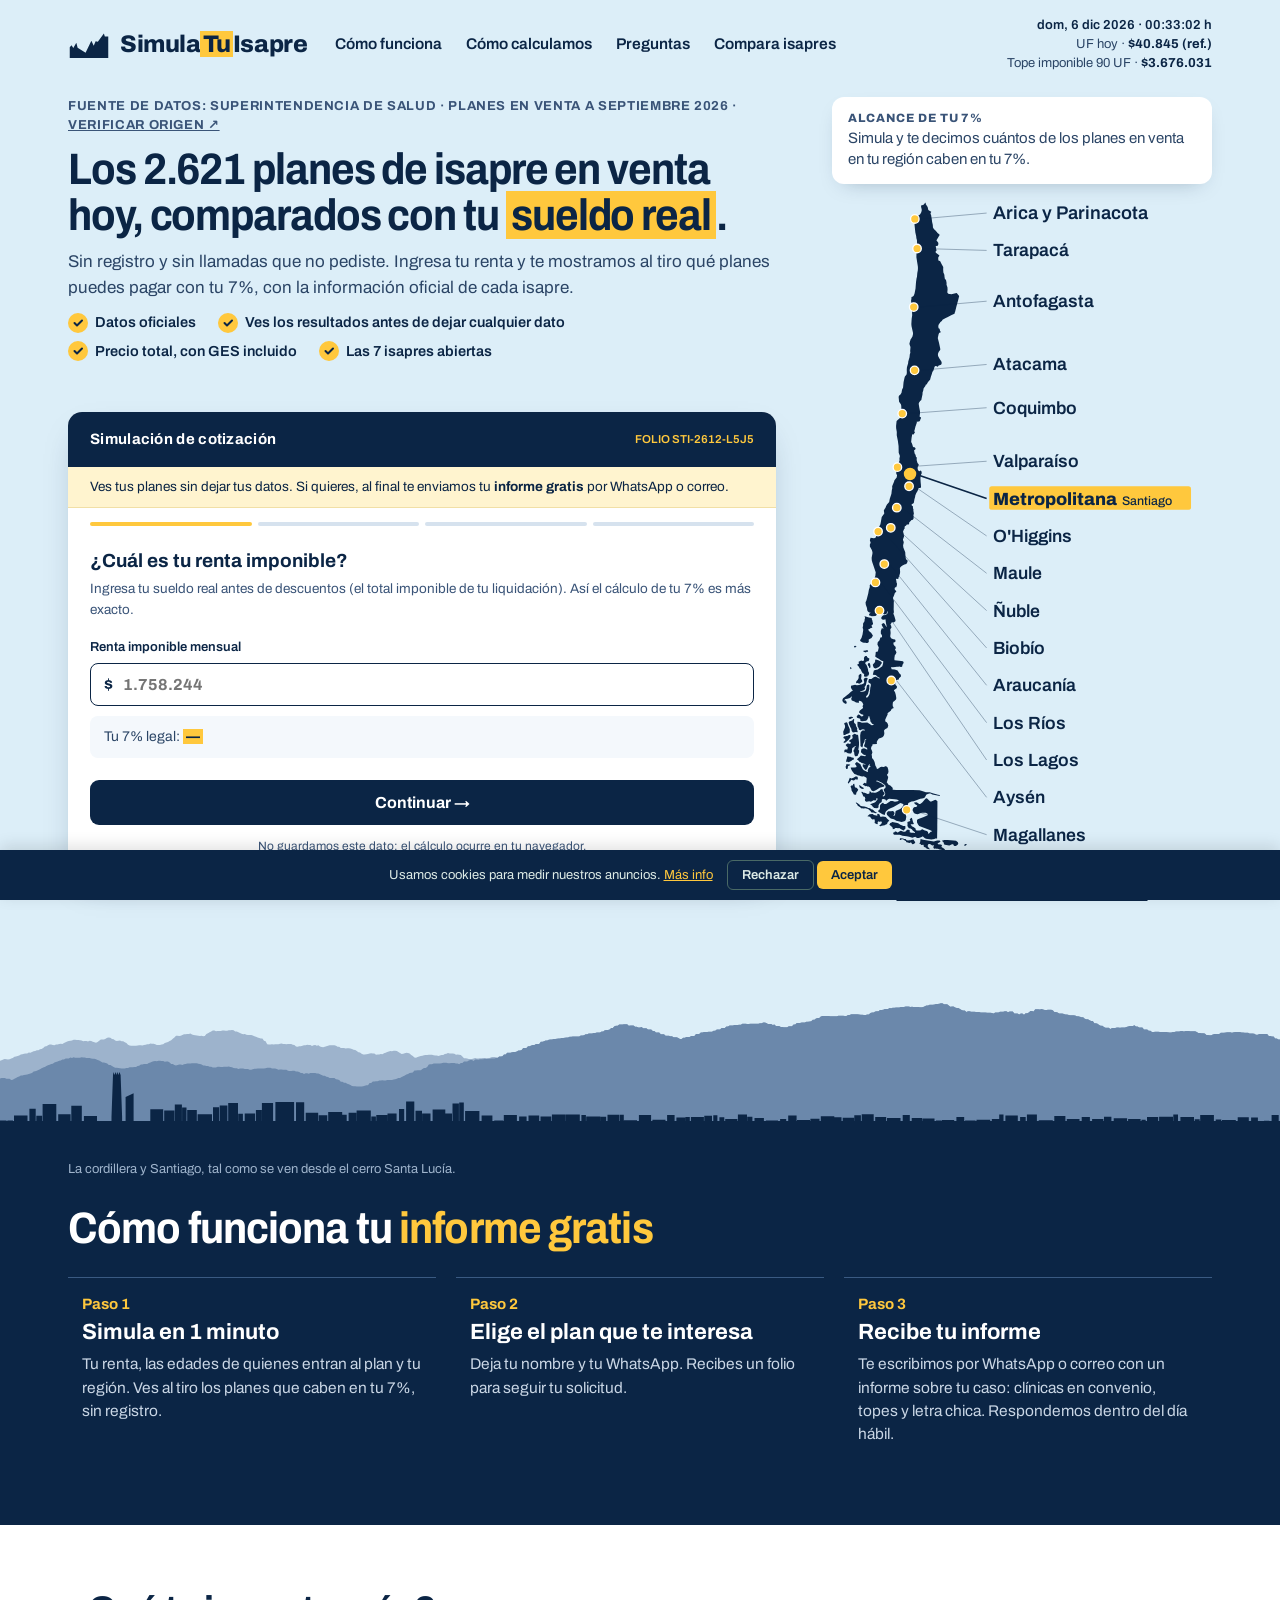
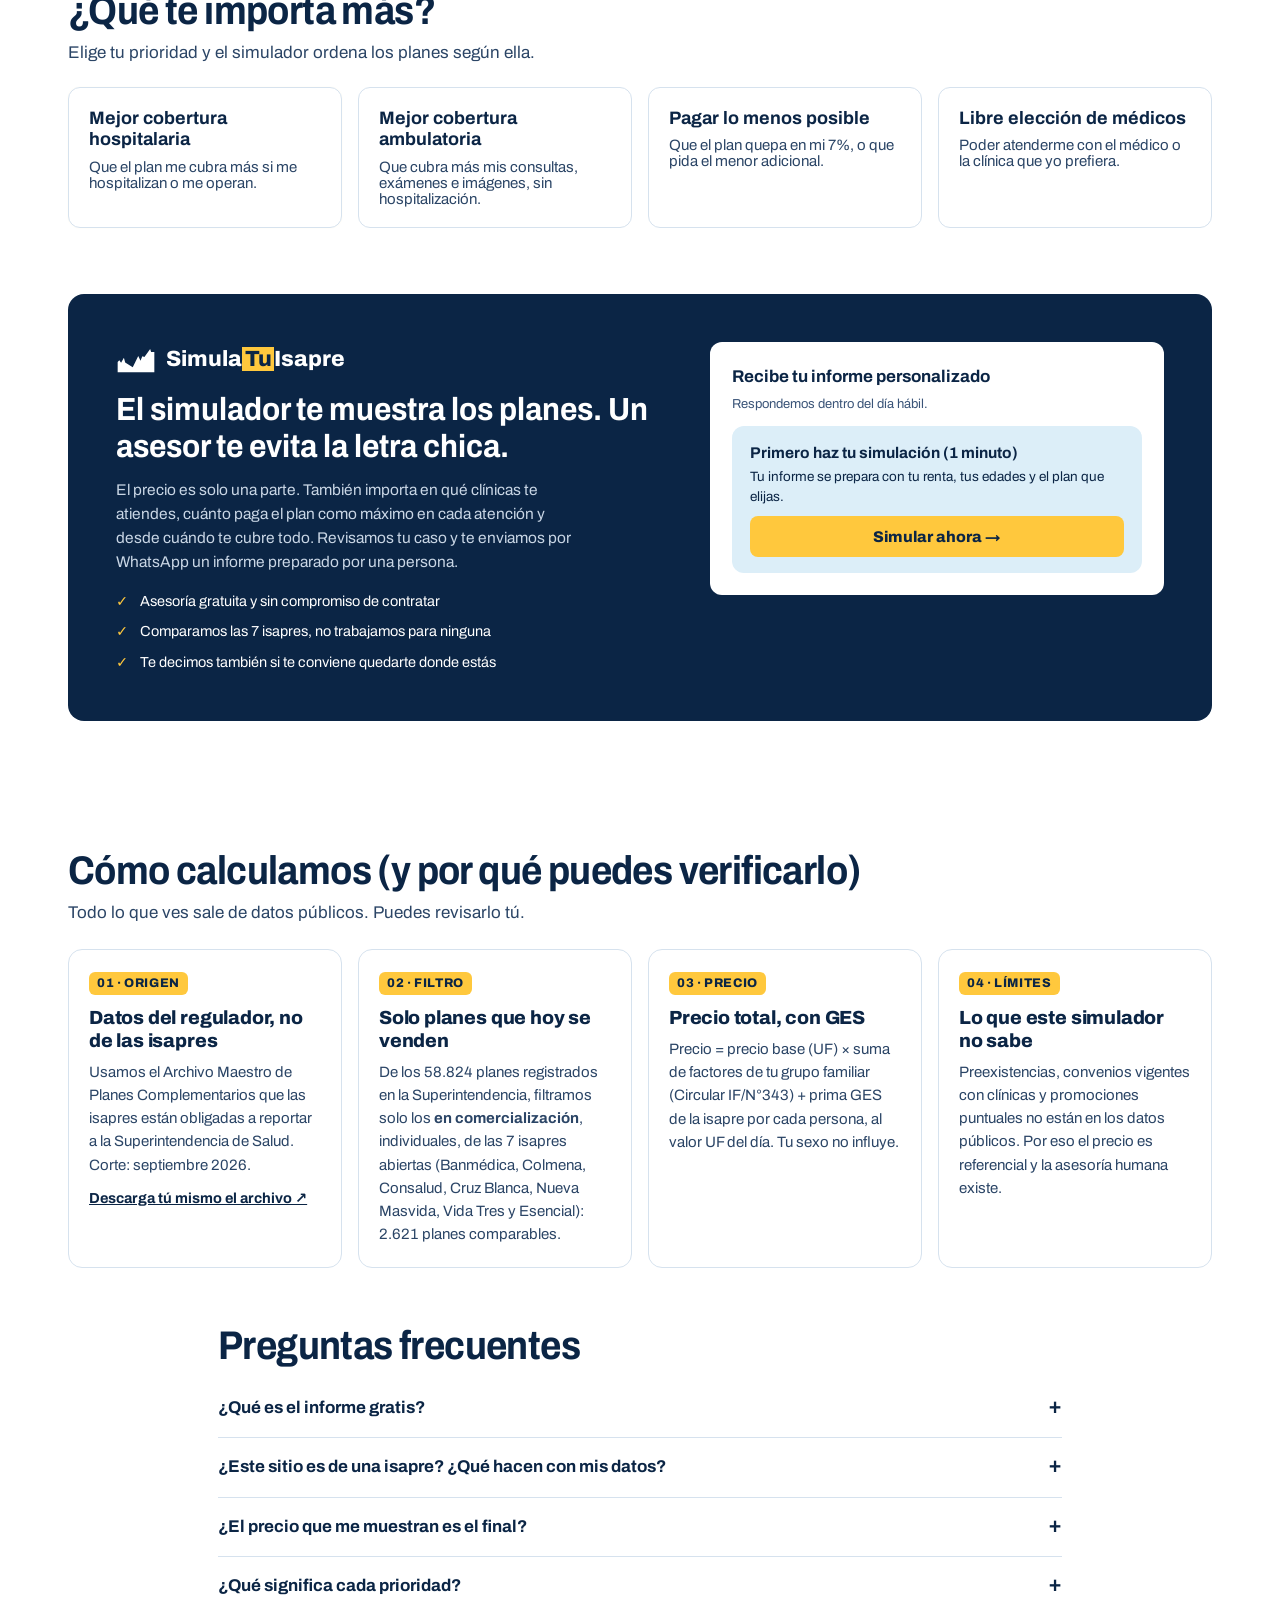
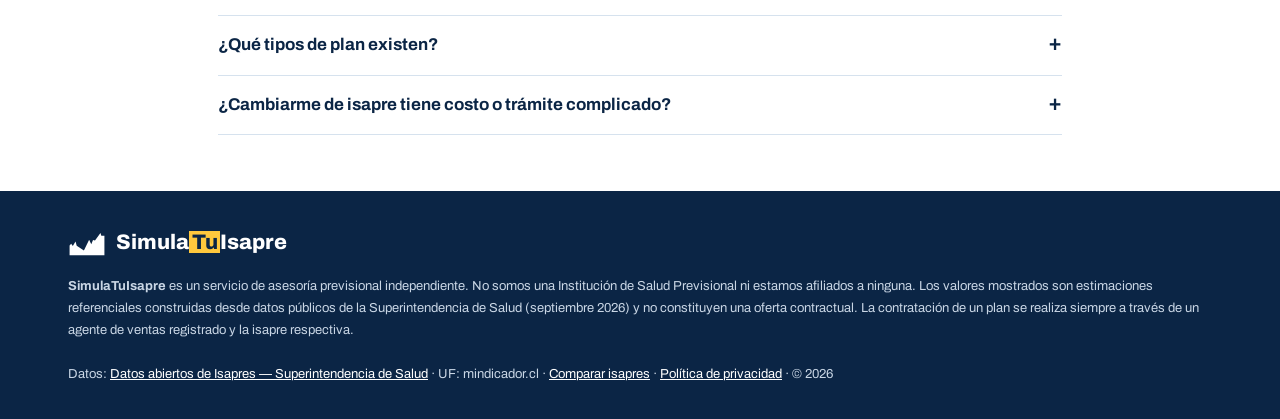
==== index.html @ 64c0d24d "Add files via upload" ====
<!DOCTYPE html>
<html lang="es-CL">
<head>
<meta charset="UTF-8">
<meta name="viewport" content="width=device-width, initial-scale=1.0">
<title>Simulador de isapre gratis: compara planes con tu 7%</title>
<meta name="description" content="Simula y cotiza tu plan de isapre gratis con tu sueldo real: compara las 7 isapres al tiro, sin registro. Si quieres, te enviamos un informe gratis.">
<meta name="robots" content="index, follow, max-image-preview:large">
<link rel="canonical" href="https://www.simulatuisapre.cl/">
<meta name="theme-color" content="#0B2545">
<link rel="icon" href="/favicon.ico?v=3" sizes="48x48">
<link rel="icon" type="image/svg+xml" href="/favicon.svg?v=3">
<link rel="icon" type="image/png" sizes="192x192" href="/icon-192.png?v=3">
<link rel="apple-touch-icon" href="/apple-touch-icon.png?v=3">
<link rel="manifest" href="/site.webmanifest">
<meta property="og:type" content="website">
<meta property="og:locale" content="es_CL">
<meta property="og:site_name" content="SimulaTuIsapre">
<meta property="og:url" content="https://www.simulatuisapre.cl/">
<meta property="og:title" content="Simula tu plan de isapre con tu sueldo real">
<meta property="og:description" content="Compara gratis los planes de las 7 isapres abiertas según tu sueldo y tu 7%. Datos oficiales de la Superintendencia de Salud, sin registro.">
<meta property="og:image" content="https://www.simulatuisapre.cl/compartir-simulatuisapre.png?v=5">
<meta property="og:image:secure_url" content="https://www.simulatuisapre.cl/compartir-simulatuisapre.png?v=5">
<meta property="og:image:type" content="image/png">
<meta property="og:image:width" content="1200">
<meta property="og:image:height" content="630">
<meta property="og:image:alt" content="SimulaTuIsapre: simula tu plan de isapre con tu sueldo real. Datos oficiales de la Superintendencia de Salud.">
<meta name="twitter:card" content="summary_large_image">
<meta name="twitter:title" content="Simula tu plan de isapre con tu sueldo real">
<meta name="twitter:description" content="Compara gratis los planes de las 7 isapres abiertas según tu sueldo y tu 7%. Datos oficiales de la Superintendencia de Salud, sin registro.">
<meta name="twitter:image" content="https://www.simulatuisapre.cl/compartir-simulatuisapre.png?v=5">
<meta name="twitter:image:alt" content="SimulaTuIsapre: simula tu plan de isapre con tu sueldo real. Datos oficiales de la Superintendencia de Salud.">
<script type="application/ld+json">{"@context": "https://schema.org", "@graph": [{"@type": "Organization", "@id": "https://www.simulatuisapre.cl/#org", "name": "SimulaTuIsapre", "url": "https://www.simulatuisapre.cl/", "logo": "https://www.simulatuisapre.cl/icon-512.png"}, {"@type": "WebSite", "@id": "https://www.simulatuisapre.cl/#web", "name": "SimulaTuIsapre", "url": "https://www.simulatuisapre.cl/", "inLanguage": "es-CL", "publisher": {"@id": "https://www.simulatuisapre.cl/#org"}}, {"@type": "WebApplication", "name": "Simulador de planes de isapre", "url": "https://www.simulatuisapre.cl/", "applicationCategory": "FinanceApplication", "operatingSystem": "Web", "inLanguage": "es-CL", "description": "Compara gratis los planes de las 7 isapres abiertas según tu sueldo y tu 7%. Datos oficiales de la Superintendencia de Salud. Resultados al tiro, sin registro.", "isAccessibleForFree": true, "offers": {"@type": "Offer", "price": "0", "priceCurrency": "CLP"}, "publisher": {"@id": "https://www.simulatuisapre.cl/#org"}}, {"@type": "FAQPage", "mainEntity": [{"@type": "Question", "name": "¿Qué es el informe gratis?", "acceptedAnswer": {"@type": "Answer", "text": "Es una revisión de tu caso que te enviamos por WhatsApp o correo, sin costo y sin compromiso de contratar: clínicas en convenio, topes y letra chica del plan que te interesó. Lo pides al final de la simulación. Si quieres ver antes una comparación general de las 7 isapres, entra a Compara isapres."}}, {"@type": "Question", "name": "¿Este sitio es de una isapre? ¿Qué hacen con mis datos?", "acceptedAnswer": {"@type": "Answer", "text": "No. Somos un comparador independiente. Ninguna isapre paga por aparecer mejor posicionada: el orden depende solo de tu presupuesto, tu región y la prioridad que elegiste. ¿Qué hacen con tus datos? Tu renta y edades se procesan en tu navegador y no se envían a ningún servidor. Solo si pides tu informe recibimos tus datos para prepararlo, y no los compartimos con nadie sin tu autorización."}}, {"@type": "Question", "name": "¿El precio que me muestran es el final?", "acceptedAnswer": {"@type": "Answer", "text": "Es una estimación seria pero referencial: precio base oficial × Tabla Única de Factores, más la prima GES que cada isapre cobra por persona, al valor UF del día. El valor definitivo siempre lo confirma la isapre al momento de contratar. ¿Qué es el GES? El GES (Garantías Explícitas en Salud) asegura atención para 90 problemas de salud definidos por ley, como cáncer, infartos o diabetes, con plazos máximos de atención y un copago acotado. Es obligatorio: todo afiliado a isapre lo paga por cada persona del plan, con un precio que fija cada isapre y que no depende de la edad. Por eso el simulador lo suma al precio de cada plan. Para usarlo, debes atenderte en la red GES que define tu isapre. ¿Puedes pagar más que tu 7%? Sí. El 7% de tu renta imponible es lo mínimo legal; puedes pactar un plan más caro pagando la diferencia como cotización adicional voluntaria. Te marcamos qué planes caben en tu 7% y cuáles requieren adicional."}}, {"@type": "Question", "name": "¿Qué significa cada prioridad?", "acceptedAnswer": {"@type": "Answer", "text": "Mejor cobertura hospitalaria. Te mostramos primero los planes con mayor porcentaje de cobertura hospitalaria: lo que el plan paga cuando te hospitalizan o te operan (días cama, pabellón y honorarios médicos). Es el porcentaje que la isapre informa a la Superintendencia de Salud. En los planes con prestador preferente, la cobertura cambia según la clínica: en tu informe te decimos cuánto cubre donde tú te atiendes. Mejor cobertura ambulatoria. Te mostramos primero los planes con mayor porcentaje de cobertura ambulatoria: lo que el plan paga por atenciones sin hospitalización, como consultas médicas, exámenes, imágenes y procedimientos. Igual que en la cobertura hospitalaria, en los planes con prestador preferente cambia según el lugar donde te atiendas. Pagar lo menos posible. Por ley, un plan nuevo no puede costar menos que tu 7%: si el plan cuesta menos, igual pagas tu 7% y la diferencia se usa para mejorar el plan. Por eso, si tu 7% alcanza, te mostramos los planes que caben en él con la mejor cobertura. Si no alcanza, te mostramos los planes que piden el menor monto adicional sobre tu 7%. Libre elección de médicos. Te mostramos primero los planes de libre elección, en los que puedes atenderte con el médico o la clínica que prefieras, con la cobertura y los topes del plan."}}, {"@type": "Question", "name": "¿Qué tipos de plan existen?", "acceptedAnswer": {"@type": "Answer", "text": "Hay tres. Libre elección: te atiendes donde quieras, con la cobertura y los topes del plan. Prestador preferente: cubre más en las clínicas en convenio y menos fuera de ellas. Cerrado: la cobertura se concentra en su red de clínicas y fuera de ella es muy baja. El simulador muestra los tres tipos y en cada plan indica cuál es. Las 7 isapres que comparamos son isapres abiertas, a las que cualquier persona puede afiliarse; las isapres cerradas son solo para trabajadores de ciertas empresas y no aparecen aquí."}}, {"@type": "Question", "name": "¿Cambiarme de isapre tiene costo o trámite complicado?", "acceptedAnswer": {"@type": "Answer", "text": "El traspaso no tiene costo y lo gestiona la nueva isapre. Ojo con las carencias y la declaración de salud: son justo el tipo de detalle que revisamos contigo en la asesoría gratuita."}}]}]}</script>
<link rel="preconnect" href="https://fonts.googleapis.com">
<link rel="preconnect" href="https://fonts.gstatic.com" crossorigin>
<link href="https://fonts.googleapis.com/css2?family=Archivo:wdth,wght@75..125,400..800&display=swap" rel="stylesheet">
<link rel="stylesheet" href="/simulador.css">
<style>
:root{
  --tinta:#0B2545; --papel:#F4F8FC; --linea:#D6E2EE; --verde:#0B2545; --verde-osc:#06172E;
  --sello:#6E4E00; --sello-bg:#FFF4CF; --gris:#3A5478; --ticket:#FFFFFF;
  --cielo:#DCEEF8; --sol:#FFC83D; --txt2:#2B4566;
  --mono:'Archivo',system-ui,sans-serif; --sans:'Archivo',system-ui,sans-serif; --disp:'Archivo',system-ui,sans-serif;
}
*{box-sizing:border-box;margin:0;padding:0}
html{scroll-behavior:smooth}
@media(prefers-reduced-motion:reduce){html{scroll-behavior:auto}*{transition:none!important}}
body{font-family:var(--sans);background:#fff;color:var(--tinta);line-height:1.55;font-size:16px;font-variant-numeric:tabular-nums}
a{color:var(--tinta)}
button{font-family:inherit;cursor:pointer}
:focus-visible{outline:3px solid var(--sol);outline-offset:2px;border-radius:4px}
mark{background:var(--sol);color:inherit;padding:0 .12em;box-decoration-break:clone;-webkit-box-decoration-break:clone}
.envoltura{max-width:1200px;margin:0 auto;padding:0 28px}
@media(max-width:600px){.envoltura{padding:0 18px}}

/* Cabecera */
.cielo{background:var(--cielo)}
header.top{display:flex;align-items:center;justify-content:space-between;gap:12px 28px;flex-wrap:wrap;padding-top:16px;padding-bottom:10px}
.logo{display:flex;align-items:center;gap:10px;text-decoration:none;color:var(--tinta);font-weight:800;font-size:24px;letter-spacing:-.02em}
.logo svg{width:42px;height:32px;flex:none}
.logo mark{padding:0 .1em}
nav.menu{display:flex;gap:24px;font-size:15.5px;font-weight:600}
nav.menu a{text-decoration:none}
nav.menu a:hover{text-decoration:underline;text-underline-offset:4px}
.uf-hoy{font-size:13px;color:var(--txt2);text-align:right;line-height:1.45}
.uf-hoy b{color:var(--tinta);font-weight:700}
@media(max-width:1100px){nav.menu{display:none}}
@media(max-width:520px){header.top{flex-wrap:nowrap;gap:8px}.logo{font-size:17px;gap:6px;flex:none}.logo svg{width:28px;height:21px}.uf-hoy{font-size:10.5px;white-space:nowrap;margin-left:auto;line-height:1.4}}

/* Portada de la página */
.hero{display:grid;grid-template-columns:minmax(0,1fr) 380px;grid-template-areas:"txt mapa" "sim mapa";gap:22px 56px;padding-top:14px;padding-bottom:10px;align-items:start}
.h-txt{grid-area:txt}.h-sim{grid-area:sim}.h-mapa{grid-area:mapa}
@media(max-width:900px){.hero{grid-template-columns:1fr;grid-template-areas:"txt" "sim" "mapa";gap:22px}}
.migas{font-size:13px;color:var(--gris);margin-bottom:10px}.migas a{color:var(--gris)}
.dato{font-size:13px;font-weight:700;letter-spacing:.05em;text-transform:uppercase;color:var(--gris);line-height:1.5}
.dato a{color:var(--gris)}
.hero h1{font-weight:700;font-stretch:90%;font-size:clamp(36px,5.2vw,60px);line-height:1.02;letter-spacing:-.025em;margin-top:10px}
.hero .sub{margin-top:14px;font-size:18px;color:var(--txt2);max-width:58ch}
.puntos{margin-top:14px;display:flex;flex-wrap:wrap;gap:6px 22px;font-size:14.5px;font-weight:600}
.puntos li{list-style:none;display:flex;gap:7px;align-items:center}
.puntos li::before{content:"";width:20px;height:20px;flex:none;border-radius:50%;background:var(--sol) no-repeat center/12px url("data:image/svg+xml,%3Csvg xmlns='http://www.w3.org/2000/svg' viewBox='0 0 24 24' fill='none' stroke='%230B2545' stroke-width='4' stroke-linecap='round' stroke-linejoin='round'%3E%3Cpath d='M5 12l5 5L20 7'/%3E%3C/svg%3E")}

/* Mapa */
.h-mapa{display:flex;flex-direction:column;gap:14px}
.mapa{display:block;width:100%;height:auto}
.mapa text{font-size:27px;font-weight:600;fill:var(--tinta)}
.mapa .ld{fill:none;stroke:var(--tinta);stroke-width:1.5;stroke-opacity:.35}
.mapa .dt{fill:var(--sol);stroke:#fff;stroke-width:2}
.mapa .mk{fill:var(--sol);opacity:0}
.mreg{cursor:pointer}
.mreg.on text{font-weight:800}
.mreg.on .mk{opacity:1}
.mreg.on .ld{stroke-opacity:1;stroke-width:2.5}
.mreg.on .dt{r:11;stroke:var(--tinta);stroke-width:3}
.mreg:focus{outline:none}.mreg:focus-visible .mk{opacity:1;fill:none;stroke:var(--tinta);stroke-width:3}
.mapa-pie{font:inherit;font-size:14px;font-weight:700;color:var(--tinta);text-align:center;background:none;border:0;cursor:pointer;display:block;margin:0 auto;padding:8px 14px;border-radius:999px;text-decoration:underline;text-underline-offset:4px;transition:background .15s ease,box-shadow .15s ease}
.mapa-pie:hover,.mapa-pie:focus-visible{background:var(--sol);box-shadow:0 0 0 4px rgba(255,200,61,.45);text-decoration:none}
@media(max-width:900px){.h-mapa{max-width:440px;width:100%;margin:6px auto 0}}

/* Alcance de tu 7% */
.alcance{width:100%;text-align:left;background:#fff;border:0;border-radius:12px;padding:14px 16px;display:flex;flex-direction:column;gap:3px;box-shadow:0 8px 22px -12px rgba(11,37,69,.35);color:var(--tinta);transition:transform .15s ease}
.alcance:hover{transform:translateY(-2px)}
.alcance small{font-size:12px;font-weight:800;letter-spacing:.08em;text-transform:uppercase;color:var(--gris)}
.alcance span{font-size:15px;line-height:1.4;color:var(--txt2)}
.alcance strong{color:var(--tinta)}
.alcance .grande{display:block;margin:2px 0 2px;font-size:30px;font-weight:800;line-height:1.1;color:var(--tinta)}
.alcance .grande mark{padding:0 .15em}

/* Simulador (archivo compartido): solo se le cambia la apariencia en esta página */
.ficha{border:0;box-shadow:0 14px 34px -16px rgba(11,37,69,.4);transition:transform .2s ease, box-shadow .2s ease}
.ficha:hover,.ficha:focus-within,.ficha.atencion{transform:translateY(-3px);box-shadow:0 0 0 3px var(--sol),0 20px 44px -18px rgba(11,37,69,.45)}
.ficha-head{background:var(--tinta)}
.ficha-head .folio{color:var(--sol);font-weight:600}
.aviso-informe{background:var(--sello-bg)!important;border-bottom-color:#F1DFA6!important}
.paso-dot.on{background:var(--sol)}
.ficha-body h2{font-size:19px}
input[type=text],input[type=tel],input[type=email],select{border-color:#B9CCE0}
input:focus,select:focus{border-color:var(--tinta);box-shadow:0 0 0 3px rgba(255,200,61,.6)}
.monto-input .peso{color:var(--tinta);font-weight:700}
.monto-input input{font-weight:700}
.calc-7{background:var(--papel);border:0;color:var(--txt2);font-size:14px}
.calc-7 b{color:var(--tinta);background:var(--sol);padding:0 .2em;font-weight:800}
.chip{border-color:#B9CCE0}
.guia-sim{display:none;margin:12px 22px 0;background:var(--sol);color:var(--tinta);font-weight:700;font-size:14.5px;border-radius:999px;padding:7px 14px}
.guia-sim.ver{display:block}
@keyframes latido{0%{box-shadow:0 0 0 16px rgba(255,200,61,0)}65%{box-shadow:0 0 0 2px rgba(255,200,61,.95)}100%{box-shadow:0 0 0 0 rgba(255,200,61,0)}}
.ficha .paso:not(.oculto) .btn-verde{animation:latido 1.8s ease-in-out infinite}
@media(hover:hover){.ficha .paso:not(.oculto) .btn-verde:hover{animation:none;box-shadow:0 0 0 4px var(--sol)}}

/* Todo lo que se puede tocar reacciona al pasar el mouse */
input[type=text],input[type=tel],input[type=email],select{transition:border-color .15s ease, box-shadow .15s ease, background .15s ease}
input[type=text]:hover,input[type=tel]:hover,input[type=email]:hover,select:hover{border-color:var(--tinta);background:#FFFBEA;box-shadow:0 0 0 3px rgba(255,200,61,.55)}
.chip{transition:background .15s ease, border-color .15s ease, transform .15s ease, box-shadow .15s ease}
.chip:hover{border-color:var(--tinta);background:#FFF4CF;transform:translateY(-2px);box-shadow:0 0 0 3px rgba(255,200,61,.55)}
.chip.on:hover{background:var(--tinta);color:#fff}
.btn{transition:transform .15s ease, box-shadow .15s ease, background .15s ease}
.btn:hover{transform:translateY(-2px)}
.btn-fantasma:hover{border-color:var(--tinta);color:var(--tinta);background:#FFF4CF}
.carga-row button:hover{background:#FDECEA;border-radius:6px}

/* Resultados */
#resultados{max-width:1200px;padding:8px 28px 40px}
.res-head h2{font-weight:700;font-stretch:90%}
.ticket{border-color:#C9D9EA}
.ticket{transition:transform .2s ease, box-shadow .2s ease}
.ticket:hover{transform:translateY(-4px);box-shadow:0 18px 40px -18px rgba(11,37,69,.45)}
.ticket.destacado{border:2px solid var(--tinta);box-shadow:0 0 0 4px var(--sol),0 18px 40px -16px rgba(11,37,69,.5)}
@keyframes realce{0%,100%{box-shadow:0 0 0 4px var(--sol),0 18px 40px -16px rgba(11,37,69,.5)}50%{box-shadow:0 0 0 11px rgba(255,200,61,.55),0 18px 40px -16px rgba(11,37,69,.5)}}
.ticket.destacado{animation:realce 1.6s ease-in-out 3}
.ticket.destacado .badge-top{font-size:12.5px;padding:5px 14px;box-shadow:0 2px 0 var(--tinta)}
.tk-cta .btn:hover{box-shadow:0 0 0 4px var(--sol)}
.ticket.destacado .tk-cta .btn{animation:latido 1.8s ease-in-out infinite}
.lead-form .btn-verde{animation:latido 1.8s ease-in-out infinite}
@media(hover:hover){.lead-form .btn-verde:hover,.sin-sim .btn-sim:hover{animation:none;box-shadow:0 0 0 4px var(--sol);transform:translateY(-2px)}}
.sin-sim .btn-sim{transition:transform .15s ease, box-shadow .15s ease}
.asesoria .marca-informe{display:flex;align-items:center;gap:10px;font-size:22px;font-weight:800;color:#fff;margin-bottom:16px}
.asesoria .marca-informe svg{width:40px;height:30px;flex:none}
.asesoria .marca-informe mark{color:var(--tinta)}
.ticket .badge-top{background:var(--sol);color:var(--tinta)}
.tag-7.dentro{background:var(--cielo);color:var(--tinta)}
.tk-precio .clp{font-weight:800}
.cordillera{display:block;width:100%;height:200px;margin-top:26px}
@media(max-width:600px){.cordillera{height:130px}}

/* Cómo funciona */
.azul{background:var(--tinta);color:#fff}
.azul .envoltura{padding-top:12px;padding-bottom:64px}
.foto-pie{font-size:13px;color:#9FB4CC}
.azul h2{font-weight:700;font-stretch:90%;font-size:clamp(30px,4vw,44px);line-height:1.05;letter-spacing:-.02em;margin-top:26px}
.azul h2 span{color:var(--sol)}
.como{display:grid;grid-template-columns:repeat(3,minmax(0,1fr));gap:20px;margin-top:26px}
@media(max-width:820px){.como{grid-template-columns:1fr;gap:6px}}
.como button{background:transparent;border:0;border-top:1px solid #3A5A82;color:#fff;text-align:left;padding:18px 14px 16px;border-radius:0 0 10px 10px;display:flex;flex-direction:column;gap:8px;transition:background .15s ease, transform .15s ease}
.como button:hover{background:rgba(255,255,255,.07);transform:translateY(-3px)}
.como button:hover b{text-decoration:underline;text-underline-offset:4px}
.como i{font-style:normal;font-size:15px;font-weight:700;color:var(--sol)}
.como b{font-size:22px}
.como p{font-size:15.5px;line-height:1.5;color:#C9D6E5}

/* Bloques */
.bloque{padding-top:64px;padding-bottom:10px}
.bloque h2,.faq h2,.mas h2{font-weight:700;font-stretch:90%;font-size:clamp(28px,3.4vw,40px);line-height:1.08;letter-spacing:-.015em}
.bloque .intro{color:var(--txt2);font-size:17px;margin-top:8px;margin-bottom:20px}
.prios{display:grid;grid-template-columns:repeat(4,minmax(0,1fr));gap:16px}
@media(max-width:980px){.prios{grid-template-columns:repeat(2,minmax(0,1fr))}}
@media(max-width:520px){.prios{grid-template-columns:1fr}}
.pr{background:#fff;border:1px solid var(--linea);border-radius:12px;padding:20px;text-align:left;color:var(--tinta);font-size:15px;display:flex;flex-direction:column;gap:8px;transition:border-color .15s, transform .15s}
.pr{cursor:pointer}
.pr:hover{border-color:var(--tinta);transform:translateY(-3px);box-shadow:0 0 0 3px rgba(255,200,61,.6),0 12px 26px -14px rgba(11,37,69,.4)}
.pr[aria-pressed="true"]{background:var(--tinta);border-color:var(--tinta);color:#fff}
.pr[aria-pressed="true"] span{color:#C9D6E5}
.pr b{font-size:18px;line-height:1.2}
.pr span{font-size:15px;color:var(--txt2)}
.asesoria{max-width:1200px;padding:0 28px;margin:56px auto 64px}
.asesoria-card{background:var(--tinta);color:#fff;align-items:start}
.asesoria h2{font-weight:700;font-stretch:92%}
.asesoria p{color:#C9D6E5}
.asesoria li::before{color:var(--sol)}
.sin-sim{background:var(--cielo);border:0;border-radius:12px;padding:16px 18px;color:var(--tinta)}
.sin-sim b{font-size:15.5px}
.sin-sim .btn-sim{background:var(--sol);color:var(--tinta);font-weight:800;animation:latido 1.8s ease-in-out infinite;font-size:15.5px;padding:12px 14px}
.sin-sim .btn-sim:hover{background:var(--sol)}
.folio-box{border-color:var(--tinta)}
.btn-link{color:var(--tinta)}
.faq{max-width:900px;margin:0 auto 56px;padding:0 28px}
.faq h2{margin-bottom:12px}
details{border-bottom:1px solid var(--linea);padding:16px 0}
summary{font-weight:700;font-size:17px;cursor:pointer;list-style:none;display:flex;justify-content:space-between;gap:12px}
summary::-webkit-details-marker{display:none}
summary::after{content:"+";color:var(--tinta);font-size:22px;line-height:1}
details[open] summary::after{content:"–"}
details p{margin-top:10px;font-size:15.5px;color:var(--txt2);max-width:70ch}
.mas{max-width:1200px;margin:0 auto 72px;padding:0 28px}
.mas details{background:#fff;border:1px solid var(--linea);border-radius:12px;padding:16px 20px;margin-top:12px}
.mas details[open] summary{margin-bottom:12px}
.mas details p{max-width:none}
.tabla-wrap{overflow-x:auto;border:1px solid var(--linea);border-radius:10px}
.tabla-wrap table{border-collapse:collapse;width:100%;min-width:760px;font-size:15px}
.tabla-wrap th,.tabla-wrap td{padding:12px 13px;text-align:left;border-bottom:1px solid var(--linea);vertical-align:top}
.tabla-wrap thead th{font-size:12px;font-weight:700;letter-spacing:.05em;text-transform:uppercase;color:var(--gris);background:var(--papel)}
.tabla-wrap tbody th{font-weight:700;position:sticky;left:0;background:#fff;z-index:1}
.tabla-wrap thead th:first-child{position:sticky;left:0;z-index:2}
.tabla-wrap tbody tr:last-child th,.tabla-wrap tbody tr:last-child td{border-bottom:0}
.tabla-wrap td.num{white-space:nowrap;font-weight:600}
.tabla-wrap td[data-k=tipos]{font-size:13.5px;color:var(--txt2)}
.t-clp{display:block;font-size:12px;color:var(--gris);font-weight:500}
.nota{font-size:14px;color:var(--gris);margin-top:12px}
.aviso-7{background:var(--sello-bg);color:var(--tinta);border-radius:10px;padding:12px 14px;font-size:14.5px;margin-top:14px}
.verifica{margin-top:18px;padding-top:16px;border-top:1px dashed var(--linea)}
.verifica-btns{margin:12px 0 4px;display:flex;flex-wrap:wrap;gap:10px;align-items:center}
.btn-csv{background:var(--tinta);color:#fff;border:0;border-radius:9px;padding:11px 16px;font-weight:700;font-size:15px}
.btn-fuente{font-weight:700;font-size:15px;text-decoration:none;border:2px solid var(--tinta);border-radius:9px;padding:9px 14px}
.criterios{display:grid;grid-template-columns:repeat(auto-fit,minmax(220px,1fr));gap:12px}
.criterios div{background:var(--papel);border-radius:10px;padding:14px}
.criterios b{display:block;margin-bottom:4px;font-size:15.5px}
.criterios p{font-size:14.5px;color:var(--txt2);margin:0}
footer{background:var(--tinta);color:#C9D6E5;font-size:13px;padding:34px 0;line-height:1.7}
footer .inner{max-width:1200px;margin:0 auto;padding:0 28px}
footer .marca{display:flex;align-items:center;gap:10px;font-size:21px;font-weight:800;color:#fff;margin-bottom:14px}
footer .marca svg{width:38px;height:29px}
footer .marca mark{color:var(--tinta)}
footer a{color:#fff}
.cookies .ck-si{background:var(--sol);color:var(--tinta)}
.cookies a{color:var(--sol)}

header.top{flex-wrap:nowrap}
.uf-hoy{margin-left:auto;flex:none}
.logo{flex:none}
@media(max-width:345px){.logo{font-size:15px;gap:5px}.logo svg{width:24px;height:18px}.uf-hoy{font-size:9.5px}}

/* Llamados a empezar */
.ficha.espera-renta .paso[data-paso="1"] .btn-verde{animation:none}
.ficha input.llamar{animation:latido 1.8s ease-in-out infinite;border-color:var(--tinta)}
.mreg text{transform-box:fill-box;transform-origin:left center}
.mapa-pie{animation:latido 1.8s ease-in-out infinite}
@media(hover:hover){.mapa-pie:hover{animation:none}}
.pr:active{border-color:var(--tinta);box-shadow:0 0 0 3px rgba(255,200,61,.6),0 12px 26px -14px rgba(11,37,69,.4)}

/* Propio de la portada */
h1 em{font-style:normal}
.hero h1{font-size:clamp(30px,3.5vw,44px);line-height:1.06}
.hero .sub{margin-top:10px;font-size:17px;max-width:none}
.puntos{margin-top:10px}
.hero{gap:18px 56px}
.aviso-hero{margin-top:14px;font-size:15.5px;color:var(--txt2);max-width:58ch}
.metodo{max-width:1200px;margin:0 auto;padding:64px 28px 56px}
.metodo h2{font-weight:700;font-stretch:90%;font-size:clamp(28px,3.4vw,40px);line-height:1.08;letter-spacing:-.015em}
.metodo .intro{color:var(--txt2);font-size:17px;margin-top:8px}
.metodo-grid{display:grid;grid-template-columns:repeat(4,minmax(0,1fr));gap:16px;margin-top:22px}
.m-card{background:#fff;border:1px solid var(--linea);border-radius:14px;padding:20px}
.m-card .num{display:inline-block;font-size:12.5px;font-weight:800;letter-spacing:.05em;text-transform:uppercase;background:var(--sol);border-radius:6px;padding:2px 8px}
.m-card h3{font-size:19px;font-weight:800;line-height:1.2;letter-spacing:-.01em;margin:12px 0 8px}
.m-card p{font-size:15px;color:var(--txt2)}
.m-card a{display:inline-block;margin-top:10px;font-size:14.5px;font-weight:700}
@media(max-width:1000px){.metodo-grid{grid-template-columns:repeat(2,minmax(0,1fr))}}
@media(max-width:600px){.metodo{padding:48px 18px 40px}.metodo-grid{grid-template-columns:1fr}}
</style>
</head>
<body>

<div class="cielo">
<header class="top envoltura">
  <a class="logo" href="/" aria-label="SimulaTuIsapre, inicio"><svg aria-hidden="true" focusable="false" viewBox="0 0 48 36"><path d="M2.0 21.7 L4.0 19.5 L6.1 22.5 L9.5 16.6 L11.0 22.2 L20.1 28.0 L26.7 14.4 L29.4 20.1 L31.6 14.8 L34.1 15.5 L41.0 6.0 L42.1 9.5 L46.0 9.5 L46 34 L2 34 Z" fill="#0B2545"/></svg><span>Simula<mark>Tu</mark>Isapre</span></a>
  <nav class="menu" aria-label="Principal">
    <a href="#como">Cómo funciona</a>
    <a href="#metodologia">Cómo calculamos</a>
    <a href="#preguntas">Preguntas</a>
    <a href="/comparar-isapres/">Compara isapres</a>
  </nav>
  <div class="uf-hoy"><span id="fechaHoy" style="display:block;color:var(--tinta);font-weight:600"></span><span id="ufLabel">UF hoy</span> · <b id="ufValor">cargando…</b><span id="topeHoy" style="display:block">Tope imponible 90 UF</span></div>
</header>

<section class="hero envoltura">
  <div class="h-txt">
    <p class="dato">Fuente de datos: Superintendencia de Salud · planes en venta a <b class="periodo-dyn">septiembre 2026</b> · <a href="https://www.superdesalud.gob.cl/tax-biblioteca-digital/datos-abiertos-de-isapres-6988/" target="_blank" rel="noopener">verificar origen ↗</a></p>
    <h1>Los <em id="nPlanes">2.621</em> planes de isapre en venta hoy, comparados con tu <mark>sueldo real</mark>.</h1>
    <p class="sub">Sin registro y sin llamadas que no pediste. Ingresa tu renta y te mostramos al tiro qué planes puedes pagar con tu 7%, con la información oficial de cada isapre.</p>
    <ul class="puntos">
      <li>Datos oficiales</li>
      <li>Ves los resultados antes de dejar cualquier dato</li>
      <li>Precio total, con GES incluido</li>
      <li>Las 7 isapres abiertas</li>
    </ul>
  </div>
  <div class="h-sim">
    <!-- Simulador: lo dibuja /simulador.js (el mismo archivo para todo el sitio) -->
    <div data-sti="ficha"></div>
  </div>
  <aside class="h-mapa" aria-label="Tu región">
    <button type="button" class="alcance" id="alcance" data-ir="simular">
      <small>Alcance de tu 7%</small>
      <span id="alcanceTxt">Simula y te decimos cuántos de los planes en venta en tu región caben en tu 7%.</span>
    </button>
    <svg class="mapa" viewBox="-10 0 580 1010" role="group" aria-label="Mapa de Chile: elige tu región"><path d="M114.3 28.6 L115.1 28.3 L117.0 28.1 L119.1 28.1 L121.6 27.0 L124.3 25.0 L126.1 22.0 L126.9 19.3 L126.9 17.0 L126.1 14.0 L125.9 11.9 L126.8 10.9 L129.3 10.5 L131.3 8.5 L132.9 6.8 L133.2 9.7 L136.0 13.7 L136.9 18.1 L137.5 18.7 L141.4 20.9 L141.5 21.4 L140.9 22.3 L140.3 23.3 L140.7 24.9 L141.4 26.9 L141.7 28.9 L142.1 30.9 L142.5 33.9 L142.8 36.7 L143.8 40.7 L144.0 43.3 L144.0 44.8 L144.7 46.3 L146.2 48.0 L148.3 49.8 L149.9 51.9 L151.1 53.3 L152.6 54.5 L153.7 55.5 L154.2 56.3 L154.3 56.9 L153.8 57.4 L152.0 60.2 L149.5 64.3 L149.5 64.9 L152.0 67.9 L152.3 69.1 L152.3 70.7 L151.5 72.8 L148.9 73.4 L148.3 74.0 L148.3 74.6 L148.9 75.5 L148.8 77.5 L149.7 79.7 L149.2 80.4 L148.3 81.4 L148.2 82.4 L148.5 83.5 L149.6 84.4 L153.6 87.5 L153.9 87.9 L153.8 88.3 L152.3 90.3 L152.1 91.6 L152.2 93.7 L152.4 95.1 L152.9 95.6 L154.9 96.3 L157.4 101.0 L159.8 105.4 L159.7 109.2 L160.0 113.7 L161.5 117.2 L161.7 120.0 L162.2 123.2 L164.0 125.1 L164.8 128.9 L164.9 130.9 L164.8 132.3 L166.2 136.4 L166.4 140.0 L166.1 142.6 L166.1 144.0 L166.3 145.0 L167.5 145.9 L168.0 146.5 L169.8 146.7 L172.4 146.8 L176.9 145.8 L180.3 145.0 L184.1 149.6 L182.5 156.0 L179.8 166.1 L177.8 173.9 L177.4 174.9 L177.0 176.5 L172.6 178.7 L166.1 181.9 L162.8 183.6 L158.7 185.8 L157.7 187.6 L156.5 188.5 L155.2 189.8 L154.6 191.1 L153.4 192.0 L152.3 195.0 L152.3 197.4 L153.0 199.0 L154.3 199.7 L154.6 201.6 L155.0 202.9 L155.9 204.0 L155.7 204.8 L155.0 205.5 L153.6 205.8 L152.7 207.8 L151.7 212.5 L151.5 214.2 L152.7 218.5 L153.3 220.9 L155.1 229.3 L155.3 231.6 L153.0 234.8 L152.0 236.8 L151.7 238.5 L151.7 239.8 L151.9 241.1 L153.9 245.0 L156.2 248.6 L157.3 250.4 L157.3 252.9 L156.7 254.3 L155.5 254.9 L152.8 255.8 L151.7 257.2 L150.4 257.5 L149.3 256.3 L148.0 256.6 L146.5 257.6 L145.9 260.0 L144.5 264.1 L143.3 265.3 L142.5 268.4 L140.9 272.9 L140.1 275.7 L139.7 277.6 L138.2 278.9 L136.3 281.4 L134.9 283.9 L134.4 284.6 L133.3 284.8 L132.5 287.0 L129.9 290.4 L129.2 294.2 L128.3 296.3 L128.1 300.0 L126.6 306.8 L126.4 308.3 L124.9 309.5 L122.9 312.1 L122.3 314.0 L123.2 319.8 L124.3 325.6 L124.4 328.3 L123.9 332.0 L123.7 333.6 L124.4 334.3 L125.6 334.7 L126.0 336.2 L125.1 337.1 L124.7 338.9 L123.7 340.9 L120.7 341.7 L119.7 341.0 L119.4 341.6 L119.5 343.0 L118.9 344.7 L117.3 349.2 L116.3 353.3 L115.7 355.1 L115.9 356.6 L116.4 357.4 L116.5 358.2 L115.6 359.2 L114.9 360.7 L114.0 361.0 L113.1 360.5 L112.2 361.5 L112.0 363.4 L111.5 365.9 L111.2 368.7 L110.8 372.4 L112.1 374.9 L113.6 379.5 L114.8 380.6 L116.1 380.5 L117.1 381.4 L117.6 382.5 L116.9 384.4 L115.5 384.7 L115.4 385.8 L115.8 388.2 L116.3 390.5 L117.5 391.7 L118.1 394.8 L119.4 395.9 L119.2 399.9 L120.5 404.6 L121.8 406.0 L122.4 406.6 L122.0 408.7 L120.9 410.3 L120.7 412.9 L121.1 414.8 L122.4 416.7 L123.5 416.9 L125.0 416.1 L126.5 417.0 L126.8 418.5 L127.0 420.0 L126.1 421.8 L125.2 425.2 L125.0 428.6 L125.3 433.8 L125.7 437.8 L125.8 440.3 L125.9 441.4 L125.3 442.2 L123.9 442.6 L122.8 442.8 L121.8 443.4 L121.5 444.7 L120.8 446.8 L119.9 448.4 L118.5 450.7 L117.6 453.1 L116.9 454.7 L117.0 455.7 L116.4 457.8 L115.9 459.6 L114.8 465.4 L113.3 466.6 L112.1 467.2 L111.5 468.0 L111.9 469.6 L113.2 470.1 L113.6 471.4 L113.5 473.4 L114.3 475.2 L114.2 477.4 L115.0 481.7 L114.3 484.4 L114.6 486.8 L114.5 489.2 L113.5 491.1 L111.3 491.4 L110.1 493.1 L108.0 495.0 L107.8 496.5 L107.5 497.8 L106.6 498.3 L105.4 498.3 L104.3 498.5 L102.8 500.3 L101.2 501.2 L100.8 502.6 L101.0 504.3 L100.1 505.4 L99.1 507.4 L98.4 509.5 L99.1 511.5 L99.8 515.1 L99.9 516.6 L99.0 519.5 L98.2 521.4 L99.0 523.8 L99.6 525.2 L99.0 528.1 L98.5 530.0 L98.9 533.4 L100.4 537.3 L101.8 540.7 L102.0 544.6 L102.3 547.8 L103.0 551.2 L104.4 552.5 L105.5 553.7 L105.2 555.3 L104.5 557.3 L103.3 558.8 L100.6 559.3 L98.3 560.6 L96.5 561.6 L95.1 562.7 L94.1 563.9 L93.6 565.2 L94.0 571.0 L93.7 573.1 L92.8 576.1 L91.9 578.5 L91.6 579.2 L91.5 580.3 L91.3 581.3 L90.3 581.5 L88.9 581.1 L88.2 581.3 L87.6 582.1 L88.1 584.0 L88.6 587.3 L89.3 588.7 L89.1 589.8 L88.8 592.1 L87.9 594.1 L86.7 594.1 L85.9 594.8 L85.6 596.2 L85.9 598.0 L87.5 599.4 L88.1 600.3 L87.8 601.5 L86.6 602.0 L85.9 603.0 L85.2 605.2 L84.2 607.7 L83.2 609.6 L83.1 612.1 L84.5 614.8 L84.3 617.5 L84.2 625.2 L84.1 627.8 L84.5 632.2 L84.0 633.4 L83.7 634.5 L85.0 637.7 L86.6 642.8 L87.0 644.8 L86.8 646.2 L84.7 647.4 L83.0 647.9 L82.0 647.1 L81.3 647.4 L80.5 648.9 L79.6 650.1 L79.3 651.4 L80.3 652.9 L80.8 655.9 L79.7 657.2 L78.9 658.6 L79.2 660.5 L79.5 663.8 L78.9 669.3 L79.8 671.3 L80.7 672.3 L83.9 673.4 L86.3 673.9 L87.0 675.8 L86.7 677.3 L85.5 678.0 L83.8 678.6 L83.8 681.0 L85.3 683.3 L87.0 684.9 L87.3 686.4 L87.2 687.9 L86.1 689.2 L87.7 691.9 L88.4 693.8 L87.7 695.2 L86.6 697.3 L85.7 698.4 L85.7 699.5 L85.3 701.9 L85.2 704.2 L85.5 705.6 L95.7 706.6 L98.0 707.1 L99.3 708.4 L99.1 710.2 L97.8 712.0 L97.0 715.4 L95.0 716.0 L93.0 715.1 L90.9 715.4 L89.0 715.6 L86.3 715.7 L82.7 716.2 L80.5 715.7 L80.4 716.9 L81.0 719.1 L85.7 719.8 L90.1 721.1 L91.5 723.4 L93.3 726.0 L95.1 727.6 L95.2 730.2 L92.3 733.0 L91.9 734.9 L88.1 735.5 L87.1 736.7 L86.5 740.4 L87.0 743.4 L88.4 744.4 L89.4 746.4 L88.3 748.7 L85.8 750.3 L84.4 751.8 L85.3 753.0 L86.4 754.9 L86.7 755.9 L87.4 758.7 L88.1 762.6 L88.0 764.5 L87.3 766.0 L84.8 768.2 L83.1 769.2 L82.7 772.0 L82.6 774.0 L82.8 775.9 L83.9 777.4 L83.8 778.8 L82.3 779.2 L81.0 779.9 L79.7 782.5 L76.1 785.2 L74.8 786.4 L74.9 788.5 L73.4 791.4 L72.2 794.0 L71.2 796.4 L71.4 798.9 L73.5 800.0 L75.1 802.5 L75.9 805.6 L74.6 809.1 L71.6 810.5 L69.9 812.0 L69.4 813.1 L69.9 816.8 L69.7 818.6 L69.3 820.2 L68.5 821.5 L66.9 822.9 L64.1 824.1 L61.7 825.0 L60.7 826.0 L59.4 828.1 L58.3 830.5 L58.6 833.4 L51.9 833.8 L51.5 835.9 L50.0 837.7 L49.6 840.8 L51.0 843.7 L51.7 846.3 L50.5 849.3 L51.0 852.4 L51.1 854.9 L53.4 857.6 L55.0 861.0 L55.7 863.9 L56.2 866.1 L56.8 867.5 L57.8 869.0 L58.2 870.8 L59.7 871.4 L62.3 869.7 L64.1 868.6 L65.4 868.2 L69.1 868.4 L71.4 867.4 L72.4 867.5 L73.8 868.1 L74.9 869.3 L75.7 872.1 L76.2 875.3 L75.6 878.5 L74.5 879.2 L74.1 880.1 L74.5 882.0 L75.7 883.4 L75.6 885.4 L74.3 889.8 L73.5 891.7 L75.0 893.7 L76.3 895.6 L79.0 896.9 L81.3 898.9 L82.8 900.5 L82.4 902.7 L83.5 903.3 L87.7 903.4 L93.8 903.4 L103.5 903.6 L112.9 903.7 L123.6 903.8 L128.7 905.6 L133.3 907.1 L139.1 907.1 L144.9 909.0 L149.2 910.2 L151.7 910.7 L154.4 911.2 L154.7 912.9 L143.2 910.4 L140.6 909.1 L138.4 908.9 L134.2 910.6 L131.8 914.6 L130.6 915.7 L127.7 916.7 L124.7 917.0 L114.8 920.8 L111.3 921.1 L108.9 922.1 L106.5 923.6 L105.6 926.7 L106.0 928.6 L103.3 935.5 L102.7 939.3 L102.6 941.3 L103.4 944.4 L102.4 949.9 L100.6 951.1 L96.2 952.6 L93.2 951.5 L88.1 950.5 L84.5 948.4 L79.8 946.9 L78.3 946.0 L74.1 941.9 L73.7 940.5 L73.4 938.7 L75.6 936.2 L76.8 936.0 L80.2 936.1 L83.0 935.7 L84.9 937.0 L85.4 940.0 L84.6 941.5 L83.8 942.5 L84.1 943.2 L86.1 942.2 L87.2 935.6 L94.1 932.4 L96.4 930.5 L98.7 927.5 L99.0 926.7 L99.2 925.6 L97.7 924.7 L94.4 923.5 L83.9 929.6 L79.2 931.3 L76.2 933.0 L72.5 936.2 L71.8 937.2 L71.0 939.3 L70.6 941.6 L67.0 940.5 L61.4 937.2 L60.3 935.9 L61.4 934.2 L63.1 932.8 L63.2 927.9 L63.6 926.3 L64.8 924.9 L66.9 923.4 L68.0 923.1 L68.9 923.7 L69.0 924.9 L72.6 924.8 L79.4 920.5 L82.3 920.4 L86.0 921.4 L90.2 920.8 L91.0 920.3 L91.9 919.3 L88.7 918.2 L85.7 917.6 L77.2 917.1 L75.4 917.6 L72.9 919.9 L72.1 919.3 L71.5 918.2 L68.6 917.4 L67.3 917.5 L65.9 918.6 L66.2 920.3 L65.4 922.1 L62.8 923.9 L61.0 926.8 L61.0 929.0 L60.9 930.2 L60.2 930.8 L58.9 931.5 L54.4 931.0 L51.9 928.7 L51.0 927.1 L48.1 925.4 L54.3 923.2 L56.4 922.0 L58.4 919.3 L59.9 917.5 L58.8 916.3 L57.6 916.3 L57.7 918.2 L56.4 919.8 L53.5 919.1 L49.4 921.4 L46.8 920.8 L42.6 921.5 L40.6 920.2 L40.1 918.6 L40.9 916.9 L40.1 914.1 L39.0 913.4 L37.8 913.5 L37.3 911.8 L36.0 908.9 L35.4 908.1 L34.8 906.7 L35.5 906.3 L36.9 906.7 L38.1 907.6 L40.1 907.7 L44.3 909.7 L46.0 909.2 L47.0 908.8 L47.3 907.2 L47.3 905.6 L48.1 905.6 L50.5 907.6 L52.0 907.4 L54.7 907.9 L56.0 907.7 L58.6 907.0 L62.5 904.8 L64.6 902.6 L65.6 902.3 L66.8 902.6 L67.6 903.2 L67.6 904.8 L68.5 906.2 L69.8 907.4 L70.2 908.8 L69.9 910.2 L67.6 912.2 L67.2 912.9 L68.0 913.6 L68.9 913.3 L70.2 912.3 L70.9 910.9 L71.1 910.2 L71.2 909.2 L71.1 908.0 L69.3 904.6 L69.1 903.8 L69.1 902.2 L71.1 900.8 L71.7 899.6 L71.8 897.5 L70.7 896.0 L66.3 892.5 L58.8 889.0 L57.9 889.4 L57.3 890.0 L58.0 890.5 L59.0 890.7 L65.7 893.6 L67.4 895.2 L68.6 895.7 L69.9 896.8 L69.6 898.4 L62.8 900.0 L57.5 903.4 L53.5 905.4 L50.8 904.7 L49.4 902.6 L48.0 899.9 L45.9 898.3 L44.8 898.4 L43.8 898.1 L43.0 897.3 L41.4 898.0 L37.9 896.1 L36.8 895.3 L39.5 892.6 L42.3 893.7 L43.0 886.2 L42.1 884.5 L38.4 882.7 L36.6 882.9 L34.1 882.7 L32.4 881.8 L30.5 881.5 L28.9 881.0 L26.7 879.8 L24.2 879.2 L20.7 874.5 L19.3 872.0 L18.5 869.3 L23.7 869.3 L26.8 868.8 L27.6 867.7 L26.5 865.5 L25.0 863.8 L26.1 862.2 L27.7 861.0 L29.3 861.5 L33.4 864.3 L34.1 866.1 L37.0 871.8 L37.7 872.3 L38.0 872.9 L44.0 876.0 L44.8 876.0 L44.5 873.3 L46.2 869.7 L47.9 868.5 L48.7 868.5 L48.8 867.9 L47.2 866.4 L48.0 864.4 L47.4 864.3 L46.0 865.6 L43.1 872.0 L41.3 873.1 L38.9 870.2 L37.5 868.2 L36.8 867.5 L37.1 864.2 L41.9 864.9 L40.2 863.8 L34.6 861.9 L33.2 861.0 L32.2 860.7 L30.3 858.5 L28.0 856.6 L32.0 853.3 L34.0 850.9 L40.5 852.2 L41.7 851.5 L40.6 849.7 L39.4 850.3 L37.4 849.2 L34.2 846.0 L34.3 844.3 L34.9 841.3 L36.2 840.7 L38.8 840.0 L41.8 841.0 L43.1 841.8 L44.2 841.4 L43.1 839.2 L41.1 838.4 L38.9 836.8 L39.2 835.0 L39.9 833.5 L40.4 831.9 L40.8 829.7 L40.6 828.0 L41.2 827.2 L42.2 826.8 L42.2 826.1 L40.3 826.3 L39.6 828.5 L39.4 830.5 L38.0 832.1 L37.4 833.9 L37.1 836.1 L36.3 838.6 L34.7 837.7 L33.7 836.7 L33.4 836.0 L33.5 834.7 L33.1 826.8 L33.0 820.2 L33.9 815.1 L36.2 813.0 L37.3 812.4 L38.2 812.7 L39.7 812.7 L40.7 812.0 L37.4 810.7 L35.3 811.4 L33.9 812.4 L31.2 811.7 L30.6 809.0 L29.1 806.7 L28.8 803.8 L28.9 799.6 L32.7 799.9 L35.7 800.8 L43.9 800.7 L50.5 804.8 L53.5 804.2 L53.4 803.4 L51.1 802.4 L49.7 800.1 L48.9 799.4 L48.5 798.1 L48.4 796.5 L46.7 790.6 L46.0 790.8 L45.4 792.8 L44.0 796.1 L42.1 797.8 L39.1 798.4 L36.2 798.8 L33.7 798.2 L33.1 796.8 L33.2 795.2 L32.1 794.4 L29.2 793.7 L28.4 793.3 L27.5 791.9 L28.8 789.7 L29.9 788.4 L31.3 788.6 L32.6 789.2 L34.3 790.9 L35.9 791.3 L37.8 789.9 L38.1 789.0 L37.0 788.4 L35.9 788.2 L34.2 787.4 L31.0 784.8 L32.6 782.1 L36.5 779.0 L37.6 778.3 L36.6 775.8 L37.8 772.9 L36.6 770.6 L34.5 768.1 L31.6 767.5 L31.0 768.3 L30.9 769.3 L31.3 770.1 L31.0 770.6 L30.4 770.6 L26.7 770.1 L24.3 768.4 L20.3 766.9 L19.7 765.7 L19.3 763.9 L20.7 760.9 L20.0 760.9 L17.4 763.2 L13.5 764.4 L10.6 764.8 L9.3 765.8 L8.8 766.5 L9.6 767.0 L11.3 767.1 L12.5 770.0 L12.2 771.1 L11.6 771.9 L10.2 772.0 L7.4 770.0 L5.9 767.8 L5.9 765.9 L6.9 763.5 L11.4 760.2 L12.7 758.8 L15.3 757.2 L18.9 753.7 L21.9 751.8 L20.4 750.1 L18.9 747.7 L19.0 744.3 L25.2 743.0 L28.0 743.6 L31.4 743.5 L33.3 742.7 L34.7 742.5 L37.6 741.5 L38.9 740.2 L39.2 739.2 L39.2 738.4 L38.8 737.3 L38.4 734.5 L38.9 733.6 L40.1 732.5 L41.8 732.1 L42.5 732.2 L44.5 733.2 L44.1 734.7 L43.3 736.4 L41.7 743.3 L40.9 744.9 L39.6 746.2 L40.5 749.1 L39.2 751.0 L33.6 753.1 L32.8 753.3 L33.2 754.0 L36.5 753.8 L39.0 753.4 L41.5 751.6 L42.3 748.9 L43.4 743.6 L44.7 742.9 L46.3 742.7 L47.1 743.9 L46.9 746.7 L46.9 749.4 L44.8 757.4 L42.2 760.6 L41.9 761.5 L42.0 762.5 L44.0 762.3 L45.6 760.6 L46.7 758.4 L47.8 755.3 L47.7 753.1 L48.0 751.7 L48.5 747.2 L49.2 745.0 L49.2 741.8 L47.8 740.6 L45.9 739.9 L45.4 737.9 L46.4 734.1 L50.1 734.2 L53.6 731.6 L55.9 730.6 L57.2 730.8 L61.8 733.3 L62.7 733.4 L62.6 732.4 L61.9 731.8 L60.1 731.0 L56.7 728.2 L52.3 727.8 L53.1 724.3 L53.9 721.0 L56.1 720.6 L59.8 719.5 L66.7 714.7 L67.9 711.0 L68.3 706.9 L64.9 705.9 L61.3 703.2 L58.5 701.8 L55.9 700.0 L56.4 697.3 L56.8 692.9 L60.0 692.0 L61.4 686.0 L59.3 681.4 L59.8 678.0 L62.6 675.1 L63.1 673.1 L63.9 670.9 L66.3 670.6 L66.4 669.4 L66.2 667.2 L64.5 664.6 L64.5 661.0 L66.0 656.7 L68.4 657.0 L68.9 656.9 L67.2 654.3 L65.8 651.4 L66.0 650.3 L67.4 649.3 L68.9 648.8 L70.6 650.2 L73.0 654.9 L73.4 653.7 L72.4 649.0 L71.6 643.1 L69.1 643.9 L66.7 643.5 L65.8 642.5 L65.0 641.2 L65.8 639.6 L66.6 638.4 L68.3 636.9 L71.9 636.4 L74.5 634.5 L75.3 630.6 L74.5 631.0 L73.1 634.4 L70.7 635.6 L69.5 635.4 L68.1 634.7 L65.4 631.8 L63.8 631.1 L62.3 631.0 L61.1 631.7 L57.8 637.0 L56.4 637.9 L50.7 638.3 L48.6 637.7 L46.3 636.9 L46.6 635.6 L47.3 634.2 L48.6 633.5 L48.6 632.7 L46.8 632.5 L44.8 631.1 L43.8 629.2 L43.4 625.9 L41.6 620.7 L41.2 616.9 L42.5 614.3 L45.3 603.8 L46.2 598.4 L47.7 593.7 L47.6 590.6 L51.5 587.8 L53.0 586.1 L56.2 576.6 L56.7 571.4 L51.5 555.8 L50.7 552.8 L50.5 549.1 L51.7 543.0 L51.8 540.6 L50.8 537.3 L47.8 531.8 L47.8 529.0 L49.0 526.1 L47.8 522.5 L48.4 520.2 L49.0 518.5 L53.7 519.4 L55.8 519.0 L56.9 517.9 L57.8 515.0 L58.3 510.4 L58.5 508.4 L58.9 505.5 L61.2 504.3 L62.0 501.6 L63.9 497.8 L65.9 487.0 L67.9 484.4 L69.8 481.4 L69.1 476.8 L70.3 474.7 L71.5 473.2 L72.5 470.5 L73.9 467.9 L77.3 464.1 L78.1 459.5 L80.7 451.6 L81.2 446.5 L82.0 443.1 L81.8 439.9 L83.4 436.0 L84.8 432.7 L85.3 430.9 L88.7 426.6 L89.3 423.1 L88.1 420.8 L88.1 417.1 L87.1 412.1 L89.3 410.2 L90.2 408.8 L93.1 400.7 L92.9 397.6 L93.7 393.7 L91.8 389.0 L91.6 378.6 L90.5 370.5 L88.8 362.0 L88.9 357.3 L87.9 351.3 L87.8 347.9 L88.6 340.2 L94.1 335.3 L95.2 329.9 L95.9 322.5 L95.7 317.1 L95.1 314.7 L92.4 310.8 L91.7 303.7 L92.2 301.8 L94.5 299.8 L96.1 297.1 L96.9 292.8 L98.5 289.4 L99.2 281.3 L100.6 274.8 L101.3 272.5 L103.5 269.7 L103.9 268.9 L104.2 266.7 L104.1 261.6 L104.4 258.5 L106.2 252.3 L106.4 249.5 L108.3 243.1 L108.8 238.6 L109.6 236.2 L109.3 233.5 L109.8 227.4 L108.5 224.0 L108.2 222.0 L109.9 215.8 L111.0 214.3 L112.8 211.4 L113.6 208.1 L113.7 206.1 L111.4 195.8 L111.1 192.4 L111.6 184.2 L112.4 179.0 L112.2 174.8 L112.4 172.6 L112.8 169.9 L114.4 166.6 L114.8 164.3 L114.2 163.3 L112.3 162.2 L110.8 159.2 L110.7 156.2 L111.2 154.1 L111.3 151.1 L113.6 150.5 L114.9 148.8 L116.0 145.7 L117.5 138.1 L118.2 128.6 L119.0 122.9 L119.7 120.1 L120.2 114.3 L121.0 110.4 L121.2 106.9 L121.0 104.2 L118.8 90.5 L118.9 85.4 L119.8 77.6 L119.8 66.5 L119.6 64.0 L118.8 61.5 L118.5 58.3 L117.2 52.6 L116.0 41.1 L115.9 35.1 L115.4 29.9 L114.3 28.6ZM150.9 920.6 L150.9 928.3 L150.8 935.9 L150.8 943.0 L150.8 950.1 L150.7 957.0 L150.7 964.0 L150.5 971.9 L150.4 977.8 L147.3 977.8 L146.5 978.4 L141.6 979.3 L133.4 977.9 L131.3 976.7 L128.5 974.1 L127.5 974.8 L124.9 975.9 L122.2 976.8 L120.0 976.9 L118.0 975.8 L117.5 975.3 L117.1 975.1 L112.6 976.6 L107.8 975.1 L103.9 974.2 L97.6 973.6 L93.3 971.7 L85.3 971.9 L83.9 971.2 L83.3 969.3 L83.8 968.5 L85.5 967.9 L86.0 966.9 L87.7 967.1 L89.9 968.5 L90.6 968.5 L92.1 967.2 L94.3 966.0 L95.1 965.9 L99.1 967.3 L100.7 967.2 L103.0 966.5 L103.4 965.9 L103.8 965.0 L104.4 964.4 L106.5 964.1 L108.5 964.7 L108.7 966.4 L108.5 968.2 L111.1 968.7 L114.3 968.7 L116.5 969.3 L116.7 968.2 L113.2 965.3 L111.8 963.5 L109.8 962.4 L107.3 961.9 L105.1 958.5 L105.3 955.5 L105.1 952.6 L109.6 951.0 L108.6 948.5 L110.2 946.6 L111.9 945.9 L113.8 952.8 L115.1 955.3 L113.4 955.7 L109.9 955.7 L111.9 959.1 L115.0 960.3 L117.8 962.8 L117.8 964.6 L119.4 965.5 L123.0 965.5 L125.6 965.2 L126.7 963.9 L128.1 963.6 L130.6 965.1 L134.7 966.2 L135.8 967.0 L136.7 968.3 L136.7 969.7 L136.9 970.5 L138.1 970.1 L139.9 968.2 L140.7 967.5 L141.7 967.2 L142.4 966.7 L142.4 966.2 L139.3 964.8 L123.1 958.4 L121.1 955.9 L119.7 952.7 L119.8 949.4 L121.0 948.4 L123.9 947.1 L129.2 945.2 L135.3 942.6 L136.1 942.1 L136.0 940.4 L135.3 939.3 L132.8 938.5 L130.3 938.3 L127.8 938.4 L125.4 938.7 L121.0 940.5 L118.5 940.4 L116.1 939.4 L114.3 937.5 L113.4 935.0 L113.4 933.3 L113.7 931.8 L114.8 930.3 L116.3 929.6 L117.6 929.7 L118.8 929.3 L119.5 928.8 L120.2 928.1 L120.0 927.5 L119.5 927.0 L117.5 925.9 L116.7 924.8 L115.0 923.2 L116.0 922.7 L118.9 922.4 L121.0 923.6 L123.0 925.0 L124.2 924.9 L125.2 924.4 L127.7 922.6 L129.7 920.4 L131.6 917.9 L133.1 916.4 L134.8 916.2 L139.9 921.0 L141.7 921.1 L147.6 918.6 L148.3 918.7 L150.3 920.0 L150.9 920.6ZM182.7 985.6 L182.1 986.6 L180.8 987.9 L179.0 988.9 L177.3 989.2 L176.1 988.7 L175.5 987.7 L175.2 986.8 L174.8 986.3 L174.2 986.2 L173.3 986.2 L172.3 986.6 L170.1 987.9 L169.2 988.3 L168.6 988.3 L162.4 987.3 L161.8 987.0 L161.0 986.1 L160.2 983.5 L157.6 981.1 L161.6 979.8 L166.4 979.8 L175.6 980.8 L179.3 981.0 L182.1 983.3 L182.5 984.6 L182.7 985.6ZM45.5 678.6 L44.0 679.1 L42.5 679.3 L41.1 678.9 L38.5 678.9 L36.0 677.9 L33.6 676.5 L32.9 675.6 L33.2 674.4 L35.0 671.7 L36.6 666.4 L37.7 659.0 L36.8 656.1 L36.9 654.9 L37.3 653.5 L37.5 652.1 L37.4 650.6 L37.6 649.2 L39.4 646.4 L39.7 645.1 L39.7 643.7 L40.5 640.8 L40.3 639.8 L39.6 639.0 L40.1 638.3 L46.4 640.4 L50.6 640.9 L50.8 643.1 L51.6 644.8 L52.1 647.9 L52.7 648.6 L52.4 650.8 L50.5 651.8 L50.6 653.8 L51.7 655.7 L50.1 656.4 L48.4 656.8 L48.0 657.3 L46.7 657.8 L45.2 658.8 L45.7 659.8 L47.6 661.9 L49.7 663.4 L50.9 665.6 L52.4 667.9 L51.7 669.4 L50.3 671.5 L48.1 672.9 L46.0 673.7 L46.2 677.2 L45.5 678.6ZM31.1 829.4 L31.3 833.3 L31.0 837.1 L30.2 841.8 L30.3 842.7 L31.2 843.0 L31.5 843.6 L31.2 846.0 L30.7 847.9 L29.8 849.5 L29.2 851.4 L28.7 851.8 L26.5 852.1 L25.2 851.9 L24.3 849.8 L24.0 848.5 L24.0 846.8 L22.8 844.5 L22.8 843.6 L23.3 842.1 L24.2 841.3 L24.4 839.0 L24.9 838.3 L26.0 837.4 L26.2 837.0 L26.0 836.6 L25.6 836.6 L21.2 839.5 L20.8 840.3 L20.6 841.3 L20.5 845.1 L19.7 847.3 L19.0 847.8 L17.0 847.9 L14.2 847.6 L11.1 845.6 L9.1 846.2 L8.7 843.7 L9.7 841.8 L13.5 841.9 L14.1 838.4 L12.9 837.6 L11.6 836.2 L10.8 834.9 L11.5 834.0 L13.7 832.6 L14.9 832.4 L15.9 833.2 L18.6 832.6 L18.5 830.4 L16.1 829.4 L16.6 827.8 L19.6 826.2 L21.4 824.6 L21.5 822.7 L20.8 820.9 L21.0 820.2 L22.5 818.7 L24.6 817.9 L25.6 818.0 L27.5 819.1 L29.3 819.2 L29.7 819.5 L30.0 820.7 L31.1 829.4ZM9.9 819.5 L7.6 819.5 L7.1 814.8 L9.8 808.1 L10.0 805.6 L9.1 803.7 L8.7 802.1 L8.9 801.4 L12.4 800.1 L13.5 801.5 L14.7 805.3 L17.2 810.7 L17.1 815.8 L15.8 817.1 L11.5 818.4 L9.9 819.5ZM33.0 927.6 L33.3 927.8 L34.1 927.8 L35.3 928.2 L39.5 928.7 L43.4 929.9 L45.3 931.1 L48.0 931.4 L50.1 932.9 L51.0 933.2 L52.1 933.4 L55.0 936.0 L55.2 936.3 L58.4 938.5 L58.6 938.8 L56.7 938.9 L53.0 937.9 L51.1 937.9 L49.7 937.6 L49.4 937.4 L49.2 936.2 L48.7 935.6 L45.1 932.7 L43.6 932.1 L41.0 931.6 L38.0 932.0 L36.0 931.6 L35.3 931.7 L32.4 929.5 L29.4 927.6 L28.2 925.3 L26.3 923.6 L26.3 923.1 L27.2 922.7 L29.2 923.7 L31.2 925.3 L32.2 926.0 L33.0 927.6ZM29.3 815.0 L28.9 815.6 L26.3 815.2 L22.0 815.9 L20.1 813.5 L19.3 809.8 L18.8 809.0 L17.7 806.9 L17.1 805.5 L16.0 803.3 L15.6 801.0 L15.3 800.3 L16.3 798.9 L20.9 797.6 L22.5 795.4 L23.9 795.7 L23.5 800.1 L24.4 801.6 L25.9 802.9 L26.2 803.4 L26.5 805.0 L27.3 807.4 L28.3 808.5 L28.5 809.2 L28.6 809.8 L28.2 810.7 L29.3 815.0ZM62.9 942.1 L63.5 944.2 L63.8 944.6 L65.3 944.3 L67.8 944.1 L72.0 944.9 L72.4 945.2 L74.2 947.5 L75.6 948.5 L77.6 950.6 L75.6 952.0 L74.4 954.1 L74.3 955.1 L73.5 955.7 L72.2 956.3 L70.3 957.5 L68.0 957.7 L65.7 958.3 L64.6 958.9 L64.0 958.9 L63.3 958.6 L62.5 958.0 L62.2 957.3 L63.8 956.7 L65.8 954.4 L66.2 952.1 L64.0 951.7 L62.7 952.0 L61.7 952.0 L60.6 951.3 L59.9 952.4 L59.6 953.4 L59.9 955.0 L59.7 955.5 L58.9 955.8 L57.1 955.2 L55.1 954.1 L55.0 953.5 L55.4 951.3 L55.3 950.2 L54.9 948.6 L54.7 948.4 L54.0 948.4 L51.7 948.7 L49.5 946.6 L48.2 944.4 L44.0 943.8 L47.3 940.7 L52.2 940.3 L53.9 941.8 L59.3 942.9 L59.0 941.2 L59.1 940.7 L59.8 939.9 L60.3 939.9 L60.9 940.4 L62.0 940.6 L62.4 941.1 L62.9 942.1ZM24.0 894.0 L24.9 899.0 L25.5 899.7 L27.6 900.1 L29.9 902.7 L30.0 903.4 L27.2 907.8 L26.7 910.9 L23.4 910.6 L22.1 907.6 L20.0 904.6 L19.4 901.1 L18.2 898.1 L20.2 896.4 L22.1 896.8 L22.2 894.5 L24.0 894.0ZM128.9 979.5 L145.4 982.1 L150.4 980.5 L154.4 980.6 L155.6 982.7 L151.6 984.9 L151.2 985.6 L151.8 986.2 L156.0 986.6 L157.0 987.3 L158.0 988.2 L157.2 989.6 L157.1 990.3 L157.6 990.9 L160.7 993.0 L162.0 994.0 L162.6 995.1 L162.9 996.9 L162.8 998.3 L162.1 998.5 L160.6 998.1 L159.1 997.2 L157.8 995.2 L156.9 994.7 L154.2 994.3 L151.6 993.3 L149.6 993.4 L147.7 992.9 L146.0 993.3 L145.4 992.6 L144.7 991.2 L144.7 990.6 L145.6 988.4 L145.6 987.9 L145.1 987.8 L143.2 988.2 L142.4 988.0 L140.2 986.4 L139.4 986.1 L137.2 985.9 L136.0 988.7 L136.0 989.4 L137.2 991.2 L139.6 993.9 L138.4 994.0 L134.9 993.2 L134.0 992.6 L132.9 991.2 L130.8 990.4 L130.1 989.9 L129.9 989.4 L129.9 987.6 L129.4 987.3 L126.4 987.7 L125.8 987.3 L125.6 986.6 L125.2 986.1 L123.2 985.4 L123.1 985.0 L123.9 984.5 L124.5 983.2 L125.2 978.5 L128.9 979.5ZM94.3 956.5 L98.9 958.5 L101.9 958.5 L101.9 959.8 L102.2 962.0 L101.8 962.9 L100.6 963.8 L99.9 965.1 L99.4 965.3 L96.1 963.8 L92.6 961.6 L90.9 962.0 L88.6 961.5 L86.7 961.6 L85.6 962.8 L82.9 963.4 L82.4 961.0 L80.0 958.7 L77.5 956.8 L78.9 954.0 L80.4 953.6 L81.9 952.6 L87.9 953.6 L91.0 954.5 L94.3 956.5ZM46.3 705.9 L45.3 707.0 L43.7 707.2 L41.2 708.5 L41.0 709.6 L40.8 711.0 L42.5 712.6 L43.4 714.5 L44.4 717.4 L45.1 720.2 L45.1 721.0 L45.3 722.5 L46.5 724.7 L46.6 725.7 L46.4 726.7 L46.0 728.5 L45.6 728.8 L44.4 729.0 L44.3 730.1 L44.0 730.5 L40.5 730.6 L38.8 730.1 L39.1 726.7 L36.9 725.4 L35.4 723.1 L33.7 719.3 L32.3 718.1 L30.7 715.1 L28.2 712.4 L31.0 710.8 L30.6 707.9 L32.2 706.9 L34.7 705.9 L36.5 706.7 L38.2 706.4 L38.9 705.7 L38.7 702.8 L39.2 700.4 L41.0 699.2 L42.9 699.1 L43.7 700.4 L44.6 701.7 L47.0 702.7 L46.9 704.1 L46.3 705.9ZM61.7 715.9 L56.7 718.0 L54.2 717.3 L53.2 715.7 L52.8 714.4 L52.2 712.3 L53.1 711.1 L54.9 709.4 L55.6 708.3 L55.9 707.0 L55.8 705.8 L56.0 704.7 L57.1 704.3 L60.8 705.6 L64.6 707.5 L65.9 708.8 L66.2 709.9 L64.5 712.2 L63.5 714.1 L61.7 715.9ZM19.5 718.7 L19.0 719.2 L18.4 719.0 L17.8 718.2 L17.5 716.8 L18.2 716.3 L18.8 716.3 L19.4 717.0 L19.7 718.2 L19.5 718.7ZM14.2 869.3 L13.6 871.7 L12.0 871.5 L11.4 870.9 L11.1 869.3 L10.6 868.6 L11.3 867.1 L11.8 865.4 L11.6 864.1 L14.2 864.2 L17.2 864.5 L18.0 864.9 L17.1 866.0 L16.2 866.7 L14.4 867.1 L14.2 869.3ZM18.2 821.3 L18.0 823.4 L15.0 827.4 L12.4 829.7 L10.0 831.6 L8.5 831.6 L7.3 830.7 L8.7 829.2 L10.4 827.7 L9.8 825.8 L9.3 825.3 L8.6 825.1 L7.3 824.1 L7.7 822.6 L8.4 821.9 L9.4 821.4 L10.3 821.7 L14.3 820.7 L15.6 819.8 L18.0 819.7 L18.2 821.3ZM18.1 795.4 L16.6 795.7 L16.4 794.9 L15.0 793.5 L16.2 792.5 L18.5 791.6 L20.3 791.7 L21.9 792.4 L22.1 793.3 L19.3 794.4 L18.7 795.0 L18.1 795.4ZM27.2 685.4 L24.3 685.9 L23.6 685.1 L23.6 684.4 L24.1 683.9 L25.6 683.5 L26.6 684.0 L27.1 684.6 L27.3 685.2 L27.2 685.4ZM48.4 717.0 L47.7 717.3 L47.1 717.2 L46.5 716.3 L46.3 715.1 L45.0 713.4 L44.6 712.6 L44.6 711.6 L45.4 710.1 L46.5 709.8 L47.3 709.8 L48.2 711.5 L48.5 713.3 L48.7 715.2 L48.4 717.0ZM29.4 884.8 L29.4 887.0 L28.7 887.7 L28.2 887.9 L26.7 887.2 L25.9 887.2 L24.5 888.3 L23.4 888.9 L21.7 888.7 L19.4 888.0 L17.4 891.2 L16.4 892.3 L14.5 893.9 L14.2 892.1 L15.5 889.4 L16.1 887.6 L17.2 884.8 L19.6 885.9 L22.8 884.9 L25.8 883.0 L28.3 883.0 L29.2 884.0 L29.4 884.8ZM19.3 859.3 L15.3 861.4 L14.1 860.5 L11.2 860.5 L11.9 858.3 L12.2 856.6 L12.7 856.0 L12.8 854.5 L13.7 851.9 L16.1 852.8 L17.9 853.0 L20.3 853.9 L22.9 854.5 L23.7 856.7 L21.1 857.8 L19.3 859.3ZM44.8 691.1 L45.2 692.4 L44.3 692.6 L42.8 692.4 L42.1 693.4 L41.8 693.6 L38.5 692.7 L37.9 692.3 L38.0 690.9 L41.6 690.8 L43.8 690.0 L44.1 690.1 L44.8 691.1ZM38.0 901.8 L37.4 902.1 L35.1 901.5 L33.9 900.9 L32.2 899.6 L31.9 898.2 L31.1 896.5 L31.6 896.4 L33.5 897.1 L34.2 897.6 L35.2 898.7 L38.1 900.2 L38.5 900.7 L38.4 901.3 L38.0 901.8ZM34.5 739.6 L33.3 740.7 L31.3 741.3 L29.4 740.4 L27.0 740.8 L26.7 738.8 L27.6 737.2 L29.4 735.3 L30.7 732.7 L30.6 729.0 L31.7 728.2 L32.2 726.9 L34.5 726.1 L35.0 728.8 L34.4 733.7 L36.0 736.5 L36.2 737.5 L35.9 738.6 L34.5 739.6ZM172.5 1004.7 L171.8 1004.8 L170.0 1004.3 L167.3 1004.1 L167.0 1003.9 L166.9 1003.5 L167.2 1003.1 L168.7 1002.8 L173.1 1003.1 L173.7 1003.3 L173.9 1003.6 L173.1 1004.4 L172.5 1004.7ZM195.1 987.6 L193.5 988.7 L192.3 988.6 L191.9 988.2 L191.7 987.7 L192.0 987.1 L192.5 986.6 L193.7 986.0 L194.1 985.9 L195.9 986.5 L195.1 987.6ZM102.5 978.2 L103.5 979.8 L103.8 980.1 L106.3 980.8 L107.5 980.4 L110.2 980.2 L111.9 979.6 L114.3 979.2 L117.0 983.3 L116.7 984.6 L114.6 985.9 L113.1 986.2 L111.7 985.8 L111.8 985.1 L111.5 984.5 L110.6 983.7 L109.7 983.8 L108.3 984.4 L107.6 984.3 L106.1 983.7 L103.6 983.2 L103.1 982.6 L103.0 981.8 L102.5 981.4 L99.9 980.0 L98.2 978.8 L96.7 978.7 L96.2 978.8 L95.7 979.4 L94.4 979.9 L94.0 979.8 L93.6 979.4 L93.4 978.7 L93.9 977.4 L94.7 977.3 L98.3 977.6 L100.5 978.2 L102.5 978.2ZM178.4 1001.8 L177.6 1002.0 L177.1 1001.5 L176.2 1001.2 L172.8 1000.4 L172.8 1000.0 L173.1 999.4 L173.8 998.8 L175.1 998.3 L176.2 996.8 L176.6 996.9 L177.1 997.5 L177.9 999.5 L178.9 1000.9 L178.8 1001.4 L178.4 1001.8Z" fill="#0B2545"></path><g class="mreg" data-r="15" role="button" tabindex="0" aria-label="Región de Arica y Parinacota"><rect class="hit" x="102" y="2" width="431" height="55" fill="transparent"></rect><path class="ld" d="M124.4 32.0 L226 23.0"></path><rect class="mk" x="230" y="4" width="290" height="36" rx="4"></rect><circle class="dt" cx="116.4" cy="32.0" r="6.5"></circle><text x="236" y="32">Arica y Parinacota</text></g><g class="mreg" data-r="1" role="button" tabindex="0" aria-label="Región de Tarapacá"><rect class="hit" x="106" y="59" width="276" height="55" fill="transparent"></rect><path class="ld" d="M127.8 77.1 L226 80.0"></path><rect class="mk" x="230" y="61" width="138" height="36" rx="4"></rect><circle class="dt" cx="119.8" cy="77.1" r="6.5"></circle><text x="236" y="89">Tarapacá</text></g><g class="mreg" data-r="2" role="button" tabindex="0" aria-label="Región de Antofagasta"><rect class="hit" x="101" y="137" width="327" height="55" fill="transparent"></rect><path class="ld" d="M122.7 166.5 L226 157.5"></path><rect class="mk" x="230" y="139" width="183" height="36" rx="4"></rect><circle class="dt" cx="114.7" cy="166.5" r="6.5"></circle><text x="236" y="167">Antofagasta</text></g><g class="mreg" data-r="3" role="button" tabindex="0" aria-label="Región de Atacama"><rect class="hit" x="102" y="233" width="264" height="55" fill="transparent"></rect><path class="ld" d="M124.0 263.1 L226 254.1"></path><rect class="mk" x="230" y="235" width="122" height="36" rx="4"></rect><circle class="dt" cx="116.0" cy="263.1" r="6.5"></circle><text x="236" y="263">Atacama</text></g><g class="mreg" data-r="4" role="button" tabindex="0" aria-label="Región de Coquimbo"><rect class="hit" x="83" y="299" width="298" height="55" fill="transparent"></rect><path class="ld" d="M105.2 329.1 L226 320.1"></path><rect class="mk" x="230" y="301" width="138" height="36" rx="4"></rect><circle class="dt" cx="97.2" cy="329.1" r="6.5"></circle><text x="236" y="329">Coquimbo</text></g><g class="mreg" data-r="5" role="button" tabindex="0" aria-label="Región de Valparaíso"><rect class="hit" x="76" y="381" width="336" height="55" fill="transparent"></rect><path class="ld" d="M97.8 410.8 L226 401.8"></path><rect class="mk" x="230" y="383" width="168" height="36" rx="4"></rect><circle class="dt" cx="89.8" cy="410.8" r="6.5"></circle><text x="236" y="411">Valparaíso</text></g><g class="mreg" data-r="13" role="button" tabindex="0" aria-label="Región Metropolitana"><rect class="hit" x="95" y="438" width="456" height="55" fill="transparent"></rect><path class="ld" d="M117.1 421.3 L226 458.8"></path><rect class="mk" x="230" y="440" width="308" height="36" rx="4"></rect><circle class="dt" cx="109.1" cy="421.3" r="6.5"></circle><text x="236" y="468">Metropolitana<tspan class="cap" font-size="19" font-weight="500" dx="8">Santiago</tspan></text></g><g class="mreg" data-r="6" role="button" tabindex="0" aria-label="Región de O'Higgins"><rect class="hit" x="94" y="495" width="303" height="55" fill="transparent"></rect><path class="ld" d="M115.6 440.0 L226 515.8"></path><rect class="mk" x="230" y="497" width="153" height="36" rx="4"></rect><circle class="dt" cx="107.6" cy="440.0" r="6.5"></circle><text x="236" y="525">O'Higgins</text></g><g class="mreg" data-r="7" role="button" tabindex="0" aria-label="Región de Maule"><rect class="hit" x="75" y="552" width="261" height="55" fill="transparent"></rect><path class="ld" d="M96.9 472.7 L226 572.8"></path><rect class="mk" x="230" y="554" width="92" height="36" rx="4"></rect><circle class="dt" cx="88.9" cy="472.7" r="6.5"></circle><text x="236" y="582">Maule</text></g><g class="mreg" data-r="16" role="button" tabindex="0" aria-label="Región de Ñuble"><rect class="hit" x="66" y="609" width="270" height="55" fill="transparent"></rect><path class="ld" d="M87.7 503.4 L226 629.8"></path><rect class="mk" x="230" y="611" width="92" height="36" rx="4"></rect><circle class="dt" cx="79.7" cy="503.4" r="6.5"></circle><text x="236" y="639">Ñuble</text></g><g class="mreg" data-r="8" role="button" tabindex="0" aria-label="Región de Biobío"><rect class="hit" x="46" y="666" width="305" height="55" fill="transparent"></rect><path class="ld" d="M68.3 509.1 L226 686.8"></path><rect class="mk" x="230" y="668" width="107" height="36" rx="4"></rect><circle class="dt" cx="60.3" cy="509.1" r="6.5"></circle><text x="236" y="696">Biobío</text></g><g class="mreg" data-r="9" role="button" tabindex="0" aria-label="Región de Araucanía"><rect class="hit" x="56" y="723" width="341" height="55" fill="transparent"></rect><path class="ld" d="M77.8 558.7 L226 743.8"></path><rect class="mk" x="230" y="725" width="153" height="36" rx="4"></rect><circle class="dt" cx="69.8" cy="558.7" r="6.5"></circle><text x="236" y="753">Araucanía</text></g><g class="mreg" data-r="14" role="button" tabindex="0" aria-label="Región de Los Ríos"><rect class="hit" x="42" y="780" width="339" height="55" fill="transparent"></rect><path class="ld" d="M64.3 586.8 L226 800.8"></path><rect class="mk" x="230" y="782" width="138" height="36" rx="4"></rect><circle class="dt" cx="56.3" cy="586.8" r="6.5"></circle><text x="236" y="810">Los Ríos</text></g><g class="mreg" data-r="10" role="button" tabindex="0" aria-label="Región de Los Lagos"><rect class="hit" x="49" y="837" width="348" height="55" fill="transparent"></rect><path class="ld" d="M70.5 629.8 L226 857.8"></path><rect class="mk" x="230" y="839" width="153" height="36" rx="4"></rect><circle class="dt" cx="62.5" cy="629.8" r="6.5"></circle><text x="236" y="867">Los Lagos</text></g><g class="mreg" data-r="11" role="button" tabindex="0" aria-label="Región de Aysén"><rect class="hit" x="66" y="894" width="270" height="55" fill="transparent"></rect><path class="ld" d="M88.5 736.5 L226 914.8"></path><rect class="mk" x="230" y="896" width="92" height="36" rx="4"></rect><circle class="dt" cx="80.5" cy="736.5" r="6.5"></circle><text x="236" y="924">Aysén</text></g><g class="mreg" data-r="12" role="button" tabindex="0" aria-label="Región de Magallanes"><rect class="hit" x="90" y="951" width="322" height="55" fill="transparent"></rect><path class="ld" d="M112.0 933.9 L226 971.8"></path><rect class="mk" x="230" y="953" width="168" height="36" rx="4"></rect><circle class="dt" cx="104.0" cy="933.9" r="6.5"></circle><text x="236" y="981">Magallanes</text></g></svg>
    <button type="button" class="mapa-pie" data-ir="simular">Simula desde cualquier parte de Chile</button>
  </aside>
</section>

<!-- Resultados -->
<div data-sti="resultados"></div>

<svg aria-hidden="true" viewBox="0 0 1440 200" preserveAspectRatio="xMinYMax slice" class="cordillera"><path d="M0 200 L0.0 113.7 L1.6 113.2 L3.2 112.4 L4.8 112.0 L6.4 112.3 L8.0 112.6 L9.6 112.3 L11.2 111.6 L12.8 110.9 L14.4 109.8 L16.0 109.5 L17.6 108.9 L19.2 108.6 L20.8 107.6 L22.4 107.2 L24.0 106.7 L25.6 106.6 L27.2 106.5 L28.8 105.6 L30.4 105.7 L32.0 104.9 L33.6 104.2 L35.2 104.0 L36.8 103.3 L38.4 103.2 L40.0 102.2 L41.6 101.9 L43.2 101.1 L44.8 99.6 L46.4 99.2 L48.0 98.2 L49.6 97.5 L51.2 97.5 L52.8 98.1 L54.4 98.2 L56.0 97.6 L57.6 97.5 L59.2 97.0 L60.8 96.8 L62.4 97.0 L64.0 96.0 L65.6 95.2 L67.2 94.6 L68.8 94.1 L70.4 93.8 L72.0 93.6 L73.6 92.7 L75.2 92.7 L76.8 92.9 L78.4 93.0 L80.0 93.3 L81.6 93.6 L83.2 94.3 L84.8 93.9 L86.4 94.1 L88.0 94.4 L89.6 93.8 L91.2 94.0 L92.8 94.8 L94.4 95.3 L96.0 95.7 L97.6 94.9 L99.2 93.7 L100.8 92.5 L102.4 92.5 L104.0 92.4 L105.6 91.8 L107.2 90.7 L108.8 90.4 L110.4 90.7 L112.0 92.1 L113.6 92.2 L115.2 93.5 L116.8 93.9 L118.4 93.7 L120.0 93.6 L121.6 94.2 L123.2 94.2 L124.8 95.2 L126.4 96.0 L128.0 97.7 L129.6 98.5 L131.2 98.8 L132.8 98.8 L134.4 98.7 L136.0 98.7 L137.6 98.4 L139.2 98.2 L140.8 98.2 L142.4 98.4 L144.0 98.0 L145.6 97.7 L147.2 97.2 L148.8 97.2 L150.4 96.6 L152.0 96.8 L153.6 96.7 L155.2 97.2 L156.8 98.1 L158.4 97.9 L160.0 97.9 L161.6 97.4 L163.2 97.3 L164.8 96.1 L166.4 95.5 L168.0 94.9 L169.6 94.0 L171.2 93.2 L172.8 91.8 L174.4 90.4 L176.0 88.8 L177.6 88.8 L179.2 88.9 L180.8 88.7 L182.4 88.0 L184.0 87.2 L185.6 87.2 L187.2 87.0 L188.8 87.0 L190.4 86.5 L192.0 87.5 L193.6 87.9 L195.2 88.3 L196.8 88.5 L198.4 88.8 L200.0 88.9 L201.6 88.8 L203.2 89.2 L204.8 89.0 L206.4 87.1 L208.0 86.2 L209.6 85.2 L211.2 84.4 L212.8 83.6 L214.4 83.6 L216.0 84.2 L217.6 83.9 L219.2 84.0 L220.8 83.9 L222.4 83.4 L224.0 83.4 L225.6 83.7 L227.2 83.7 L228.8 83.3 L230.4 83.2 L232.0 83.0 L233.6 83.2 L235.2 84.4 L236.8 84.6 L238.4 85.2 L240.0 86.1 L241.6 86.8 L243.2 87.2 L244.8 87.1 L246.4 87.8 L248.0 88.0 L249.6 88.0 L251.2 88.1 L252.8 88.5 L254.4 89.2 L256.0 89.7 L257.6 90.4 L259.2 90.9 L260.8 91.4 L262.4 91.4 L264.0 93.8 L265.6 94.2 L267.2 97.2 L268.8 97.4 L270.4 97.4 L272.0 97.3 L273.6 97.5 L275.2 97.2 L276.8 97.2 L278.4 97.2 L280.0 96.8 L281.6 96.4 L283.2 96.9 L284.8 97.0 L286.4 97.2 L288.0 96.9 L289.6 96.9 L291.2 96.9 L292.8 97.7 L294.4 98.0 L296.0 99.4 L297.6 99.8 L299.2 99.3 L300.8 99.2 L302.4 98.7 L304.0 98.3 L305.6 98.3 L307.2 97.8 L308.8 98.0 L310.4 98.0 L312.0 99.1 L313.6 98.2 L315.2 98.0 L316.8 98.7 L318.4 98.3 L320.0 99.6 L321.6 100.1 L323.2 100.2 L324.8 99.7 L326.4 99.2 L328.0 98.7 L329.6 98.3 L331.2 98.3 L332.8 98.2 L334.4 98.3 L336.0 98.7 L337.6 99.7 L339.2 99.7 L340.8 101.0 L342.4 100.9 L344.0 101.1 L345.6 101.4 L347.2 101.3 L348.8 101.3 L350.4 101.5 L352.0 102.0 L353.6 102.7 L355.2 103.1 L356.8 103.9 L358.4 105.3 L360.0 105.6 L361.6 106.8 L363.2 107.4 L364.8 107.4 L366.4 107.3 L368.0 107.1 L369.6 106.6 L371.2 106.3 L372.8 106.6 L374.4 106.6 L376.0 107.7 L377.6 107.5 L379.2 107.5 L380.8 107.0 L382.4 107.2 L384.0 106.2 L385.6 105.8 L387.2 105.1 L388.8 104.4 L390.4 104.0 L392.0 104.3 L393.6 103.8 L395.2 103.8 L396.8 104.0 L398.4 105.1 L400.0 106.1 L401.6 107.0 L403.2 106.8 L404.8 106.3 L406.4 105.7 L408.0 105.9 L409.6 106.6 L411.2 108.1 L412.8 109.1 L414.4 110.6 L416.0 110.8 L417.6 110.0 L419.2 109.5 L420.8 109.0 L422.4 108.8 L424.0 108.2 L425.6 108.0 L427.2 108.0 L428.8 107.8 L430.4 107.8 L432.0 107.7 L433.6 108.2 L435.2 108.5 L436.8 108.6 L438.4 109.0 L440.0 108.5 L441.6 107.9 L443.2 107.9 L444.8 107.1 L446.4 106.7 L448.0 106.0 L449.6 106.4 L451.2 106.4 L452.8 106.6 L454.4 106.7 L456.0 107.7 L457.6 107.6 L459.2 107.7 L460.8 108.1 L462.4 109.6 L464.0 111.3 L465.6 111.3 L467.2 111.4 L468.8 112.1 L470.4 112.1 L472.0 112.1 L473.6 111.4 L475.2 111.1 L476.8 111.5 L478.4 111.5 L480.0 111.3 L481.6 111.2 L483.2 111.0 L484.8 111.0 L486.4 111.6 L488.0 111.3 L489.6 111.1 L491.2 110.3 L492.8 110.0 L494.4 110.0 L496.0 110.2 L497.6 110.5 L499.2 109.6 L500.8 109.6 L502.4 109.2 L504.0 107.5 L505.6 107.5 L507.2 105.8 L508.8 105.8 L510.4 105.7 L512.0 105.3 L513.6 104.9 L515.2 104.9 L516.8 104.4 L518.4 103.5 L520.0 103.4 L521.6 103.0 L523.2 101.0 L524.8 100.9 L526.4 100.9 L528.0 99.3 L529.6 99.3 L531.2 98.5 L532.8 98.1 L534.4 98.1 L536.0 97.0 L537.6 97.0 L539.2 97.0 L540.8 94.7 L542.4 94.7 L544.0 94.3 L545.6 93.4 L547.2 93.4 L548.8 92.8 L550.4 92.5 L552.0 92.5 L553.6 92.0 L555.2 92.0 L556.8 91.8 L558.4 91.5 L560.0 91.5 L561.6 91.1 L563.2 91.1 L564.8 90.8 L566.4 90.5 L568.0 90.5 L569.6 89.8 L571.2 89.8 L572.8 89.5 L574.4 89.5 L576.0 89.5 L577.6 89.5 L579.2 89.5 L580.8 88.5 L582.4 88.5 L584.0 88.3 L585.6 87.3 L587.2 87.3 L588.8 86.6 L590.4 86.6 L592.0 86.4 L593.6 85.9 L595.2 85.9 L596.8 85.5 L598.4 85.5 L600.0 85.5 L601.6 84.6 L603.2 84.6 L604.8 83.3 L606.4 83.1 L608.0 83.1 L609.6 82.4 L611.2 81.0 L612.8 81.0 L614.4 79.2 L616.0 78.7 L617.6 78.7 L619.2 77.5 L620.8 77.5 L622.4 77.5 L624.0 77.2 L625.6 77.2 L627.2 77.2 L628.8 78.8 L630.4 78.5 L632.0 78.5 L633.6 78.5 L635.2 79.8 L636.8 79.8 L638.4 80.4 L640.0 80.4 L641.6 80.0 L643.2 81.2 L644.8 81.2 L646.4 81.2 L648.0 82.4 L649.6 82.4 L651.2 82.4 L652.8 83.9 L654.4 83.9 L656.0 85.6 L657.6 85.6 L659.2 85.6 L660.8 87.2 L662.4 87.2 L664.0 87.2 L665.6 88.7 L667.2 88.7 L668.8 88.7 L670.4 89.2 L672.0 89.2 L673.6 90.2 L675.2 90.2 L676.8 90.2 L678.4 91.0 L680.0 91.9 L681.6 91.9 L683.2 90.7 L684.8 90.7 L686.4 89.9 L688.0 89.9 L689.6 89.9 L691.2 88.9 L692.8 88.9 L694.4 88.9 L696.0 86.9 L697.6 86.9 L699.2 86.9 L700.8 85.4 L702.4 85.4 L704.0 85.0 L705.6 85.0 L707.2 85.0 L708.8 84.7 L710.4 84.7 L712.0 84.7 L713.6 83.7 L715.2 83.7 L716.8 82.4 L718.4 82.4 L720.0 82.4 L721.6 81.0 L723.2 81.0 L724.8 81.0 L726.4 79.5 L728.0 79.5 L729.6 78.4 L731.2 78.4 L732.8 78.4 L734.4 77.9 L736.0 77.9 L737.6 77.9 L739.2 77.7 L740.8 77.7 L742.4 76.8 L744.0 76.8 L745.6 76.8 L747.2 76.9 L748.8 76.9 L750.4 76.8 L752.0 76.8 L753.6 76.8 L755.2 76.7 L756.8 76.7 L758.4 76.7 L760.0 76.2 L761.6 76.2 L763.2 75.4 L764.8 75.4 L766.4 76.0 L768.0 77.0 L769.6 77.0 L771.2 77.0 L772.8 77.9 L774.4 77.6 L776.0 79.0 L777.6 79.0 L779.2 79.0 L780.8 80.1 L782.4 80.1 L784.0 80.2 L785.6 80.2 L787.2 80.2 L788.8 79.2 L790.4 79.2 L792.0 79.2 L793.6 77.4 L795.2 77.4 L796.8 76.0 L798.4 76.0 L800.0 76.0 L801.6 75.4 L803.2 75.4 L804.8 75.4 L806.4 74.8 L808.0 74.8 L809.6 74.6 L811.2 74.3 L812.8 72.8 L814.4 72.8 L816.0 71.5 L817.6 71.0 L819.2 71.0 L820.8 69.4 L822.4 69.1 L824.0 69.1 L825.6 69.0 L827.2 69.0 L828.8 69.0 L830.4 69.3 L832.0 69.3 L833.6 69.3 L835.2 69.2 L836.8 69.2 L838.4 68.8 L840.0 68.8 L841.6 68.8 L843.2 68.8 L844.8 69.0 L846.4 69.0 L848.0 68.1 L849.6 68.1 L851.2 67.3 L852.8 67.3 L854.4 67.3 L856.0 67.3 L857.6 67.3 L859.2 67.4 L860.8 67.7 L862.4 67.7 L864.0 68.0 L865.6 68.0 L867.2 67.5 L868.8 67.5 L870.4 66.0 L872.0 65.6 L873.6 65.6 L875.2 64.5 L876.8 64.3 L878.4 64.3 L880.0 63.1 L881.6 63.1 L883.2 62.7 L884.8 62.0 L886.4 62.0 L888.0 62.0 L889.6 60.9 L891.2 61.2 L892.8 60.8 L894.4 60.8 L896.0 60.5 L897.6 60.5 L899.2 60.5 L900.8 60.0 L902.4 60.0 L904.0 60.0 L905.6 59.6 L907.2 59.6 L908.8 59.6 L910.4 60.0 L912.0 59.8 L913.6 60.1 L915.2 60.1 L916.8 60.1 L918.4 60.1 L920.0 60.2 L921.6 60.2 L923.2 59.9 L924.8 59.2 L926.4 58.5 L928.0 58.5 L929.6 57.7 L931.2 57.7 L932.8 57.7 L934.4 57.5 L936.0 57.0 L937.6 57.0 L939.2 56.7 L940.8 56.2 L942.4 56.2 L944.0 57.2 L945.6 57.2 L947.2 57.2 L948.8 58.4 L950.4 59.7 L952.0 59.6 L953.6 59.6 L955.2 60.6 L956.8 61.0 L958.4 61.0 L960.0 62.1 L961.6 63.1 L963.2 63.4 L964.8 63.5 L966.4 65.1 L968.0 64.3 L969.6 64.3 L971.2 64.7 L972.8 64.7 L974.4 64.7 L976.0 64.9 L977.6 64.9 L979.2 64.9 L980.8 65.5 L982.4 65.5 L984.0 65.4 L985.6 65.4 L987.2 65.7 L988.8 65.7 L990.4 65.7 L992.0 65.9 L993.6 66.4 L995.2 65.6 L996.8 65.6 L998.4 65.6 L1000.0 64.7 L1001.6 64.7 L1003.2 64.7 L1004.8 64.3 L1006.4 64.3 L1008.0 65.2 L1009.6 64.6 L1011.2 64.6 L1012.8 64.6 L1014.4 66.6 L1016.0 66.6 L1017.6 66.6 L1019.2 67.4 L1020.8 66.6 L1022.4 66.6 L1024.0 67.8 L1025.6 66.2 L1027.2 66.2 L1028.8 65.4 L1030.4 64.1 L1032.0 63.9 L1033.6 64.4 L1035.2 62.2 L1036.8 62.2 L1038.4 62.2 L1040.0 62.5 L1041.6 61.9 L1043.2 62.4 L1044.8 62.9 L1046.4 62.9 L1048.0 62.7 L1049.6 62.7 L1051.2 62.7 L1052.8 63.2 L1054.4 65.1 L1056.0 64.9 L1057.6 65.6 L1059.2 66.4 L1060.8 66.5 L1062.4 66.5 L1064.0 66.9 L1065.6 67.5 L1067.2 67.5 L1068.8 68.1 L1070.4 68.3 L1072.0 68.3 L1073.6 68.3 L1075.2 68.5 L1076.8 69.3 L1078.4 69.3 L1080.0 69.7 L1081.6 70.3 L1083.2 70.3 L1084.8 71.8 L1086.4 72.2 L1088.0 72.2 L1089.6 73.2 L1091.2 74.0 L1092.8 74.0 L1094.4 76.3 L1096.0 76.2 L1097.6 76.8 L1099.2 78.0 L1100.8 78.8 L1102.4 78.8 L1104.0 80.1 L1105.6 80.7 L1107.2 80.7 L1108.8 80.7 L1110.4 82.1 L1112.0 81.1 L1113.6 81.1 L1115.2 81.1 L1116.8 80.5 L1118.4 80.5 L1120.0 80.8 L1121.6 80.6 L1123.2 80.6 L1124.8 80.6 L1126.4 79.9 L1128.0 79.5 L1129.6 79.0 L1131.2 79.0 L1132.8 79.0 L1134.4 78.2 L1136.0 79.4 L1137.6 79.4 L1139.2 80.4 L1140.8 80.4 L1142.4 80.4 L1144.0 82.5 L1145.6 82.5 L1147.2 82.5 L1148.8 83.7 L1150.4 83.7 L1152.0 84.9 L1153.6 84.9 L1155.2 84.7 L1156.8 84.7 L1158.4 84.7 L1160.0 85.1 L1161.6 85.0 L1163.2 85.0 L1164.8 85.0 L1166.4 85.0 L1168.0 85.3 L1169.6 85.5 L1171.2 85.5 L1172.8 84.9 L1174.4 84.9 L1176.0 84.5 L1177.6 84.5 L1179.2 84.5 L1180.8 83.9 L1182.4 83.9 L1184.0 84.5 L1185.6 83.9 L1187.2 83.9 L1188.8 83.9 L1190.4 84.2 L1192.0 84.2 L1193.6 84.2 L1195.2 84.2 L1196.8 84.9 L1198.4 86.0 L1200.0 86.0 L1201.6 86.3 L1203.2 86.3 L1204.8 86.4 L1206.4 88.0 L1208.0 88.0 L1209.6 88.2 L1211.2 88.2 L1212.8 87.4 L1214.4 86.9 L1216.0 86.9 L1217.6 86.9 L1219.2 86.9 L1220.8 85.7 L1222.4 85.7 L1224.0 85.7 L1225.6 85.4 L1227.2 85.3 L1228.8 85.3 L1230.4 85.3 L1232.0 85.7 L1233.6 85.3 L1235.2 85.1 L1236.8 84.9 L1238.4 84.9 L1240.0 84.9 L1241.6 85.4 L1243.2 85.4 L1244.8 85.7 L1246.4 85.7 L1248.0 85.7 L1249.6 86.4 L1251.2 86.4 L1252.8 86.4 L1254.4 86.7 L1256.0 87.7 L1257.6 87.7 L1259.2 86.9 L1260.8 86.9 L1262.4 87.1 L1264.0 86.9 L1265.6 86.9 L1267.2 86.9 L1268.8 89.0 L1270.4 89.0 L1272.0 89.4 L1273.6 89.4 L1275.2 91.6 L1276.8 91.6 L1278.4 92.4 L1280.0 92.4 L1281.6 93.5 L1283.2 93.5 L1284.8 94.5 L1286.4 94.5 L1288.0 95.8 L1289.6 96.4 L1291.2 96.4 L1292.8 97.2 L1294.4 97.2 L1296.0 97.9 L1297.6 97.9 L1299.2 98.1 L1300.8 98.0 L1302.4 98.0 L1304.0 98.0 L1305.6 98.0 L1307.2 97.8 L1308.8 97.8 L1310.4 97.8 L1312.0 97.8 L1313.6 97.7 L1315.2 97.8 L1316.8 97.8 L1318.4 98.6 L1320.0 100.2 L1321.6 100.2 L1323.2 101.1 L1324.8 101.9 L1326.4 102.2 L1328.0 102.2 L1329.6 102.2 L1331.2 102.2 L1332.8 102.5 L1334.4 103.5 L1336.0 104.4 L1337.6 104.4 L1339.2 105.5 L1340.8 106.5 L1342.4 106.9 L1344.0 107.4 L1345.6 107.5 L1347.2 106.5 L1348.8 106.5 L1350.4 106.2 L1352.0 106.2 L1353.6 106.3 L1355.2 106.3 L1356.8 107.3 L1358.4 107.3 L1360.0 107.0 L1361.6 108.4 L1363.2 108.4 L1364.8 108.4 L1366.4 108.9 L1368.0 110.2 L1369.6 110.2 L1371.2 110.2 L1372.8 112.0 L1374.4 112.0 L1376.0 113.0 L1377.6 114.9 L1379.2 114.9 L1380.8 114.9 L1382.4 116.6 L1384.0 117.5 L1385.6 118.5 L1387.2 119.0 L1388.8 119.9 L1390.4 119.9 L1392.0 120.9 L1393.6 122.5 L1395.2 122.5 L1396.8 122.5 L1398.4 125.3 L1400.0 125.5 L1401.6 125.9 L1403.2 125.9 L1404.8 127.2 L1406.4 126.7 L1408.0 126.1 L1409.6 125.2 L1411.2 124.5 L1412.8 123.1 L1414.4 121.6 L1416.0 120.6 L1417.6 120.6 L1419.2 119.8 L1420.8 119.2 L1422.4 119.4 L1424.0 119.4 L1425.6 120.2 L1427.2 121.5 L1428.8 121.5 L1430.4 122.2 L1432.0 123.1 L1433.6 123.1 L1435.2 124.3 L1436.8 125.6 L1438.4 125.6 L1440.0 125.2 L1440 200 Z" fill="#9DB3CC"></path><path d="M0 200 L0.0 131.6 L1.6 131.0 L3.2 131.0 L4.8 131.0 L6.4 131.7 L8.0 131.8 L9.6 131.8 L11.2 132.9 L12.8 132.8 L14.4 131.7 L16.0 131.0 L17.6 129.9 L19.2 129.5 L20.8 128.6 L22.4 128.6 L24.0 128.0 L25.6 127.7 L27.2 127.4 L28.8 126.9 L30.4 126.4 L32.0 126.0 L33.6 124.6 L35.2 124.2 L36.8 123.8 L38.4 123.0 L40.0 122.3 L41.6 121.3 L43.2 120.6 L44.8 119.9 L46.4 119.1 L48.0 118.2 L49.6 117.7 L51.2 116.9 L52.8 116.7 L54.4 115.5 L56.0 114.9 L57.6 114.5 L59.2 113.8 L60.8 113.4 L62.4 112.4 L64.0 112.4 L65.6 111.5 L67.2 111.5 L68.8 111.4 L70.4 110.6 L72.0 111.1 L73.6 110.3 L75.2 110.7 L76.8 110.8 L78.4 110.8 L80.0 110.7 L81.6 110.3 L83.2 110.5 L84.8 110.5 L86.4 110.9 L88.0 111.0 L89.6 111.0 L91.2 111.5 L92.8 111.7 L94.4 111.8 L96.0 112.3 L97.6 112.9 L99.2 113.6 L100.8 114.4 L102.4 115.4 L104.0 115.4 L105.6 116.0 L107.2 116.5 L108.8 118.0 L110.4 118.0 L112.0 119.0 L113.6 119.9 L115.2 120.8 L116.8 120.8 L118.4 121.1 L120.0 121.2 L121.6 121.5 L123.2 121.5 L124.8 121.5 L126.4 121.1 L128.0 121.1 L129.6 120.2 L131.2 120.3 L132.8 120.3 L134.4 120.1 L136.0 119.9 L137.6 118.9 L139.2 118.7 L140.8 117.5 L142.4 117.5 L144.0 117.1 L145.6 117.1 L147.2 117.0 L148.8 116.0 L150.4 115.6 L152.0 114.7 L153.6 114.2 L155.2 113.9 L156.8 114.3 L158.4 113.8 L160.0 113.8 L161.6 113.9 L163.2 113.9 L164.8 114.7 L166.4 114.5 L168.0 114.5 L169.6 115.6 L171.2 116.9 L172.8 117.0 L174.4 117.9 L176.0 118.4 L177.6 118.1 L179.2 117.5 L180.8 117.5 L182.4 118.1 L184.0 117.3 L185.6 116.9 L187.2 116.6 L188.8 116.4 L190.4 116.5 L192.0 116.3 L193.6 116.3 L195.2 116.2 L196.8 116.2 L198.4 116.8 L200.0 116.9 L201.6 117.5 L203.2 118.4 L204.8 118.4 L206.4 119.0 L208.0 119.0 L209.6 119.8 L211.2 119.8 L212.8 120.4 L214.4 120.6 L216.0 120.5 L217.6 119.8 L219.2 119.8 L220.8 120.0 L222.4 119.9 L224.0 119.8 L225.6 119.8 L227.2 119.8 L228.8 119.6 L230.4 119.9 L232.0 120.3 L233.6 121.1 L235.2 121.3 L236.8 121.3 L238.4 121.9 L240.0 121.5 L241.6 121.5 L243.2 121.5 L244.8 121.9 L246.4 121.9 L248.0 122.1 L249.6 122.8 L251.2 122.8 L252.8 122.2 L254.4 121.7 L256.0 121.7 L257.6 121.6 L259.2 121.5 L260.8 121.5 L262.4 121.6 L264.0 121.6 L265.6 121.3 L267.2 120.8 L268.8 120.8 L270.4 120.8 L272.0 121.6 L273.6 121.6 L275.2 121.6 L276.8 122.0 L278.4 122.7 L280.0 122.5 L281.6 122.5 L283.2 122.8 L284.8 122.8 L286.4 122.7 L288.0 123.7 L289.6 124.1 L291.2 124.1 L292.8 123.7 L294.4 123.7 L296.0 124.4 L297.6 124.5 L299.2 125.1 L300.8 126.1 L302.4 126.1 L304.0 127.0 L305.6 126.3 L307.2 126.3 L308.8 126.7 L310.4 125.9 L312.0 125.9 L313.6 126.0 L315.2 126.0 L316.8 126.6 L318.4 126.6 L320.0 127.3 L321.6 128.0 L323.2 128.8 L324.8 128.8 L326.4 129.8 L328.0 129.9 L329.6 131.1 L331.2 131.1 L332.8 131.1 L334.4 131.1 L336.0 132.3 L337.6 132.4 L339.2 133.0 L340.8 134.7 L342.4 134.7 L344.0 135.8 L345.6 135.8 L347.2 136.7 L348.8 137.3 L350.4 138.1 L352.0 138.9 L353.6 139.3 L355.2 139.3 L356.8 139.4 L358.4 139.4 L360.0 139.6 L361.6 139.6 L363.2 139.2 L364.8 138.7 L366.4 138.3 L368.0 138.3 L369.6 136.1 L371.2 136.1 L372.8 134.6 L374.4 134.6 L376.0 134.2 L377.6 134.2 L379.2 133.4 L380.8 133.4 L382.4 133.2 L384.0 133.4 L385.6 133.4 L387.2 133.1 L388.8 132.9 L390.4 132.9 L392.0 132.9 L393.6 132.4 L395.2 132.2 L396.8 131.8 L398.4 131.1 L400.0 131.1 L401.6 130.0 L403.2 129.3 L404.8 128.6 L406.4 127.5 L408.0 127.1 L409.6 126.0 L411.2 125.8 L412.8 125.4 L414.4 123.5 L416.0 123.5 L417.6 123.3 L419.2 123.3 L420.8 123.3 L422.4 121.9 L424.0 121.1 L425.6 121.1 L427.2 120.0 L428.8 117.6 L430.4 117.3 L432.0 117.3 L433.6 116.5 L435.2 116.5 L436.8 116.5 L438.4 116.5 L440.0 116.5 L441.6 116.2 L443.2 115.8 L444.8 115.8 L446.4 115.8 L448.0 116.2 L449.6 116.2 L451.2 116.1 L452.8 116.1 L454.4 116.1 L456.0 116.6 L457.6 116.6 L459.2 117.2 L460.8 115.9 L462.4 115.9 L464.0 114.5 L465.6 114.5 L467.2 114.5 L468.8 113.4 L470.4 113.1 L472.0 113.1 L473.6 113.9 L475.2 112.6 L476.8 112.6 L478.4 112.7 L480.0 112.3 L481.6 112.3 L483.2 112.3 L484.8 111.7 L486.4 111.7 L488.0 111.7 L489.6 111.7 L491.2 111.5 L492.8 111.6 L494.4 111.6 L496.0 111.0 L497.6 111.0 L499.2 109.6 L500.8 109.6 L502.4 109.2 L504.0 107.5 L505.6 107.5 L507.2 105.8 L508.8 105.8 L510.4 105.7 L512.0 105.3 L513.6 104.9 L515.2 104.9 L516.8 104.4 L518.4 103.5 L520.0 103.4 L521.6 103.0 L523.2 101.0 L524.8 100.9 L526.4 100.9 L528.0 99.3 L529.6 99.3 L531.2 98.5 L532.8 98.1 L534.4 98.1 L536.0 97.0 L537.6 97.0 L539.2 97.0 L540.8 94.7 L542.4 94.7 L544.0 94.3 L545.6 93.4 L547.2 93.4 L548.8 92.8 L550.4 92.5 L552.0 92.5 L553.6 92.0 L555.2 92.0 L556.8 91.8 L558.4 91.5 L560.0 91.5 L561.6 91.1 L563.2 91.1 L564.8 90.8 L566.4 90.5 L568.0 90.5 L569.6 89.8 L571.2 89.8 L572.8 89.5 L574.4 89.5 L576.0 89.5 L577.6 89.5 L579.2 89.5 L580.8 88.5 L582.4 88.5 L584.0 88.3 L585.6 87.3 L587.2 87.3 L588.8 86.6 L590.4 86.6 L592.0 86.4 L593.6 85.9 L595.2 85.9 L596.8 85.5 L598.4 85.5 L600.0 85.5 L601.6 84.6 L603.2 84.6 L604.8 83.3 L606.4 83.1 L608.0 83.1 L609.6 82.4 L611.2 81.0 L612.8 81.0 L614.4 79.2 L616.0 78.7 L617.6 78.7 L619.2 77.5 L620.8 77.5 L622.4 77.5 L624.0 77.2 L625.6 77.2 L627.2 77.2 L628.8 78.8 L630.4 78.5 L632.0 78.5 L633.6 78.5 L635.2 79.8 L636.8 79.8 L638.4 80.4 L640.0 80.4 L641.6 80.0 L643.2 81.2 L644.8 81.2 L646.4 81.2 L648.0 82.4 L649.6 82.4 L651.2 82.4 L652.8 83.9 L654.4 83.9 L656.0 85.6 L657.6 85.6 L659.2 85.6 L660.8 87.2 L662.4 87.2 L664.0 87.2 L665.6 88.7 L667.2 88.7 L668.8 88.7 L670.4 89.2 L672.0 89.2 L673.6 90.2 L675.2 90.2 L676.8 90.2 L678.4 91.0 L680.0 91.9 L681.6 91.9 L683.2 90.7 L684.8 90.7 L686.4 89.9 L688.0 89.9 L689.6 89.9 L691.2 88.9 L692.8 88.9 L694.4 88.9 L696.0 86.9 L697.6 86.9 L699.2 86.9 L700.8 85.4 L702.4 85.4 L704.0 85.0 L705.6 85.0 L707.2 85.0 L708.8 84.7 L710.4 84.7 L712.0 84.7 L713.6 83.7 L715.2 83.7 L716.8 82.4 L718.4 82.4 L720.0 82.4 L721.6 81.0 L723.2 81.0 L724.8 81.0 L726.4 79.5 L728.0 79.5 L729.6 78.4 L731.2 78.4 L732.8 78.4 L734.4 77.9 L736.0 77.9 L737.6 77.9 L739.2 77.7 L740.8 77.7 L742.4 76.8 L744.0 76.8 L745.6 76.8 L747.2 76.9 L748.8 76.9 L750.4 76.8 L752.0 76.8 L753.6 76.8 L755.2 76.7 L756.8 76.7 L758.4 76.7 L760.0 76.2 L761.6 76.2 L763.2 75.4 L764.8 75.4 L766.4 76.0 L768.0 77.0 L769.6 77.0 L771.2 77.0 L772.8 77.9 L774.4 77.6 L776.0 79.0 L777.6 79.0 L779.2 79.0 L780.8 80.1 L782.4 80.1 L784.0 80.2 L785.6 80.2 L787.2 80.2 L788.8 79.2 L790.4 79.2 L792.0 79.2 L793.6 77.4 L795.2 77.4 L796.8 76.0 L798.4 76.0 L800.0 76.0 L801.6 75.4 L803.2 75.4 L804.8 75.4 L806.4 74.8 L808.0 74.8 L809.6 74.6 L811.2 74.3 L812.8 72.8 L814.4 72.8 L816.0 71.5 L817.6 71.0 L819.2 71.0 L820.8 69.4 L822.4 69.1 L824.0 69.1 L825.6 69.0 L827.2 69.0 L828.8 69.0 L830.4 69.3 L832.0 69.3 L833.6 69.3 L835.2 69.2 L836.8 69.2 L838.4 68.8 L840.0 68.8 L841.6 68.8 L843.2 68.8 L844.8 69.0 L846.4 69.0 L848.0 68.1 L849.6 68.1 L851.2 67.3 L852.8 67.3 L854.4 67.3 L856.0 67.3 L857.6 67.3 L859.2 67.4 L860.8 67.7 L862.4 67.7 L864.0 68.0 L865.6 68.0 L867.2 67.5 L868.8 67.5 L870.4 66.0 L872.0 65.6 L873.6 65.6 L875.2 64.5 L876.8 64.3 L878.4 64.3 L880.0 63.1 L881.6 63.1 L883.2 62.7 L884.8 62.0 L886.4 62.0 L888.0 62.0 L889.6 60.9 L891.2 61.2 L892.8 60.8 L894.4 60.8 L896.0 60.5 L897.6 60.5 L899.2 60.5 L900.8 60.0 L902.4 60.0 L904.0 60.0 L905.6 59.6 L907.2 59.6 L908.8 59.6 L910.4 60.0 L912.0 59.8 L913.6 60.1 L915.2 60.1 L916.8 60.1 L918.4 60.1 L920.0 60.2 L921.6 60.2 L923.2 59.9 L924.8 59.2 L926.4 58.5 L928.0 58.5 L929.6 57.7 L931.2 57.7 L932.8 57.7 L934.4 57.5 L936.0 57.0 L937.6 57.0 L939.2 56.7 L940.8 56.2 L942.4 56.2 L944.0 57.2 L945.6 57.2 L947.2 57.2 L948.8 58.4 L950.4 59.7 L952.0 59.6 L953.6 59.6 L955.2 60.6 L956.8 61.0 L958.4 61.0 L960.0 62.1 L961.6 63.1 L963.2 63.4 L964.8 63.5 L966.4 65.1 L968.0 64.3 L969.6 64.3 L971.2 64.7 L972.8 64.7 L974.4 64.7 L976.0 64.9 L977.6 64.9 L979.2 64.9 L980.8 65.5 L982.4 65.5 L984.0 65.4 L985.6 65.4 L987.2 65.7 L988.8 65.7 L990.4 65.7 L992.0 65.9 L993.6 66.4 L995.2 65.6 L996.8 65.6 L998.4 65.6 L1000.0 64.7 L1001.6 64.7 L1003.2 64.7 L1004.8 64.3 L1006.4 64.3 L1008.0 65.2 L1009.6 64.6 L1011.2 64.6 L1012.8 64.6 L1014.4 66.6 L1016.0 66.6 L1017.6 66.6 L1019.2 67.4 L1020.8 66.6 L1022.4 66.6 L1024.0 67.8 L1025.6 66.2 L1027.2 66.2 L1028.8 65.4 L1030.4 64.1 L1032.0 63.9 L1033.6 64.4 L1035.2 62.2 L1036.8 62.2 L1038.4 62.2 L1040.0 62.5 L1041.6 61.9 L1043.2 62.4 L1044.8 62.9 L1046.4 62.9 L1048.0 62.7 L1049.6 62.7 L1051.2 62.7 L1052.8 63.2 L1054.4 65.1 L1056.0 64.9 L1057.6 65.6 L1059.2 66.4 L1060.8 66.5 L1062.4 66.5 L1064.0 66.9 L1065.6 67.5 L1067.2 67.5 L1068.8 68.1 L1070.4 68.3 L1072.0 68.3 L1073.6 68.3 L1075.2 68.5 L1076.8 69.3 L1078.4 69.3 L1080.0 69.7 L1081.6 70.3 L1083.2 70.3 L1084.8 71.8 L1086.4 72.2 L1088.0 72.2 L1089.6 73.2 L1091.2 74.0 L1092.8 74.0 L1094.4 76.3 L1096.0 76.2 L1097.6 76.8 L1099.2 78.0 L1100.8 78.8 L1102.4 78.8 L1104.0 80.1 L1105.6 80.7 L1107.2 80.7 L1108.8 80.7 L1110.4 82.1 L1112.0 81.1 L1113.6 81.1 L1115.2 81.1 L1116.8 80.5 L1118.4 80.5 L1120.0 80.8 L1121.6 80.6 L1123.2 80.6 L1124.8 80.6 L1126.4 79.9 L1128.0 79.5 L1129.6 79.0 L1131.2 79.0 L1132.8 79.0 L1134.4 78.2 L1136.0 79.4 L1137.6 79.4 L1139.2 80.4 L1140.8 80.4 L1142.4 80.4 L1144.0 82.5 L1145.6 82.5 L1147.2 82.5 L1148.8 83.7 L1150.4 83.7 L1152.0 84.9 L1153.6 84.9 L1155.2 84.7 L1156.8 84.7 L1158.4 84.7 L1160.0 85.1 L1161.6 85.0 L1163.2 85.0 L1164.8 85.0 L1166.4 85.0 L1168.0 85.3 L1169.6 85.5 L1171.2 85.5 L1172.8 84.9 L1174.4 84.9 L1176.0 84.5 L1177.6 84.5 L1179.2 84.5 L1180.8 83.9 L1182.4 83.9 L1184.0 84.5 L1185.6 83.9 L1187.2 83.9 L1188.8 83.9 L1190.4 84.2 L1192.0 84.2 L1193.6 84.2 L1195.2 84.2 L1196.8 84.9 L1198.4 86.0 L1200.0 86.0 L1201.6 86.3 L1203.2 86.3 L1204.8 86.4 L1206.4 88.0 L1208.0 88.0 L1209.6 88.2 L1211.2 88.2 L1212.8 87.4 L1214.4 86.9 L1216.0 86.9 L1217.6 86.9 L1219.2 86.9 L1220.8 85.7 L1222.4 85.7 L1224.0 85.7 L1225.6 85.4 L1227.2 85.3 L1228.8 85.3 L1230.4 85.3 L1232.0 85.7 L1233.6 85.3 L1235.2 85.1 L1236.8 84.9 L1238.4 84.9 L1240.0 84.9 L1241.6 85.4 L1243.2 85.4 L1244.8 85.7 L1246.4 85.7 L1248.0 85.7 L1249.6 86.4 L1251.2 86.4 L1252.8 86.4 L1254.4 86.7 L1256.0 87.7 L1257.6 87.7 L1259.2 86.9 L1260.8 86.9 L1262.4 87.1 L1264.0 86.9 L1265.6 86.9 L1267.2 86.9 L1268.8 89.0 L1270.4 89.0 L1272.0 89.4 L1273.6 89.4 L1275.2 91.6 L1276.8 91.6 L1278.4 92.4 L1280.0 92.4 L1281.6 93.5 L1283.2 93.5 L1284.8 94.5 L1286.4 94.5 L1288.0 95.8 L1289.6 96.4 L1291.2 96.4 L1292.8 97.2 L1294.4 97.2 L1296.0 97.9 L1297.6 97.9 L1299.2 98.1 L1300.8 98.0 L1302.4 98.0 L1304.0 98.0 L1305.6 98.0 L1307.2 97.8 L1308.8 97.8 L1310.4 97.8 L1312.0 97.8 L1313.6 97.7 L1315.2 97.8 L1316.8 97.8 L1318.4 98.6 L1320.0 100.2 L1321.6 100.2 L1323.2 101.1 L1324.8 101.9 L1326.4 102.2 L1328.0 102.2 L1329.6 102.2 L1331.2 102.2 L1332.8 102.5 L1334.4 103.5 L1336.0 104.4 L1337.6 104.4 L1339.2 105.5 L1340.8 106.5 L1342.4 106.9 L1344.0 107.4 L1345.6 107.5 L1347.2 106.5 L1348.8 106.5 L1350.4 106.2 L1352.0 106.2 L1353.6 106.3 L1355.2 106.3 L1356.8 107.3 L1358.4 107.3 L1360.0 107.0 L1361.6 108.4 L1363.2 108.4 L1364.8 108.4 L1366.4 108.9 L1368.0 110.2 L1369.6 110.2 L1371.2 110.2 L1372.8 112.0 L1374.4 112.0 L1376.0 113.0 L1377.6 114.9 L1379.2 114.9 L1380.8 114.9 L1382.4 116.6 L1384.0 117.5 L1385.6 118.5 L1387.2 119.0 L1388.8 119.9 L1390.4 119.9 L1392.0 120.9 L1393.6 122.5 L1395.2 122.5 L1396.8 122.5 L1398.4 125.3 L1400.0 125.5 L1401.6 125.9 L1403.2 125.9 L1404.8 127.2 L1406.4 126.7 L1408.0 126.1 L1409.6 125.2 L1411.2 124.5 L1412.8 123.1 L1414.4 121.6 L1416.0 120.6 L1417.6 120.6 L1419.2 119.8 L1420.8 119.2 L1422.4 119.4 L1424.0 119.4 L1425.6 120.2 L1427.2 121.5 L1428.8 121.5 L1430.4 122.2 L1432.0 123.1 L1433.6 123.1 L1435.2 124.3 L1436.8 125.6 L1438.4 125.6 L1440.0 125.2 L1440 200 Z" fill="#6B88AB"></path><path d="M0 200 L0 174 L1440 174 L1440 200 ZM0.0 200 L0.0 173.4 L6.5 173.4 L6.5 200 ZM7.4 200 L7.4 173.6 L13.0 173.6 L13.0 200 ZM14.0 200 L14.0 168.6 L27.5 168.6 L27.5 200 ZM29.4 200 L29.4 161.8 L35.7 161.8 L35.7 200 ZM36.3 200 L36.3 168.7 L42.1 168.7 L42.1 200 ZM42.6 200 L42.6 157.1 L56.3 157.1 L56.3 200 ZM58.2 200 L58.2 167.3 L70.6 167.3 L70.6 200 ZM71.3 200 L71.3 158.7 L81.8 158.7 L81.8 200 ZM83.9 200 L83.9 169.0 L97.0 169.0 L97.0 200 ZM150.3 200 L150.3 162.3 L163.2 162.3 L163.2 200 ZM164.2 200 L164.2 163.5 L174.4 163.5 L174.4 200 ZM174.8 200 L174.8 157.4 L181.9 157.4 L181.9 200 ZM182.1 200 L182.1 160.4 L186.5 160.4 L186.5 200 ZM187.2 200 L187.2 162.9 L196.8 162.9 L196.8 200 ZM197.6 200 L197.6 167.3 L212.0 167.3 L212.0 200 ZM213.0 200 L213.0 160.3 L219.1 160.3 L219.1 200 ZM219.7 200 L219.7 158.4 L227.4 158.4 L227.4 200 ZM228.2 200 L228.2 155.9 L238.0 155.9 L238.0 200 ZM238.2 200 L238.2 166.7 L242.9 166.7 L242.9 200 ZM244.7 200 L244.7 166.6 L255.1 166.6 L255.1 200 ZM255.9 200 L255.9 163.1 L261.8 163.1 L261.8 200 ZM261.9 200 L261.9 156.1 L273.1 156.1 L273.1 200 ZM275.4 200 L275.4 155.0 L287.1 155.0 L287.1 200 ZM287.1 200 L287.1 154.9 L294.1 154.9 L294.1 200 ZM296.0 200 L296.0 155.3 L304.2 155.3 L304.2 200 ZM305.7 200 L305.7 165.7 L318.2 165.7 L318.2 200 ZM318.7 200 L318.7 168.2 L327.3 168.2 L327.3 200 ZM328.2 200 L328.2 165.1 L342.2 165.1 L342.2 200 ZM342.2 200 L342.2 167.7 L346.7 167.7 L346.7 200 ZM348.6 200 L348.6 165.8 L356.4 165.8 L356.4 200 ZM356.6 200 L356.6 163.6 L370.8 163.6 L370.8 200 ZM371.3 200 L371.3 169.5 L375.9 169.5 L375.9 200 ZM376.3 200 L376.3 168.0 L387.4 168.0 L387.4 200 ZM387.5 200 L387.5 166.4 L396.6 166.4 L396.6 200 ZM399.0 200 L399.0 161.9 L404.2 161.9 L404.2 200 ZM406.1 200 L406.1 154.6 L414.3 154.6 L414.3 200 ZM415.5 200 L415.5 163.8 L422.0 163.8 L422.0 200 ZM422.1 200 L422.1 166.4 L430.5 166.4 L430.5 200 ZM432.6 200 L432.6 162.4 L445.3 162.4 L445.3 200 ZM445.3 200 L445.3 166.5 L452.0 166.5 L452.0 200 ZM452.5 200 L452.5 156.5 L458.9 156.5 L458.9 200 ZM459.2 200 L459.2 155.6 L463.8 155.6 L463.8 200 ZM465.1 200 L465.1 164.0 L479.4 164.0 L479.4 200 ZM481.6 200 L481.6 168.6 L492.4 168.6 L492.4 200 ZM494.2 200 L494.2 173.4 L503.3 173.4 L503.3 200 ZM503.8 200 L503.8 167.9 L516.9 167.9 L516.9 200 ZM519.1 200 L519.1 169.6 L526.6 169.6 L526.6 200 ZM528.5 200 L528.5 168.5 L539.2 168.5 L539.2 200 ZM540.5 200 L540.5 169.4 L551.3 169.4 L551.3 200 ZM551.9 200 L551.9 167.5 L565.5 167.5 L565.5 200 ZM565.7 200 L565.7 167.5 L579.8 167.5 L579.8 200 ZM581.4 200 L581.4 167.9 L585.9 167.9 L585.9 200 ZM586.2 200 L586.2 169.5 L600.3 169.5 L600.3 200 ZM600.4 200 L600.4 169.7 L606.2 169.7 L606.2 200 ZM607.5 200 L607.5 167.7 L619.3 167.7 L619.3 200 ZM619.8 200 L619.8 167.7 L623.8 167.7 L623.8 200 ZM623.9 200 L623.9 173.3 L637.0 173.3 L637.0 200 ZM638.9 200 L638.9 168.0 L651.1 168.0 L651.1 200 ZM652.4 200 L652.4 172.7 L665.5 172.7 L665.5 200 ZM667.1 200 L667.1 167.9 L674.6 167.9 L674.6 200 ZM676.4 200 L676.4 170.5 L685.3 170.5 L685.3 200 ZM685.4 200 L685.4 170.0 L689.8 170.0 L689.8 200 ZM690.9 200 L690.9 169.9 L703.9 169.9 L703.9 200 ZM704.3 200 L704.3 168.8 L712.0 168.8 L712.0 200 ZM713.3 200 L713.3 168.3 L717.4 168.3 L717.4 200 ZM719.4 200 L719.4 170.3 L724.3 170.3 L724.3 200 ZM725.2 200 L725.2 171.9 L737.4 171.9 L737.4 200 ZM737.9 200 L737.9 167.4 L747.0 167.4 L747.0 200 ZM747.2 200 L747.2 169.8 L752.4 169.8 L752.4 200 ZM754.5 200 L754.5 171.1 L763.9 171.1 L763.9 200 ZM765.9 200 L765.9 173.6 L778.0 173.6 L778.0 200 ZM780.1 200 L780.1 172.0 L786.2 172.0 L786.2 200 ZM788.2 200 L788.2 168.6 L796.6 168.6 L796.6 200 ZM797.0 200 L797.0 172.9 L810.0 172.9 L810.0 200 ZM810.4 200 L810.4 171.8 L819.5 171.8 L819.5 200 ZM820.8 200 L820.8 169.2 L834.3 169.2 L834.3 200 ZM834.3 200 L834.3 170.3 L841.5 170.3 L841.5 200 ZM842.7 200 L842.7 170.7 L854.1 170.7 L854.1 200 ZM854.3 200 L854.3 168.2 L860.9 168.2 L860.9 200 ZM861.7 200 L861.7 167.3 L873.7 167.3 L873.7 200 ZM875.2 200 L875.2 169.9 L886.2 169.9 L886.2 200 ZM887.0 200 L887.0 170.9 L900.5 170.9 L900.5 200 ZM902.7 200 L902.7 168.1 L909.8 168.1 L909.8 200 ZM911.7 200 L911.7 171.0 L922.1 171.0 L922.1 200 ZM922.4 200 L922.4 171.6 L934.5 171.6 L934.5 200 ZM936.0 200 L936.0 173.5 L941.4 173.5 L941.4 200 ZM941.8 200 L941.8 172.9 L954.2 172.9 L954.2 200 ZM956.4 200 L956.4 170.1 L964.2 170.1 L964.2 200 ZM965.1 200 L965.1 173.4 L975.5 173.4 L975.5 200 ZM976.5 200 L976.5 172.8 L990.2 172.8 L990.2 200 ZM991.8 200 L991.8 172.0 L999.2 172.0 L999.2 200 ZM999.2 200 L999.2 167.5 L1003.5 167.5 L1003.5 200 ZM1005.4 200 L1005.4 168.5 L1017.8 168.5 L1017.8 200 ZM1020.1 200 L1020.1 170.1 L1025.7 170.1 L1025.7 200 ZM1026.9 200 L1026.9 167.6 L1036.9 167.6 L1036.9 200 ZM1038.7 200 L1038.7 173.3 L1052.8 173.3 L1052.8 200 ZM1054.3 200 L1054.3 169.0 L1065.4 169.0 L1065.4 200 ZM1066.8 200 L1066.8 172.0 L1079.5 172.0 L1079.5 200 ZM1081.7 200 L1081.7 170.0 L1089.9 170.0 L1089.9 200 ZM1092.1 200 L1092.1 171.9 L1103.4 171.9 L1103.4 200 ZM1104.0 200 L1104.0 169.8 L1111.4 169.8 L1111.4 200 ZM1113.7 200 L1113.7 171.3 L1127.1 171.3 L1127.1 200 ZM1128.1 200 L1128.1 172.1 L1140.6 172.1 L1140.6 200 ZM1141.5 200 L1141.5 172.8 L1145.7 172.8 L1145.7 200 ZM1147.0 200 L1147.0 169.9 L1158.2 169.9 L1158.2 200 ZM1159.1 200 L1159.1 169.8 L1173.0 169.8 L1173.0 200 ZM1173.3 200 L1173.3 167.4 L1178.0 167.4 L1178.0 200 ZM1180.4 200 L1180.4 169.9 L1194.0 169.9 L1194.0 200 ZM1194.7 200 L1194.7 172.3 L1199.7 172.3 L1199.7 200 ZM1200.2 200 L1200.2 167.9 L1213.9 167.9 L1213.9 200 ZM1215.7 200 L1215.7 172.4 L1221.3 172.4 L1221.3 200 ZM1222.0 200 L1222.0 173.0 L1235.8 173.0 L1235.8 200 ZM1237.7 200 L1237.7 170.3 L1248.8 170.3 L1248.8 200 ZM1251.1 200 L1251.1 170.5 L1257.9 170.5 L1257.9 200 ZM1258.2 200 L1258.2 173.9 L1263.2 173.9 L1263.2 200 ZM1264.0 200 L1264.0 173.7 L1269.3 173.7 L1269.3 200 ZM1271.6 200 L1271.6 168.0 L1278.7 168.0 L1278.7 200 ZM1280.3 200 L1280.3 169.6 L1291.9 169.6 L1291.9 200 ZM1294.2 200 L1294.2 169.1 L1307.4 169.1 L1307.4 200 ZM1308.7 200 L1308.7 169.1 L1319.9 169.1 L1319.9 200 ZM1321.3 200 L1321.3 173.0 L1330.5 173.0 L1330.5 200 ZM1332.5 200 L1332.5 173.6 L1341.5 173.6 L1341.5 200 ZM1341.9 200 L1341.9 172.3 L1355.0 172.3 L1355.0 200 ZM1356.0 200 L1356.0 168.2 L1367.1 168.2 L1367.1 200 ZM1367.9 200 L1367.9 171.2 L1375.9 171.2 L1375.9 200 ZM1376.0 200 L1376.0 173.9 L1389.1 173.9 L1389.1 200 ZM1391.4 200 L1391.4 173.0 L1397.0 173.0 L1397.0 200 ZM1399.0 200 L1399.0 172.5 L1411.6 172.5 L1411.6 200 ZM1412.9 200 L1412.9 169.1 L1421.8 169.1 L1421.8 200 ZM1422.3 200 L1422.3 167.2 L1434.9 167.2 L1434.9 200 ZM1436.6 200 L1436.6 167.6 L1450.2 167.6 L1450.2 200 ZM111.5 200 L111.5 169.6 L113.0 128.0 L113.5 125.0 L114.4 128.0 L115.5 125.0 L116.4 128.0 L117.3 125.0 L118.4 128.0 L119.4 125.0 L120.6 128.0 L122.1 169.6 L122.1 200 ZM125.6 200 L125.6 150.1 L133.6 146.2 L133.6 200 Z" fill="#0B2545"></path></svg>
</div>

<section class="azul" id="como">
  <div class="envoltura">
    <p class="foto-pie">La cordillera y Santiago, tal como se ven desde el cerro Santa Lucía.</p>
    <h2>Cómo funciona tu <span>informe gratis</span></h2>
    <div class="como">
      <button type="button" data-ir="simular"><i>Paso 1</i><b>Simula en 1 minuto</b><p>Tu renta, las edades de quienes entran al plan y tu región. Ves al tiro los planes que caben en tu 7%, sin registro.</p></button>
      <button type="button" data-ir="elegir"><i>Paso 2</i><b>Elige el plan que te interesa</b><p>Deja tu nombre y tu WhatsApp. Recibes un folio para seguir tu solicitud.</p></button>
      <button type="button" data-ir="informe"><i>Paso 3</i><b>Recibe tu informe</b><p>Te escribimos por WhatsApp o correo con un informe sobre tu caso: clínicas en convenio, topes y letra chica. Respondemos dentro del día hábil.</p></button>
    </div>
  </div>
</section>

<section class="bloque envoltura" id="importa">
  <h2>¿Qué te importa más?</h2>
  <p class="intro">Elige tu prioridad y el simulador ordena los planes según ella.</p>
  <div class="prios">
    <button type="button" class="pr" data-prio="hosp" aria-pressed="false"><b>Mejor cobertura hospitalaria</b><span>Que el plan me cubra más si me hospitalizan o me operan.</span></button>
    <button type="button" class="pr" data-prio="amb" aria-pressed="false"><b>Mejor cobertura ambulatoria</b><span>Que cubra más mis consultas, exámenes e imágenes, sin hospitalización.</span></button>
    <button type="button" class="pr" data-prio="precio" aria-pressed="false"><b>Pagar lo menos posible</b><span>Que el plan quepa en mi 7%, o que pida el menor adicional.</span></button>
    <button type="button" class="pr" data-prio="libre" aria-pressed="false"><b>Libre elección de médicos</b><span>Poder atenderme con el médico o la clínica que yo prefiera.</span></button>
  </div>
</section>

<!-- Pedir el informe gratis -->
<div data-sti="asesoria"></div>

<section class="metodo" id="metodologia">
  <h2>Cómo calculamos (y por qué puedes verificarlo)</h2>
  <p class="intro">Todo lo que ves sale de datos públicos. Puedes revisarlo tú.</p>
  <div class="metodo-grid">
    <div class="m-card"><div class="num">01 · Origen</div><h3>Datos del regulador, no de las isapres</h3><p>Usamos el Archivo Maestro de Planes Complementarios que las isapres están obligadas a reportar a la Superintendencia de Salud. Corte: <span class="periodo-dyn">septiembre 2026</span>.</p><a href="https://www.superdesalud.gob.cl/tax-biblioteca-digital/datos-abiertos-de-isapres-6988/" target="_blank" rel="noopener">Descarga tú mismo el archivo ↗</a></div>
    <div class="m-card"><div class="num">02 · Filtro</div><h3>Solo planes que hoy se venden</h3><p><span id="txtTotal">De los 58.824 planes registrados</span> en la Superintendencia, filtramos solo los <b>en comercialización</b>, individuales, de las 7 isapres abiertas (Banmédica, Colmena, Consalud, Cruz Blanca, Nueva Masvida, Vida Tres y Esencial): <span id="nPlanes2">2.621</span> planes comparables.</p></div>
    <div class="m-card"><div class="num">03 · Precio</div><h3>Precio total, con GES</h3><p>Precio = precio base (UF) × suma de factores de tu grupo familiar (Circular IF/N°343) + prima GES de la isapre por cada persona, al valor UF del día. Tu sexo no influye.</p></div>
    <div class="m-card"><div class="num">04 · Límites</div><h3>Lo que este simulador no sabe</h3><p>Preexistencias, convenios vigentes con clínicas y promociones puntuales no están en los datos públicos. Por eso el precio es referencial y la asesoría humana existe.</p></div>
  </div>
</section>

<section class="faq" id="preguntas">
  <h2>Preguntas frecuentes</h2>
  <details><summary>¿Qué es el informe gratis?</summary><p>Es una revisión de tu caso que te enviamos por WhatsApp o correo, sin costo y sin compromiso de contratar: clínicas en convenio, topes y letra chica del plan que te interesó. Lo pides al final de la simulación. Si quieres ver antes una comparación general de las 7 isapres, entra a <a href="/comparar-isapres/">Compara isapres</a>.</p></details>
  <details><summary>¿Este sitio es de una isapre? ¿Qué hacen con mis datos?</summary><p>No. Somos un comparador independiente. Ninguna isapre paga por aparecer mejor posicionada: el orden depende solo de tu presupuesto, tu región y la prioridad que elegiste.</p><p><b>¿Qué hacen con tus datos?</b> Tu renta y edades se procesan en tu navegador y no se envían a ningún servidor. Solo si pides tu informe recibimos tus datos para prepararlo, y no los compartimos con nadie sin tu autorización.</p></details>
  <details><summary>¿El precio que me muestran es el final?</summary><p>Es una estimación seria pero referencial: precio base oficial × Tabla Única de Factores, más la prima GES que cada isapre cobra por persona, al valor UF del día. El valor definitivo siempre lo confirma la isapre al momento de contratar.</p><p><b>¿Qué es el GES?</b> El GES (Garantías Explícitas en Salud) asegura atención para 90 problemas de salud definidos por ley, como cáncer, infartos o diabetes, con plazos máximos de atención y un copago acotado. Es obligatorio: todo afiliado a isapre lo paga por cada persona del plan, con un precio que fija cada isapre y que no depende de la edad. Por eso el simulador lo suma al precio de cada plan. Para usarlo, debes atenderte en la red GES que define tu isapre.</p><p><b>¿Puedes pagar más que tu 7%?</b> Sí. El 7% de tu renta imponible es lo mínimo legal; puedes pactar un plan más caro pagando la diferencia como cotización adicional voluntaria. Te marcamos qué planes caben en tu 7% y cuáles requieren adicional.</p></details>
  <details><summary>¿Qué significa cada prioridad?</summary><p><b>Mejor cobertura hospitalaria.</b> Te mostramos primero los planes con mayor porcentaje de cobertura hospitalaria: lo que el plan paga cuando te hospitalizan o te operan (días cama, pabellón y honorarios médicos). Es el porcentaje que la isapre informa a la Superintendencia de Salud. En los planes con prestador preferente, la cobertura cambia según la clínica: en tu informe te decimos cuánto cubre donde tú te atiendes.</p><p><b>Mejor cobertura ambulatoria.</b> Te mostramos primero los planes con mayor porcentaje de cobertura ambulatoria: lo que el plan paga por atenciones sin hospitalización, como consultas médicas, exámenes, imágenes y procedimientos. Igual que en la cobertura hospitalaria, en los planes con prestador preferente cambia según el lugar donde te atiendas.</p><p><b>Pagar lo menos posible.</b> Por ley, un plan nuevo no puede costar menos que tu 7%: si el plan cuesta menos, igual pagas tu 7% y la diferencia se usa para mejorar el plan. Por eso, si tu 7% alcanza, te mostramos los planes que caben en él con la mejor cobertura. Si no alcanza, te mostramos los planes que piden el menor monto adicional sobre tu 7%.</p><p><b>Libre elección de médicos.</b> Te mostramos primero los planes de libre elección, en los que puedes atenderte con el médico o la clínica que prefieras, con la cobertura y los topes del plan.</p></details>
  <details><summary>¿Qué tipos de plan existen?</summary><p>Hay tres. Libre elección: te atiendes donde quieras, con la cobertura y los topes del plan. Prestador preferente: cubre más en las clínicas en convenio y menos fuera de ellas. Cerrado: la cobertura se concentra en su red de clínicas y fuera de ella es muy baja. El simulador muestra los tres tipos y en cada plan indica cuál es. Las 7 isapres que comparamos son isapres abiertas, a las que cualquier persona puede afiliarse; las isapres cerradas son solo para trabajadores de ciertas empresas y no aparecen aquí.</p></details>
  <details><summary>¿Cambiarme de isapre tiene costo o trámite complicado?</summary><p>El traspaso no tiene costo y lo gestiona la nueva isapre. Ojo con las carencias y la declaración de salud: son justo el tipo de detalle que revisamos contigo en la asesoría gratuita.</p></details>
</section>



<footer>
  <div class="inner">
    <div class="marca"><svg aria-hidden="true" focusable="false" viewBox="0 0 48 36"><path d="M2.0 21.7 L4.0 19.5 L6.1 22.5 L9.5 16.6 L11.0 22.2 L20.1 28.0 L26.7 14.4 L29.4 20.1 L31.6 14.8 L34.1 15.5 L41.0 6.0 L42.1 9.5 L46.0 9.5 L46 34 L2 34 Z" fill="#FFFFFF"/></svg><span>Simula<mark>Tu</mark>Isapre</span></div>
    <b>SimulaTuIsapre</b> es un servicio de asesoría previsional independiente. No somos una Institución de Salud Previsional ni estamos afiliados a ninguna. Los valores mostrados son estimaciones referenciales construidas desde datos públicos de la Superintendencia de Salud (<span class="periodo-dyn">septiembre 2026</span>) y no constituyen una oferta contractual. La contratación de un plan se realiza siempre a través de un agente de ventas registrado y la isapre respectiva.<br><br>
    Datos: <a href="https://www.superdesalud.gob.cl/tax-biblioteca-digital/datos-abiertos-de-isapres-6988/" target="_blank" rel="noopener">Datos abiertos de Isapres — Superintendencia de Salud</a> · UF: mindicador.cl · <a href="/comparar-isapres/">Comparar isapres</a> · <a href="/privacidad.html">Política de privacidad</a> · © 2026
  </div>
</footer>

<script src="planes_data.js"></script>
<script src="/simulador.js"></script>
<script>
/* Atajos de esta página (mapa, pasos, Alcance de tu 7%).
   No cambian el simulador compartido: solo lo llaman. */
(()=>{
  const sim = document.getElementById('simulador'), selReg = document.getElementById('region');
  const guia = document.createElement('div');
  guia.className = 'guia-sim'; guia.setAttribute('role', 'status'); guia.setAttribute('aria-live', 'polite');
  sim.querySelector('.ficha-head').insertAdjacentElement('afterend', guia);
  let tGuia, tAten;
  function avisar(msg, seg){
    guia.textContent = msg; guia.classList.add('ver');
    clearTimeout(tGuia); tGuia = setTimeout(()=>guia.classList.remove('ver'), (seg || 6) * 1000);
  }
  const paso = () => +((sim.querySelector('.paso:not(.oculto)') || {}).dataset || {paso:1}).paso || 1;
  const rentaOk = () => estado.renta >= 100000;
  const edadOk = () => { const e = parseInt(document.getElementById('edadTit').value, 10); return e >= 16 && e <= 99; };
  const boton = () => sim.querySelector('.paso:not(.oculto) .btn-verde');
  function pendiente(){
    if(!rentaOk()) return document.getElementById('renta');
    if(paso() === 2 && !edadOk()) return document.getElementById('edadTit');
    return boton();
  }
  function llevar(el, msg, seg){
    sim.scrollIntoView({behavior:'instant', block:'center'});
    if(el) el.focus({preventScroll:true});
    if(msg) avisar(msg, seg);
    sim.classList.add('atencion'); clearTimeout(tAten); tAten = setTimeout(()=>sim.classList.remove('atencion'), 2500);
  }
  const queFalta = () => !rentaOk() ? 'Ahora tu renta imponible' : (paso() === 2 && !edadOk() ? 'Ahora tu edad' : 'Sigue con tu simulación');

  /* Llegar hasta "¿Qué te importa más?" (paso 4), si los datos ya están */
  function irAPrioridad(){
    if(!rentaOk()){ llevar(document.getElementById('renta'), 'Primero debes llenar tus datos'); return; }
    if(paso() === 1) irPaso(2);
    if(!edadOk()){ llevar(document.getElementById('edadTit'), 'Primero debes llenar tus datos'); return; }
    if(paso() === 2) irPaso(3);
    if(paso() === 3) irPaso(4);
    if(paso() === 4) llevar(document.querySelector('#prioridad .chip.on') || document.querySelector('#prioridad .chip'), '¿Qué te importa más? Elige y pulsa «Ver mis planes»');
    else llevar(pendiente(), 'Primero debes llenar tus datos');
  }
  const acciones = {
    simular: () => (ranking.length && paso() === 4) ? document.getElementById('resultados').scrollIntoView({behavior:'instant'}) : llevar(pendiente(), !rentaOk() ? 'Escribe tu renta imponible' : queFalta()),
    elegir: irAPrioridad,
    informe: () => {
      if(ranking.length){ document.getElementById('asesoria').scrollIntoView({behavior:'instant', block:'start'}); document.getElementById('leadNombre').focus({preventScroll:true}); }
      else llevar(pendiente(), 'Primero debes llenar tus datos');
    }
  };
  document.addEventListener('click', e=>{
    const b = e.target.closest('[data-ir]'); if(!b) return;
    e.preventDefault(); (acciones[b.dataset.ir] || acciones.simular)();
  });

  /* Mapa: cada región llena "Región" en el simulador */
  const marcas = [...document.querySelectorAll('.mreg')];
  const marcar = id => marcas.forEach(g=>g.classList.toggle('on', +g.dataset.r === id));
  const nombre = id => id === 13 ? 'Metropolitana' : ((REGIONES.find(r=>r.i === id) || {}).n || '');
  const caja = document.getElementById('alcanceTxt');
  /* Planes en venta en una región (datos oficiales del mes) */
  const enRegion = id => PLANES_DATA.planes.filter(p=>p.r[id - 1] === 'S').length;
  function elegirRegion(id){
    selReg.value = id; estado.region = id; marcar(id);
    const n = enRegion(id).toLocaleString('es-CL');
    if(ranking.length){ calcular(); avisar(nombre(id) + ' ✓  ' + n + ' planes en venta', 8); return; }
    if(caja) caja.innerHTML = `En ${id === 13 ? 'la Región Metropolitana' : 'la región de ' + nombre(id)} hay <strong>${n}</strong> planes en venta. Simula y te decimos cuántos caben en tu 7%.`;
    llevar(pendiente(), nombre(id) + ' ✓  ' + n + ' planes en venta. ' + queFalta(), 8);
  }
  marcas.forEach(g=>{
    g.addEventListener('click', ()=>elegirRegion(+g.dataset.r));
    g.addEventListener('keydown', e=>{ if(e.key === 'Enter' || e.key === ' '){ e.preventDefault(); elegirRegion(+g.dataset.r); } });
  });

  /* Llamado en "Renta imponible mensual" mientras esté vacía */
  const renta = document.getElementById('renta');
  const llamarRenta = () => { if(!renta) return; renta.classList.toggle('llamar', !renta.value && document.activeElement !== renta); sim.classList.toggle('espera-renta', !renta.value); };
  if(renta){ ['input','focus','blur'].forEach(ev=>renta.addEventListener(ev, llamarRenta)); llamarRenta(); }

  let elegida = false;
  marcas.forEach(g=>g.addEventListener('click', ()=>{ elegida = true; }));

  /* Movimiento suave y continuo: una ola lenta que baja por los nombres del mapa
     y por las tarjetas "¿Qué te importa más?". Se calma sola con el mouse encima
     y se apaga cuando la persona ya eligió. */
  function ola(opc){
    const els = opc.items, n = els.length; if(!n || !opc.zona) return;
    let fase = opc.uno ? 0 : -2, amp = 0, visible = false, encima = false, ultimo = 0, sobre = null;
    const foco = els.map(()=>0);
    if(matchMedia('(hover:hover)').matches){
      opc.zona.addEventListener('mouseenter', ()=>encima = true);
      opc.zona.addEventListener('mouseleave', ()=>{ encima = false; sobre = null; });
      els.forEach(el=>{ el.addEventListener('mouseenter', ()=>sobre = el); el.addEventListener('mouseleave', ()=>{ if(sobre === el) sobre = null; }); });
    }
    if('IntersectionObserver' in window) new IntersectionObserver(es=>{ visible = es[0].isIntersecting; if(visible) requestAnimationFrame(paso); }).observe(opc.zona);
    function paso(t){
      const dt = Math.min(.05, ultimo ? (t - ultimo) / 1000 : 0); ultimo = t;
      const activa = visible && !encima && !opc.listo();
      amp += ((activa ? 1 : 0) - amp) * Math.min(1, dt * 1.6);          // aparece y se calma despacio
      fase += dt / opc.segPorItem; if(fase > n + (opc.uno ? 0 : 2)) fase = opc.uno ? 0 : -2;   // baja y vuelve a empezar
      els.forEach((el,i)=>{
        const d = fase - i;
        const w = (opc.uno ? (d >= 0 && d < 1 ? Math.pow(Math.sin(Math.PI * d), 2) : 0)   // de a uno: crece y se achica
                           : Math.exp(-(d*d) / (2 * opc.ancho * opc.ancho))) * amp;
        foco[i] += ((el === sobre ? 1 : 0) - foco[i]) * Math.min(1, dt * 8);
        opc.pintar(el, Math.max(w, foco[i]));
      });
      if(visible) requestAnimationFrame(paso); else ultimo = 0;
    }
  }
  ola({ zona: document.querySelector('.mapa'), items: marcas.map(g=>g.querySelector('text')),
        uno: true, segPorItem: 1.7, listo: () => elegida,
        pintar: (el, w) => { el.style.transform = w > .002 ? `scale(${(1 + .12 * w).toFixed(4)})` : ''; } });
  selReg.addEventListener('change', ()=>marcar(+selReg.value));
  marcar(+selReg.value || 13);

  /* Al pasar el mouse por el simulador, el cursor queda listo en el dato que falta */
  if(matchMedia('(hover:hover)').matches){
    sim.addEventListener('mouseenter', ()=>{
      if(sim.contains(document.activeElement)) return;
      const el = pendiente();
      if(el && el.tagName === 'INPUT' && !el.value) el.focus({preventScroll:true});
    });
  }

  /* Alcance de tu 7%: después de simular, cuántos planes de su región caben en su 7% */
  function alcance(){
    if(!ranking.length || !caja) return;
    const n = ranking.filter(p=>p.dentro).length;
    const total = PLANES_DATA.planes.filter(p=>p.r[estado.region - 1] === 'S').length;
    const donde = estado.region === 13 ? 'la Región Metropolitana' : 'la región de ' + nombre(estado.region);
    caja.innerHTML = `<span class="grande"><mark>${n.toLocaleString('es-CL')}</mark></span>de los <strong>${total.toLocaleString('es-CL')}</strong> planes en venta en ${donde} caben en tu 7% (${fmt(siete())} al mes).`;
    marcar(estado.region);
  }
  /* Tarjetas "¿Qué te importa más?": eligen la prioridad y llevan a completar el resto */
  const tarjetas = [...document.querySelectorAll('.pr[data-prio]')];
  let prioElegida = false;
  const marcarPrio = () => tarjetas.forEach(t=>t.setAttribute('aria-pressed', prioElegida && t.dataset.prio === estado.prio ? 'true' : 'false'));
  tarjetas.forEach(t=>t.addEventListener('click', ()=>{
    const chip = document.querySelector(`#prioridad .chip[data-v="${t.dataset.prio}"]`);
    if(chip && !chip.classList.contains('on')) chip.click();
    prioElegida = true; marcarPrio();
    if(ranking.length){ calcular(); return; }
    const texto = t.querySelector('b').textContent + ' ✓  ';
    if(rentaOk() && edadOk()){ irAPrioridad(); avisar(texto + 'Pulsa «Ver mis planes»'); }
    else llevar(pendiente(), texto + queFalta());
  }));
  document.getElementById('prioridad').addEventListener('click', e=>{ if(e.target.closest('.chip')){ prioElegida = true; setTimeout(marcarPrio, 0); } });
  marcarPrio();


  ola({ zona: document.querySelector('.prios'), items: tarjetas,
        uno: true, segPorItem: 4, listo: () => prioElegida,
        pintar: (el, w) => { el.style.boxShadow = w > .01 ? `0 0 0 ${(1 + 3 * w).toFixed(2)}px rgba(255,200,61,${(.7 * w).toFixed(3)})` : ''; } });
  /* Bloque del informe: marca arriba */
  const cajaInforme = document.querySelector('.asesoria-card > div');
  if(cajaInforme) cajaInforme.insertAdjacentHTML('afterbegin', '<div class="marca-informe">' + document.querySelector('.logo svg').outerHTML.replace('#0B2545', '#FFFFFF') + '<span>Simula<mark>Tu</mark>Isapre</span></div>');

  const renderBase = render;
  render = function(){ renderBase.apply(this, arguments); alcance(); };
  document.getElementById('alcance').addEventListener('click', e=>{
    if(ranking.length){ e.stopPropagation(); document.getElementById('resultados').scrollIntoView({behavior:'instant'}); }
  }, true);
})();
</script>
</body>
</html>
---- simulador.css ----
/* SimulaTuIsapre — estilos del simulador (los usan la portada y Compara isapres) */
/* ── Simulador (ficha) ── */
.ficha{background:var(--ticket);border:1px solid var(--linea);border-radius:14px;box-shadow:0 18px 40px -22px rgba(18,46,49,.28);overflow:hidden}
.ficha-head{background:var(--tinta);color:#fff;padding:16px 22px;display:flex;justify-content:space-between;align-items:center}
.ficha-head .t{font-weight:700;font-size:15px;letter-spacing:.02em}
.ficha-head .folio{font-family:var(--mono);font-size:11.5px;color:#9FD9C6;white-space:nowrap}
.pasos{display:flex;gap:6px;padding:14px 22px 0}
.paso-dot{height:4px;flex:1;background:var(--linea);border-radius:2px}
.paso-dot.on{background:var(--verde)}
.ficha-body{padding:20px 22px 24px}
.ficha-body h2{font-size:18px;font-weight:700;margin-bottom:4px}
.ficha-body .ayuda{font-size:13.5px;color:var(--gris);margin-bottom:16px}
label.campo{display:block;font-size:13px;font-weight:600;margin:14px 0 6px}
input[type=text],input[type=tel],input[type=email],select{width:100%;padding:12px 14px;border:1.5px solid var(--linea);border-radius:8px;font-size:16px;font-family:var(--sans);background:#fff;color:var(--tinta)}
input:focus,select:focus{border-color:var(--verde);outline:none}
.monto-input{position:relative}
.monto-input .peso{position:absolute;left:14px;top:50%;transform:translateY(-50%);font-family:var(--mono);color:var(--gris)}
.monto-input input{padding-left:32px;font-family:var(--mono);font-weight:500}
.chips{display:flex;flex-wrap:wrap;gap:8px;margin-top:8px}
.chip{border:1.5px solid var(--linea);background:#fff;padding:9px 14px;border-radius:999px;font-size:14px;font-weight:600;color:var(--tinta)}
.chip.on{background:var(--verde);border-color:var(--verde);color:#fff}
.cargas-lista{display:flex;flex-direction:column;gap:8px;margin-top:8px}
.carga-row{display:flex;gap:8px;align-items:center}
.carga-row select{flex:1}
.carga-row button{background:none;border:none;color:#B4443C;font-size:20px;line-height:1;padding:4px 8px}
.btn{display:inline-flex;justify-content:center;align-items:center;gap:8px;width:100%;padding:14px 18px;border-radius:9px;border:none;font-size:16px;font-weight:700}
.btn-verde{background:var(--verde);color:#fff}
.btn-verde:hover{background:var(--verde-osc)}
.btn-fantasma{background:none;color:var(--gris);border:1.5px solid var(--linea);width:auto;padding:10px 16px;font-size:14px}
.nav-pasos{display:flex;gap:10px;margin-top:22px}
.nav-pasos .btn-verde{flex:1}
.mini-nota{font-size:12px;color:var(--gris);margin-top:12px;text-align:center}
.calc-7{margin-top:10px;background:var(--papel);border:1px dashed var(--linea);border-radius:8px;padding:10px 14px;font-family:var(--mono);font-size:13px;color:var(--gris)}
.calc-7 b{color:var(--verde-osc);font-weight:600}

/* ── Resultados: tickets ── */
#resultados{max-width:1080px;margin:0 auto;padding:8px 20px 60px;display:none}
.res-head{margin:26px 0 6px}
.res-head h2{font-family:var(--disp);font-weight:650;font-size:clamp(24px,3.4vw,32px)}
.res-head p{color:var(--gris);font-size:15px;max-width:70ch;margin-top:6px}
.res-meta{font-family:var(--mono);font-size:12.5px;color:var(--gris);margin-top:10px}
.tickets{display:grid;grid-template-columns:repeat(auto-fit,minmax(300px,1fr));gap:22px;margin-top:24px}
.ticket{background:var(--ticket);border:1px solid var(--linea);border-radius:12px;position:relative;display:flex;flex-direction:column}
.ticket.destacado{border-color:var(--verde);box-shadow:0 14px 34px -18px rgba(14,123,99,.4)}
.ticket .badge-top{position:absolute;top:-11px;left:18px;background:var(--verde);color:#fff;font-size:11.5px;font-weight:700;padding:4px 12px;border-radius:999px;letter-spacing:.03em}
.tk-head{padding:20px 20px 12px;border-bottom:1px dashed var(--linea)}
.tk-isapre{font-size:12px;font-weight:700;letter-spacing:.08em;text-transform:uppercase;color:var(--gris)}
.tk-plan{font-weight:700;font-size:16.5px;margin-top:3px;line-height:1.3}
.tk-cod{font-family:var(--mono);font-size:11.5px;color:var(--gris);margin-top:3px}
.tk-precio{padding:16px 20px;border-bottom:1px dashed var(--linea)}
.tk-precio .clp{font-family:var(--mono);font-weight:600;font-size:28px;letter-spacing:-.01em}
.tk-precio .clp small{font-size:14px;color:var(--gris);font-weight:400}
.tk-precio .uf{font-family:var(--mono);font-size:12.5px;color:var(--gris);margin-top:2px}
.tag-7{display:inline-block;margin-top:8px;font-size:11.5px;font-weight:700;padding:3px 10px;border-radius:999px}
.tag-7.dentro{background:#E3F4EC;color:var(--verde-osc)}
.tag-7.excede{background:#FBEFE3;color:#9A5B12}
.nota-7{margin-top:8px;font-size:12.5px;line-height:1.45;color:var(--tinta)}
.nota-7 b{color:var(--verde-osc)}
.tk-datos{padding:14px 20px;display:grid;grid-template-columns:1fr 1fr;gap:10px 14px;font-size:13px}
.tk-datos .d b{display:block;font-family:var(--mono);font-size:15px;font-weight:600}
.tk-datos .d span{color:var(--gris);font-size:11.5px}
.tk-social{padding:0 20px 14px;font-size:12.5px;color:var(--gris)}
.tk-social b{color:var(--tinta)}
.tk-cta{margin-top:auto;padding:14px 20px 18px}
.tk-cta .btn{font-size:15px;padding:12px}
.ver-mas-wrap{text-align:center;margin-top:22px}

/* ── Lead / asesoría ── */
.asesoria{max-width:1080px;margin:0 auto 70px;padding:0 20px}
.asesoria-card{background:var(--tinta);color:#EAF4F0;border-radius:16px;padding:clamp(28px,5vw,48px);display:grid;grid-template-columns:1.1fr .9fr;gap:40px;align-items:center}
@media(max-width:860px){.asesoria-card{grid-template-columns:1fr;gap:26px}}
.asesoria h2{font-family:var(--disp);font-weight:650;font-size:clamp(24px,3.4vw,32px);color:#fff;line-height:1.15}
.asesoria p{margin-top:12px;font-size:15.5px;color:#B9D2CA;max-width:52ch}
.asesoria ul{margin-top:16px;display:grid;gap:8px;font-size:14.5px}
.asesoria li{list-style:none;position:relative;padding-left:24px}
.asesoria li::before{content:"✓";position:absolute;left:0;top:0;color:#7FD6BD;font-weight:700}
.lead-form{background:#fff;border-radius:12px;padding:22px;color:var(--tinta)}
.lead-form h3{font-size:17px;font-weight:700}
.lead-form .sub-f{font-size:13px;color:var(--gris);margin-top:4px;margin-bottom:6px}
.lead-form label.campo{margin-top:12px}
.priv{font-size:11.5px;color:var(--gris);margin-top:10px;line-height:1.45}
.edad-input{max-width:140px;font-family:var(--mono);font-weight:500}
.carga-row select{flex:1;min-width:0}
.carga-row input{width:84px;flex:none;font-family:var(--mono)}
.opc{font-weight:400;color:var(--gris)}
.err{color:#B4443C;font-size:13px;font-weight:600;margin-top:10px}
.err:empty{display:none}
.tk-precio .desglose{font-size:13px;color:var(--tinta);margin-top:4px}
.tk-precio .desglose b{font-family:var(--mono);font-weight:600}
.sin-sim{margin-top:12px;background:var(--sello-bg);border:1px solid #EBD9B4;border-radius:8px;padding:12px 14px;font-size:13.5px;line-height:1.45}
.sin-sim b{display:block;font-size:14px;margin-bottom:2px}
.sin-sim .btn-sim{margin-top:10px;width:100%;background:var(--verde);color:#fff;border:0;border-radius:8px;padding:11px 14px;font-weight:700;font-size:14.5px}
.sin-sim .btn-sim:hover{background:var(--verde-osc)}
.asesoria .lead-form .sin-sim p{margin-top:8px;font-size:12.5px;color:var(--gris)}
.plan-sel{margin-top:12px;background:var(--papel);border:1px solid var(--linea);border-radius:8px;padding:10px 12px;font-size:13px;line-height:1.45}
.plan-sel b{display:block;font-size:14px}
.ayuda-clinica{margin-top:6px;font-size:12.5px;line-height:1.45}
.folio-box{font-family:var(--mono);font-size:21px;font-weight:600;letter-spacing:.05em;background:var(--papel);border:1.5px dashed var(--verde);border-radius:8px;padding:12px;text-align:center;margin:10px 0 12px}
.done-txt{font-size:14px;margin-bottom:16px}
.asesoria .lead-form p{color:var(--gris)}
.btn-link{display:block;margin:14px auto 0;background:none;border:none;color:var(--verde);text-decoration:underline;font-size:14px;font-weight:600}

.oculto{display:none!important}
.cookies{position:fixed;left:0;right:0;bottom:0;z-index:50;background:var(--tinta);color:#DDEBE6;font-size:13px;padding:10px max(16px,env(safe-area-inset-right,0px)) calc(10px + env(safe-area-inset-bottom,0px)) max(16px,env(safe-area-inset-left,0px));display:flex;align-items:center;justify-content:center;gap:10px 14px;flex-wrap:wrap;box-shadow:0 -4px 16px rgba(0,0,0,.12)}
.cookies[hidden]{display:none}
.cookies a{color:#9FD9C6}
.cookies button{border:0;border-radius:6px;padding:7px 14px;font-weight:600;font-size:13px}
.cookies .ck-no{background:transparent;color:#DDEBE6;border:1px solid #4A6A66}
.cookies .ck-si{background:#7FD6BD;color:var(--tinta)}
.hp{position:absolute!important;left:0;top:0;width:1px!important;height:1px!important;min-width:0!important;padding:0!important;border:0!important;margin:0!important;overflow:hidden;clip:rect(0 0 0 0);clip-path:inset(50%);white-space:nowrap}
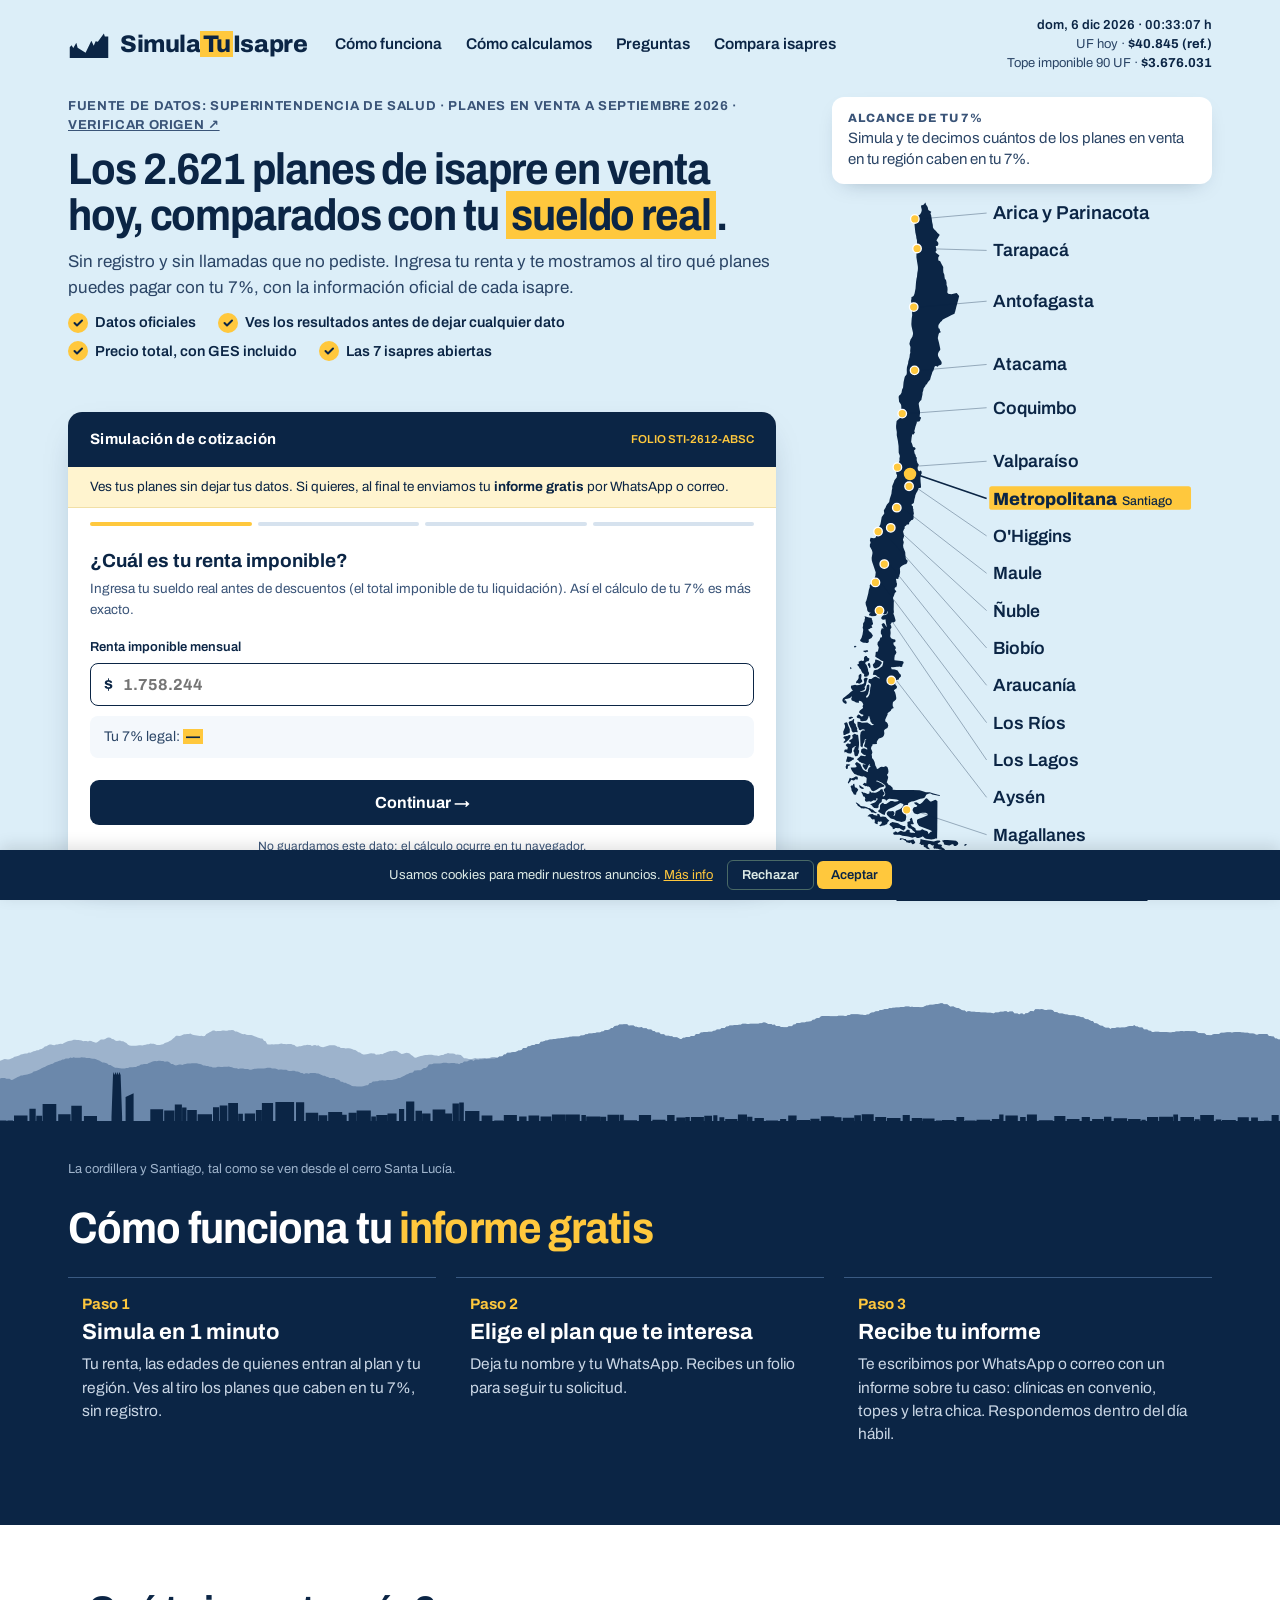
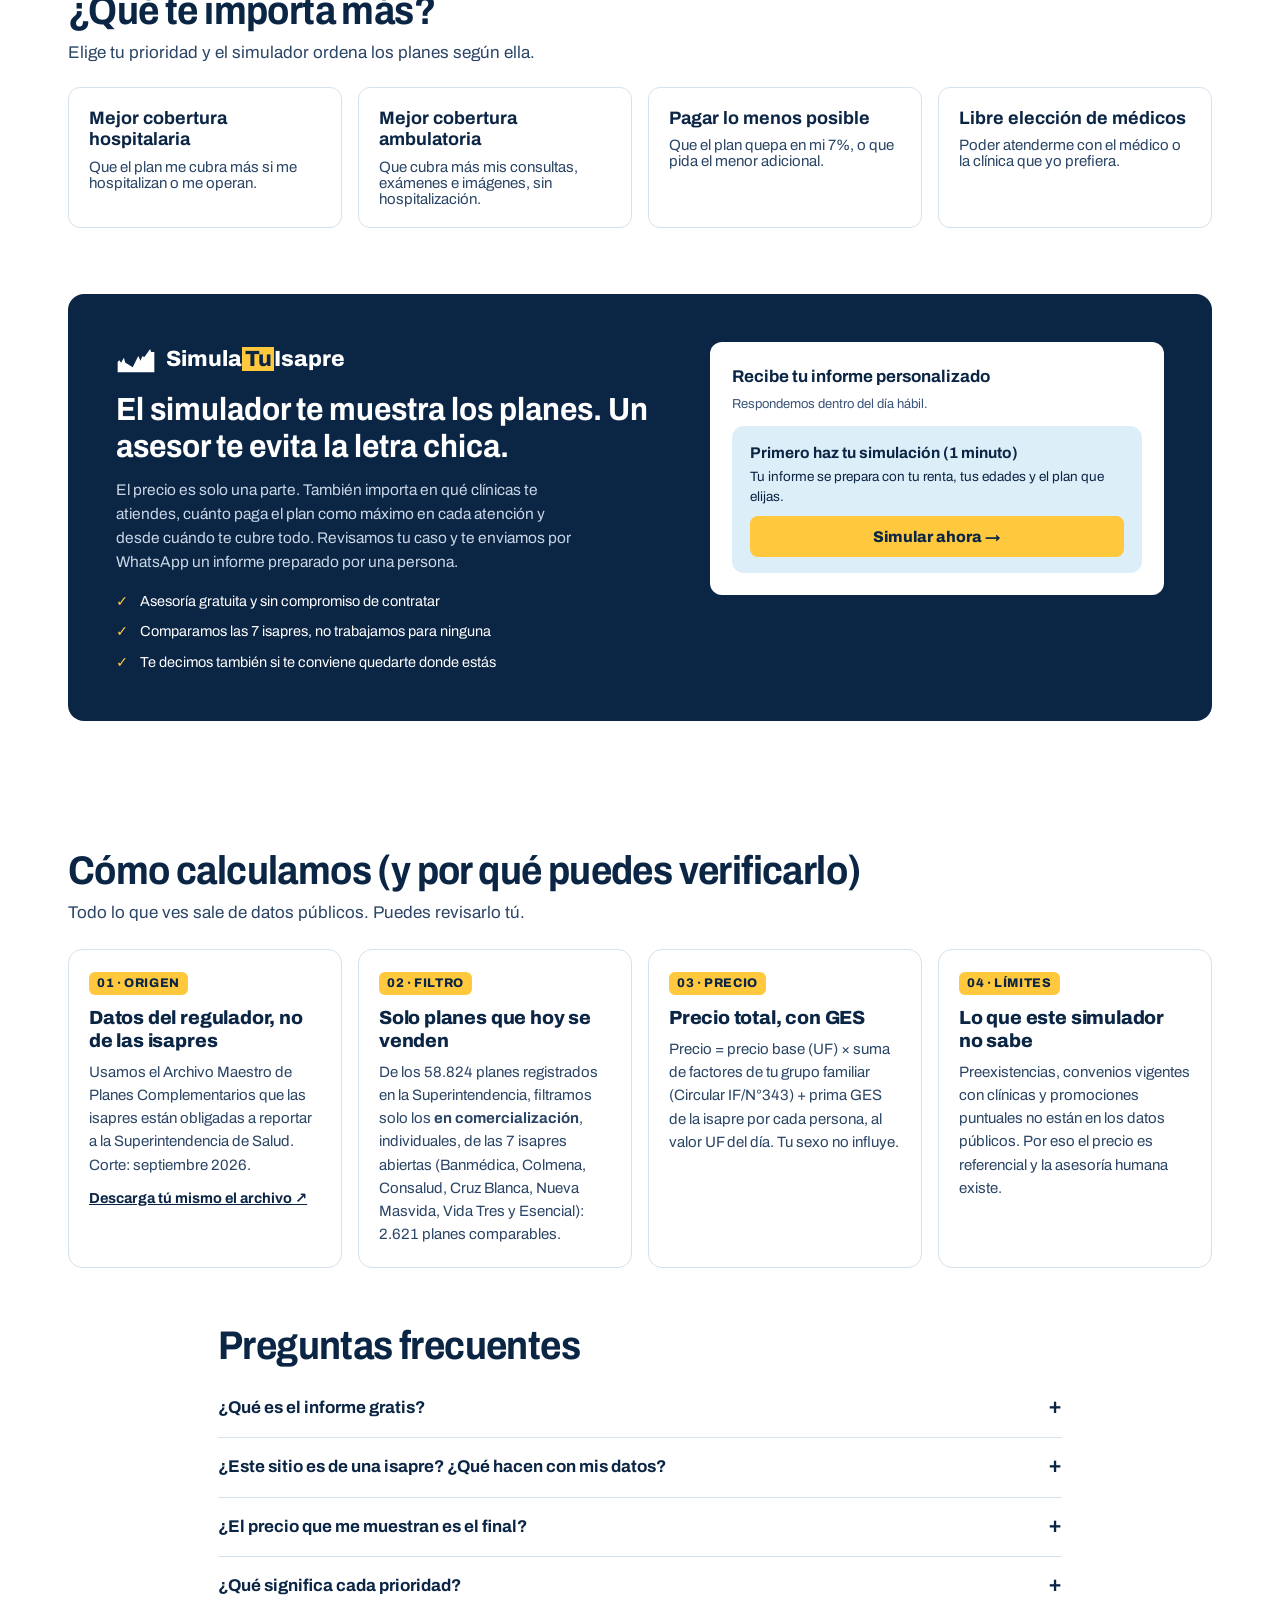
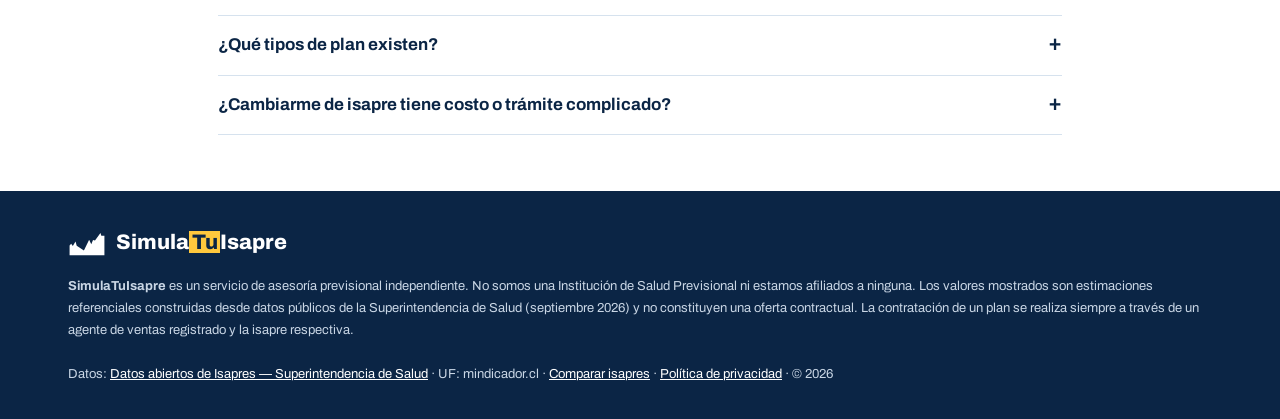
==== commit 5abd5dd7: "Add files via upload" ====
--- a/index.html
+++ b/index.html
@@ -19,8 +19,8 @@
 <meta property="og:url" content="https://www.simulatuisapre.cl/">
 <meta property="og:title" content="Simula tu plan de isapre con tu sueldo real">
 <meta property="og:description" content="Compara gratis los planes de las 7 isapres abiertas según tu sueldo y tu 7%. Datos oficiales de la Superintendencia de Salud, sin registro.">
-<meta property="og:image" content="https://www.simulatuisapre.cl/compartir-simulatuisapre.png?v=5">
-<meta property="og:image:secure_url" content="https://www.simulatuisapre.cl/compartir-simulatuisapre.png?v=5">
+<meta property="og:image" content="https://www.simulatuisapre.cl/simulatuisapre-marca.png?v=7">
+<meta property="og:image:secure_url" content="https://www.simulatuisapre.cl/simulatuisapre-marca.png?v=7">
 <meta property="og:image:type" content="image/png">
 <meta property="og:image:width" content="1200">
 <meta property="og:image:height" content="630">
@@ -28,7 +28,7 @@
 <meta name="twitter:card" content="summary_large_image">
 <meta name="twitter:title" content="Simula tu plan de isapre con tu sueldo real">
 <meta name="twitter:description" content="Compara gratis los planes de las 7 isapres abiertas según tu sueldo y tu 7%. Datos oficiales de la Superintendencia de Salud, sin registro.">
-<meta name="twitter:image" content="https://www.simulatuisapre.cl/compartir-simulatuisapre.png?v=5">
+<meta name="twitter:image" content="https://www.simulatuisapre.cl/simulatuisapre-marca.png?v=7">
 <meta name="twitter:image:alt" content="SimulaTuIsapre: simula tu plan de isapre con tu sueldo real. Datos oficiales de la Superintendencia de Salud.">
 <script type="application/ld+json">{"@context": "https://schema.org", "@graph": [{"@type": "Organization", "@id": "https://www.simulatuisapre.cl/#org", "name": "SimulaTuIsapre", "url": "https://www.simulatuisapre.cl/", "logo": "https://www.simulatuisapre.cl/icon-512.png"}, {"@type": "WebSite", "@id": "https://www.simulatuisapre.cl/#web", "name": "SimulaTuIsapre", "url": "https://www.simulatuisapre.cl/", "inLanguage": "es-CL", "publisher": {"@id": "https://www.simulatuisapre.cl/#org"}}, {"@type": "WebApplication", "name": "Simulador de planes de isapre", "url": "https://www.simulatuisapre.cl/", "applicationCategory": "FinanceApplication", "operatingSystem": "Web", "inLanguage": "es-CL", "description": "Compara gratis los planes de las 7 isapres abiertas según tu sueldo y tu 7%. Datos oficiales de la Superintendencia de Salud. Resultados al tiro, sin registro.", "isAccessibleForFree": true, "offers": {"@type": "Offer", "price": "0", "priceCurrency": "CLP"}, "publisher": {"@id": "https://www.simulatuisapre.cl/#org"}}, {"@type": "FAQPage", "mainEntity": [{"@type": "Question", "name": "¿Qué es el informe gratis?", "acceptedAnswer": {"@type": "Answer", "text": "Es una revisión de tu caso que te enviamos por WhatsApp o correo, sin costo y sin compromiso de contratar: clínicas en convenio, topes y letra chica del plan que te interesó. Lo pides al final de la simulación. Si quieres ver antes una comparación general de las 7 isapres, entra a Compara isapres."}}, {"@type": "Question", "name": "¿Este sitio es de una isapre? ¿Qué hacen con mis datos?", "acceptedAnswer": {"@type": "Answer", "text": "No. Somos un comparador independiente. Ninguna isapre paga por aparecer mejor posicionada: el orden depende solo de tu presupuesto, tu región y la prioridad que elegiste. ¿Qué hacen con tus datos? Tu renta y edades se procesan en tu navegador y no se envían a ningún servidor. Solo si pides tu informe recibimos tus datos para prepararlo, y no los compartimos con nadie sin tu autorización."}}, {"@type": "Question", "name": "¿El precio que me muestran es el final?", "acceptedAnswer": {"@type": "Answer", "text": "Es una estimación seria pero referencial: precio base oficial × Tabla Única de Factores, más la prima GES que cada isapre cobra por persona, al valor UF del día. El valor definitivo siempre lo confirma la isapre al momento de contratar. ¿Qué es el GES? El GES (Garantías Explícitas en Salud) asegura atención para 90 problemas de salud definidos por ley, como cáncer, infartos o diabetes, con plazos máximos de atención y un copago acotado. Es obligatorio: todo afiliado a isapre lo paga por cada persona del plan, con un precio que fija cada isapre y que no depende de la edad. Por eso el simulador lo suma al precio de cada plan. Para usarlo, debes atenderte en la red GES que define tu isapre. ¿Puedes pagar más que tu 7%? Sí. El 7% de tu renta imponible es lo mínimo legal; puedes pactar un plan más caro pagando la diferencia como cotización adicional voluntaria. Te marcamos qué planes caben en tu 7% y cuáles requieren adicional."}}, {"@type": "Question", "name": "¿Qué significa cada prioridad?", "acceptedAnswer": {"@type": "Answer", "text": "Mejor cobertura hospitalaria. Te mostramos primero los planes con mayor porcentaje de cobertura hospitalaria: lo que el plan paga cuando te hospitalizan o te operan (días cama, pabellón y honorarios médicos). Es el porcentaje que la isapre informa a la Superintendencia de Salud. En los planes con prestador preferente, la cobertura cambia según la clínica: en tu informe te decimos cuánto cubre donde tú te atiendes. Mejor cobertura ambulatoria. Te mostramos primero los planes con mayor porcentaje de cobertura ambulatoria: lo que el plan paga por atenciones sin hospitalización, como consultas médicas, exámenes, imágenes y procedimientos. Igual que en la cobertura hospitalaria, en los planes con prestador preferente cambia según el lugar donde te atiendas. Pagar lo menos posible. Por ley, un plan nuevo no puede costar menos que tu 7%: si el plan cuesta menos, igual pagas tu 7% y la diferencia se usa para mejorar el plan. Por eso, si tu 7% alcanza, te mostramos los planes que caben en él con la mejor cobertura. Si no alcanza, te mostramos los planes que piden el menor monto adicional sobre tu 7%. Libre elección de médicos. Te mostramos primero los planes de libre elección, en los que puedes atenderte con el médico o la clínica que prefieras, con la cobertura y los topes del plan."}}, {"@type": "Question", "name": "¿Qué tipos de plan existen?", "acceptedAnswer": {"@type": "Answer", "text": "Hay tres. Libre elección: te atiendes donde quieras, con la cobertura y los topes del plan. Prestador preferente: cubre más en las clínicas en convenio y menos fuera de ellas. Cerrado: la cobertura se concentra en su red de clínicas y fuera de ella es muy baja. El simulador muestra los tres tipos y en cada plan indica cuál es. Las 7 isapres que comparamos son isapres abiertas, a las que cualquier persona puede afiliarse; las isapres cerradas son solo para trabajadores de ciertas empresas y no aparecen aquí."}}, {"@type": "Question", "name": "¿Cambiarme de isapre tiene costo o trámite complicado?", "acceptedAnswer": {"@type": "Answer", "text": "El traspaso no tiene costo y lo gestiona la nueva isapre. Ojo con las carencias y la declaración de salud: son justo el tipo de detalle que revisamos contigo en la asesoría gratuita."}}]}]}</script>
 <link rel="preconnect" href="https://fonts.googleapis.com">
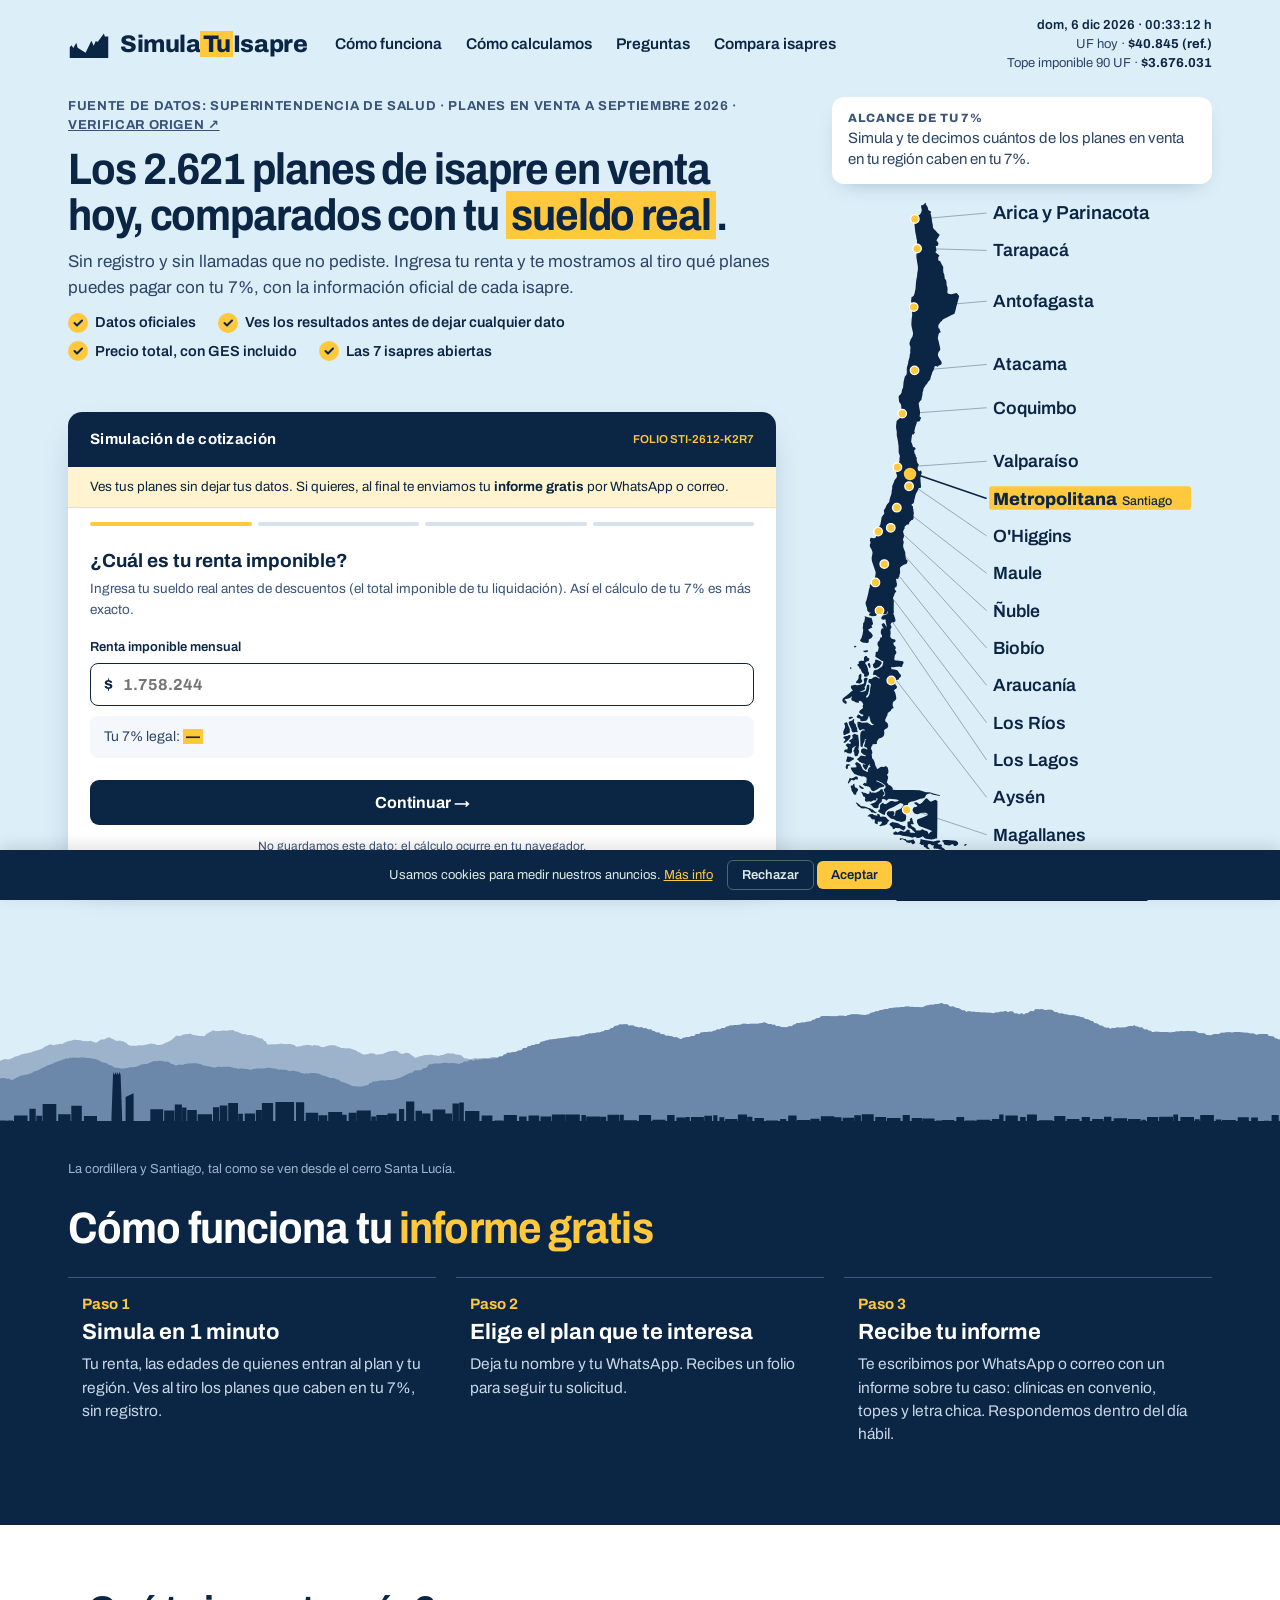
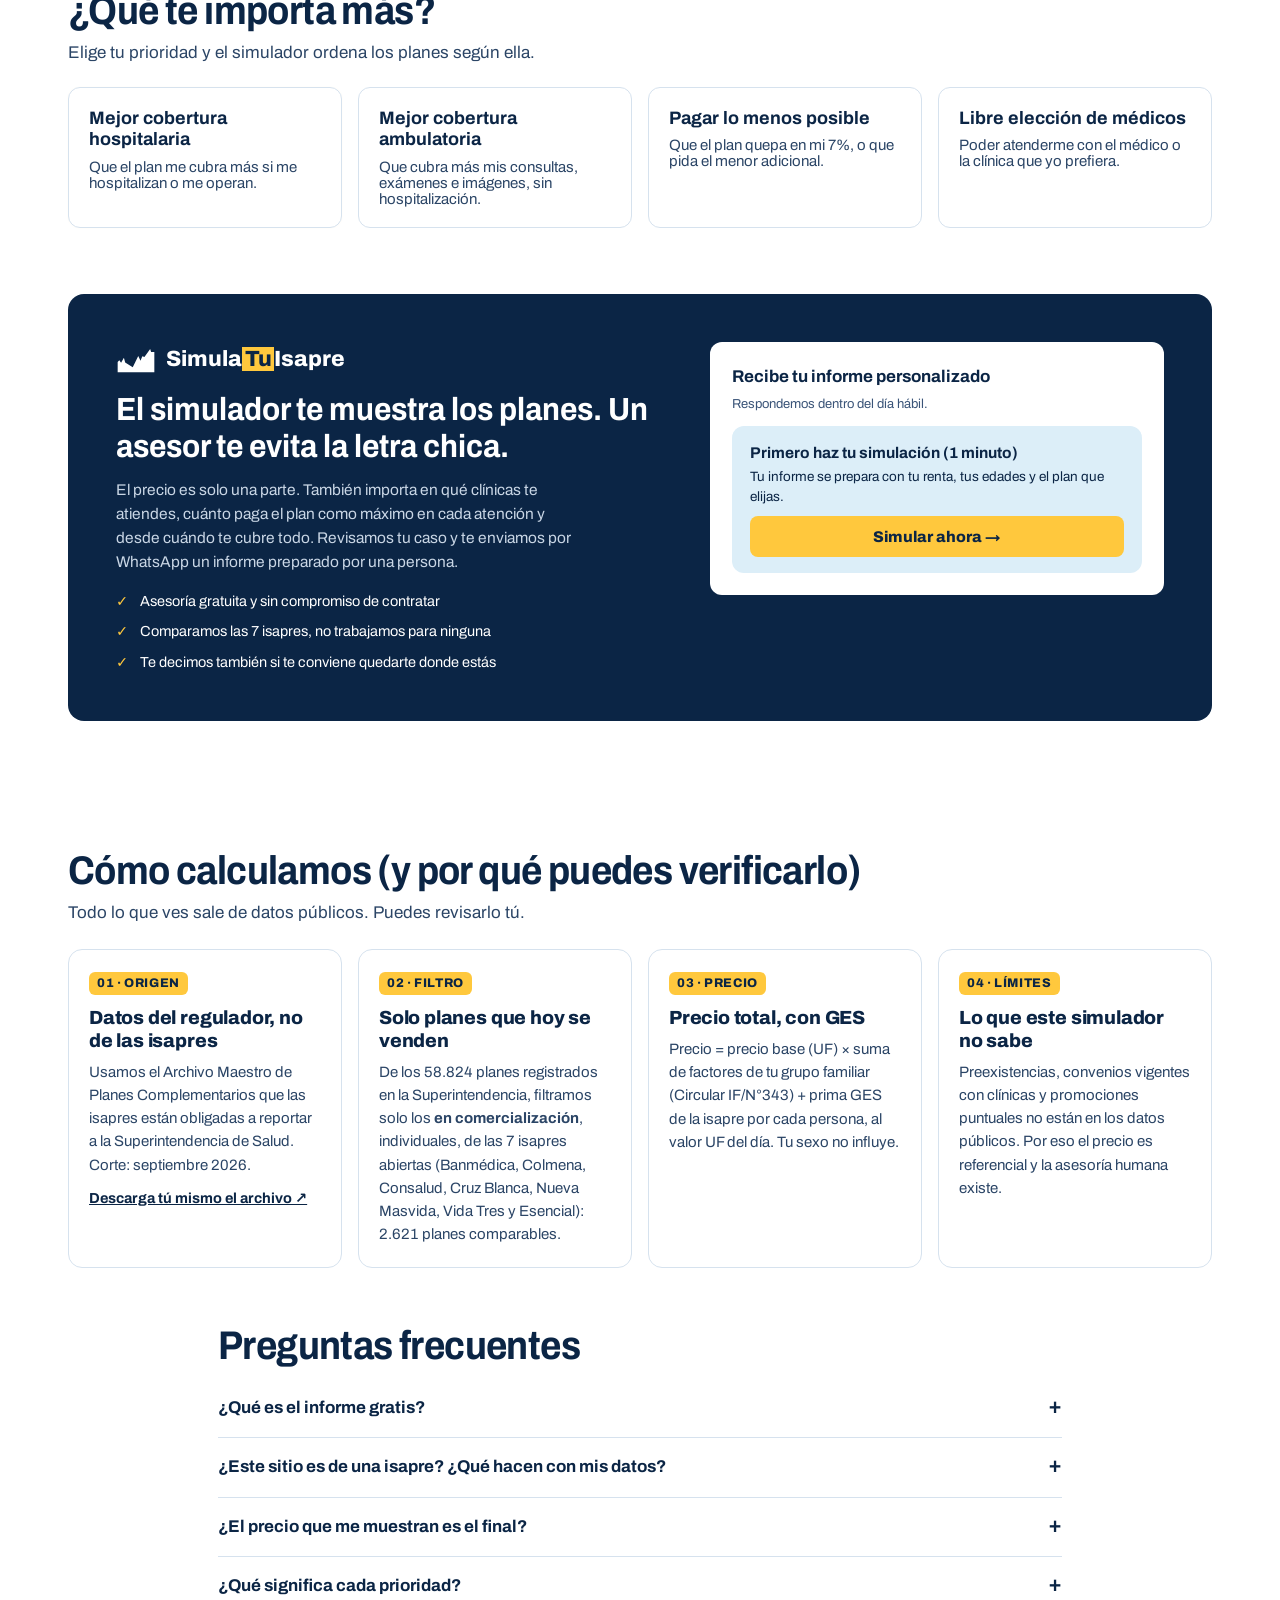
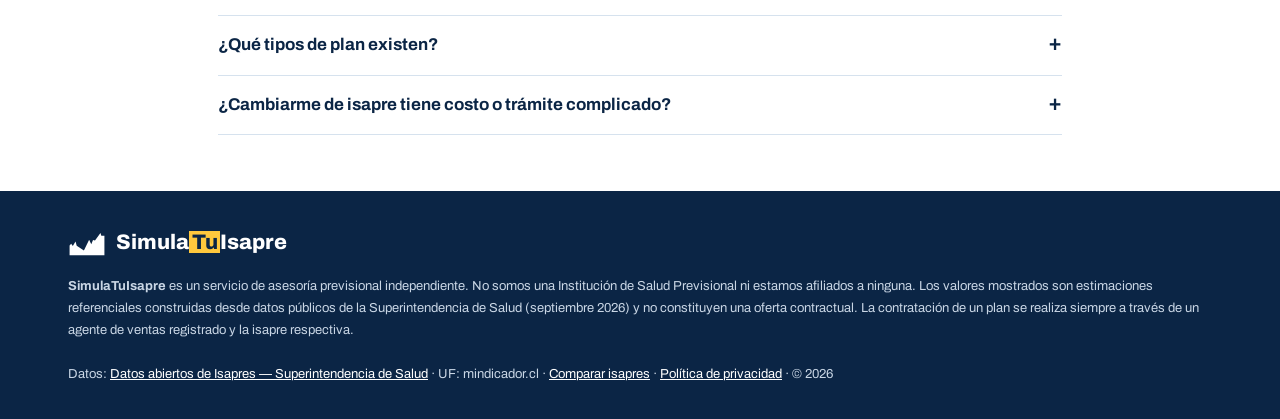
==== commit 8ff09589: "Add files via upload" ====
--- a/index.html
+++ b/index.html
@@ -19,8 +19,8 @@
 <meta property="og:url" content="https://www.simulatuisapre.cl/">
 <meta property="og:title" content="Simula tu plan de isapre con tu sueldo real">
 <meta property="og:description" content="Compara gratis los planes de las 7 isapres abiertas según tu sueldo y tu 7%. Datos oficiales de la Superintendencia de Salud, sin registro.">
-<meta property="og:image" content="https://www.simulatuisapre.cl/simulatuisapre-marca.png?v=7">
-<meta property="og:image:secure_url" content="https://www.simulatuisapre.cl/simulatuisapre-marca.png?v=7">
+<meta property="og:image" content="https://www.simulatuisapre.cl/compartir-azul.png?v=9">
+<meta property="og:image:secure_url" content="https://www.simulatuisapre.cl/compartir-azul.png?v=9">
 <meta property="og:image:type" content="image/png">
 <meta property="og:image:width" content="1200">
 <meta property="og:image:height" content="630">
@@ -28,7 +28,7 @@
 <meta name="twitter:card" content="summary_large_image">
 <meta name="twitter:title" content="Simula tu plan de isapre con tu sueldo real">
 <meta name="twitter:description" content="Compara gratis los planes de las 7 isapres abiertas según tu sueldo y tu 7%. Datos oficiales de la Superintendencia de Salud, sin registro.">
-<meta name="twitter:image" content="https://www.simulatuisapre.cl/simulatuisapre-marca.png?v=7">
+<meta name="twitter:image" content="https://www.simulatuisapre.cl/compartir-azul.png?v=9">
 <meta name="twitter:image:alt" content="SimulaTuIsapre: simula tu plan de isapre con tu sueldo real. Datos oficiales de la Superintendencia de Salud.">
 <script type="application/ld+json">{"@context": "https://schema.org", "@graph": [{"@type": "Organization", "@id": "https://www.simulatuisapre.cl/#org", "name": "SimulaTuIsapre", "url": "https://www.simulatuisapre.cl/", "logo": "https://www.simulatuisapre.cl/icon-512.png"}, {"@type": "WebSite", "@id": "https://www.simulatuisapre.cl/#web", "name": "SimulaTuIsapre", "url": "https://www.simulatuisapre.cl/", "inLanguage": "es-CL", "publisher": {"@id": "https://www.simulatuisapre.cl/#org"}}, {"@type": "WebApplication", "name": "Simulador de planes de isapre", "url": "https://www.simulatuisapre.cl/", "applicationCategory": "FinanceApplication", "operatingSystem": "Web", "inLanguage": "es-CL", "description": "Compara gratis los planes de las 7 isapres abiertas según tu sueldo y tu 7%. Datos oficiales de la Superintendencia de Salud. Resultados al tiro, sin registro.", "isAccessibleForFree": true, "offers": {"@type": "Offer", "price": "0", "priceCurrency": "CLP"}, "publisher": {"@id": "https://www.simulatuisapre.cl/#org"}}, {"@type": "FAQPage", "mainEntity": [{"@type": "Question", "name": "¿Qué es el informe gratis?", "acceptedAnswer": {"@type": "Answer", "text": "Es una revisión de tu caso que te enviamos por WhatsApp o correo, sin costo y sin compromiso de contratar: clínicas en convenio, topes y letra chica del plan que te interesó. Lo pides al final de la simulación. Si quieres ver antes una comparación general de las 7 isapres, entra a Compara isapres."}}, {"@type": "Question", "name": "¿Este sitio es de una isapre? ¿Qué hacen con mis datos?", "acceptedAnswer": {"@type": "Answer", "text": "No. Somos un comparador independiente. Ninguna isapre paga por aparecer mejor posicionada: el orden depende solo de tu presupuesto, tu región y la prioridad que elegiste. ¿Qué hacen con tus datos? Tu renta y edades se procesan en tu navegador y no se envían a ningún servidor. Solo si pides tu informe recibimos tus datos para prepararlo, y no los compartimos con nadie sin tu autorización."}}, {"@type": "Question", "name": "¿El precio que me muestran es el final?", "acceptedAnswer": {"@type": "Answer", "text": "Es una estimación seria pero referencial: precio base oficial × Tabla Única de Factores, más la prima GES que cada isapre cobra por persona, al valor UF del día. El valor definitivo siempre lo confirma la isapre al momento de contratar. ¿Qué es el GES? El GES (Garantías Explícitas en Salud) asegura atención para 90 problemas de salud definidos por ley, como cáncer, infartos o diabetes, con plazos máximos de atención y un copago acotado. Es obligatorio: todo afiliado a isapre lo paga por cada persona del plan, con un precio que fija cada isapre y que no depende de la edad. Por eso el simulador lo suma al precio de cada plan. Para usarlo, debes atenderte en la red GES que define tu isapre. ¿Puedes pagar más que tu 7%? Sí. El 7% de tu renta imponible es lo mínimo legal; puedes pactar un plan más caro pagando la diferencia como cotización adicional voluntaria. Te marcamos qué planes caben en tu 7% y cuáles requieren adicional."}}, {"@type": "Question", "name": "¿Qué significa cada prioridad?", "acceptedAnswer": {"@type": "Answer", "text": "Mejor cobertura hospitalaria. Te mostramos primero los planes con mayor porcentaje de cobertura hospitalaria: lo que el plan paga cuando te hospitalizan o te operan (días cama, pabellón y honorarios médicos). Es el porcentaje que la isapre informa a la Superintendencia de Salud. En los planes con prestador preferente, la cobertura cambia según la clínica: en tu informe te decimos cuánto cubre donde tú te atiendes. Mejor cobertura ambulatoria. Te mostramos primero los planes con mayor porcentaje de cobertura ambulatoria: lo que el plan paga por atenciones sin hospitalización, como consultas médicas, exámenes, imágenes y procedimientos. Igual que en la cobertura hospitalaria, en los planes con prestador preferente cambia según el lugar donde te atiendas. Pagar lo menos posible. Por ley, un plan nuevo no puede costar menos que tu 7%: si el plan cuesta menos, igual pagas tu 7% y la diferencia se usa para mejorar el plan. Por eso, si tu 7% alcanza, te mostramos los planes que caben en él con la mejor cobertura. Si no alcanza, te mostramos los planes que piden el menor monto adicional sobre tu 7%. Libre elección de médicos. Te mostramos primero los planes de libre elección, en los que puedes atenderte con el médico o la clínica que prefieras, con la cobertura y los topes del plan."}}, {"@type": "Question", "name": "¿Qué tipos de plan existen?", "acceptedAnswer": {"@type": "Answer", "text": "Hay tres. Libre elección: te atiendes donde quieras, con la cobertura y los topes del plan. Prestador preferente: cubre más en las clínicas en convenio y menos fuera de ellas. Cerrado: la cobertura se concentra en su red de clínicas y fuera de ella es muy baja. El simulador muestra los tres tipos y en cada plan indica cuál es. Las 7 isapres que comparamos son isapres abiertas, a las que cualquier persona puede afiliarse; las isapres cerradas son solo para trabajadores de ciertas empresas y no aparecen aquí."}}, {"@type": "Question", "name": "¿Cambiarme de isapre tiene costo o trámite complicado?", "acceptedAnswer": {"@type": "Answer", "text": "El traspaso no tiene costo y lo gestiona la nueva isapre. Ojo con las carencias y la declaración de salud: son justo el tipo de detalle que revisamos contigo en la asesoría gratuita."}}]}]}</script>
 <link rel="preconnect" href="https://fonts.googleapis.com">
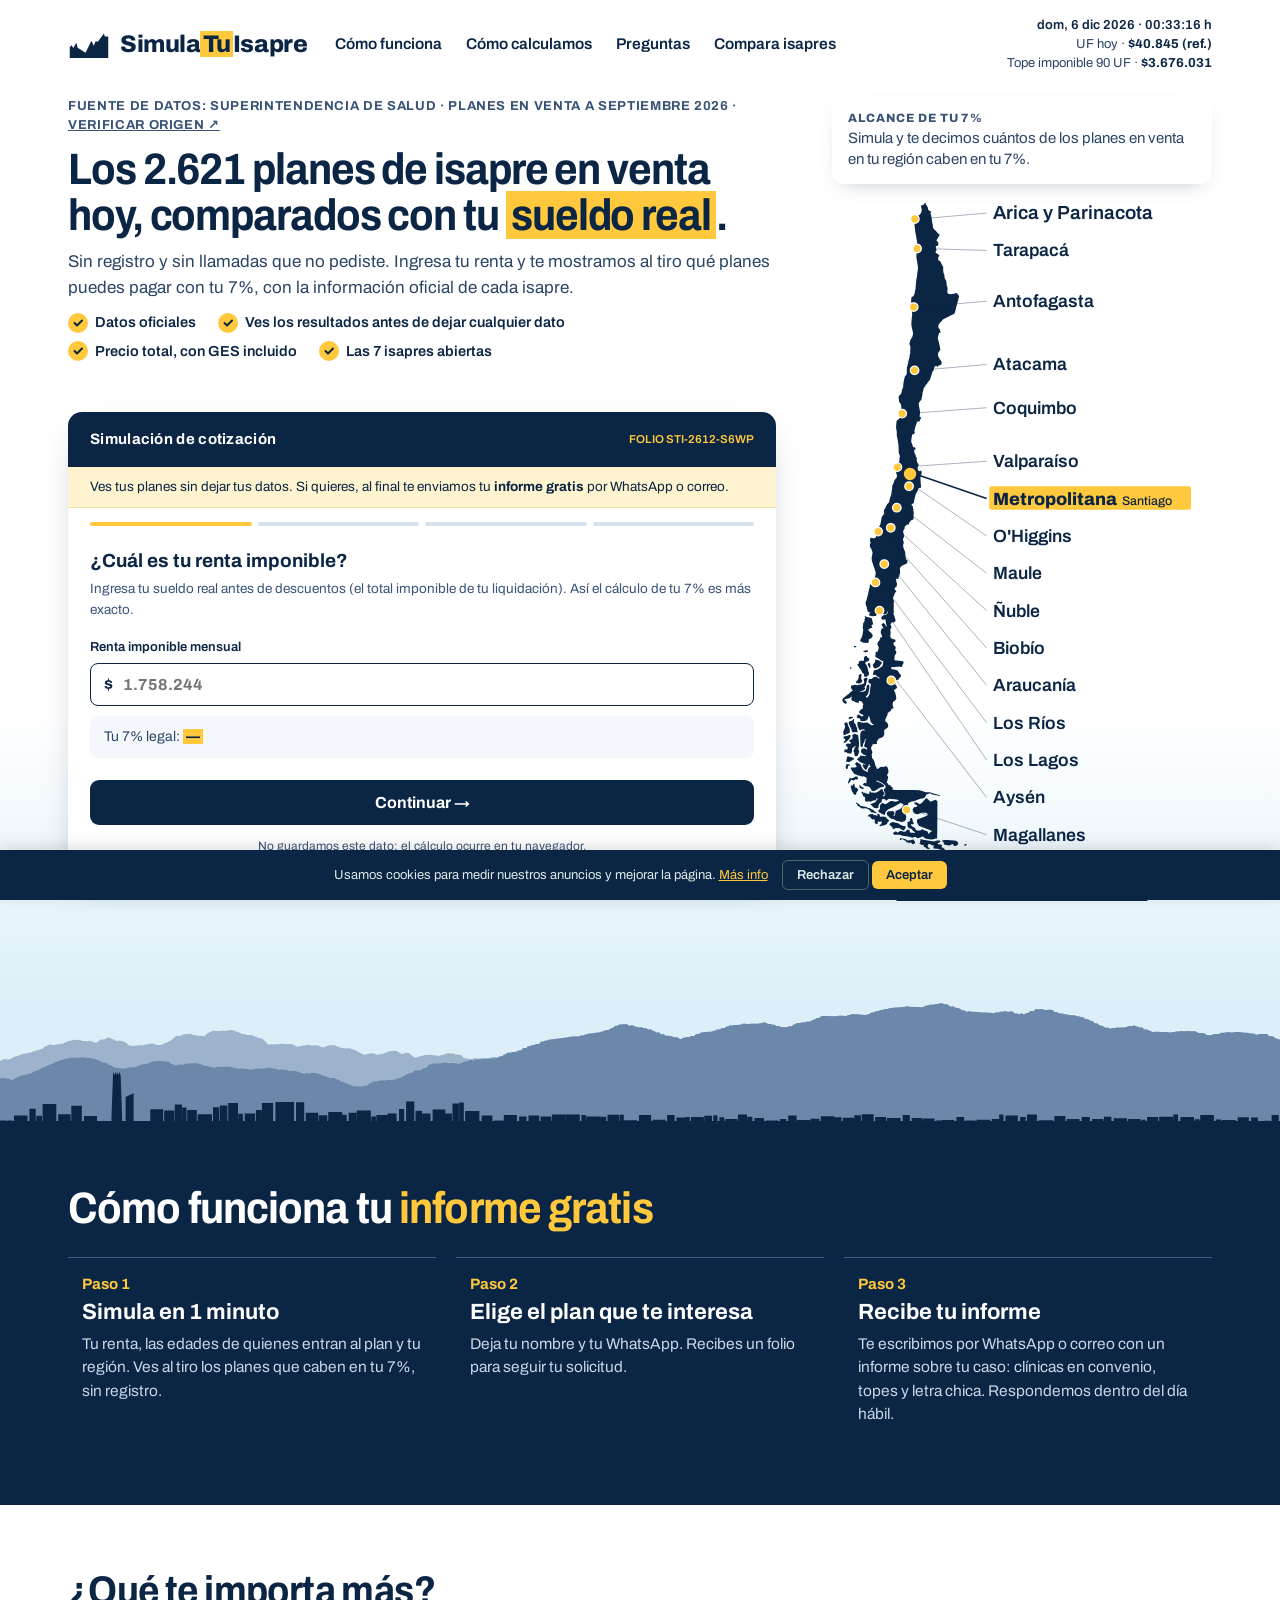
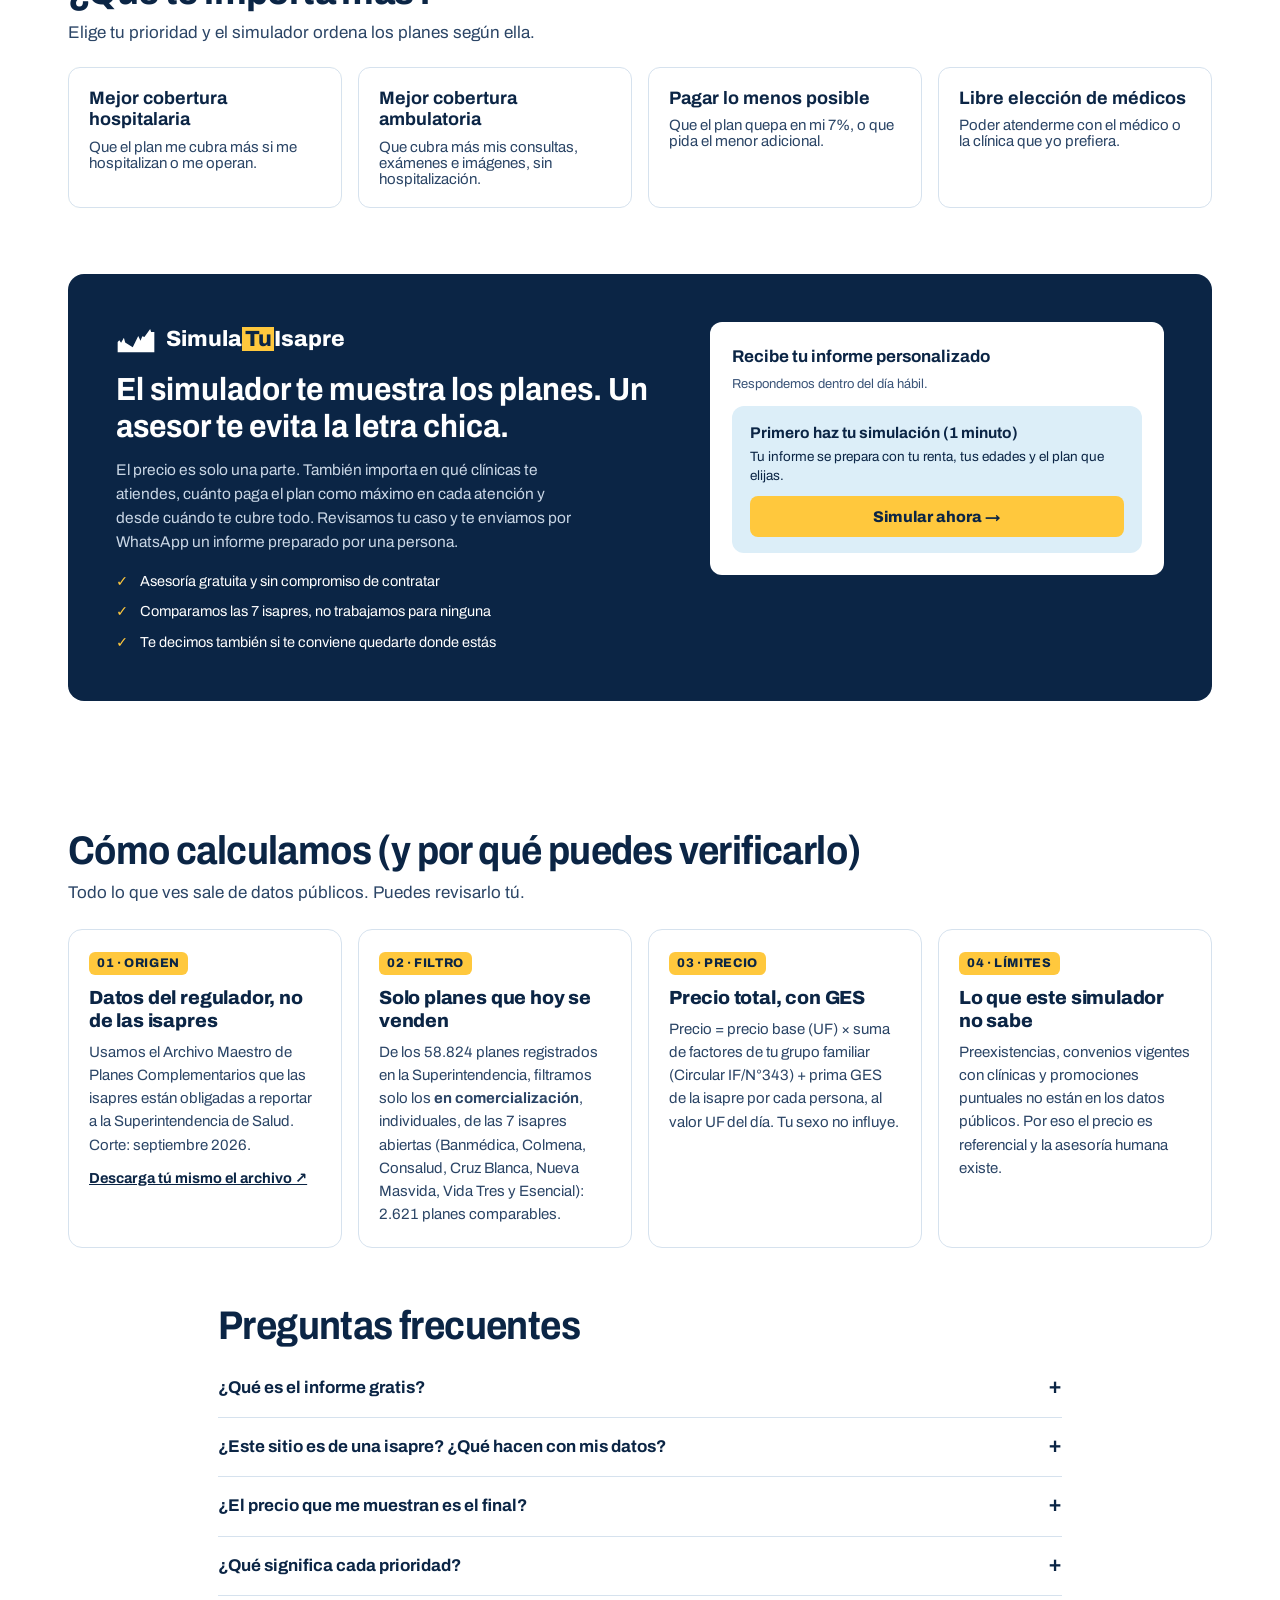
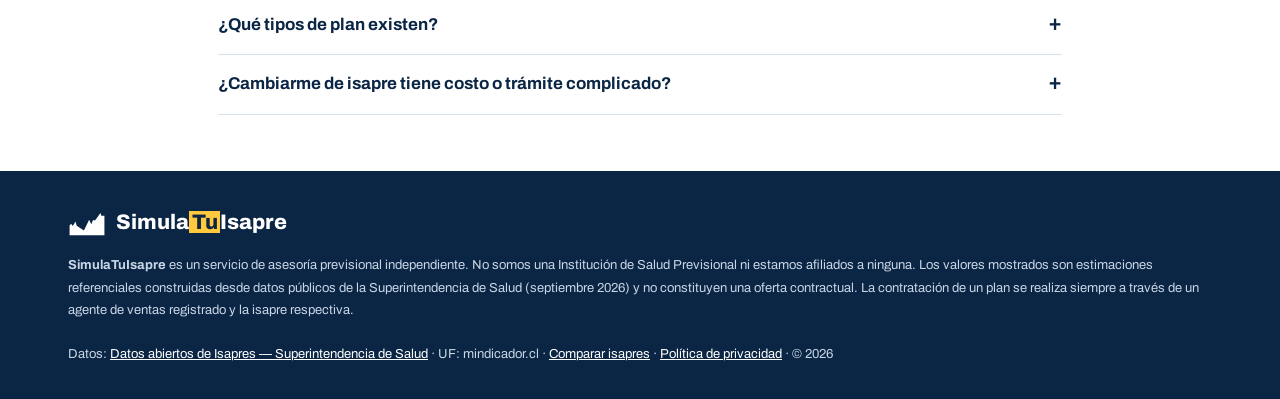
==== commit 2d7ab697: "Add files via upload" ====
--- a/index.html
+++ b/index.html
@@ -54,7 +54,7 @@
 @media(max-width:600px){.envoltura{padding:0 18px}}
 
 /* Cabecera */
-.cielo{background:var(--cielo)}
+.cielo{background:linear-gradient(180deg,#FFFFFF 0%,#FFFFFF 62%,var(--cielo) 88%,var(--cielo) 100%)}
 header.top{display:flex;align-items:center;justify-content:space-between;gap:12px 28px;flex-wrap:wrap;padding-top:16px;padding-bottom:10px}
 .logo{display:flex;align-items:center;gap:10px;text-decoration:none;color:var(--tinta);font-weight:800;font-size:24px;letter-spacing:-.02em}
 .logo svg{width:42px;height:32px;flex:none}
@@ -324,7 +324,6 @@
 
 <section class="azul" id="como">
   <div class="envoltura">
-    <p class="foto-pie">La cordillera y Santiago, tal como se ven desde el cerro Santa Lucía.</p>
     <h2>Cómo funciona tu <span>informe gratis</span></h2>
     <div class="como">
       <button type="button" data-ir="simular"><i>Paso 1</i><b>Simula en 1 minuto</b><p>Tu renta, las edades de quienes entran al plan y tu región. Ves al tiro los planes que caben en tu 7%, sin registro.</p></button>
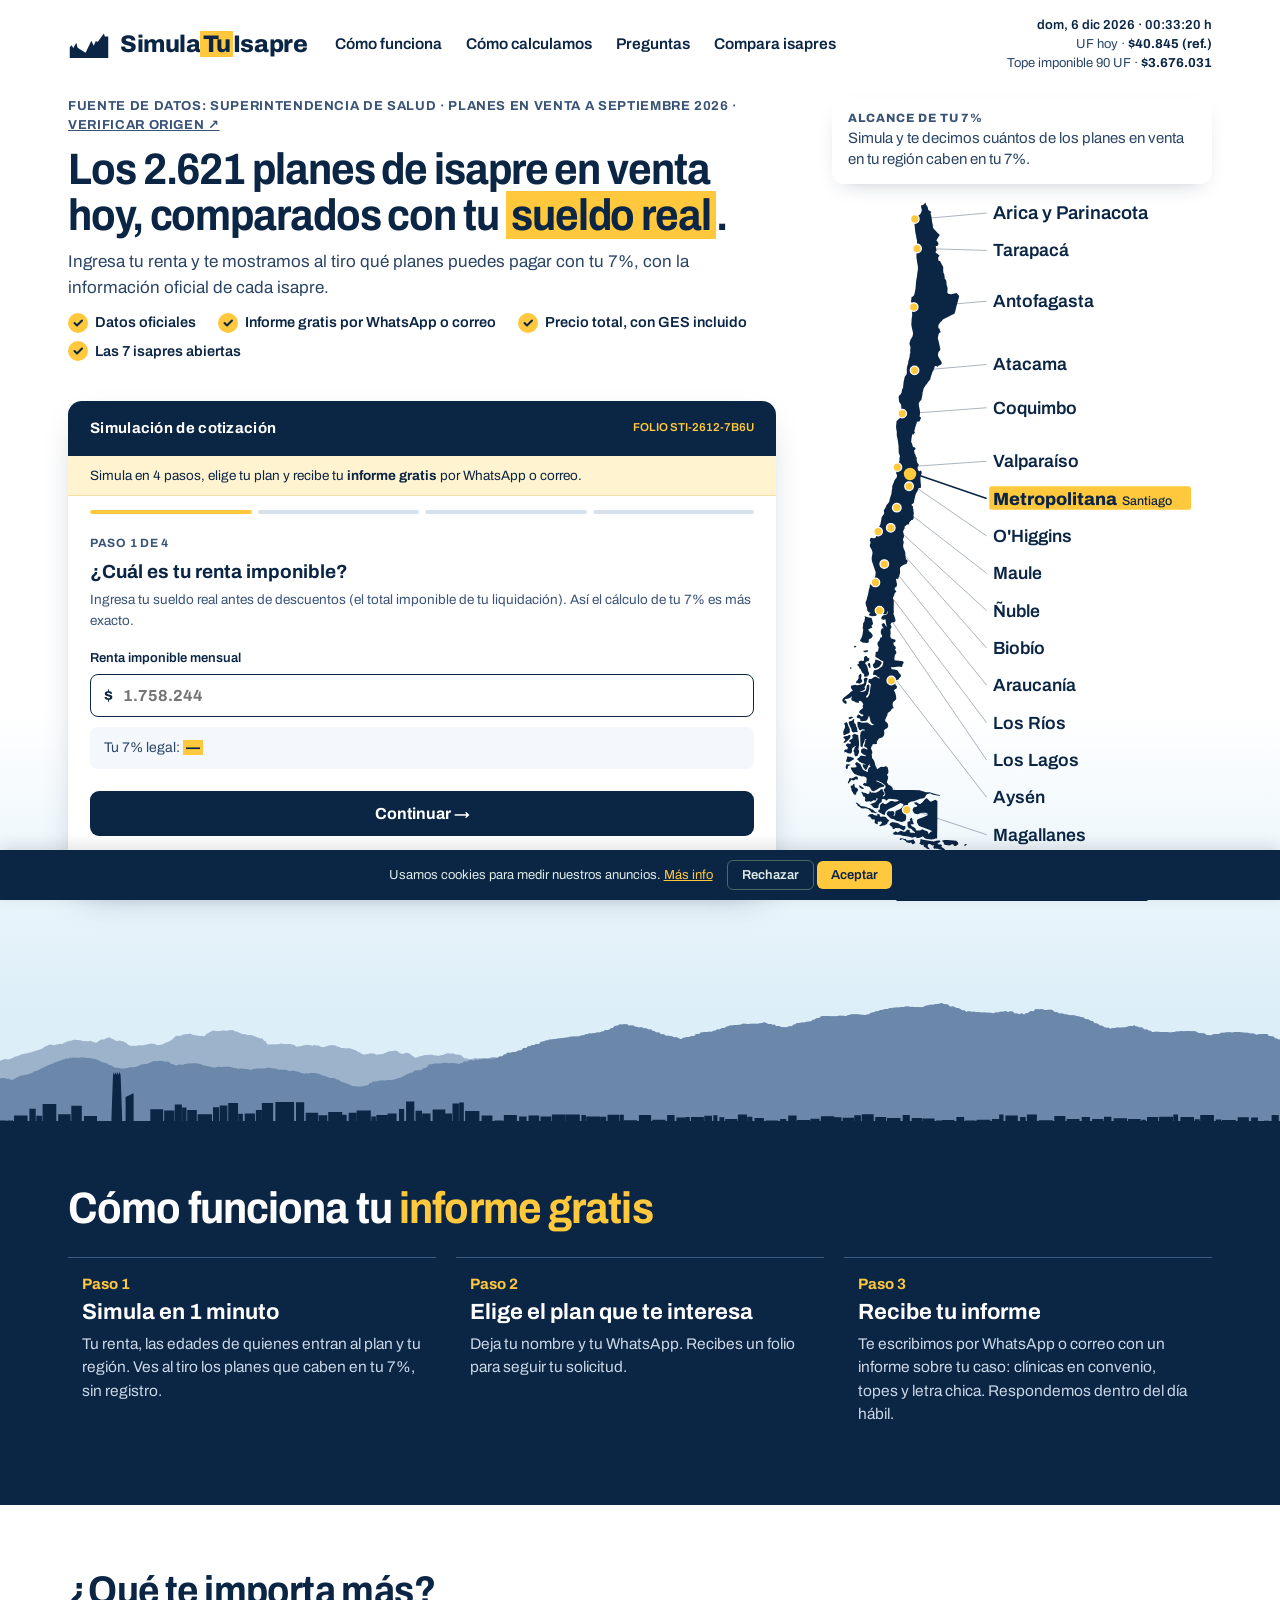
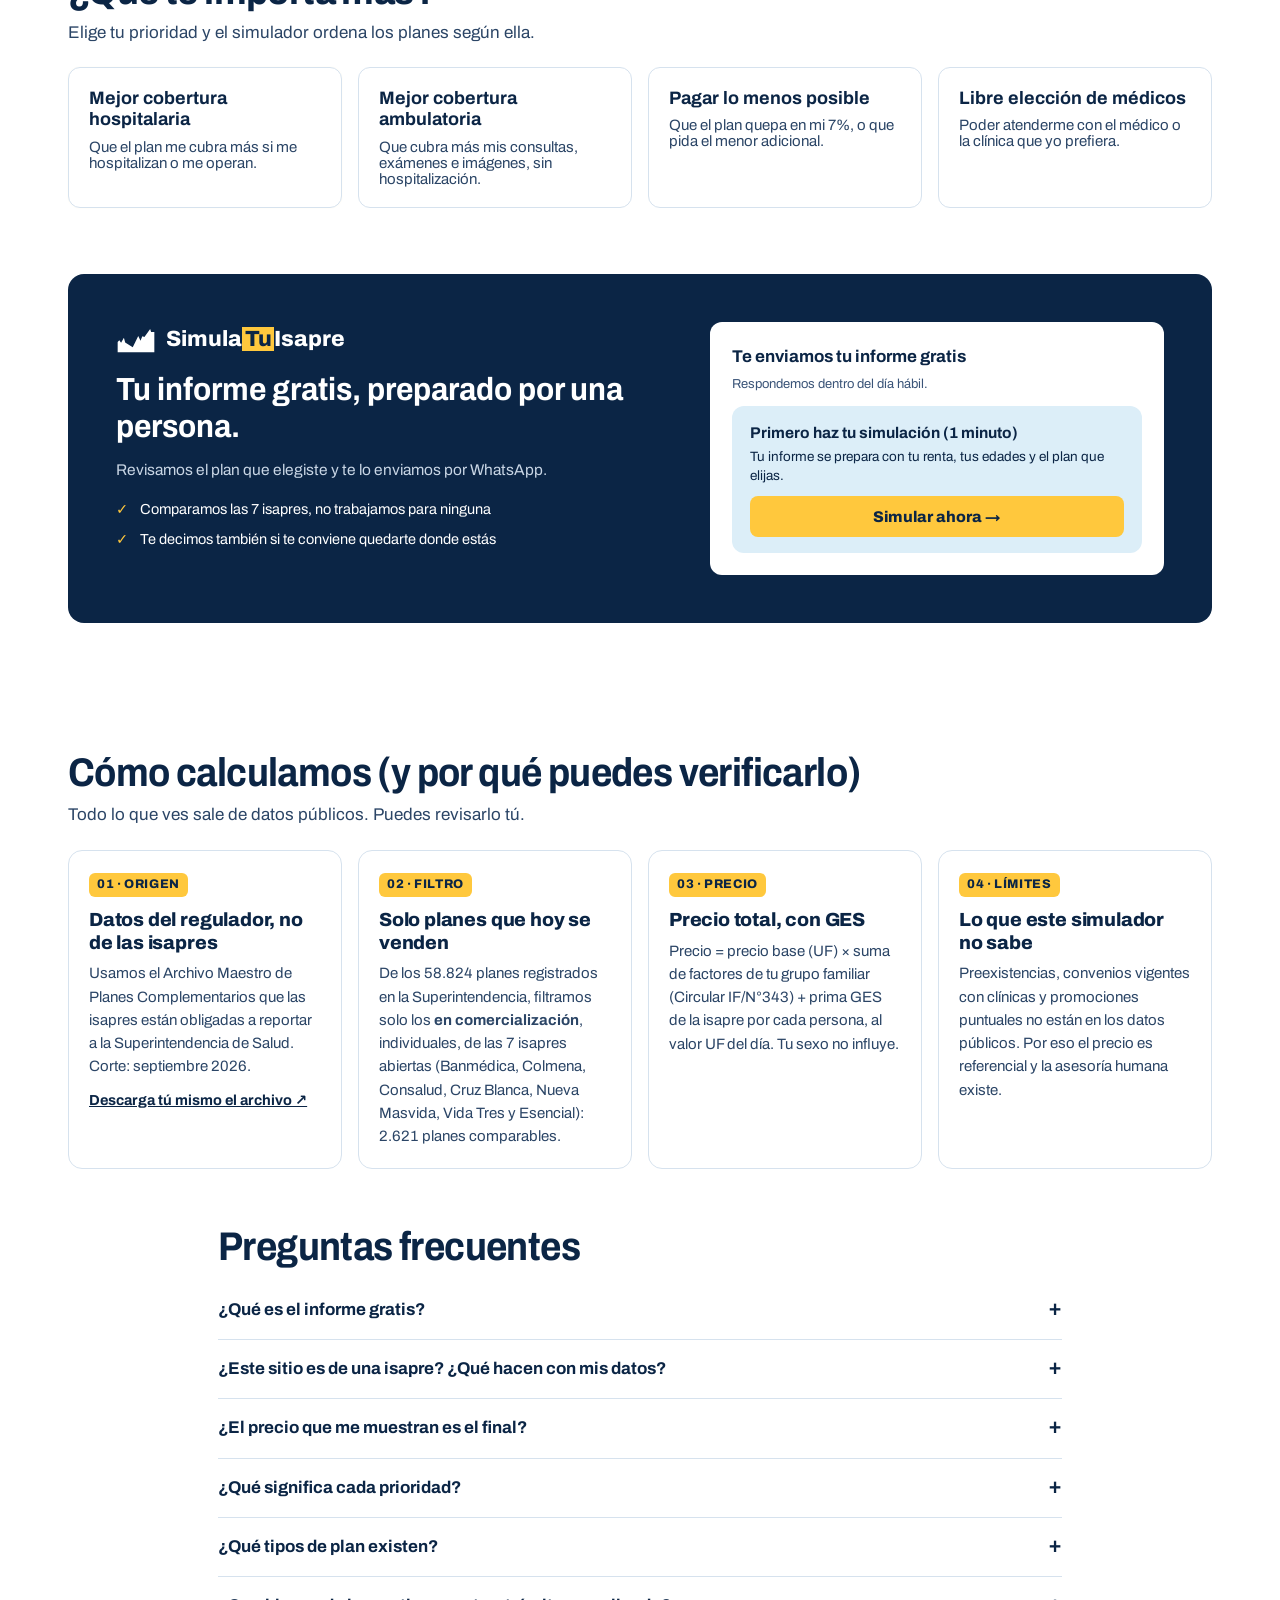
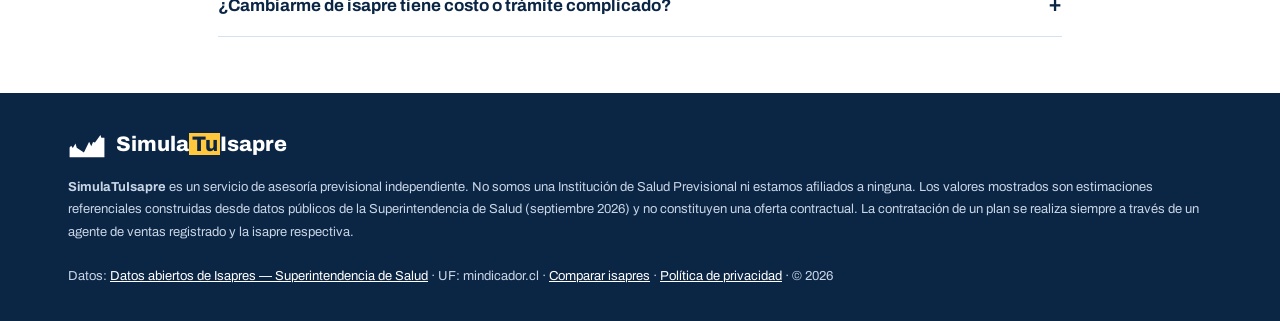
==== commit fd36975d: "Add files via upload" ====
--- a/index.html
+++ b/index.html
@@ -30,7 +30,7 @@
 <meta name="twitter:description" content="Compara gratis los planes de las 7 isapres abiertas según tu sueldo y tu 7%. Datos oficiales de la Superintendencia de Salud, sin registro.">
 <meta name="twitter:image" content="https://www.simulatuisapre.cl/compartir-azul.png?v=9">
 <meta name="twitter:image:alt" content="SimulaTuIsapre: simula tu plan de isapre con tu sueldo real. Datos oficiales de la Superintendencia de Salud.">
-<script type="application/ld+json">{"@context": "https://schema.org", "@graph": [{"@type": "Organization", "@id": "https://www.simulatuisapre.cl/#org", "name": "SimulaTuIsapre", "url": "https://www.simulatuisapre.cl/", "logo": "https://www.simulatuisapre.cl/icon-512.png"}, {"@type": "WebSite", "@id": "https://www.simulatuisapre.cl/#web", "name": "SimulaTuIsapre", "url": "https://www.simulatuisapre.cl/", "inLanguage": "es-CL", "publisher": {"@id": "https://www.simulatuisapre.cl/#org"}}, {"@type": "WebApplication", "name": "Simulador de planes de isapre", "url": "https://www.simulatuisapre.cl/", "applicationCategory": "FinanceApplication", "operatingSystem": "Web", "inLanguage": "es-CL", "description": "Compara gratis los planes de las 7 isapres abiertas según tu sueldo y tu 7%. Datos oficiales de la Superintendencia de Salud. Resultados al tiro, sin registro.", "isAccessibleForFree": true, "offers": {"@type": "Offer", "price": "0", "priceCurrency": "CLP"}, "publisher": {"@id": "https://www.simulatuisapre.cl/#org"}}, {"@type": "FAQPage", "mainEntity": [{"@type": "Question", "name": "¿Qué es el informe gratis?", "acceptedAnswer": {"@type": "Answer", "text": "Es una revisión de tu caso que te enviamos por WhatsApp o correo, sin costo y sin compromiso de contratar: clínicas en convenio, topes y letra chica del plan que te interesó. Lo pides al final de la simulación. Si quieres ver antes una comparación general de las 7 isapres, entra a Compara isapres."}}, {"@type": "Question", "name": "¿Este sitio es de una isapre? ¿Qué hacen con mis datos?", "acceptedAnswer": {"@type": "Answer", "text": "No. Somos un comparador independiente. Ninguna isapre paga por aparecer mejor posicionada: el orden depende solo de tu presupuesto, tu región y la prioridad que elegiste. ¿Qué hacen con tus datos? Tu renta y edades se procesan en tu navegador y no se envían a ningún servidor. Solo si pides tu informe recibimos tus datos para prepararlo, y no los compartimos con nadie sin tu autorización."}}, {"@type": "Question", "name": "¿El precio que me muestran es el final?", "acceptedAnswer": {"@type": "Answer", "text": "Es una estimación seria pero referencial: precio base oficial × Tabla Única de Factores, más la prima GES que cada isapre cobra por persona, al valor UF del día. El valor definitivo siempre lo confirma la isapre al momento de contratar. ¿Qué es el GES? El GES (Garantías Explícitas en Salud) asegura atención para 90 problemas de salud definidos por ley, como cáncer, infartos o diabetes, con plazos máximos de atención y un copago acotado. Es obligatorio: todo afiliado a isapre lo paga por cada persona del plan, con un precio que fija cada isapre y que no depende de la edad. Por eso el simulador lo suma al precio de cada plan. Para usarlo, debes atenderte en la red GES que define tu isapre. ¿Puedes pagar más que tu 7%? Sí. El 7% de tu renta imponible es lo mínimo legal; puedes pactar un plan más caro pagando la diferencia como cotización adicional voluntaria. Te marcamos qué planes caben en tu 7% y cuáles requieren adicional."}}, {"@type": "Question", "name": "¿Qué significa cada prioridad?", "acceptedAnswer": {"@type": "Answer", "text": "Mejor cobertura hospitalaria. Te mostramos primero los planes con mayor porcentaje de cobertura hospitalaria: lo que el plan paga cuando te hospitalizan o te operan (días cama, pabellón y honorarios médicos). Es el porcentaje que la isapre informa a la Superintendencia de Salud. En los planes con prestador preferente, la cobertura cambia según la clínica: en tu informe te decimos cuánto cubre donde tú te atiendes. Mejor cobertura ambulatoria. Te mostramos primero los planes con mayor porcentaje de cobertura ambulatoria: lo que el plan paga por atenciones sin hospitalización, como consultas médicas, exámenes, imágenes y procedimientos. Igual que en la cobertura hospitalaria, en los planes con prestador preferente cambia según el lugar donde te atiendas. Pagar lo menos posible. Por ley, un plan nuevo no puede costar menos que tu 7%: si el plan cuesta menos, igual pagas tu 7% y la diferencia se usa para mejorar el plan. Por eso, si tu 7% alcanza, te mostramos los planes que caben en él con la mejor cobertura. Si no alcanza, te mostramos los planes que piden el menor monto adicional sobre tu 7%. Libre elección de médicos. Te mostramos primero los planes de libre elección, en los que puedes atenderte con el médico o la clínica que prefieras, con la cobertura y los topes del plan."}}, {"@type": "Question", "name": "¿Qué tipos de plan existen?", "acceptedAnswer": {"@type": "Answer", "text": "Hay tres. Libre elección: te atiendes donde quieras, con la cobertura y los topes del plan. Prestador preferente: cubre más en las clínicas en convenio y menos fuera de ellas. Cerrado: la cobertura se concentra en su red de clínicas y fuera de ella es muy baja. El simulador muestra los tres tipos y en cada plan indica cuál es. Las 7 isapres que comparamos son isapres abiertas, a las que cualquier persona puede afiliarse; las isapres cerradas son solo para trabajadores de ciertas empresas y no aparecen aquí."}}, {"@type": "Question", "name": "¿Cambiarme de isapre tiene costo o trámite complicado?", "acceptedAnswer": {"@type": "Answer", "text": "El traspaso no tiene costo y lo gestiona la nueva isapre. Ojo con las carencias y la declaración de salud: son justo el tipo de detalle que revisamos contigo en la asesoría gratuita."}}]}]}</script>
+<script type="application/ld+json">{"@context": "https://schema.org", "@graph": [{"@type": "Organization", "@id": "https://www.simulatuisapre.cl/#org", "name": "SimulaTuIsapre", "url": "https://www.simulatuisapre.cl/", "logo": "https://www.simulatuisapre.cl/icon-512.png"}, {"@type": "WebSite", "@id": "https://www.simulatuisapre.cl/#web", "name": "SimulaTuIsapre", "url": "https://www.simulatuisapre.cl/", "inLanguage": "es-CL", "publisher": {"@id": "https://www.simulatuisapre.cl/#org"}}, {"@type": "WebApplication", "name": "Simulador de planes de isapre", "url": "https://www.simulatuisapre.cl/", "applicationCategory": "FinanceApplication", "operatingSystem": "Web", "inLanguage": "es-CL", "description": "Compara gratis los planes de las 7 isapres abiertas según tu sueldo y tu 7%. Datos oficiales de la Superintendencia de Salud. Resultados al tiro, sin registro.", "isAccessibleForFree": true, "offers": {"@type": "Offer", "price": "0", "priceCurrency": "CLP"}, "publisher": {"@id": "https://www.simulatuisapre.cl/#org"}}, {"@type": "FAQPage", "mainEntity": [{"@type": "Question", "name": "¿Qué es el informe gratis?", "acceptedAnswer": {"@type": "Answer", "text": "Es una revisión de tu caso que te enviamos por WhatsApp o correo, sin costo: clínicas en convenio, topes y letra chica del plan que te interesó. Lo pides al final de la simulación. Si quieres ver antes una comparación general de las 7 isapres, entra a Compara isapres."}}, {"@type": "Question", "name": "¿Este sitio es de una isapre? ¿Qué hacen con mis datos?", "acceptedAnswer": {"@type": "Answer", "text": "No. Somos un comparador independiente. Ninguna isapre paga por aparecer mejor posicionada: el orden depende solo de tu presupuesto, tu región y la prioridad que elegiste. ¿Qué hacen con tus datos? Para simular no te pedimos nombre, RUT ni teléfono. Solo si pides tu informe nos dejas tu nombre y tu WhatsApp, y no los compartimos con nadie sin tu autorización. Más detalles en nuestra política de privacidad."}}, {"@type": "Question", "name": "¿El precio que me muestran es el final?", "acceptedAnswer": {"@type": "Answer", "text": "Es una estimación seria pero referencial: precio base oficial × Tabla Única de Factores, más la prima GES que cada isapre cobra por persona, al valor UF del día. El valor definitivo siempre lo confirma la isapre al momento de contratar. ¿Qué es el GES? El GES (Garantías Explícitas en Salud) asegura atención para 90 problemas de salud definidos por ley, como cáncer, infartos o diabetes, con plazos máximos de atención y un copago acotado. Es obligatorio: todo afiliado a isapre lo paga por cada persona del plan, con un precio que fija cada isapre y que no depende de la edad. Por eso el simulador lo suma al precio de cada plan. Para usarlo, debes atenderte en la red GES que define tu isapre. ¿Puedes pagar más que tu 7%? Sí. El 7% de tu renta imponible es lo mínimo legal; puedes pactar un plan más caro pagando la diferencia como cotización adicional voluntaria. Te marcamos qué planes caben en tu 7% y cuáles requieren adicional."}}, {"@type": "Question", "name": "¿Qué significa cada prioridad?", "acceptedAnswer": {"@type": "Answer", "text": "Mejor cobertura hospitalaria. Te mostramos primero los planes con mayor porcentaje de cobertura hospitalaria: lo que el plan paga cuando te hospitalizan o te operan (días cama, pabellón y honorarios médicos). Es el porcentaje que la isapre informa a la Superintendencia de Salud. En los planes con prestador preferente, la cobertura cambia según la clínica: en tu informe te decimos cuánto cubre donde tú te atiendes. Mejor cobertura ambulatoria. Te mostramos primero los planes con mayor porcentaje de cobertura ambulatoria: lo que el plan paga por atenciones sin hospitalización, como consultas médicas, exámenes, imágenes y procedimientos. Igual que en la cobertura hospitalaria, en los planes con prestador preferente cambia según el lugar donde te atiendas. Pagar lo menos posible. Por ley, un plan nuevo no puede costar menos que tu 7%: si el plan cuesta menos, igual pagas tu 7% y la diferencia se usa para mejorar el plan. Por eso, si tu 7% alcanza, te mostramos los planes que caben en él con la mejor cobertura. Si no alcanza, te mostramos los planes que piden el menor monto adicional sobre tu 7%. Libre elección de médicos. Te mostramos primero los planes de libre elección, en los que puedes atenderte con el médico o la clínica que prefieras, con la cobertura y los topes del plan."}}, {"@type": "Question", "name": "¿Qué tipos de plan existen?", "acceptedAnswer": {"@type": "Answer", "text": "Hay tres. Libre elección: te atiendes donde quieras, con la cobertura y los topes del plan. Prestador preferente: cubre más en las clínicas en convenio y menos fuera de ellas. Cerrado: la cobertura se concentra en su red de clínicas y fuera de ella es muy baja. El simulador muestra los tres tipos y en cada plan indica cuál es. Las 7 isapres que comparamos son isapres abiertas, a las que cualquier persona puede afiliarse; las isapres cerradas son solo para trabajadores de ciertas empresas y no aparecen aquí."}}, {"@type": "Question", "name": "¿Cambiarme de isapre tiene costo o trámite complicado?", "acceptedAnswer": {"@type": "Answer", "text": "El traspaso no tiene costo y lo gestiona la nueva isapre. Ojo con las carencias y la declaración de salud: son justo el tipo de detalle que revisamos contigo en la asesoría gratuita."}}]}]}</script>
 <link rel="preconnect" href="https://fonts.googleapis.com">
 <link rel="preconnect" href="https://fonts.gstatic.com" crossorigin>
 <link href="https://fonts.googleapis.com/css2?family=Archivo:wdth,wght@75..125,400..800&display=swap" rel="stylesheet">
@@ -150,6 +150,7 @@
 .ticket.destacado .badge-top{font-size:12.5px;padding:5px 14px;box-shadow:0 2px 0 var(--tinta)}
 .tk-cta .btn:hover{box-shadow:0 0 0 4px var(--sol)}
 .ticket.destacado .tk-cta .btn{animation:latido 1.8s ease-in-out infinite}
+  #leadForm .btn-pedir{animation:latido 1.8s ease-in-out infinite}
 .lead-form .btn-verde{animation:latido 1.8s ease-in-out infinite}
 @media(hover:hover){.lead-form .btn-verde:hover,.sin-sim .btn-sim:hover{animation:none;box-shadow:0 0 0 4px var(--sol);transform:translateY(-2px)}}
 .sin-sim .btn-sim{transition:transform .15s ease, box-shadow .15s ease}
@@ -157,6 +158,9 @@
 .asesoria .marca-informe svg{width:40px;height:30px;flex:none}
 .asesoria .marca-informe mark{color:var(--tinta)}
 .ticket .badge-top{background:var(--sol);color:var(--tinta)}
+  /* Cinta "Tu mejor plan": dentro de la tarjeta, sin cortarse en celular */
+  .tickets .ticket .badge-top{position:static;display:block;border-radius:10px 10px 0 0;margin:0;font-size:13.5px;font-weight:700;letter-spacing:.02em;padding:10px 18px;box-shadow:none;text-align:left}
+  .tickets .ticket.destacado .badge-top{font-size:14px;padding:11px 18px;box-shadow:none}
 .tag-7.dentro{background:var(--cielo);color:var(--tinta)}
 .tk-precio .clp{font-weight:800}
 .cordillera{display:block;width:100%;height:200px;margin-top:26px}
@@ -294,10 +298,10 @@
   <div class="h-txt">
     <p class="dato">Fuente de datos: Superintendencia de Salud · planes en venta a <b class="periodo-dyn">septiembre 2026</b> · <a href="https://www.superdesalud.gob.cl/tax-biblioteca-digital/datos-abiertos-de-isapres-6988/" target="_blank" rel="noopener">verificar origen ↗</a></p>
     <h1>Los <em id="nPlanes">2.621</em> planes de isapre en venta hoy, comparados con tu <mark>sueldo real</mark>.</h1>
-    <p class="sub">Sin registro y sin llamadas que no pediste. Ingresa tu renta y te mostramos al tiro qué planes puedes pagar con tu 7%, con la información oficial de cada isapre.</p>
+    <p class="sub">Ingresa tu renta y te mostramos al tiro qué planes puedes pagar con tu 7%, con la información oficial de cada isapre.</p>
     <ul class="puntos">
       <li>Datos oficiales</li>
-      <li>Ves los resultados antes de dejar cualquier dato</li>
+      <li>Informe gratis por WhatsApp o correo</li>
       <li>Precio total, con GES incluido</li>
       <li>Las 7 isapres abiertas</li>
     </ul>
@@ -360,8 +364,8 @@
 
 <section class="faq" id="preguntas">
   <h2>Preguntas frecuentes</h2>
-  <details><summary>¿Qué es el informe gratis?</summary><p>Es una revisión de tu caso que te enviamos por WhatsApp o correo, sin costo y sin compromiso de contratar: clínicas en convenio, topes y letra chica del plan que te interesó. Lo pides al final de la simulación. Si quieres ver antes una comparación general de las 7 isapres, entra a <a href="/comparar-isapres/">Compara isapres</a>.</p></details>
-  <details><summary>¿Este sitio es de una isapre? ¿Qué hacen con mis datos?</summary><p>No. Somos un comparador independiente. Ninguna isapre paga por aparecer mejor posicionada: el orden depende solo de tu presupuesto, tu región y la prioridad que elegiste.</p><p><b>¿Qué hacen con tus datos?</b> Tu renta y edades se procesan en tu navegador y no se envían a ningún servidor. Solo si pides tu informe recibimos tus datos para prepararlo, y no los compartimos con nadie sin tu autorización.</p></details>
+  <details><summary>¿Qué es el informe gratis?</summary><p>Es una revisión de tu caso que te enviamos por WhatsApp o correo, sin costo: clínicas en convenio, topes y letra chica del plan que te interesó. Lo pides al final de la simulación. Si quieres ver antes una comparación general de las 7 isapres, entra a <a href="/comparar-isapres/">Compara isapres</a>.</p></details>
+  <details><summary>¿Este sitio es de una isapre? ¿Qué hacen con mis datos?</summary><p>No. Somos un comparador independiente. Ninguna isapre paga por aparecer mejor posicionada: el orden depende solo de tu presupuesto, tu región y la prioridad que elegiste.</p><p><b>¿Qué hacen con tus datos?</b> Para simular no te pedimos nombre, RUT ni teléfono. Solo si pides tu informe nos dejas tu nombre y tu WhatsApp, y no los compartimos con nadie sin tu autorización. Más detalles en nuestra política de privacidad.</p></details>
   <details><summary>¿El precio que me muestran es el final?</summary><p>Es una estimación seria pero referencial: precio base oficial × Tabla Única de Factores, más la prima GES que cada isapre cobra por persona, al valor UF del día. El valor definitivo siempre lo confirma la isapre al momento de contratar.</p><p><b>¿Qué es el GES?</b> El GES (Garantías Explícitas en Salud) asegura atención para 90 problemas de salud definidos por ley, como cáncer, infartos o diabetes, con plazos máximos de atención y un copago acotado. Es obligatorio: todo afiliado a isapre lo paga por cada persona del plan, con un precio que fija cada isapre y que no depende de la edad. Por eso el simulador lo suma al precio de cada plan. Para usarlo, debes atenderte en la red GES que define tu isapre.</p><p><b>¿Puedes pagar más que tu 7%?</b> Sí. El 7% de tu renta imponible es lo mínimo legal; puedes pactar un plan más caro pagando la diferencia como cotización adicional voluntaria. Te marcamos qué planes caben en tu 7% y cuáles requieren adicional.</p></details>
   <details><summary>¿Qué significa cada prioridad?</summary><p><b>Mejor cobertura hospitalaria.</b> Te mostramos primero los planes con mayor porcentaje de cobertura hospitalaria: lo que el plan paga cuando te hospitalizan o te operan (días cama, pabellón y honorarios médicos). Es el porcentaje que la isapre informa a la Superintendencia de Salud. En los planes con prestador preferente, la cobertura cambia según la clínica: en tu informe te decimos cuánto cubre donde tú te atiendes.</p><p><b>Mejor cobertura ambulatoria.</b> Te mostramos primero los planes con mayor porcentaje de cobertura ambulatoria: lo que el plan paga por atenciones sin hospitalización, como consultas médicas, exámenes, imágenes y procedimientos. Igual que en la cobertura hospitalaria, en los planes con prestador preferente cambia según el lugar donde te atiendas.</p><p><b>Pagar lo menos posible.</b> Por ley, un plan nuevo no puede costar menos que tu 7%: si el plan cuesta menos, igual pagas tu 7% y la diferencia se usa para mejorar el plan. Por eso, si tu 7% alcanza, te mostramos los planes que caben en él con la mejor cobertura. Si no alcanza, te mostramos los planes que piden el menor monto adicional sobre tu 7%.</p><p><b>Libre elección de médicos.</b> Te mostramos primero los planes de libre elección, en los que puedes atenderte con el médico o la clínica que prefieras, con la cobertura y los topes del plan.</p></details>
   <details><summary>¿Qué tipos de plan existen?</summary><p>Hay tres. Libre elección: te atiendes donde quieras, con la cobertura y los topes del plan. Prestador preferente: cubre más en las clínicas en convenio y menos fuera de ellas. Cerrado: la cobertura se concentra en su red de clínicas y fuera de ella es muy baja. El simulador muestra los tres tipos y en cada plan indica cuál es. Las 7 isapres que comparamos son isapres abiertas, a las que cualquier persona puede afiliarse; las isapres cerradas son solo para trabajadores de ciertas empresas y no aparecen aquí.</p></details>
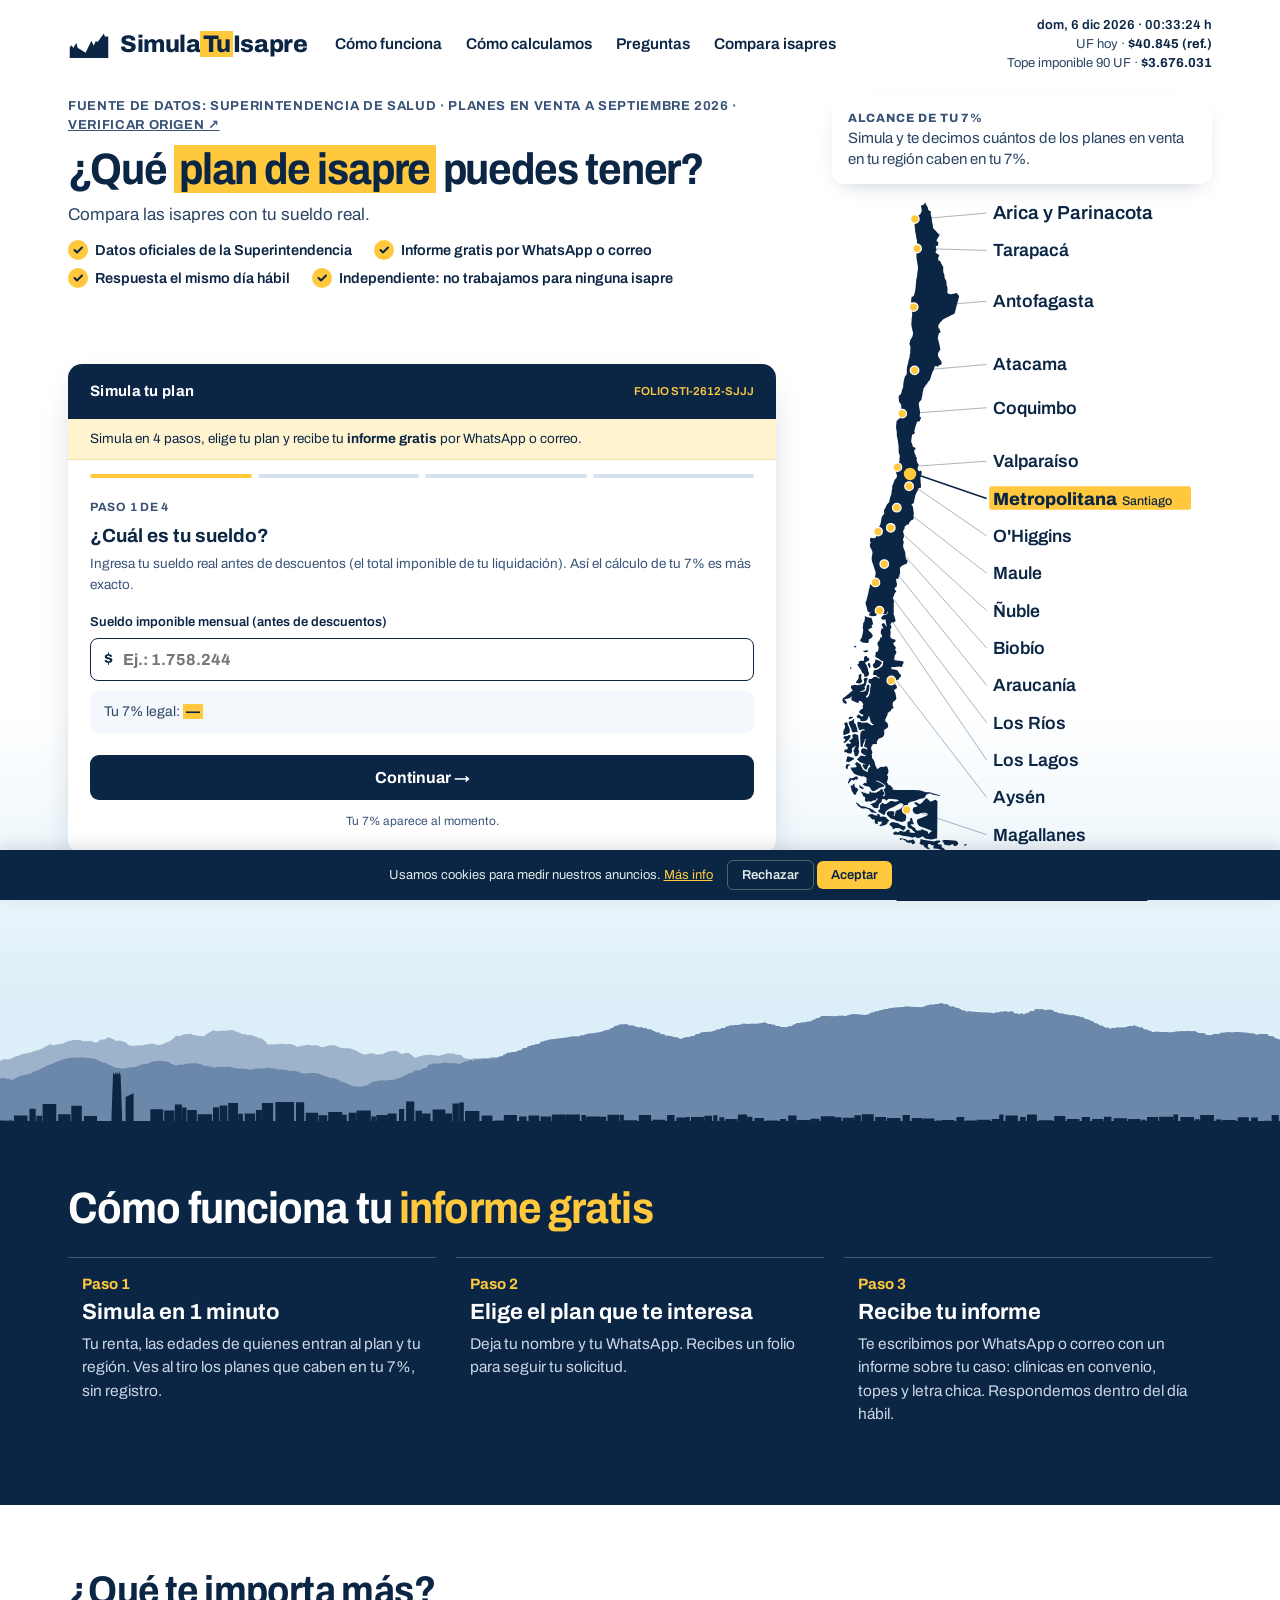
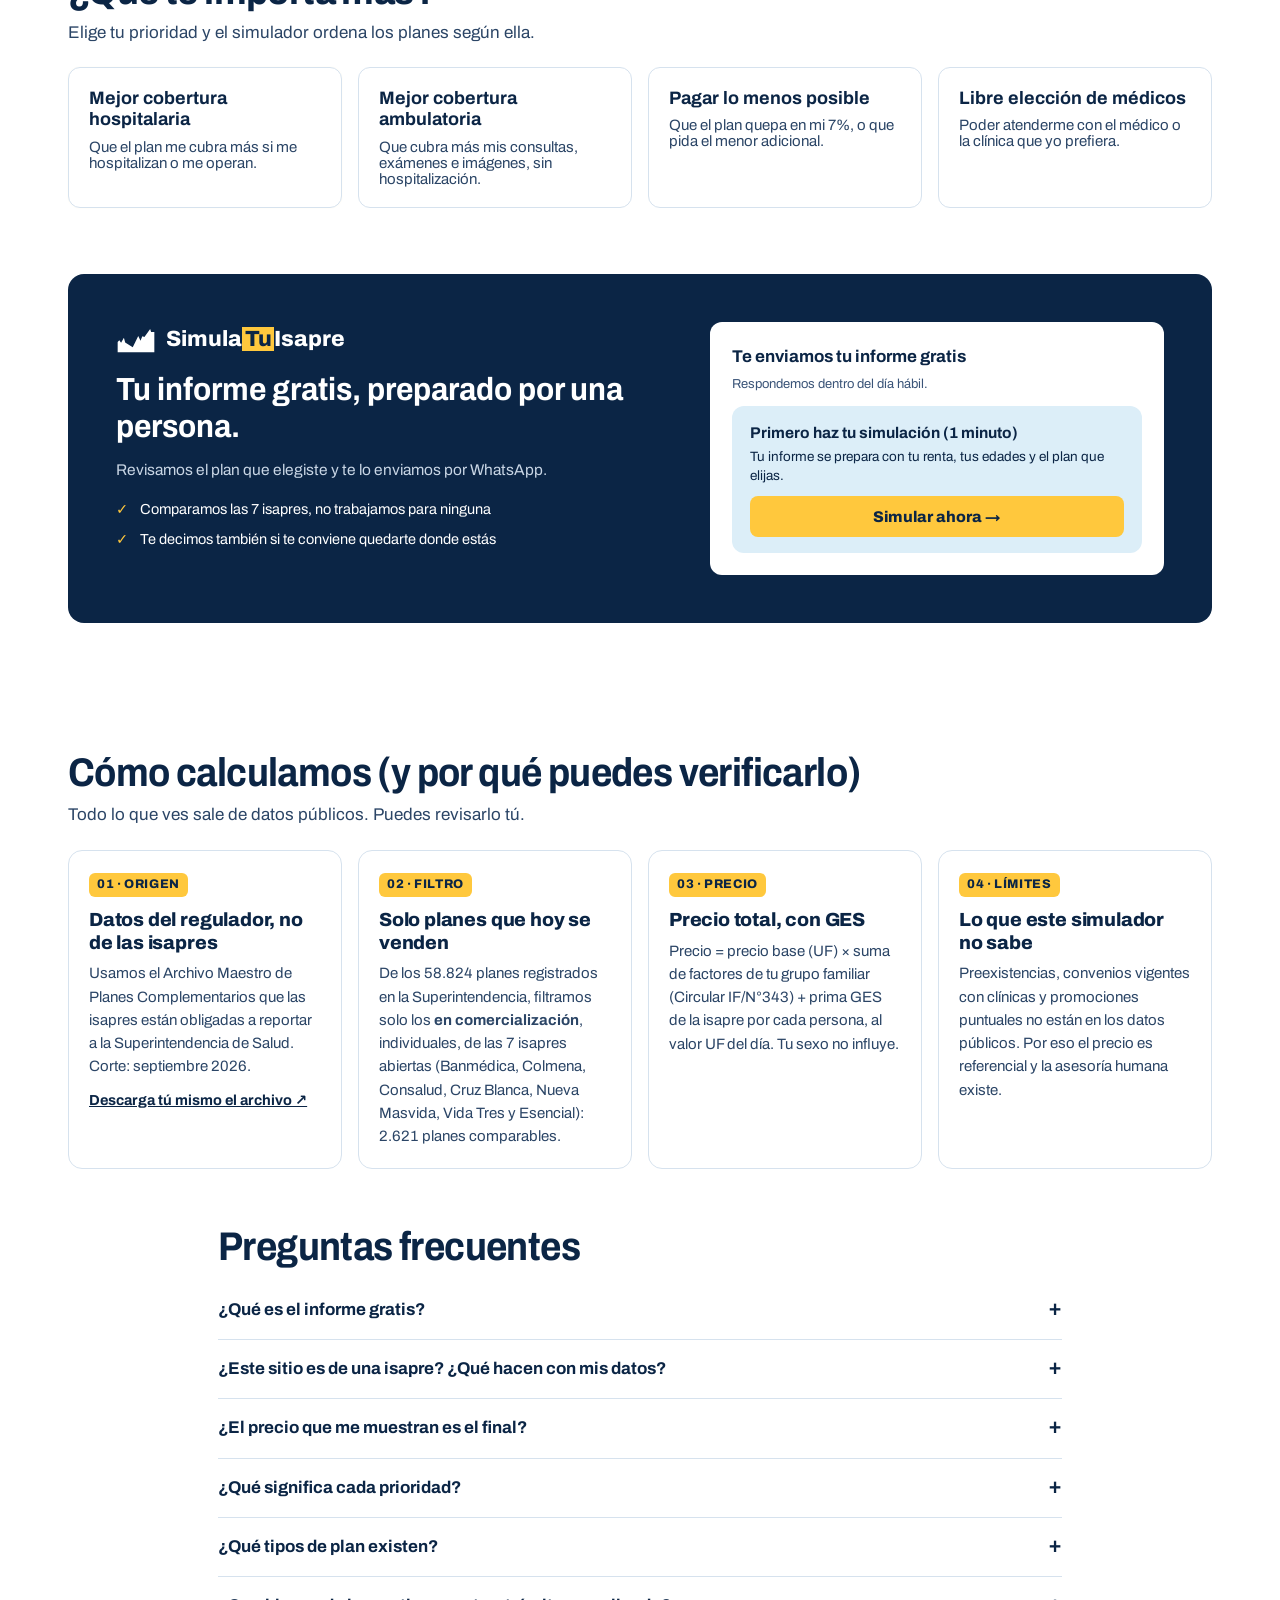
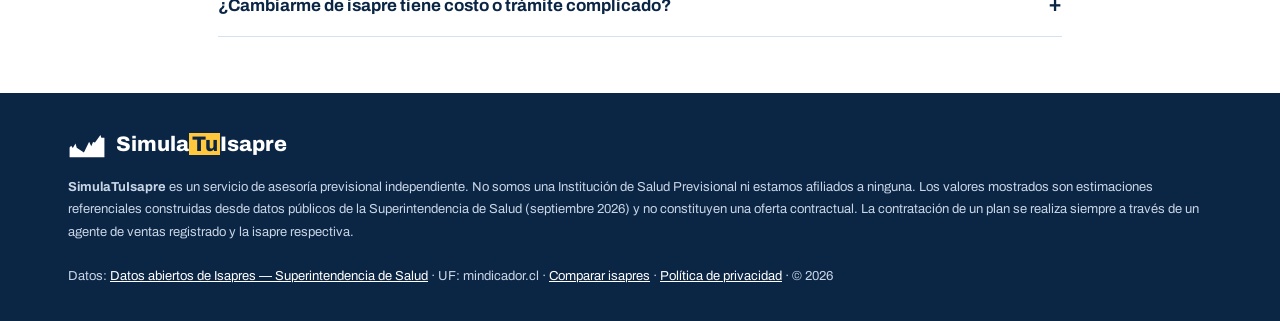
==== commit 4fd9ff4b: "Add files via upload" ====
--- a/index.html
+++ b/index.html
@@ -278,6 +278,21 @@
 .m-card a{display:inline-block;margin-top:10px;font-size:14.5px;font-weight:700}
 @media(max-width:1000px){.metodo-grid{grid-template-columns:repeat(2,minmax(0,1fr))}}
 @media(max-width:600px){.metodo{padding:48px 18px 40px}.metodo-grid{grid-template-columns:1fr}}
+
+/* Celular: el simulador primero (18-11-2026) */
+.h-conf{display:none}
+@media(max-width:900px){
+ .hero{grid-template-areas:"txt" "sim" "conf" "mapa"!important;gap:14px!important}
+ .h-txt .dato,.h-txt .puntos,.h-txt .migas{display:none}
+ .h-conf{display:block;grid-area:conf}
+ .h-conf .puntos{margin-top:0}
+ .h-conf .dato{margin-top:12px}
+ .h-sim .ayuda{display:none}
+}
+@media(max-width:600px){
+ .cookies{padding:8px 12px!important;font-size:12.5px!important;gap:8px!important}
+ .cookies button{padding:6px 10px!important;font-size:12.5px!important}
+}
 </style>
 </head>
 <body>
@@ -297,19 +312,25 @@
 <section class="hero envoltura">
   <div class="h-txt">
     <p class="dato">Fuente de datos: Superintendencia de Salud · planes en venta a <b class="periodo-dyn">septiembre 2026</b> · <a href="https://www.superdesalud.gob.cl/tax-biblioteca-digital/datos-abiertos-de-isapres-6988/" target="_blank" rel="noopener">verificar origen ↗</a></p>
-    <h1>Los <em id="nPlanes">2.621</em> planes de isapre en venta hoy, comparados con tu <mark>sueldo real</mark>.</h1>
-    <p class="sub">Ingresa tu renta y te mostramos al tiro qué planes puedes pagar con tu 7%, con la información oficial de cada isapre.</p>
+    <h1>¿Qué <mark>plan de isapre</mark> puedes tener?</h1>
+    <p class="sub">Compara las isapres con tu sueldo real.</p>
     <ul class="puntos">
-      <li>Datos oficiales</li>
+      <li>Datos oficiales de la Superintendencia</li>
       <li>Informe gratis por WhatsApp o correo</li>
-      <li>Precio total, con GES incluido</li>
-      <li>Las 7 isapres abiertas</li>
+      <li>Respuesta el mismo día hábil</li>
+      <li>Independiente: no trabajamos para ninguna isapre</li>
     </ul>
   </div>
   <div class="h-sim">
     <!-- Simulador: lo dibuja /simulador.js (el mismo archivo para todo el sitio) -->
     <div data-sti="ficha"></div>
   </div>
+  <div class="h-conf"><ul class="puntos">
+      <li>Datos oficiales de la Superintendencia</li>
+      <li>Informe gratis por WhatsApp o correo</li>
+      <li>Respuesta el mismo día hábil</li>
+      <li>Independiente: no trabajamos para ninguna isapre</li>
+    </ul><p class="dato">Fuente de datos: Superintendencia de Salud · planes en venta a <b class="periodo-dyn">septiembre 2026</b> · <a href="https://www.superdesalud.gob.cl/tax-biblioteca-digital/datos-abiertos-de-isapres-6988/" target="_blank" rel="noopener">verificar origen ↗</a></p></div>
   <aside class="h-mapa" aria-label="Tu región">
     <button type="button" class="alcance" id="alcance" data-ir="simular">
       <small>Alcance de tu 7%</small>
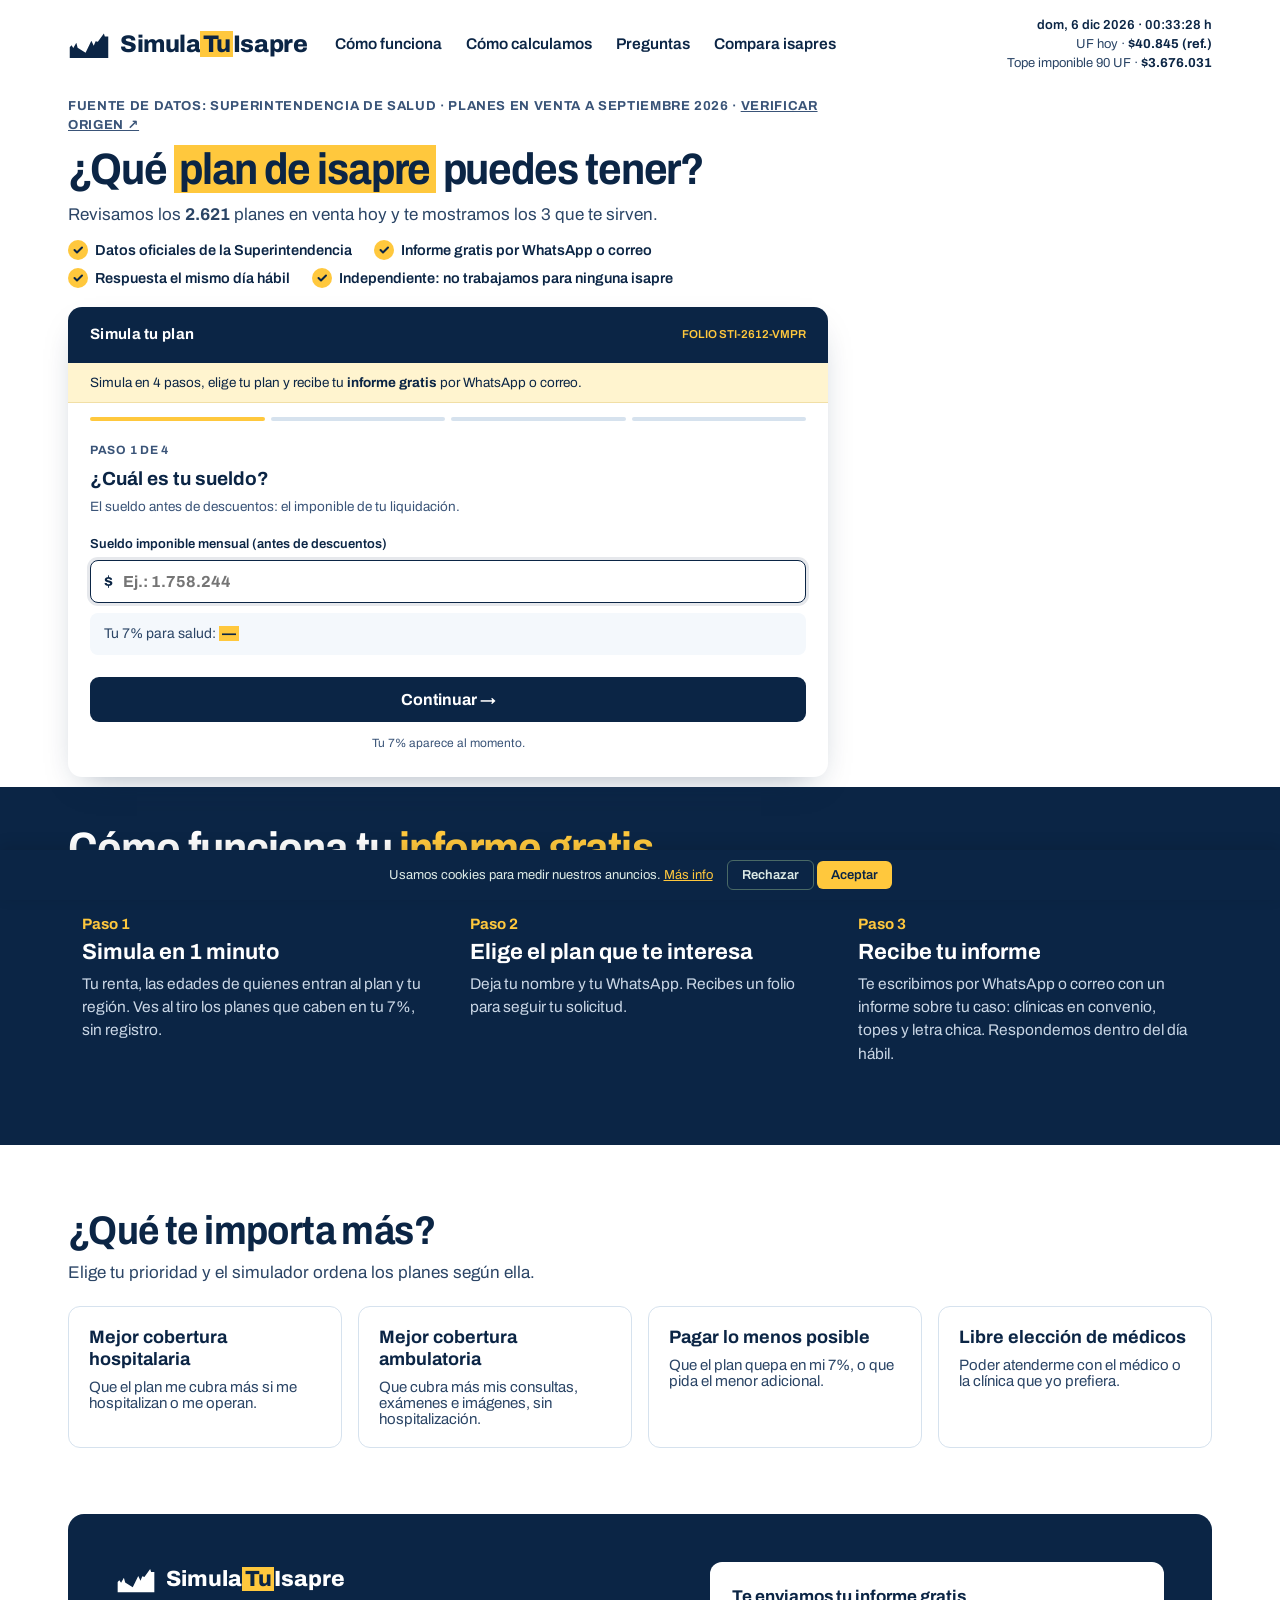
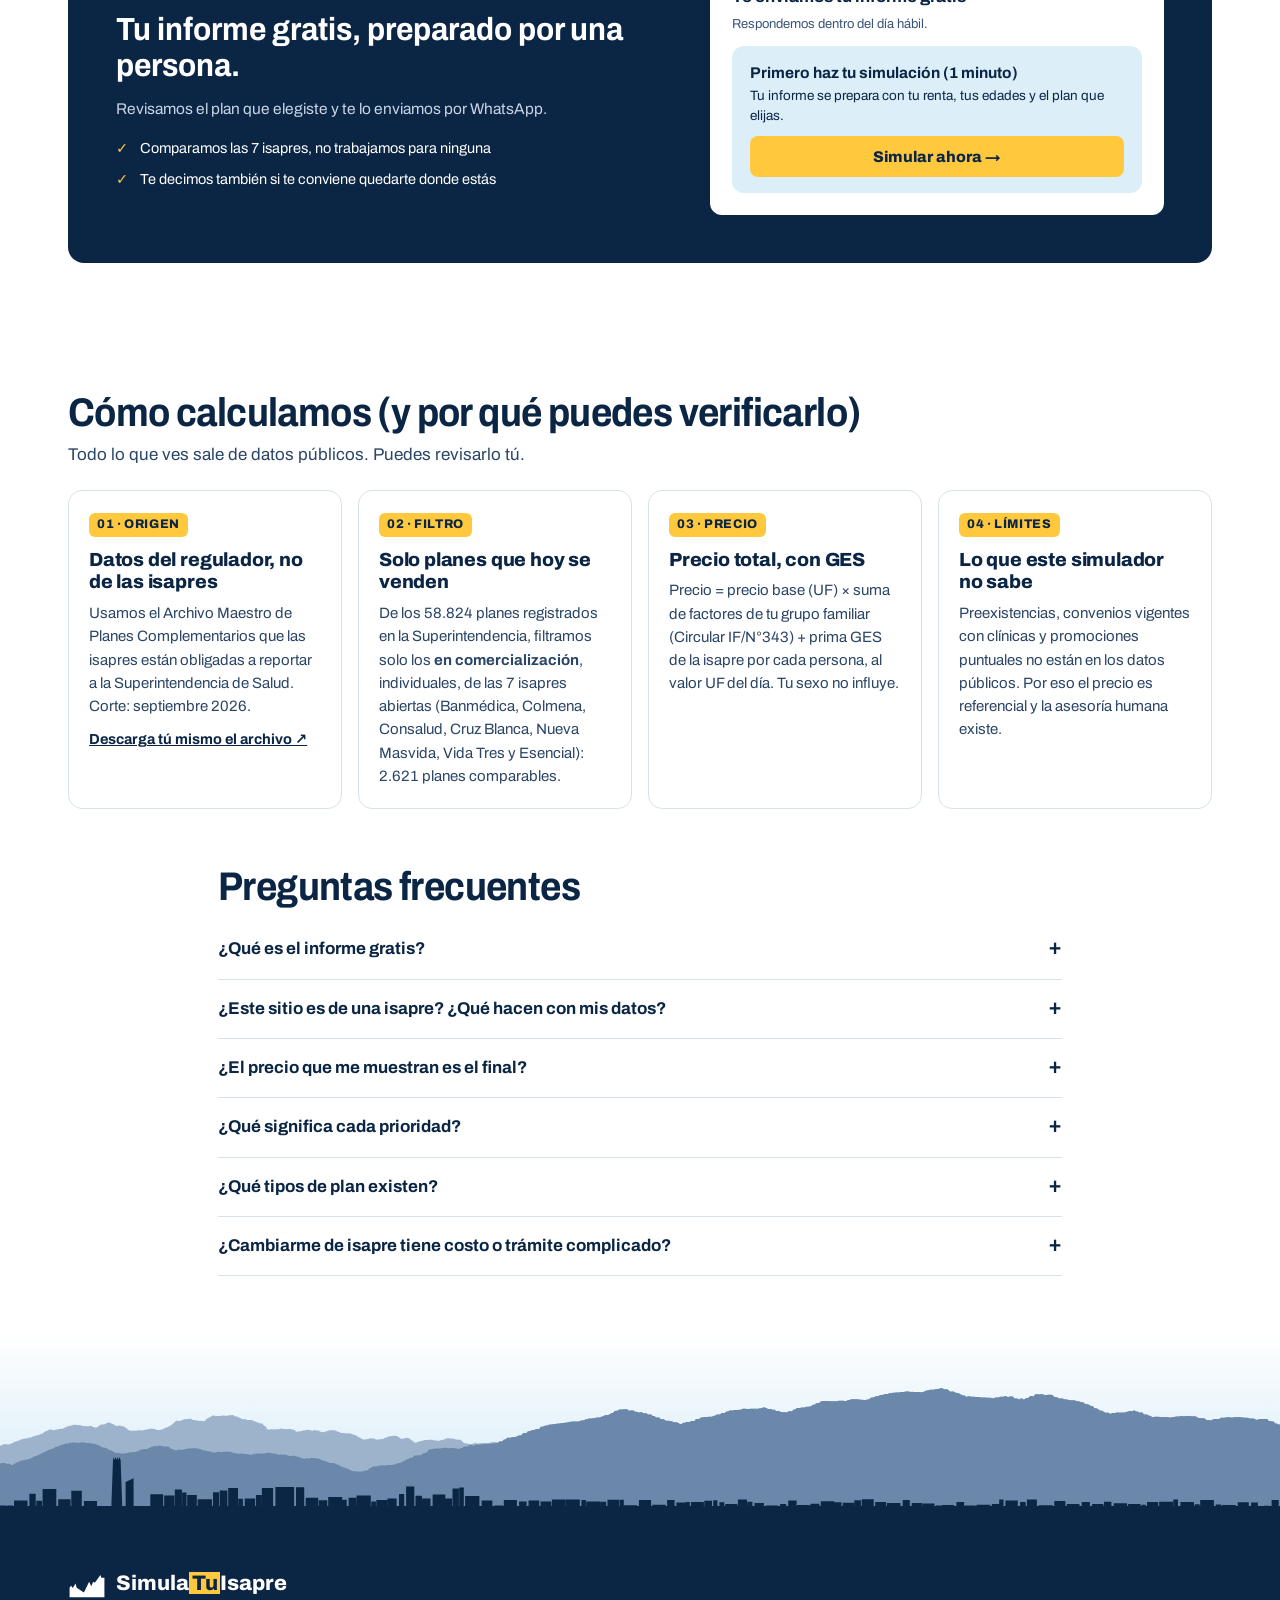
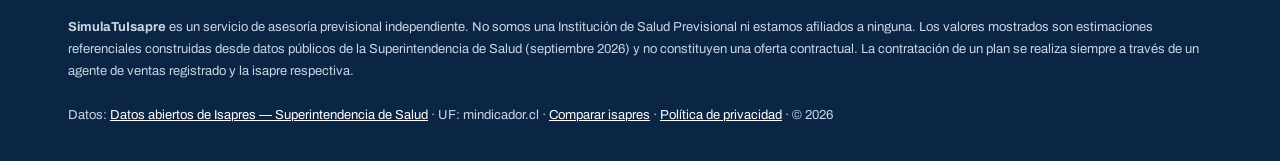
==== commit 38eba3ed: "Add files via upload" ====
--- a/index.html
+++ b/index.html
@@ -54,7 +54,8 @@
 @media(max-width:600px){.envoltura{padding:0 18px}}
 
 /* Cabecera */
-.cielo{background:linear-gradient(180deg,#FFFFFF 0%,#FFFFFF 62%,var(--cielo) 88%,var(--cielo) 100%)}
+.cielo{background:#FFFFFF}
+.cierre{background:linear-gradient(180deg,#FFFFFF 0%,var(--cielo) 72%,var(--cielo) 100%);margin-top:48px}
 header.top{display:flex;align-items:center;justify-content:space-between;gap:12px 28px;flex-wrap:wrap;padding-top:16px;padding-bottom:10px}
 .logo{display:flex;align-items:center;gap:10px;text-decoration:none;color:var(--tinta);font-weight:800;font-size:24px;letter-spacing:-.02em}
 .logo svg{width:42px;height:32px;flex:none}
@@ -68,9 +69,10 @@
 @media(max-width:520px){header.top{flex-wrap:nowrap;gap:8px}.logo{font-size:17px;gap:6px;flex:none}.logo svg{width:28px;height:21px}.uf-hoy{font-size:10.5px;white-space:nowrap;margin-left:auto;line-height:1.4}}
 
 /* Portada de la página */
-.hero{display:grid;grid-template-columns:minmax(0,1fr) 380px;grid-template-areas:"txt mapa" "sim mapa";gap:22px 56px;padding-top:14px;padding-bottom:10px;align-items:start}
-.h-txt{grid-area:txt}.h-sim{grid-area:sim}.h-mapa{grid-area:mapa}
-@media(max-width:900px){.hero{grid-template-columns:1fr;grid-template-areas:"txt" "sim" "mapa";gap:22px}}
+.hero{display:grid;grid-template-columns:minmax(0,1fr);grid-template-areas:"txt" "sim";gap:22px;padding-top:14px;padding-bottom:10px;align-items:start}
+.h-txt,.h-sim{max-width:760px}
+.h-txt{grid-area:txt}.h-sim{grid-area:sim}
+@media(max-width:900px){.hero{grid-template-columns:1fr;grid-template-areas:"txt" "sim";gap:22px}}
 .migas{font-size:13px;color:var(--gris);margin-bottom:10px}.migas a{color:var(--gris)}
 .dato{font-size:13px;font-weight:700;letter-spacing:.05em;text-transform:uppercase;color:var(--gris);line-height:1.5}
 .dato a{color:var(--gris)}
@@ -80,22 +82,12 @@
 .puntos li{list-style:none;display:flex;gap:7px;align-items:center}
 .puntos li::before{content:"";width:20px;height:20px;flex:none;border-radius:50%;background:var(--sol) no-repeat center/12px url("data:image/svg+xml,%3Csvg xmlns='http://www.w3.org/2000/svg' viewBox='0 0 24 24' fill='none' stroke='%230B2545' stroke-width='4' stroke-linecap='round' stroke-linejoin='round'%3E%3Cpath d='M5 12l5 5L20 7'/%3E%3C/svg%3E")}
 
-/* Mapa */
-.h-mapa{display:flex;flex-direction:column;gap:14px}
-.mapa{display:block;width:100%;height:auto}
-.mapa text{font-size:27px;font-weight:600;fill:var(--tinta)}
-.mapa .ld{fill:none;stroke:var(--tinta);stroke-width:1.5;stroke-opacity:.35}
-.mapa .dt{fill:var(--sol);stroke:#fff;stroke-width:2}
-.mapa .mk{fill:var(--sol);opacity:0}
 .mreg{cursor:pointer}
 .mreg.on text{font-weight:800}
 .mreg.on .mk{opacity:1}
 .mreg.on .ld{stroke-opacity:1;stroke-width:2.5}
 .mreg.on .dt{r:11;stroke:var(--tinta);stroke-width:3}
 .mreg:focus{outline:none}.mreg:focus-visible .mk{opacity:1;fill:none;stroke:var(--tinta);stroke-width:3}
-.mapa-pie{font:inherit;font-size:14px;font-weight:700;color:var(--tinta);text-align:center;background:none;border:0;cursor:pointer;display:block;margin:0 auto;padding:8px 14px;border-radius:999px;text-decoration:underline;text-underline-offset:4px;transition:background .15s ease,box-shadow .15s ease}
-.mapa-pie:hover,.mapa-pie:focus-visible{background:var(--sol);box-shadow:0 0 0 4px rgba(255,200,61,.45);text-decoration:none}
-@media(max-width:900px){.h-mapa{max-width:440px;width:100%;margin:6px auto 0}}
 
 /* Alcance de tu 7% */
 .alcance{width:100%;text-align:left;background:#fff;border:0;border-radius:12px;padding:14px 16px;display:flex;flex-direction:column;gap:3px;box-shadow:0 8px 22px -12px rgba(11,37,69,.35);color:var(--tinta);transition:transform .15s ease}
@@ -123,9 +115,7 @@
 .chip{border-color:#B9CCE0}
 .guia-sim{display:none;margin:12px 22px 0;background:var(--sol);color:var(--tinta);font-weight:700;font-size:14.5px;border-radius:999px;padding:7px 14px}
 .guia-sim.ver{display:block}
-@keyframes latido{0%{box-shadow:0 0 0 16px rgba(255,200,61,0)}65%{box-shadow:0 0 0 2px rgba(255,200,61,.95)}100%{box-shadow:0 0 0 0 rgba(255,200,61,0)}}
-.ficha .paso:not(.oculto) .btn-verde{animation:latido 1.8s ease-in-out infinite}
-@media(hover:hover){.ficha .paso:not(.oculto) .btn-verde:hover{animation:none;box-shadow:0 0 0 4px var(--sol)}}
+@media(hover:hover){.ficha .paso:not(.oculto) .btn-verde:hover{box-shadow:0 0 0 4px var(--sol)}}
 
 /* Todo lo que se puede tocar reacciona al pasar el mouse */
 input[type=text],input[type=tel],input[type=email],select{transition:border-color .15s ease, box-shadow .15s ease, background .15s ease}
@@ -149,10 +139,7 @@
 .ticket.destacado{animation:realce 1.6s ease-in-out 3}
 .ticket.destacado .badge-top{font-size:12.5px;padding:5px 14px;box-shadow:0 2px 0 var(--tinta)}
 .tk-cta .btn:hover{box-shadow:0 0 0 4px var(--sol)}
-.ticket.destacado .tk-cta .btn{animation:latido 1.8s ease-in-out infinite}
-  #leadForm .btn-pedir{animation:latido 1.8s ease-in-out infinite}
-.lead-form .btn-verde{animation:latido 1.8s ease-in-out infinite}
-@media(hover:hover){.lead-form .btn-verde:hover,.sin-sim .btn-sim:hover{animation:none;box-shadow:0 0 0 4px var(--sol);transform:translateY(-2px)}}
+  @media(hover:hover){.lead-form .btn-verde:hover,.sin-sim .btn-sim:hover{box-shadow:0 0 0 4px var(--sol);transform:translateY(-2px)}}
 .sin-sim .btn-sim{transition:transform .15s ease, box-shadow .15s ease}
 .asesoria .marca-informe{display:flex;align-items:center;gap:10px;font-size:22px;font-weight:800;color:#fff;margin-bottom:16px}
 .asesoria .marca-informe svg{width:40px;height:30px;flex:none}
@@ -202,7 +189,7 @@
 .asesoria li::before{color:var(--sol)}
 .sin-sim{background:var(--cielo);border:0;border-radius:12px;padding:16px 18px;color:var(--tinta)}
 .sin-sim b{font-size:15.5px}
-.sin-sim .btn-sim{background:var(--sol);color:var(--tinta);font-weight:800;animation:latido 1.8s ease-in-out infinite;font-size:15.5px;padding:12px 14px}
+.sin-sim .btn-sim{background:var(--sol);color:var(--tinta);font-weight:800;font-size:15.5px;padding:12px 14px}
 .sin-sim .btn-sim:hover{background:var(--sol)}
 .folio-box{border-color:var(--tinta)}
 .btn-link{color:var(--tinta)}
@@ -253,11 +240,8 @@
 @media(max-width:345px){.logo{font-size:15px;gap:5px}.logo svg{width:24px;height:18px}.uf-hoy{font-size:9.5px}}
 
 /* Llamados a empezar */
-.ficha.espera-renta .paso[data-paso="1"] .btn-verde{animation:none}
-.ficha input.llamar{animation:latido 1.8s ease-in-out infinite;border-color:var(--tinta)}
+.ficha input.llamar{border-color:var(--tinta);box-shadow:0 0 0 3px rgba(11,37,69,.10)}
 .mreg text{transform-box:fill-box;transform-origin:left center}
-.mapa-pie{animation:latido 1.8s ease-in-out infinite}
-@media(hover:hover){.mapa-pie:hover{animation:none}}
 .pr:active{border-color:var(--tinta);box-shadow:0 0 0 3px rgba(255,200,61,.6),0 12px 26px -14px rgba(11,37,69,.4)}
 
 /* Propio de la portada */
@@ -282,7 +266,7 @@
 /* Celular: el simulador primero (18-11-2026) */
 .h-conf{display:none}
 @media(max-width:900px){
- .hero{grid-template-areas:"txt" "sim" "conf" "mapa"!important;gap:14px!important}
+ .hero{grid-template-areas:"txt" "sim" "conf"!important;gap:14px!important}
  .h-txt .dato,.h-txt .puntos,.h-txt .migas{display:none}
  .h-conf{display:block;grid-area:conf}
  .h-conf .puntos{margin-top:0}
@@ -313,7 +297,7 @@
   <div class="h-txt">
     <p class="dato">Fuente de datos: Superintendencia de Salud · planes en venta a <b class="periodo-dyn">septiembre 2026</b> · <a href="https://www.superdesalud.gob.cl/tax-biblioteca-digital/datos-abiertos-de-isapres-6988/" target="_blank" rel="noopener">verificar origen ↗</a></p>
     <h1>¿Qué <mark>plan de isapre</mark> puedes tener?</h1>
-    <p class="sub">Compara las isapres con tu sueldo real.</p>
+    <p class="sub">Revisamos los <b class="total-dyn">2.621</b> planes en venta hoy y te mostramos los 3 que te sirven.</p>
     <ul class="puntos">
       <li>Datos oficiales de la Superintendencia</li>
       <li>Informe gratis por WhatsApp o correo</li>
@@ -331,20 +315,11 @@
       <li>Respuesta el mismo día hábil</li>
       <li>Independiente: no trabajamos para ninguna isapre</li>
     </ul><p class="dato">Fuente de datos: Superintendencia de Salud · planes en venta a <b class="periodo-dyn">septiembre 2026</b> · <a href="https://www.superdesalud.gob.cl/tax-biblioteca-digital/datos-abiertos-de-isapres-6988/" target="_blank" rel="noopener">verificar origen ↗</a></p></div>
-  <aside class="h-mapa" aria-label="Tu región">
-    <button type="button" class="alcance" id="alcance" data-ir="simular">
-      <small>Alcance de tu 7%</small>
-      <span id="alcanceTxt">Simula y te decimos cuántos de los planes en venta en tu región caben en tu 7%.</span>
-    </button>
-    <svg class="mapa" viewBox="-10 0 580 1010" role="group" aria-label="Mapa de Chile: elige tu región"><path d="M114.3 28.6 L115.1 28.3 L117.0 28.1 L119.1 28.1 L121.6 27.0 L124.3 25.0 L126.1 22.0 L126.9 19.3 L126.9 17.0 L126.1 14.0 L125.9 11.9 L126.8 10.9 L129.3 10.5 L131.3 8.5 L132.9 6.8 L133.2 9.7 L136.0 13.7 L136.9 18.1 L137.5 18.7 L141.4 20.9 L141.5 21.4 L140.9 22.3 L140.3 23.3 L140.7 24.9 L141.4 26.9 L141.7 28.9 L142.1 30.9 L142.5 33.9 L142.8 36.7 L143.8 40.7 L144.0 43.3 L144.0 44.8 L144.7 46.3 L146.2 48.0 L148.3 49.8 L149.9 51.9 L151.1 53.3 L152.6 54.5 L153.7 55.5 L154.2 56.3 L154.3 56.9 L153.8 57.4 L152.0 60.2 L149.5 64.3 L149.5 64.9 L152.0 67.9 L152.3 69.1 L152.3 70.7 L151.5 72.8 L148.9 73.4 L148.3 74.0 L148.3 74.6 L148.9 75.5 L148.8 77.5 L149.7 79.7 L149.2 80.4 L148.3 81.4 L148.2 82.4 L148.5 83.5 L149.6 84.4 L153.6 87.5 L153.9 87.9 L153.8 88.3 L152.3 90.3 L152.1 91.6 L152.2 93.7 L152.4 95.1 L152.9 95.6 L154.9 96.3 L157.4 101.0 L159.8 105.4 L159.7 109.2 L160.0 113.7 L161.5 117.2 L161.7 120.0 L162.2 123.2 L164.0 125.1 L164.8 128.9 L164.9 130.9 L164.8 132.3 L166.2 136.4 L166.4 140.0 L166.1 142.6 L166.1 144.0 L166.3 145.0 L167.5 145.9 L168.0 146.5 L169.8 146.7 L172.4 146.8 L176.9 145.8 L180.3 145.0 L184.1 149.6 L182.5 156.0 L179.8 166.1 L177.8 173.9 L177.4 174.9 L177.0 176.5 L172.6 178.7 L166.1 181.9 L162.8 183.6 L158.7 185.8 L157.7 187.6 L156.5 188.5 L155.2 189.8 L154.6 191.1 L153.4 192.0 L152.3 195.0 L152.3 197.4 L153.0 199.0 L154.3 199.7 L154.6 201.6 L155.0 202.9 L155.9 204.0 L155.7 204.8 L155.0 205.5 L153.6 205.8 L152.7 207.8 L151.7 212.5 L151.5 214.2 L152.7 218.5 L153.3 220.9 L155.1 229.3 L155.3 231.6 L153.0 234.8 L152.0 236.8 L151.7 238.5 L151.7 239.8 L151.9 241.1 L153.9 245.0 L156.2 248.6 L157.3 250.4 L157.3 252.9 L156.7 254.3 L155.5 254.9 L152.8 255.8 L151.7 257.2 L150.4 257.5 L149.3 256.3 L148.0 256.6 L146.5 257.6 L145.9 260.0 L144.5 264.1 L143.3 265.3 L142.5 268.4 L140.9 272.9 L140.1 275.7 L139.7 277.6 L138.2 278.9 L136.3 281.4 L134.9 283.9 L134.4 284.6 L133.3 284.8 L132.5 287.0 L129.9 290.4 L129.2 294.2 L128.3 296.3 L128.1 300.0 L126.6 306.8 L126.4 308.3 L124.9 309.5 L122.9 312.1 L122.3 314.0 L123.2 319.8 L124.3 325.6 L124.4 328.3 L123.9 332.0 L123.7 333.6 L124.4 334.3 L125.6 334.7 L126.0 336.2 L125.1 337.1 L124.7 338.9 L123.7 340.9 L120.7 341.7 L119.7 341.0 L119.4 341.6 L119.5 343.0 L118.9 344.7 L117.3 349.2 L116.3 353.3 L115.7 355.1 L115.9 356.6 L116.4 357.4 L116.5 358.2 L115.6 359.2 L114.9 360.7 L114.0 361.0 L113.1 360.5 L112.2 361.5 L112.0 363.4 L111.5 365.9 L111.2 368.7 L110.8 372.4 L112.1 374.9 L113.6 379.5 L114.8 380.6 L116.1 380.5 L117.1 381.4 L117.6 382.5 L116.9 384.4 L115.5 384.7 L115.4 385.8 L115.8 388.2 L116.3 390.5 L117.5 391.7 L118.1 394.8 L119.4 395.9 L119.2 399.9 L120.5 404.6 L121.8 406.0 L122.4 406.6 L122.0 408.7 L120.9 410.3 L120.7 412.9 L121.1 414.8 L122.4 416.7 L123.5 416.9 L125.0 416.1 L126.5 417.0 L126.8 418.5 L127.0 420.0 L126.1 421.8 L125.2 425.2 L125.0 428.6 L125.3 433.8 L125.7 437.8 L125.8 440.3 L125.9 441.4 L125.3 442.2 L123.9 442.6 L122.8 442.8 L121.8 443.4 L121.5 444.7 L120.8 446.8 L119.9 448.4 L118.5 450.7 L117.6 453.1 L116.9 454.7 L117.0 455.7 L116.4 457.8 L115.9 459.6 L114.8 465.4 L113.3 466.6 L112.1 467.2 L111.5 468.0 L111.9 469.6 L113.2 470.1 L113.6 471.4 L113.5 473.4 L114.3 475.2 L114.2 477.4 L115.0 481.7 L114.3 484.4 L114.6 486.8 L114.5 489.2 L113.5 491.1 L111.3 491.4 L110.1 493.1 L108.0 495.0 L107.8 496.5 L107.5 497.8 L106.6 498.3 L105.4 498.3 L104.3 498.5 L102.8 500.3 L101.2 501.2 L100.8 502.6 L101.0 504.3 L100.1 505.4 L99.1 507.4 L98.4 509.5 L99.1 511.5 L99.8 515.1 L99.9 516.6 L99.0 519.5 L98.2 521.4 L99.0 523.8 L99.6 525.2 L99.0 528.1 L98.5 530.0 L98.9 533.4 L100.4 537.3 L101.8 540.7 L102.0 544.6 L102.3 547.8 L103.0 551.2 L104.4 552.5 L105.5 553.7 L105.2 555.3 L104.5 557.3 L103.3 558.8 L100.6 559.3 L98.3 560.6 L96.5 561.6 L95.1 562.7 L94.1 563.9 L93.6 565.2 L94.0 571.0 L93.7 573.1 L92.8 576.1 L91.9 578.5 L91.6 579.2 L91.5 580.3 L91.3 581.3 L90.3 581.5 L88.9 581.1 L88.2 581.3 L87.6 582.1 L88.1 584.0 L88.6 587.3 L89.3 588.7 L89.1 589.8 L88.8 592.1 L87.9 594.1 L86.7 594.1 L85.9 594.8 L85.6 596.2 L85.9 598.0 L87.5 599.4 L88.1 600.3 L87.8 601.5 L86.6 602.0 L85.9 603.0 L85.2 605.2 L84.2 607.7 L83.2 609.6 L83.1 612.1 L84.5 614.8 L84.3 617.5 L84.2 625.2 L84.1 627.8 L84.5 632.2 L84.0 633.4 L83.7 634.5 L85.0 637.7 L86.6 642.8 L87.0 644.8 L86.8 646.2 L84.7 647.4 L83.0 647.9 L82.0 647.1 L81.3 647.4 L80.5 648.9 L79.6 650.1 L79.3 651.4 L80.3 652.9 L80.8 655.9 L79.7 657.2 L78.9 658.6 L79.2 660.5 L79.5 663.8 L78.9 669.3 L79.8 671.3 L80.7 672.3 L83.9 673.4 L86.3 673.9 L87.0 675.8 L86.7 677.3 L85.5 678.0 L83.8 678.6 L83.8 681.0 L85.3 683.3 L87.0 684.9 L87.3 686.4 L87.2 687.9 L86.1 689.2 L87.7 691.9 L88.4 693.8 L87.7 695.2 L86.6 697.3 L85.7 698.4 L85.7 699.5 L85.3 701.9 L85.2 704.2 L85.5 705.6 L95.7 706.6 L98.0 707.1 L99.3 708.4 L99.1 710.2 L97.8 712.0 L97.0 715.4 L95.0 716.0 L93.0 715.1 L90.9 715.4 L89.0 715.6 L86.3 715.7 L82.7 716.2 L80.5 715.7 L80.4 716.9 L81.0 719.1 L85.7 719.8 L90.1 721.1 L91.5 723.4 L93.3 726.0 L95.1 727.6 L95.2 730.2 L92.3 733.0 L91.9 734.9 L88.1 735.5 L87.1 736.7 L86.5 740.4 L87.0 743.4 L88.4 744.4 L89.4 746.4 L88.3 748.7 L85.8 750.3 L84.4 751.8 L85.3 753.0 L86.4 754.9 L86.7 755.9 L87.4 758.7 L88.1 762.6 L88.0 764.5 L87.3 766.0 L84.8 768.2 L83.1 769.2 L82.7 772.0 L82.6 774.0 L82.8 775.9 L83.9 777.4 L83.8 778.8 L82.3 779.2 L81.0 779.9 L79.7 782.5 L76.1 785.2 L74.8 786.4 L74.9 788.5 L73.4 791.4 L72.2 794.0 L71.2 796.4 L71.4 798.9 L73.5 800.0 L75.1 802.5 L75.9 805.6 L74.6 809.1 L71.6 810.5 L69.9 812.0 L69.4 813.1 L69.9 816.8 L69.7 818.6 L69.3 820.2 L68.5 821.5 L66.9 822.9 L64.1 824.1 L61.7 825.0 L60.7 826.0 L59.4 828.1 L58.3 830.5 L58.6 833.4 L51.9 833.8 L51.5 835.9 L50.0 837.7 L49.6 840.8 L51.0 843.7 L51.7 846.3 L50.5 849.3 L51.0 852.4 L51.1 854.9 L53.4 857.6 L55.0 861.0 L55.7 863.9 L56.2 866.1 L56.8 867.5 L57.8 869.0 L58.2 870.8 L59.7 871.4 L62.3 869.7 L64.1 868.6 L65.4 868.2 L69.1 868.4 L71.4 867.4 L72.4 867.5 L73.8 868.1 L74.9 869.3 L75.7 872.1 L76.2 875.3 L75.6 878.5 L74.5 879.2 L74.1 880.1 L74.5 882.0 L75.7 883.4 L75.6 885.4 L74.3 889.8 L73.5 891.7 L75.0 893.7 L76.3 895.6 L79.0 896.9 L81.3 898.9 L82.8 900.5 L82.4 902.7 L83.5 903.3 L87.7 903.4 L93.8 903.4 L103.5 903.6 L112.9 903.7 L123.6 903.8 L128.7 905.6 L133.3 907.1 L139.1 907.1 L144.9 909.0 L149.2 910.2 L151.7 910.7 L154.4 911.2 L154.7 912.9 L143.2 910.4 L140.6 909.1 L138.4 908.9 L134.2 910.6 L131.8 914.6 L130.6 915.7 L127.7 916.7 L124.7 917.0 L114.8 920.8 L111.3 921.1 L108.9 922.1 L106.5 923.6 L105.6 926.7 L106.0 928.6 L103.3 935.5 L102.7 939.3 L102.6 941.3 L103.4 944.4 L102.4 949.9 L100.6 951.1 L96.2 952.6 L93.2 951.5 L88.1 950.5 L84.5 948.4 L79.8 946.9 L78.3 946.0 L74.1 941.9 L73.7 940.5 L73.4 938.7 L75.6 936.2 L76.8 936.0 L80.2 936.1 L83.0 935.7 L84.9 937.0 L85.4 940.0 L84.6 941.5 L83.8 942.5 L84.1 943.2 L86.1 942.2 L87.2 935.6 L94.1 932.4 L96.4 930.5 L98.7 927.5 L99.0 926.7 L99.2 925.6 L97.7 924.7 L94.4 923.5 L83.9 929.6 L79.2 931.3 L76.2 933.0 L72.5 936.2 L71.8 937.2 L71.0 939.3 L70.6 941.6 L67.0 940.5 L61.4 937.2 L60.3 935.9 L61.4 934.2 L63.1 932.8 L63.2 927.9 L63.6 926.3 L64.8 924.9 L66.9 923.4 L68.0 923.1 L68.9 923.7 L69.0 924.9 L72.6 924.8 L79.4 920.5 L82.3 920.4 L86.0 921.4 L90.2 920.8 L91.0 920.3 L91.9 919.3 L88.7 918.2 L85.7 917.6 L77.2 917.1 L75.4 917.6 L72.9 919.9 L72.1 919.3 L71.5 918.2 L68.6 917.4 L67.3 917.5 L65.9 918.6 L66.2 920.3 L65.4 922.1 L62.8 923.9 L61.0 926.8 L61.0 929.0 L60.9 930.2 L60.2 930.8 L58.9 931.5 L54.4 931.0 L51.9 928.7 L51.0 927.1 L48.1 925.4 L54.3 923.2 L56.4 922.0 L58.4 919.3 L59.9 917.5 L58.8 916.3 L57.6 916.3 L57.7 918.2 L56.4 919.8 L53.5 919.1 L49.4 921.4 L46.8 920.8 L42.6 921.5 L40.6 920.2 L40.1 918.6 L40.9 916.9 L40.1 914.1 L39.0 913.4 L37.8 913.5 L37.3 911.8 L36.0 908.9 L35.4 908.1 L34.8 906.7 L35.5 906.3 L36.9 906.7 L38.1 907.6 L40.1 907.7 L44.3 909.7 L46.0 909.2 L47.0 908.8 L47.3 907.2 L47.3 905.6 L48.1 905.6 L50.5 907.6 L52.0 907.4 L54.7 907.9 L56.0 907.7 L58.6 907.0 L62.5 904.8 L64.6 902.6 L65.6 902.3 L66.8 902.6 L67.6 903.2 L67.6 904.8 L68.5 906.2 L69.8 907.4 L70.2 908.8 L69.9 910.2 L67.6 912.2 L67.2 912.9 L68.0 913.6 L68.9 913.3 L70.2 912.3 L70.9 910.9 L71.1 910.2 L71.2 909.2 L71.1 908.0 L69.3 904.6 L69.1 903.8 L69.1 902.2 L71.1 900.8 L71.7 899.6 L71.8 897.5 L70.7 896.0 L66.3 892.5 L58.8 889.0 L57.9 889.4 L57.3 890.0 L58.0 890.5 L59.0 890.7 L65.7 893.6 L67.4 895.2 L68.6 895.7 L69.9 896.8 L69.6 898.4 L62.8 900.0 L57.5 903.4 L53.5 905.4 L50.8 904.7 L49.4 902.6 L48.0 899.9 L45.9 898.3 L44.8 898.4 L43.8 898.1 L43.0 897.3 L41.4 898.0 L37.9 896.1 L36.8 895.3 L39.5 892.6 L42.3 893.7 L43.0 886.2 L42.1 884.5 L38.4 882.7 L36.6 882.9 L34.1 882.7 L32.4 881.8 L30.5 881.5 L28.9 881.0 L26.7 879.8 L24.2 879.2 L20.7 874.5 L19.3 872.0 L18.5 869.3 L23.7 869.3 L26.8 868.8 L27.6 867.7 L26.5 865.5 L25.0 863.8 L26.1 862.2 L27.7 861.0 L29.3 861.5 L33.4 864.3 L34.1 866.1 L37.0 871.8 L37.7 872.3 L38.0 872.9 L44.0 876.0 L44.8 876.0 L44.5 873.3 L46.2 869.7 L47.9 868.5 L48.7 868.5 L48.8 867.9 L47.2 866.4 L48.0 864.4 L47.4 864.3 L46.0 865.6 L43.1 872.0 L41.3 873.1 L38.9 870.2 L37.5 868.2 L36.8 867.5 L37.1 864.2 L41.9 864.9 L40.2 863.8 L34.6 861.9 L33.2 861.0 L32.2 860.7 L30.3 858.5 L28.0 856.6 L32.0 853.3 L34.0 850.9 L40.5 852.2 L41.7 851.5 L40.6 849.7 L39.4 850.3 L37.4 849.2 L34.2 846.0 L34.3 844.3 L34.9 841.3 L36.2 840.7 L38.8 840.0 L41.8 841.0 L43.1 841.8 L44.2 841.4 L43.1 839.2 L41.1 838.4 L38.9 836.8 L39.2 835.0 L39.9 833.5 L40.4 831.9 L40.8 829.7 L40.6 828.0 L41.2 827.2 L42.2 826.8 L42.2 826.1 L40.3 826.3 L39.6 828.5 L39.4 830.5 L38.0 832.1 L37.4 833.9 L37.1 836.1 L36.3 838.6 L34.7 837.7 L33.7 836.7 L33.4 836.0 L33.5 834.7 L33.1 826.8 L33.0 820.2 L33.9 815.1 L36.2 813.0 L37.3 812.4 L38.2 812.7 L39.7 812.7 L40.7 812.0 L37.4 810.7 L35.3 811.4 L33.9 812.4 L31.2 811.7 L30.6 809.0 L29.1 806.7 L28.8 803.8 L28.9 799.6 L32.7 799.9 L35.7 800.8 L43.9 800.7 L50.5 804.8 L53.5 804.2 L53.4 803.4 L51.1 802.4 L49.7 800.1 L48.9 799.4 L48.5 798.1 L48.4 796.5 L46.7 790.6 L46.0 790.8 L45.4 792.8 L44.0 796.1 L42.1 797.8 L39.1 798.4 L36.2 798.8 L33.7 798.2 L33.1 796.8 L33.2 795.2 L32.1 794.4 L29.2 793.7 L28.4 793.3 L27.5 791.9 L28.8 789.7 L29.9 788.4 L31.3 788.6 L32.6 789.2 L34.3 790.9 L35.9 791.3 L37.8 789.9 L38.1 789.0 L37.0 788.4 L35.9 788.2 L34.2 787.4 L31.0 784.8 L32.6 782.1 L36.5 779.0 L37.6 778.3 L36.6 775.8 L37.8 772.9 L36.6 770.6 L34.5 768.1 L31.6 767.5 L31.0 768.3 L30.9 769.3 L31.3 770.1 L31.0 770.6 L30.4 770.6 L26.7 770.1 L24.3 768.4 L20.3 766.9 L19.7 765.7 L19.3 763.9 L20.7 760.9 L20.0 760.9 L17.4 763.2 L13.5 764.4 L10.6 764.8 L9.3 765.8 L8.8 766.5 L9.6 767.0 L11.3 767.1 L12.5 770.0 L12.2 771.1 L11.6 771.9 L10.2 772.0 L7.4 770.0 L5.9 767.8 L5.9 765.9 L6.9 763.5 L11.4 760.2 L12.7 758.8 L15.3 757.2 L18.9 753.7 L21.9 751.8 L20.4 750.1 L18.9 747.7 L19.0 744.3 L25.2 743.0 L28.0 743.6 L31.4 743.5 L33.3 742.7 L34.7 742.5 L37.6 741.5 L38.9 740.2 L39.2 739.2 L39.2 738.4 L38.8 737.3 L38.4 734.5 L38.9 733.6 L40.1 732.5 L41.8 732.1 L42.5 732.2 L44.5 733.2 L44.1 734.7 L43.3 736.4 L41.7 743.3 L40.9 744.9 L39.6 746.2 L40.5 749.1 L39.2 751.0 L33.6 753.1 L32.8 753.3 L33.2 754.0 L36.5 753.8 L39.0 753.4 L41.5 751.6 L42.3 748.9 L43.4 743.6 L44.7 742.9 L46.3 742.7 L47.1 743.9 L46.9 746.7 L46.9 749.4 L44.8 757.4 L42.2 760.6 L41.9 761.5 L42.0 762.5 L44.0 762.3 L45.6 760.6 L46.7 758.4 L47.8 755.3 L47.7 753.1 L48.0 751.7 L48.5 747.2 L49.2 745.0 L49.2 741.8 L47.8 740.6 L45.9 739.9 L45.4 737.9 L46.4 734.1 L50.1 734.2 L53.6 731.6 L55.9 730.6 L57.2 730.8 L61.8 733.3 L62.7 733.4 L62.6 732.4 L61.9 731.8 L60.1 731.0 L56.7 728.2 L52.3 727.8 L53.1 724.3 L53.9 721.0 L56.1 720.6 L59.8 719.5 L66.7 714.7 L67.9 711.0 L68.3 706.9 L64.9 705.9 L61.3 703.2 L58.5 701.8 L55.9 700.0 L56.4 697.3 L56.8 692.9 L60.0 692.0 L61.4 686.0 L59.3 681.4 L59.8 678.0 L62.6 675.1 L63.1 673.1 L63.9 670.9 L66.3 670.6 L66.4 669.4 L66.2 667.2 L64.5 664.6 L64.5 661.0 L66.0 656.7 L68.4 657.0 L68.9 656.9 L67.2 654.3 L65.8 651.4 L66.0 650.3 L67.4 649.3 L68.9 648.8 L70.6 650.2 L73.0 654.9 L73.4 653.7 L72.4 649.0 L71.6 643.1 L69.1 643.9 L66.7 643.5 L65.8 642.5 L65.0 641.2 L65.8 639.6 L66.6 638.4 L68.3 636.9 L71.9 636.4 L74.5 634.5 L75.3 630.6 L74.5 631.0 L73.1 634.4 L70.7 635.6 L69.5 635.4 L68.1 634.7 L65.4 631.8 L63.8 631.1 L62.3 631.0 L61.1 631.7 L57.8 637.0 L56.4 637.9 L50.7 638.3 L48.6 637.7 L46.3 636.9 L46.6 635.6 L47.3 634.2 L48.6 633.5 L48.6 632.7 L46.8 632.5 L44.8 631.1 L43.8 629.2 L43.4 625.9 L41.6 620.7 L41.2 616.9 L42.5 614.3 L45.3 603.8 L46.2 598.4 L47.7 593.7 L47.6 590.6 L51.5 587.8 L53.0 586.1 L56.2 576.6 L56.7 571.4 L51.5 555.8 L50.7 552.8 L50.5 549.1 L51.7 543.0 L51.8 540.6 L50.8 537.3 L47.8 531.8 L47.8 529.0 L49.0 526.1 L47.8 522.5 L48.4 520.2 L49.0 518.5 L53.7 519.4 L55.8 519.0 L56.9 517.9 L57.8 515.0 L58.3 510.4 L58.5 508.4 L58.9 505.5 L61.2 504.3 L62.0 501.6 L63.9 497.8 L65.9 487.0 L67.9 484.4 L69.8 481.4 L69.1 476.8 L70.3 474.7 L71.5 473.2 L72.5 470.5 L73.9 467.9 L77.3 464.1 L78.1 459.5 L80.7 451.6 L81.2 446.5 L82.0 443.1 L81.8 439.9 L83.4 436.0 L84.8 432.7 L85.3 430.9 L88.7 426.6 L89.3 423.1 L88.1 420.8 L88.1 417.1 L87.1 412.1 L89.3 410.2 L90.2 408.8 L93.1 400.7 L92.9 397.6 L93.7 393.7 L91.8 389.0 L91.6 378.6 L90.5 370.5 L88.8 362.0 L88.9 357.3 L87.9 351.3 L87.8 347.9 L88.6 340.2 L94.1 335.3 L95.2 329.9 L95.9 322.5 L95.7 317.1 L95.1 314.7 L92.4 310.8 L91.7 303.7 L92.2 301.8 L94.5 299.8 L96.1 297.1 L96.9 292.8 L98.5 289.4 L99.2 281.3 L100.6 274.8 L101.3 272.5 L103.5 269.7 L103.9 268.9 L104.2 266.7 L104.1 261.6 L104.4 258.5 L106.2 252.3 L106.4 249.5 L108.3 243.1 L108.8 238.6 L109.6 236.2 L109.3 233.5 L109.8 227.4 L108.5 224.0 L108.2 222.0 L109.9 215.8 L111.0 214.3 L112.8 211.4 L113.6 208.1 L113.7 206.1 L111.4 195.8 L111.1 192.4 L111.6 184.2 L112.4 179.0 L112.2 174.8 L112.4 172.6 L112.8 169.9 L114.4 166.6 L114.8 164.3 L114.2 163.3 L112.3 162.2 L110.8 159.2 L110.7 156.2 L111.2 154.1 L111.3 151.1 L113.6 150.5 L114.9 148.8 L116.0 145.7 L117.5 138.1 L118.2 128.6 L119.0 122.9 L119.7 120.1 L120.2 114.3 L121.0 110.4 L121.2 106.9 L121.0 104.2 L118.8 90.5 L118.9 85.4 L119.8 77.6 L119.8 66.5 L119.6 64.0 L118.8 61.5 L118.5 58.3 L117.2 52.6 L116.0 41.1 L115.9 35.1 L115.4 29.9 L114.3 28.6ZM150.9 920.6 L150.9 928.3 L150.8 935.9 L150.8 943.0 L150.8 950.1 L150.7 957.0 L150.7 964.0 L150.5 971.9 L150.4 977.8 L147.3 977.8 L146.5 978.4 L141.6 979.3 L133.4 977.9 L131.3 976.7 L128.5 974.1 L127.5 974.8 L124.9 975.9 L122.2 976.8 L120.0 976.9 L118.0 975.8 L117.5 975.3 L117.1 975.1 L112.6 976.6 L107.8 975.1 L103.9 974.2 L97.6 973.6 L93.3 971.7 L85.3 971.9 L83.9 971.2 L83.3 969.3 L83.8 968.5 L85.5 967.9 L86.0 966.9 L87.7 967.1 L89.9 968.5 L90.6 968.5 L92.1 967.2 L94.3 966.0 L95.1 965.9 L99.1 967.3 L100.7 967.2 L103.0 966.5 L103.4 965.9 L103.8 965.0 L104.4 964.4 L106.5 964.1 L108.5 964.7 L108.7 966.4 L108.5 968.2 L111.1 968.7 L114.3 968.7 L116.5 969.3 L116.7 968.2 L113.2 965.3 L111.8 963.5 L109.8 962.4 L107.3 961.9 L105.1 958.5 L105.3 955.5 L105.1 952.6 L109.6 951.0 L108.6 948.5 L110.2 946.6 L111.9 945.9 L113.8 952.8 L115.1 955.3 L113.4 955.7 L109.9 955.7 L111.9 959.1 L115.0 960.3 L117.8 962.8 L117.8 964.6 L119.4 965.5 L123.0 965.5 L125.6 965.2 L126.7 963.9 L128.1 963.6 L130.6 965.1 L134.7 966.2 L135.8 967.0 L136.7 968.3 L136.7 969.7 L136.9 970.5 L138.1 970.1 L139.9 968.2 L140.7 967.5 L141.7 967.2 L142.4 966.7 L142.4 966.2 L139.3 964.8 L123.1 958.4 L121.1 955.9 L119.7 952.7 L119.8 949.4 L121.0 948.4 L123.9 947.1 L129.2 945.2 L135.3 942.6 L136.1 942.1 L136.0 940.4 L135.3 939.3 L132.8 938.5 L130.3 938.3 L127.8 938.4 L125.4 938.7 L121.0 940.5 L118.5 940.4 L116.1 939.4 L114.3 937.5 L113.4 935.0 L113.4 933.3 L113.7 931.8 L114.8 930.3 L116.3 929.6 L117.6 929.7 L118.8 929.3 L119.5 928.8 L120.2 928.1 L120.0 927.5 L119.5 927.0 L117.5 925.9 L116.7 924.8 L115.0 923.2 L116.0 922.7 L118.9 922.4 L121.0 923.6 L123.0 925.0 L124.2 924.9 L125.2 924.4 L127.7 922.6 L129.7 920.4 L131.6 917.9 L133.1 916.4 L134.8 916.2 L139.9 921.0 L141.7 921.1 L147.6 918.6 L148.3 918.7 L150.3 920.0 L150.9 920.6ZM182.7 985.6 L182.1 986.6 L180.8 987.9 L179.0 988.9 L177.3 989.2 L176.1 988.7 L175.5 987.7 L175.2 986.8 L174.8 986.3 L174.2 986.2 L173.3 986.2 L172.3 986.6 L170.1 987.9 L169.2 988.3 L168.6 988.3 L162.4 987.3 L161.8 987.0 L161.0 986.1 L160.2 983.5 L157.6 981.1 L161.6 979.8 L166.4 979.8 L175.6 980.8 L179.3 981.0 L182.1 983.3 L182.5 984.6 L182.7 985.6ZM45.5 678.6 L44.0 679.1 L42.5 679.3 L41.1 678.9 L38.5 678.9 L36.0 677.9 L33.6 676.5 L32.9 675.6 L33.2 674.4 L35.0 671.7 L36.6 666.4 L37.7 659.0 L36.8 656.1 L36.9 654.9 L37.3 653.5 L37.5 652.1 L37.4 650.6 L37.6 649.2 L39.4 646.4 L39.7 645.1 L39.7 643.7 L40.5 640.8 L40.3 639.8 L39.6 639.0 L40.1 638.3 L46.4 640.4 L50.6 640.9 L50.8 643.1 L51.6 644.8 L52.1 647.9 L52.7 648.6 L52.4 650.8 L50.5 651.8 L50.6 653.8 L51.7 655.7 L50.1 656.4 L48.4 656.8 L48.0 657.3 L46.7 657.8 L45.2 658.8 L45.7 659.8 L47.6 661.9 L49.7 663.4 L50.9 665.6 L52.4 667.9 L51.7 669.4 L50.3 671.5 L48.1 672.9 L46.0 673.7 L46.2 677.2 L45.5 678.6ZM31.1 829.4 L31.3 833.3 L31.0 837.1 L30.2 841.8 L30.3 842.7 L31.2 843.0 L31.5 843.6 L31.2 846.0 L30.7 847.9 L29.8 849.5 L29.2 851.4 L28.7 851.8 L26.5 852.1 L25.2 851.9 L24.3 849.8 L24.0 848.5 L24.0 846.8 L22.8 844.5 L22.8 843.6 L23.3 842.1 L24.2 841.3 L24.4 839.0 L24.9 838.3 L26.0 837.4 L26.2 837.0 L26.0 836.6 L25.6 836.6 L21.2 839.5 L20.8 840.3 L20.6 841.3 L20.5 845.1 L19.7 847.3 L19.0 847.8 L17.0 847.9 L14.2 847.6 L11.1 845.6 L9.1 846.2 L8.7 843.7 L9.7 841.8 L13.5 841.9 L14.1 838.4 L12.9 837.6 L11.6 836.2 L10.8 834.9 L11.5 834.0 L13.7 832.6 L14.9 832.4 L15.9 833.2 L18.6 832.6 L18.5 830.4 L16.1 829.4 L16.6 827.8 L19.6 826.2 L21.4 824.6 L21.5 822.7 L20.8 820.9 L21.0 820.2 L22.5 818.7 L24.6 817.9 L25.6 818.0 L27.5 819.1 L29.3 819.2 L29.7 819.5 L30.0 820.7 L31.1 829.4ZM9.9 819.5 L7.6 819.5 L7.1 814.8 L9.8 808.1 L10.0 805.6 L9.1 803.7 L8.7 802.1 L8.9 801.4 L12.4 800.1 L13.5 801.5 L14.7 805.3 L17.2 810.7 L17.1 815.8 L15.8 817.1 L11.5 818.4 L9.9 819.5ZM33.0 927.6 L33.3 927.8 L34.1 927.8 L35.3 928.2 L39.5 928.7 L43.4 929.9 L45.3 931.1 L48.0 931.4 L50.1 932.9 L51.0 933.2 L52.1 933.4 L55.0 936.0 L55.2 936.3 L58.4 938.5 L58.6 938.8 L56.7 938.9 L53.0 937.9 L51.1 937.9 L49.7 937.6 L49.4 937.4 L49.2 936.2 L48.7 935.6 L45.1 932.7 L43.6 932.1 L41.0 931.6 L38.0 932.0 L36.0 931.6 L35.3 931.7 L32.4 929.5 L29.4 927.6 L28.2 925.3 L26.3 923.6 L26.3 923.1 L27.2 922.7 L29.2 923.7 L31.2 925.3 L32.2 926.0 L33.0 927.6ZM29.3 815.0 L28.9 815.6 L26.3 815.2 L22.0 815.9 L20.1 813.5 L19.3 809.8 L18.8 809.0 L17.7 806.9 L17.1 805.5 L16.0 803.3 L15.6 801.0 L15.3 800.3 L16.3 798.9 L20.9 797.6 L22.5 795.4 L23.9 795.7 L23.5 800.1 L24.4 801.6 L25.9 802.9 L26.2 803.4 L26.5 805.0 L27.3 807.4 L28.3 808.5 L28.5 809.2 L28.6 809.8 L28.2 810.7 L29.3 815.0ZM62.9 942.1 L63.5 944.2 L63.8 944.6 L65.3 944.3 L67.8 944.1 L72.0 944.9 L72.4 945.2 L74.2 947.5 L75.6 948.5 L77.6 950.6 L75.6 952.0 L74.4 954.1 L74.3 955.1 L73.5 955.7 L72.2 956.3 L70.3 957.5 L68.0 957.7 L65.7 958.3 L64.6 958.9 L64.0 958.9 L63.3 958.6 L62.5 958.0 L62.2 957.3 L63.8 956.7 L65.8 954.4 L66.2 952.1 L64.0 951.7 L62.7 952.0 L61.7 952.0 L60.6 951.3 L59.9 952.4 L59.6 953.4 L59.9 955.0 L59.7 955.5 L58.9 955.8 L57.1 955.2 L55.1 954.1 L55.0 953.5 L55.4 951.3 L55.3 950.2 L54.9 948.6 L54.7 948.4 L54.0 948.4 L51.7 948.7 L49.5 946.6 L48.2 944.4 L44.0 943.8 L47.3 940.7 L52.2 940.3 L53.9 941.8 L59.3 942.9 L59.0 941.2 L59.1 940.7 L59.8 939.9 L60.3 939.9 L60.9 940.4 L62.0 940.6 L62.4 941.1 L62.9 942.1ZM24.0 894.0 L24.9 899.0 L25.5 899.7 L27.6 900.1 L29.9 902.7 L30.0 903.4 L27.2 907.8 L26.7 910.9 L23.4 910.6 L22.1 907.6 L20.0 904.6 L19.4 901.1 L18.2 898.1 L20.2 896.4 L22.1 896.8 L22.2 894.5 L24.0 894.0ZM128.9 979.5 L145.4 982.1 L150.4 980.5 L154.4 980.6 L155.6 982.7 L151.6 984.9 L151.2 985.6 L151.8 986.2 L156.0 986.6 L157.0 987.3 L158.0 988.2 L157.2 989.6 L157.1 990.3 L157.6 990.9 L160.7 993.0 L162.0 994.0 L162.6 995.1 L162.9 996.9 L162.8 998.3 L162.1 998.5 L160.6 998.1 L159.1 997.2 L157.8 995.2 L156.9 994.7 L154.2 994.3 L151.6 993.3 L149.6 993.4 L147.7 992.9 L146.0 993.3 L145.4 992.6 L144.7 991.2 L144.7 990.6 L145.6 988.4 L145.6 987.9 L145.1 987.8 L143.2 988.2 L142.4 988.0 L140.2 986.4 L139.4 986.1 L137.2 985.9 L136.0 988.7 L136.0 989.4 L137.2 991.2 L139.6 993.9 L138.4 994.0 L134.9 993.2 L134.0 992.6 L132.9 991.2 L130.8 990.4 L130.1 989.9 L129.9 989.4 L129.9 987.6 L129.4 987.3 L126.4 987.7 L125.8 987.3 L125.6 986.6 L125.2 986.1 L123.2 985.4 L123.1 985.0 L123.9 984.5 L124.5 983.2 L125.2 978.5 L128.9 979.5ZM94.3 956.5 L98.9 958.5 L101.9 958.5 L101.9 959.8 L102.2 962.0 L101.8 962.9 L100.6 963.8 L99.9 965.1 L99.4 965.3 L96.1 963.8 L92.6 961.6 L90.9 962.0 L88.6 961.5 L86.7 961.6 L85.6 962.8 L82.9 963.4 L82.4 961.0 L80.0 958.7 L77.5 956.8 L78.9 954.0 L80.4 953.6 L81.9 952.6 L87.9 953.6 L91.0 954.5 L94.3 956.5ZM46.3 705.9 L45.3 707.0 L43.7 707.2 L41.2 708.5 L41.0 709.6 L40.8 711.0 L42.5 712.6 L43.4 714.5 L44.4 717.4 L45.1 720.2 L45.1 721.0 L45.3 722.5 L46.5 724.7 L46.6 725.7 L46.4 726.7 L46.0 728.5 L45.6 728.8 L44.4 729.0 L44.3 730.1 L44.0 730.5 L40.5 730.6 L38.8 730.1 L39.1 726.7 L36.9 725.4 L35.4 723.1 L33.7 719.3 L32.3 718.1 L30.7 715.1 L28.2 712.4 L31.0 710.8 L30.6 707.9 L32.2 706.9 L34.7 705.9 L36.5 706.7 L38.2 706.4 L38.9 705.7 L38.7 702.8 L39.2 700.4 L41.0 699.2 L42.9 699.1 L43.7 700.4 L44.6 701.7 L47.0 702.7 L46.9 704.1 L46.3 705.9ZM61.7 715.9 L56.7 718.0 L54.2 717.3 L53.2 715.7 L52.8 714.4 L52.2 712.3 L53.1 711.1 L54.9 709.4 L55.6 708.3 L55.9 707.0 L55.8 705.8 L56.0 704.7 L57.1 704.3 L60.8 705.6 L64.6 707.5 L65.9 708.8 L66.2 709.9 L64.5 712.2 L63.5 714.1 L61.7 715.9ZM19.5 718.7 L19.0 719.2 L18.4 719.0 L17.8 718.2 L17.5 716.8 L18.2 716.3 L18.8 716.3 L19.4 717.0 L19.7 718.2 L19.5 718.7ZM14.2 869.3 L13.6 871.7 L12.0 871.5 L11.4 870.9 L11.1 869.3 L10.6 868.6 L11.3 867.1 L11.8 865.4 L11.6 864.1 L14.2 864.2 L17.2 864.5 L18.0 864.9 L17.1 866.0 L16.2 866.7 L14.4 867.1 L14.2 869.3ZM18.2 821.3 L18.0 823.4 L15.0 827.4 L12.4 829.7 L10.0 831.6 L8.5 831.6 L7.3 830.7 L8.7 829.2 L10.4 827.7 L9.8 825.8 L9.3 825.3 L8.6 825.1 L7.3 824.1 L7.7 822.6 L8.4 821.9 L9.4 821.4 L10.3 821.7 L14.3 820.7 L15.6 819.8 L18.0 819.7 L18.2 821.3ZM18.1 795.4 L16.6 795.7 L16.4 794.9 L15.0 793.5 L16.2 792.5 L18.5 791.6 L20.3 791.7 L21.9 792.4 L22.1 793.3 L19.3 794.4 L18.7 795.0 L18.1 795.4ZM27.2 685.4 L24.3 685.9 L23.6 685.1 L23.6 684.4 L24.1 683.9 L25.6 683.5 L26.6 684.0 L27.1 684.6 L27.3 685.2 L27.2 685.4ZM48.4 717.0 L47.7 717.3 L47.1 717.2 L46.5 716.3 L46.3 715.1 L45.0 713.4 L44.6 712.6 L44.6 711.6 L45.4 710.1 L46.5 709.8 L47.3 709.8 L48.2 711.5 L48.5 713.3 L48.7 715.2 L48.4 717.0ZM29.4 884.8 L29.4 887.0 L28.7 887.7 L28.2 887.9 L26.7 887.2 L25.9 887.2 L24.5 888.3 L23.4 888.9 L21.7 888.7 L19.4 888.0 L17.4 891.2 L16.4 892.3 L14.5 893.9 L14.2 892.1 L15.5 889.4 L16.1 887.6 L17.2 884.8 L19.6 885.9 L22.8 884.9 L25.8 883.0 L28.3 883.0 L29.2 884.0 L29.4 884.8ZM19.3 859.3 L15.3 861.4 L14.1 860.5 L11.2 860.5 L11.9 858.3 L12.2 856.6 L12.7 856.0 L12.8 854.5 L13.7 851.9 L16.1 852.8 L17.9 853.0 L20.3 853.9 L22.9 854.5 L23.7 856.7 L21.1 857.8 L19.3 859.3ZM44.8 691.1 L45.2 692.4 L44.3 692.6 L42.8 692.4 L42.1 693.4 L41.8 693.6 L38.5 692.7 L37.9 692.3 L38.0 690.9 L41.6 690.8 L43.8 690.0 L44.1 690.1 L44.8 691.1ZM38.0 901.8 L37.4 902.1 L35.1 901.5 L33.9 900.9 L32.2 899.6 L31.9 898.2 L31.1 896.5 L31.6 896.4 L33.5 897.1 L34.2 897.6 L35.2 898.7 L38.1 900.2 L38.5 900.7 L38.4 901.3 L38.0 901.8ZM34.5 739.6 L33.3 740.7 L31.3 741.3 L29.4 740.4 L27.0 740.8 L26.7 738.8 L27.6 737.2 L29.4 735.3 L30.7 732.7 L30.6 729.0 L31.7 728.2 L32.2 726.9 L34.5 726.1 L35.0 728.8 L34.4 733.7 L36.0 736.5 L36.2 737.5 L35.9 738.6 L34.5 739.6ZM172.5 1004.7 L171.8 1004.8 L170.0 1004.3 L167.3 1004.1 L167.0 1003.9 L166.9 1003.5 L167.2 1003.1 L168.7 1002.8 L173.1 1003.1 L173.7 1003.3 L173.9 1003.6 L173.1 1004.4 L172.5 1004.7ZM195.1 987.6 L193.5 988.7 L192.3 988.6 L191.9 988.2 L191.7 987.7 L192.0 987.1 L192.5 986.6 L193.7 986.0 L194.1 985.9 L195.9 986.5 L195.1 987.6ZM102.5 978.2 L103.5 979.8 L103.8 980.1 L106.3 980.8 L107.5 980.4 L110.2 980.2 L111.9 979.6 L114.3 979.2 L117.0 983.3 L116.7 984.6 L114.6 985.9 L113.1 986.2 L111.7 985.8 L111.8 985.1 L111.5 984.5 L110.6 983.7 L109.7 983.8 L108.3 984.4 L107.6 984.3 L106.1 983.7 L103.6 983.2 L103.1 982.6 L103.0 981.8 L102.5 981.4 L99.9 980.0 L98.2 978.8 L96.7 978.7 L96.2 978.8 L95.7 979.4 L94.4 979.9 L94.0 979.8 L93.6 979.4 L93.4 978.7 L93.9 977.4 L94.7 977.3 L98.3 977.6 L100.5 978.2 L102.5 978.2ZM178.4 1001.8 L177.6 1002.0 L177.1 1001.5 L176.2 1001.2 L172.8 1000.4 L172.8 1000.0 L173.1 999.4 L173.8 998.8 L175.1 998.3 L176.2 996.8 L176.6 996.9 L177.1 997.5 L177.9 999.5 L178.9 1000.9 L178.8 1001.4 L178.4 1001.8Z" fill="#0B2545"></path><g class="mreg" data-r="15" role="button" tabindex="0" aria-label="Región de Arica y Parinacota"><rect class="hit" x="102" y="2" width="431" height="55" fill="transparent"></rect><path class="ld" d="M124.4 32.0 L226 23.0"></path><rect class="mk" x="230" y="4" width="290" height="36" rx="4"></rect><circle class="dt" cx="116.4" cy="32.0" r="6.5"></circle><text x="236" y="32">Arica y Parinacota</text></g><g class="mreg" data-r="1" role="button" tabindex="0" aria-label="Región de Tarapacá"><rect class="hit" x="106" y="59" width="276" height="55" fill="transparent"></rect><path class="ld" d="M127.8 77.1 L226 80.0"></path><rect class="mk" x="230" y="61" width="138" height="36" rx="4"></rect><circle class="dt" cx="119.8" cy="77.1" r="6.5"></circle><text x="236" y="89">Tarapacá</text></g><g class="mreg" data-r="2" role="button" tabindex="0" aria-label="Región de Antofagasta"><rect class="hit" x="101" y="137" width="327" height="55" fill="transparent"></rect><path class="ld" d="M122.7 166.5 L226 157.5"></path><rect class="mk" x="230" y="139" width="183" height="36" rx="4"></rect><circle class="dt" cx="114.7" cy="166.5" r="6.5"></circle><text x="236" y="167">Antofagasta</text></g><g class="mreg" data-r="3" role="button" tabindex="0" aria-label="Región de Atacama"><rect class="hit" x="102" y="233" width="264" height="55" fill="transparent"></rect><path class="ld" d="M124.0 263.1 L226 254.1"></path><rect class="mk" x="230" y="235" width="122" height="36" rx="4"></rect><circle class="dt" cx="116.0" cy="263.1" r="6.5"></circle><text x="236" y="263">Atacama</text></g><g class="mreg" data-r="4" role="button" tabindex="0" aria-label="Región de Coquimbo"><rect class="hit" x="83" y="299" width="298" height="55" fill="transparent"></rect><path class="ld" d="M105.2 329.1 L226 320.1"></path><rect class="mk" x="230" y="301" width="138" height="36" rx="4"></rect><circle class="dt" cx="97.2" cy="329.1" r="6.5"></circle><text x="236" y="329">Coquimbo</text></g><g class="mreg" data-r="5" role="button" tabindex="0" aria-label="Región de Valparaíso"><rect class="hit" x="76" y="381" width="336" height="55" fill="transparent"></rect><path class="ld" d="M97.8 410.8 L226 401.8"></path><rect class="mk" x="230" y="383" width="168" height="36" rx="4"></rect><circle class="dt" cx="89.8" cy="410.8" r="6.5"></circle><text x="236" y="411">Valparaíso</text></g><g class="mreg" data-r="13" role="button" tabindex="0" aria-label="Región Metropolitana"><rect class="hit" x="95" y="438" width="456" height="55" fill="transparent"></rect><path class="ld" d="M117.1 421.3 L226 458.8"></path><rect class="mk" x="230" y="440" width="308" height="36" rx="4"></rect><circle class="dt" cx="109.1" cy="421.3" r="6.5"></circle><text x="236" y="468">Metropolitana<tspan class="cap" font-size="19" font-weight="500" dx="8">Santiago</tspan></text></g><g class="mreg" data-r="6" role="button" tabindex="0" aria-label="Región de O'Higgins"><rect class="hit" x="94" y="495" width="303" height="55" fill="transparent"></rect><path class="ld" d="M115.6 440.0 L226 515.8"></path><rect class="mk" x="230" y="497" width="153" height="36" rx="4"></rect><circle class="dt" cx="107.6" cy="440.0" r="6.5"></circle><text x="236" y="525">O'Higgins</text></g><g class="mreg" data-r="7" role="button" tabindex="0" aria-label="Región de Maule"><rect class="hit" x="75" y="552" width="261" height="55" fill="transparent"></rect><path class="ld" d="M96.9 472.7 L226 572.8"></path><rect class="mk" x="230" y="554" width="92" height="36" rx="4"></rect><circle class="dt" cx="88.9" cy="472.7" r="6.5"></circle><text x="236" y="582">Maule</text></g><g class="mreg" data-r="16" role="button" tabindex="0" aria-label="Región de Ñuble"><rect class="hit" x="66" y="609" width="270" height="55" fill="transparent"></rect><path class="ld" d="M87.7 503.4 L226 629.8"></path><rect class="mk" x="230" y="611" width="92" height="36" rx="4"></rect><circle class="dt" cx="79.7" cy="503.4" r="6.5"></circle><text x="236" y="639">Ñuble</text></g><g class="mreg" data-r="8" role="button" tabindex="0" aria-label="Región de Biobío"><rect class="hit" x="46" y="666" width="305" height="55" fill="transparent"></rect><path class="ld" d="M68.3 509.1 L226 686.8"></path><rect class="mk" x="230" y="668" width="107" height="36" rx="4"></rect><circle class="dt" cx="60.3" cy="509.1" r="6.5"></circle><text x="236" y="696">Biobío</text></g><g class="mreg" data-r="9" role="button" tabindex="0" aria-label="Región de Araucanía"><rect class="hit" x="56" y="723" width="341" height="55" fill="transparent"></rect><path class="ld" d="M77.8 558.7 L226 743.8"></path><rect class="mk" x="230" y="725" width="153" height="36" rx="4"></rect><circle class="dt" cx="69.8" cy="558.7" r="6.5"></circle><text x="236" y="753">Araucanía</text></g><g class="mreg" data-r="14" role="button" tabindex="0" aria-label="Región de Los Ríos"><rect class="hit" x="42" y="780" width="339" height="55" fill="transparent"></rect><path class="ld" d="M64.3 586.8 L226 800.8"></path><rect class="mk" x="230" y="782" width="138" height="36" rx="4"></rect><circle class="dt" cx="56.3" cy="586.8" r="6.5"></circle><text x="236" y="810">Los Ríos</text></g><g class="mreg" data-r="10" role="button" tabindex="0" aria-label="Región de Los Lagos"><rect class="hit" x="49" y="837" width="348" height="55" fill="transparent"></rect><path class="ld" d="M70.5 629.8 L226 857.8"></path><rect class="mk" x="230" y="839" width="153" height="36" rx="4"></rect><circle class="dt" cx="62.5" cy="629.8" r="6.5"></circle><text x="236" y="867">Los Lagos</text></g><g class="mreg" data-r="11" role="button" tabindex="0" aria-label="Región de Aysén"><rect class="hit" x="66" y="894" width="270" height="55" fill="transparent"></rect><path class="ld" d="M88.5 736.5 L226 914.8"></path><rect class="mk" x="230" y="896" width="92" height="36" rx="4"></rect><circle class="dt" cx="80.5" cy="736.5" r="6.5"></circle><text x="236" y="924">Aysén</text></g><g class="mreg" data-r="12" role="button" tabindex="0" aria-label="Región de Magallanes"><rect class="hit" x="90" y="951" width="322" height="55" fill="transparent"></rect><path class="ld" d="M112.0 933.9 L226 971.8"></path><rect class="mk" x="230" y="953" width="168" height="36" rx="4"></rect><circle class="dt" cx="104.0" cy="933.9" r="6.5"></circle><text x="236" y="981">Magallanes</text></g></svg>
-    <button type="button" class="mapa-pie" data-ir="simular">Simula desde cualquier parte de Chile</button>
-  </aside>
 </section>
 
 <!-- Resultados -->
 <div data-sti="resultados"></div>
 
-<svg aria-hidden="true" viewBox="0 0 1440 200" preserveAspectRatio="xMinYMax slice" class="cordillera"><path d="M0 200 L0.0 113.7 L1.6 113.2 L3.2 112.4 L4.8 112.0 L6.4 112.3 L8.0 112.6 L9.6 112.3 L11.2 111.6 L12.8 110.9 L14.4 109.8 L16.0 109.5 L17.6 108.9 L19.2 108.6 L20.8 107.6 L22.4 107.2 L24.0 106.7 L25.6 106.6 L27.2 106.5 L28.8 105.6 L30.4 105.7 L32.0 104.9 L33.6 104.2 L35.2 104.0 L36.8 103.3 L38.4 103.2 L40.0 102.2 L41.6 101.9 L43.2 101.1 L44.8 99.6 L46.4 99.2 L48.0 98.2 L49.6 97.5 L51.2 97.5 L52.8 98.1 L54.4 98.2 L56.0 97.6 L57.6 97.5 L59.2 97.0 L60.8 96.8 L62.4 97.0 L64.0 96.0 L65.6 95.2 L67.2 94.6 L68.8 94.1 L70.4 93.8 L72.0 93.6 L73.6 92.7 L75.2 92.7 L76.8 92.9 L78.4 93.0 L80.0 93.3 L81.6 93.6 L83.2 94.3 L84.8 93.9 L86.4 94.1 L88.0 94.4 L89.6 93.8 L91.2 94.0 L92.8 94.8 L94.4 95.3 L96.0 95.7 L97.6 94.9 L99.2 93.7 L100.8 92.5 L102.4 92.5 L104.0 92.4 L105.6 91.8 L107.2 90.7 L108.8 90.4 L110.4 90.7 L112.0 92.1 L113.6 92.2 L115.2 93.5 L116.8 93.9 L118.4 93.7 L120.0 93.6 L121.6 94.2 L123.2 94.2 L124.8 95.2 L126.4 96.0 L128.0 97.7 L129.6 98.5 L131.2 98.8 L132.8 98.8 L134.4 98.7 L136.0 98.7 L137.6 98.4 L139.2 98.2 L140.8 98.2 L142.4 98.4 L144.0 98.0 L145.6 97.7 L147.2 97.2 L148.8 97.2 L150.4 96.6 L152.0 96.8 L153.6 96.7 L155.2 97.2 L156.8 98.1 L158.4 97.9 L160.0 97.9 L161.6 97.4 L163.2 97.3 L164.8 96.1 L166.4 95.5 L168.0 94.9 L169.6 94.0 L171.2 93.2 L172.8 91.8 L174.4 90.4 L176.0 88.8 L177.6 88.8 L179.2 88.9 L180.8 88.7 L182.4 88.0 L184.0 87.2 L185.6 87.2 L187.2 87.0 L188.8 87.0 L190.4 86.5 L192.0 87.5 L193.6 87.9 L195.2 88.3 L196.8 88.5 L198.4 88.8 L200.0 88.9 L201.6 88.8 L203.2 89.2 L204.8 89.0 L206.4 87.1 L208.0 86.2 L209.6 85.2 L211.2 84.4 L212.8 83.6 L214.4 83.6 L216.0 84.2 L217.6 83.9 L219.2 84.0 L220.8 83.9 L222.4 83.4 L224.0 83.4 L225.6 83.7 L227.2 83.7 L228.8 83.3 L230.4 83.2 L232.0 83.0 L233.6 83.2 L235.2 84.4 L236.8 84.6 L238.4 85.2 L240.0 86.1 L241.6 86.8 L243.2 87.2 L244.8 87.1 L246.4 87.8 L248.0 88.0 L249.6 88.0 L251.2 88.1 L252.8 88.5 L254.4 89.2 L256.0 89.7 L257.6 90.4 L259.2 90.9 L260.8 91.4 L262.4 91.4 L264.0 93.8 L265.6 94.2 L267.2 97.2 L268.8 97.4 L270.4 97.4 L272.0 97.3 L273.6 97.5 L275.2 97.2 L276.8 97.2 L278.4 97.2 L280.0 96.8 L281.6 96.4 L283.2 96.9 L284.8 97.0 L286.4 97.2 L288.0 96.9 L289.6 96.9 L291.2 96.9 L292.8 97.7 L294.4 98.0 L296.0 99.4 L297.6 99.8 L299.2 99.3 L300.8 99.2 L302.4 98.7 L304.0 98.3 L305.6 98.3 L307.2 97.8 L308.8 98.0 L310.4 98.0 L312.0 99.1 L313.6 98.2 L315.2 98.0 L316.8 98.7 L318.4 98.3 L320.0 99.6 L321.6 100.1 L323.2 100.2 L324.8 99.7 L326.4 99.2 L328.0 98.7 L329.6 98.3 L331.2 98.3 L332.8 98.2 L334.4 98.3 L336.0 98.7 L337.6 99.7 L339.2 99.7 L340.8 101.0 L342.4 100.9 L344.0 101.1 L345.6 101.4 L347.2 101.3 L348.8 101.3 L350.4 101.5 L352.0 102.0 L353.6 102.7 L355.2 103.1 L356.8 103.9 L358.4 105.3 L360.0 105.6 L361.6 106.8 L363.2 107.4 L364.8 107.4 L366.4 107.3 L368.0 107.1 L369.6 106.6 L371.2 106.3 L372.8 106.6 L374.4 106.6 L376.0 107.7 L377.6 107.5 L379.2 107.5 L380.8 107.0 L382.4 107.2 L384.0 106.2 L385.6 105.8 L387.2 105.1 L388.8 104.4 L390.4 104.0 L392.0 104.3 L393.6 103.8 L395.2 103.8 L396.8 104.0 L398.4 105.1 L400.0 106.1 L401.6 107.0 L403.2 106.8 L404.8 106.3 L406.4 105.7 L408.0 105.9 L409.6 106.6 L411.2 108.1 L412.8 109.1 L414.4 110.6 L416.0 110.8 L417.6 110.0 L419.2 109.5 L420.8 109.0 L422.4 108.8 L424.0 108.2 L425.6 108.0 L427.2 108.0 L428.8 107.8 L430.4 107.8 L432.0 107.7 L433.6 108.2 L435.2 108.5 L436.8 108.6 L438.4 109.0 L440.0 108.5 L441.6 107.9 L443.2 107.9 L444.8 107.1 L446.4 106.7 L448.0 106.0 L449.6 106.4 L451.2 106.4 L452.8 106.6 L454.4 106.7 L456.0 107.7 L457.6 107.6 L459.2 107.7 L460.8 108.1 L462.4 109.6 L464.0 111.3 L465.6 111.3 L467.2 111.4 L468.8 112.1 L470.4 112.1 L472.0 112.1 L473.6 111.4 L475.2 111.1 L476.8 111.5 L478.4 111.5 L480.0 111.3 L481.6 111.2 L483.2 111.0 L484.8 111.0 L486.4 111.6 L488.0 111.3 L489.6 111.1 L491.2 110.3 L492.8 110.0 L494.4 110.0 L496.0 110.2 L497.6 110.5 L499.2 109.6 L500.8 109.6 L502.4 109.2 L504.0 107.5 L505.6 107.5 L507.2 105.8 L508.8 105.8 L510.4 105.7 L512.0 105.3 L513.6 104.9 L515.2 104.9 L516.8 104.4 L518.4 103.5 L520.0 103.4 L521.6 103.0 L523.2 101.0 L524.8 100.9 L526.4 100.9 L528.0 99.3 L529.6 99.3 L531.2 98.5 L532.8 98.1 L534.4 98.1 L536.0 97.0 L537.6 97.0 L539.2 97.0 L540.8 94.7 L542.4 94.7 L544.0 94.3 L545.6 93.4 L547.2 93.4 L548.8 92.8 L550.4 92.5 L552.0 92.5 L553.6 92.0 L555.2 92.0 L556.8 91.8 L558.4 91.5 L560.0 91.5 L561.6 91.1 L563.2 91.1 L564.8 90.8 L566.4 90.5 L568.0 90.5 L569.6 89.8 L571.2 89.8 L572.8 89.5 L574.4 89.5 L576.0 89.5 L577.6 89.5 L579.2 89.5 L580.8 88.5 L582.4 88.5 L584.0 88.3 L585.6 87.3 L587.2 87.3 L588.8 86.6 L590.4 86.6 L592.0 86.4 L593.6 85.9 L595.2 85.9 L596.8 85.5 L598.4 85.5 L600.0 85.5 L601.6 84.6 L603.2 84.6 L604.8 83.3 L606.4 83.1 L608.0 83.1 L609.6 82.4 L611.2 81.0 L612.8 81.0 L614.4 79.2 L616.0 78.7 L617.6 78.7 L619.2 77.5 L620.8 77.5 L622.4 77.5 L624.0 77.2 L625.6 77.2 L627.2 77.2 L628.8 78.8 L630.4 78.5 L632.0 78.5 L633.6 78.5 L635.2 79.8 L636.8 79.8 L638.4 80.4 L640.0 80.4 L641.6 80.0 L643.2 81.2 L644.8 81.2 L646.4 81.2 L648.0 82.4 L649.6 82.4 L651.2 82.4 L652.8 83.9 L654.4 83.9 L656.0 85.6 L657.6 85.6 L659.2 85.6 L660.8 87.2 L662.4 87.2 L664.0 87.2 L665.6 88.7 L667.2 88.7 L668.8 88.7 L670.4 89.2 L672.0 89.2 L673.6 90.2 L675.2 90.2 L676.8 90.2 L678.4 91.0 L680.0 91.9 L681.6 91.9 L683.2 90.7 L684.8 90.7 L686.4 89.9 L688.0 89.9 L689.6 89.9 L691.2 88.9 L692.8 88.9 L694.4 88.9 L696.0 86.9 L697.6 86.9 L699.2 86.9 L700.8 85.4 L702.4 85.4 L704.0 85.0 L705.6 85.0 L707.2 85.0 L708.8 84.7 L710.4 84.7 L712.0 84.7 L713.6 83.7 L715.2 83.7 L716.8 82.4 L718.4 82.4 L720.0 82.4 L721.6 81.0 L723.2 81.0 L724.8 81.0 L726.4 79.5 L728.0 79.5 L729.6 78.4 L731.2 78.4 L732.8 78.4 L734.4 77.9 L736.0 77.9 L737.6 77.9 L739.2 77.7 L740.8 77.7 L742.4 76.8 L744.0 76.8 L745.6 76.8 L747.2 76.9 L748.8 76.9 L750.4 76.8 L752.0 76.8 L753.6 76.8 L755.2 76.7 L756.8 76.7 L758.4 76.7 L760.0 76.2 L761.6 76.2 L763.2 75.4 L764.8 75.4 L766.4 76.0 L768.0 77.0 L769.6 77.0 L771.2 77.0 L772.8 77.9 L774.4 77.6 L776.0 79.0 L777.6 79.0 L779.2 79.0 L780.8 80.1 L782.4 80.1 L784.0 80.2 L785.6 80.2 L787.2 80.2 L788.8 79.2 L790.4 79.2 L792.0 79.2 L793.6 77.4 L795.2 77.4 L796.8 76.0 L798.4 76.0 L800.0 76.0 L801.6 75.4 L803.2 75.4 L804.8 75.4 L806.4 74.8 L808.0 74.8 L809.6 74.6 L811.2 74.3 L812.8 72.8 L814.4 72.8 L816.0 71.5 L817.6 71.0 L819.2 71.0 L820.8 69.4 L822.4 69.1 L824.0 69.1 L825.6 69.0 L827.2 69.0 L828.8 69.0 L830.4 69.3 L832.0 69.3 L833.6 69.3 L835.2 69.2 L836.8 69.2 L838.4 68.8 L840.0 68.8 L841.6 68.8 L843.2 68.8 L844.8 69.0 L846.4 69.0 L848.0 68.1 L849.6 68.1 L851.2 67.3 L852.8 67.3 L854.4 67.3 L856.0 67.3 L857.6 67.3 L859.2 67.4 L860.8 67.7 L862.4 67.7 L864.0 68.0 L865.6 68.0 L867.2 67.5 L868.8 67.5 L870.4 66.0 L872.0 65.6 L873.6 65.6 L875.2 64.5 L876.8 64.3 L878.4 64.3 L880.0 63.1 L881.6 63.1 L883.2 62.7 L884.8 62.0 L886.4 62.0 L888.0 62.0 L889.6 60.9 L891.2 61.2 L892.8 60.8 L894.4 60.8 L896.0 60.5 L897.6 60.5 L899.2 60.5 L900.8 60.0 L902.4 60.0 L904.0 60.0 L905.6 59.6 L907.2 59.6 L908.8 59.6 L910.4 60.0 L912.0 59.8 L913.6 60.1 L915.2 60.1 L916.8 60.1 L918.4 60.1 L920.0 60.2 L921.6 60.2 L923.2 59.9 L924.8 59.2 L926.4 58.5 L928.0 58.5 L929.6 57.7 L931.2 57.7 L932.8 57.7 L934.4 57.5 L936.0 57.0 L937.6 57.0 L939.2 56.7 L940.8 56.2 L942.4 56.2 L944.0 57.2 L945.6 57.2 L947.2 57.2 L948.8 58.4 L950.4 59.7 L952.0 59.6 L953.6 59.6 L955.2 60.6 L956.8 61.0 L958.4 61.0 L960.0 62.1 L961.6 63.1 L963.2 63.4 L964.8 63.5 L966.4 65.1 L968.0 64.3 L969.6 64.3 L971.2 64.7 L972.8 64.7 L974.4 64.7 L976.0 64.9 L977.6 64.9 L979.2 64.9 L980.8 65.5 L982.4 65.5 L984.0 65.4 L985.6 65.4 L987.2 65.7 L988.8 65.7 L990.4 65.7 L992.0 65.9 L993.6 66.4 L995.2 65.6 L996.8 65.6 L998.4 65.6 L1000.0 64.7 L1001.6 64.7 L1003.2 64.7 L1004.8 64.3 L1006.4 64.3 L1008.0 65.2 L1009.6 64.6 L1011.2 64.6 L1012.8 64.6 L1014.4 66.6 L1016.0 66.6 L1017.6 66.6 L1019.2 67.4 L1020.8 66.6 L1022.4 66.6 L1024.0 67.8 L1025.6 66.2 L1027.2 66.2 L1028.8 65.4 L1030.4 64.1 L1032.0 63.9 L1033.6 64.4 L1035.2 62.2 L1036.8 62.2 L1038.4 62.2 L1040.0 62.5 L1041.6 61.9 L1043.2 62.4 L1044.8 62.9 L1046.4 62.9 L1048.0 62.7 L1049.6 62.7 L1051.2 62.7 L1052.8 63.2 L1054.4 65.1 L1056.0 64.9 L1057.6 65.6 L1059.2 66.4 L1060.8 66.5 L1062.4 66.5 L1064.0 66.9 L1065.6 67.5 L1067.2 67.5 L1068.8 68.1 L1070.4 68.3 L1072.0 68.3 L1073.6 68.3 L1075.2 68.5 L1076.8 69.3 L1078.4 69.3 L1080.0 69.7 L1081.6 70.3 L1083.2 70.3 L1084.8 71.8 L1086.4 72.2 L1088.0 72.2 L1089.6 73.2 L1091.2 74.0 L1092.8 74.0 L1094.4 76.3 L1096.0 76.2 L1097.6 76.8 L1099.2 78.0 L1100.8 78.8 L1102.4 78.8 L1104.0 80.1 L1105.6 80.7 L1107.2 80.7 L1108.8 80.7 L1110.4 82.1 L1112.0 81.1 L1113.6 81.1 L1115.2 81.1 L1116.8 80.5 L1118.4 80.5 L1120.0 80.8 L1121.6 80.6 L1123.2 80.6 L1124.8 80.6 L1126.4 79.9 L1128.0 79.5 L1129.6 79.0 L1131.2 79.0 L1132.8 79.0 L1134.4 78.2 L1136.0 79.4 L1137.6 79.4 L1139.2 80.4 L1140.8 80.4 L1142.4 80.4 L1144.0 82.5 L1145.6 82.5 L1147.2 82.5 L1148.8 83.7 L1150.4 83.7 L1152.0 84.9 L1153.6 84.9 L1155.2 84.7 L1156.8 84.7 L1158.4 84.7 L1160.0 85.1 L1161.6 85.0 L1163.2 85.0 L1164.8 85.0 L1166.4 85.0 L1168.0 85.3 L1169.6 85.5 L1171.2 85.5 L1172.8 84.9 L1174.4 84.9 L1176.0 84.5 L1177.6 84.5 L1179.2 84.5 L1180.8 83.9 L1182.4 83.9 L1184.0 84.5 L1185.6 83.9 L1187.2 83.9 L1188.8 83.9 L1190.4 84.2 L1192.0 84.2 L1193.6 84.2 L1195.2 84.2 L1196.8 84.9 L1198.4 86.0 L1200.0 86.0 L1201.6 86.3 L1203.2 86.3 L1204.8 86.4 L1206.4 88.0 L1208.0 88.0 L1209.6 88.2 L1211.2 88.2 L1212.8 87.4 L1214.4 86.9 L1216.0 86.9 L1217.6 86.9 L1219.2 86.9 L1220.8 85.7 L1222.4 85.7 L1224.0 85.7 L1225.6 85.4 L1227.2 85.3 L1228.8 85.3 L1230.4 85.3 L1232.0 85.7 L1233.6 85.3 L1235.2 85.1 L1236.8 84.9 L1238.4 84.9 L1240.0 84.9 L1241.6 85.4 L1243.2 85.4 L1244.8 85.7 L1246.4 85.7 L1248.0 85.7 L1249.6 86.4 L1251.2 86.4 L1252.8 86.4 L1254.4 86.7 L1256.0 87.7 L1257.6 87.7 L1259.2 86.9 L1260.8 86.9 L1262.4 87.1 L1264.0 86.9 L1265.6 86.9 L1267.2 86.9 L1268.8 89.0 L1270.4 89.0 L1272.0 89.4 L1273.6 89.4 L1275.2 91.6 L1276.8 91.6 L1278.4 92.4 L1280.0 92.4 L1281.6 93.5 L1283.2 93.5 L1284.8 94.5 L1286.4 94.5 L1288.0 95.8 L1289.6 96.4 L1291.2 96.4 L1292.8 97.2 L1294.4 97.2 L1296.0 97.9 L1297.6 97.9 L1299.2 98.1 L1300.8 98.0 L1302.4 98.0 L1304.0 98.0 L1305.6 98.0 L1307.2 97.8 L1308.8 97.8 L1310.4 97.8 L1312.0 97.8 L1313.6 97.7 L1315.2 97.8 L1316.8 97.8 L1318.4 98.6 L1320.0 100.2 L1321.6 100.2 L1323.2 101.1 L1324.8 101.9 L1326.4 102.2 L1328.0 102.2 L1329.6 102.2 L1331.2 102.2 L1332.8 102.5 L1334.4 103.5 L1336.0 104.4 L1337.6 104.4 L1339.2 105.5 L1340.8 106.5 L1342.4 106.9 L1344.0 107.4 L1345.6 107.5 L1347.2 106.5 L1348.8 106.5 L1350.4 106.2 L1352.0 106.2 L1353.6 106.3 L1355.2 106.3 L1356.8 107.3 L1358.4 107.3 L1360.0 107.0 L1361.6 108.4 L1363.2 108.4 L1364.8 108.4 L1366.4 108.9 L1368.0 110.2 L1369.6 110.2 L1371.2 110.2 L1372.8 112.0 L1374.4 112.0 L1376.0 113.0 L1377.6 114.9 L1379.2 114.9 L1380.8 114.9 L1382.4 116.6 L1384.0 117.5 L1385.6 118.5 L1387.2 119.0 L1388.8 119.9 L1390.4 119.9 L1392.0 120.9 L1393.6 122.5 L1395.2 122.5 L1396.8 122.5 L1398.4 125.3 L1400.0 125.5 L1401.6 125.9 L1403.2 125.9 L1404.8 127.2 L1406.4 126.7 L1408.0 126.1 L1409.6 125.2 L1411.2 124.5 L1412.8 123.1 L1414.4 121.6 L1416.0 120.6 L1417.6 120.6 L1419.2 119.8 L1420.8 119.2 L1422.4 119.4 L1424.0 119.4 L1425.6 120.2 L1427.2 121.5 L1428.8 121.5 L1430.4 122.2 L1432.0 123.1 L1433.6 123.1 L1435.2 124.3 L1436.8 125.6 L1438.4 125.6 L1440.0 125.2 L1440 200 Z" fill="#9DB3CC"></path><path d="M0 200 L0.0 131.6 L1.6 131.0 L3.2 131.0 L4.8 131.0 L6.4 131.7 L8.0 131.8 L9.6 131.8 L11.2 132.9 L12.8 132.8 L14.4 131.7 L16.0 131.0 L17.6 129.9 L19.2 129.5 L20.8 128.6 L22.4 128.6 L24.0 128.0 L25.6 127.7 L27.2 127.4 L28.8 126.9 L30.4 126.4 L32.0 126.0 L33.6 124.6 L35.2 124.2 L36.8 123.8 L38.4 123.0 L40.0 122.3 L41.6 121.3 L43.2 120.6 L44.8 119.9 L46.4 119.1 L48.0 118.2 L49.6 117.7 L51.2 116.9 L52.8 116.7 L54.4 115.5 L56.0 114.9 L57.6 114.5 L59.2 113.8 L60.8 113.4 L62.4 112.4 L64.0 112.4 L65.6 111.5 L67.2 111.5 L68.8 111.4 L70.4 110.6 L72.0 111.1 L73.6 110.3 L75.2 110.7 L76.8 110.8 L78.4 110.8 L80.0 110.7 L81.6 110.3 L83.2 110.5 L84.8 110.5 L86.4 110.9 L88.0 111.0 L89.6 111.0 L91.2 111.5 L92.8 111.7 L94.4 111.8 L96.0 112.3 L97.6 112.9 L99.2 113.6 L100.8 114.4 L102.4 115.4 L104.0 115.4 L105.6 116.0 L107.2 116.5 L108.8 118.0 L110.4 118.0 L112.0 119.0 L113.6 119.9 L115.2 120.8 L116.8 120.8 L118.4 121.1 L120.0 121.2 L121.6 121.5 L123.2 121.5 L124.8 121.5 L126.4 121.1 L128.0 121.1 L129.6 120.2 L131.2 120.3 L132.8 120.3 L134.4 120.1 L136.0 119.9 L137.6 118.9 L139.2 118.7 L140.8 117.5 L142.4 117.5 L144.0 117.1 L145.6 117.1 L147.2 117.0 L148.8 116.0 L150.4 115.6 L152.0 114.7 L153.6 114.2 L155.2 113.9 L156.8 114.3 L158.4 113.8 L160.0 113.8 L161.6 113.9 L163.2 113.9 L164.8 114.7 L166.4 114.5 L168.0 114.5 L169.6 115.6 L171.2 116.9 L172.8 117.0 L174.4 117.9 L176.0 118.4 L177.6 118.1 L179.2 117.5 L180.8 117.5 L182.4 118.1 L184.0 117.3 L185.6 116.9 L187.2 116.6 L188.8 116.4 L190.4 116.5 L192.0 116.3 L193.6 116.3 L195.2 116.2 L196.8 116.2 L198.4 116.8 L200.0 116.9 L201.6 117.5 L203.2 118.4 L204.8 118.4 L206.4 119.0 L208.0 119.0 L209.6 119.8 L211.2 119.8 L212.8 120.4 L214.4 120.6 L216.0 120.5 L217.6 119.8 L219.2 119.8 L220.8 120.0 L222.4 119.9 L224.0 119.8 L225.6 119.8 L227.2 119.8 L228.8 119.6 L230.4 119.9 L232.0 120.3 L233.6 121.1 L235.2 121.3 L236.8 121.3 L238.4 121.9 L240.0 121.5 L241.6 121.5 L243.2 121.5 L244.8 121.9 L246.4 121.9 L248.0 122.1 L249.6 122.8 L251.2 122.8 L252.8 122.2 L254.4 121.7 L256.0 121.7 L257.6 121.6 L259.2 121.5 L260.8 121.5 L262.4 121.6 L264.0 121.6 L265.6 121.3 L267.2 120.8 L268.8 120.8 L270.4 120.8 L272.0 121.6 L273.6 121.6 L275.2 121.6 L276.8 122.0 L278.4 122.7 L280.0 122.5 L281.6 122.5 L283.2 122.8 L284.8 122.8 L286.4 122.7 L288.0 123.7 L289.6 124.1 L291.2 124.1 L292.8 123.7 L294.4 123.7 L296.0 124.4 L297.6 124.5 L299.2 125.1 L300.8 126.1 L302.4 126.1 L304.0 127.0 L305.6 126.3 L307.2 126.3 L308.8 126.7 L310.4 125.9 L312.0 125.9 L313.6 126.0 L315.2 126.0 L316.8 126.6 L318.4 126.6 L320.0 127.3 L321.6 128.0 L323.2 128.8 L324.8 128.8 L326.4 129.8 L328.0 129.9 L329.6 131.1 L331.2 131.1 L332.8 131.1 L334.4 131.1 L336.0 132.3 L337.6 132.4 L339.2 133.0 L340.8 134.7 L342.4 134.7 L344.0 135.8 L345.6 135.8 L347.2 136.7 L348.8 137.3 L350.4 138.1 L352.0 138.9 L353.6 139.3 L355.2 139.3 L356.8 139.4 L358.4 139.4 L360.0 139.6 L361.6 139.6 L363.2 139.2 L364.8 138.7 L366.4 138.3 L368.0 138.3 L369.6 136.1 L371.2 136.1 L372.8 134.6 L374.4 134.6 L376.0 134.2 L377.6 134.2 L379.2 133.4 L380.8 133.4 L382.4 133.2 L384.0 133.4 L385.6 133.4 L387.2 133.1 L388.8 132.9 L390.4 132.9 L392.0 132.9 L393.6 132.4 L395.2 132.2 L396.8 131.8 L398.4 131.1 L400.0 131.1 L401.6 130.0 L403.2 129.3 L404.8 128.6 L406.4 127.5 L408.0 127.1 L409.6 126.0 L411.2 125.8 L412.8 125.4 L414.4 123.5 L416.0 123.5 L417.6 123.3 L419.2 123.3 L420.8 123.3 L422.4 121.9 L424.0 121.1 L425.6 121.1 L427.2 120.0 L428.8 117.6 L430.4 117.3 L432.0 117.3 L433.6 116.5 L435.2 116.5 L436.8 116.5 L438.4 116.5 L440.0 116.5 L441.6 116.2 L443.2 115.8 L444.8 115.8 L446.4 115.8 L448.0 116.2 L449.6 116.2 L451.2 116.1 L452.8 116.1 L454.4 116.1 L456.0 116.6 L457.6 116.6 L459.2 117.2 L460.8 115.9 L462.4 115.9 L464.0 114.5 L465.6 114.5 L467.2 114.5 L468.8 113.4 L470.4 113.1 L472.0 113.1 L473.6 113.9 L475.2 112.6 L476.8 112.6 L478.4 112.7 L480.0 112.3 L481.6 112.3 L483.2 112.3 L484.8 111.7 L486.4 111.7 L488.0 111.7 L489.6 111.7 L491.2 111.5 L492.8 111.6 L494.4 111.6 L496.0 111.0 L497.6 111.0 L499.2 109.6 L500.8 109.6 L502.4 109.2 L504.0 107.5 L505.6 107.5 L507.2 105.8 L508.8 105.8 L510.4 105.7 L512.0 105.3 L513.6 104.9 L515.2 104.9 L516.8 104.4 L518.4 103.5 L520.0 103.4 L521.6 103.0 L523.2 101.0 L524.8 100.9 L526.4 100.9 L528.0 99.3 L529.6 99.3 L531.2 98.5 L532.8 98.1 L534.4 98.1 L536.0 97.0 L537.6 97.0 L539.2 97.0 L540.8 94.7 L542.4 94.7 L544.0 94.3 L545.6 93.4 L547.2 93.4 L548.8 92.8 L550.4 92.5 L552.0 92.5 L553.6 92.0 L555.2 92.0 L556.8 91.8 L558.4 91.5 L560.0 91.5 L561.6 91.1 L563.2 91.1 L564.8 90.8 L566.4 90.5 L568.0 90.5 L569.6 89.8 L571.2 89.8 L572.8 89.5 L574.4 89.5 L576.0 89.5 L577.6 89.5 L579.2 89.5 L580.8 88.5 L582.4 88.5 L584.0 88.3 L585.6 87.3 L587.2 87.3 L588.8 86.6 L590.4 86.6 L592.0 86.4 L593.6 85.9 L595.2 85.9 L596.8 85.5 L598.4 85.5 L600.0 85.5 L601.6 84.6 L603.2 84.6 L604.8 83.3 L606.4 83.1 L608.0 83.1 L609.6 82.4 L611.2 81.0 L612.8 81.0 L614.4 79.2 L616.0 78.7 L617.6 78.7 L619.2 77.5 L620.8 77.5 L622.4 77.5 L624.0 77.2 L625.6 77.2 L627.2 77.2 L628.8 78.8 L630.4 78.5 L632.0 78.5 L633.6 78.5 L635.2 79.8 L636.8 79.8 L638.4 80.4 L640.0 80.4 L641.6 80.0 L643.2 81.2 L644.8 81.2 L646.4 81.2 L648.0 82.4 L649.6 82.4 L651.2 82.4 L652.8 83.9 L654.4 83.9 L656.0 85.6 L657.6 85.6 L659.2 85.6 L660.8 87.2 L662.4 87.2 L664.0 87.2 L665.6 88.7 L667.2 88.7 L668.8 88.7 L670.4 89.2 L672.0 89.2 L673.6 90.2 L675.2 90.2 L676.8 90.2 L678.4 91.0 L680.0 91.9 L681.6 91.9 L683.2 90.7 L684.8 90.7 L686.4 89.9 L688.0 89.9 L689.6 89.9 L691.2 88.9 L692.8 88.9 L694.4 88.9 L696.0 86.9 L697.6 86.9 L699.2 86.9 L700.8 85.4 L702.4 85.4 L704.0 85.0 L705.6 85.0 L707.2 85.0 L708.8 84.7 L710.4 84.7 L712.0 84.7 L713.6 83.7 L715.2 83.7 L716.8 82.4 L718.4 82.4 L720.0 82.4 L721.6 81.0 L723.2 81.0 L724.8 81.0 L726.4 79.5 L728.0 79.5 L729.6 78.4 L731.2 78.4 L732.8 78.4 L734.4 77.9 L736.0 77.9 L737.6 77.9 L739.2 77.7 L740.8 77.7 L742.4 76.8 L744.0 76.8 L745.6 76.8 L747.2 76.9 L748.8 76.9 L750.4 76.8 L752.0 76.8 L753.6 76.8 L755.2 76.7 L756.8 76.7 L758.4 76.7 L760.0 76.2 L761.6 76.2 L763.2 75.4 L764.8 75.4 L766.4 76.0 L768.0 77.0 L769.6 77.0 L771.2 77.0 L772.8 77.9 L774.4 77.6 L776.0 79.0 L777.6 79.0 L779.2 79.0 L780.8 80.1 L782.4 80.1 L784.0 80.2 L785.6 80.2 L787.2 80.2 L788.8 79.2 L790.4 79.2 L792.0 79.2 L793.6 77.4 L795.2 77.4 L796.8 76.0 L798.4 76.0 L800.0 76.0 L801.6 75.4 L803.2 75.4 L804.8 75.4 L806.4 74.8 L808.0 74.8 L809.6 74.6 L811.2 74.3 L812.8 72.8 L814.4 72.8 L816.0 71.5 L817.6 71.0 L819.2 71.0 L820.8 69.4 L822.4 69.1 L824.0 69.1 L825.6 69.0 L827.2 69.0 L828.8 69.0 L830.4 69.3 L832.0 69.3 L833.6 69.3 L835.2 69.2 L836.8 69.2 L838.4 68.8 L840.0 68.8 L841.6 68.8 L843.2 68.8 L844.8 69.0 L846.4 69.0 L848.0 68.1 L849.6 68.1 L851.2 67.3 L852.8 67.3 L854.4 67.3 L856.0 67.3 L857.6 67.3 L859.2 67.4 L860.8 67.7 L862.4 67.7 L864.0 68.0 L865.6 68.0 L867.2 67.5 L868.8 67.5 L870.4 66.0 L872.0 65.6 L873.6 65.6 L875.2 64.5 L876.8 64.3 L878.4 64.3 L880.0 63.1 L881.6 63.1 L883.2 62.7 L884.8 62.0 L886.4 62.0 L888.0 62.0 L889.6 60.9 L891.2 61.2 L892.8 60.8 L894.4 60.8 L896.0 60.5 L897.6 60.5 L899.2 60.5 L900.8 60.0 L902.4 60.0 L904.0 60.0 L905.6 59.6 L907.2 59.6 L908.8 59.6 L910.4 60.0 L912.0 59.8 L913.6 60.1 L915.2 60.1 L916.8 60.1 L918.4 60.1 L920.0 60.2 L921.6 60.2 L923.2 59.9 L924.8 59.2 L926.4 58.5 L928.0 58.5 L929.6 57.7 L931.2 57.7 L932.8 57.7 L934.4 57.5 L936.0 57.0 L937.6 57.0 L939.2 56.7 L940.8 56.2 L942.4 56.2 L944.0 57.2 L945.6 57.2 L947.2 57.2 L948.8 58.4 L950.4 59.7 L952.0 59.6 L953.6 59.6 L955.2 60.6 L956.8 61.0 L958.4 61.0 L960.0 62.1 L961.6 63.1 L963.2 63.4 L964.8 63.5 L966.4 65.1 L968.0 64.3 L969.6 64.3 L971.2 64.7 L972.8 64.7 L974.4 64.7 L976.0 64.9 L977.6 64.9 L979.2 64.9 L980.8 65.5 L982.4 65.5 L984.0 65.4 L985.6 65.4 L987.2 65.7 L988.8 65.7 L990.4 65.7 L992.0 65.9 L993.6 66.4 L995.2 65.6 L996.8 65.6 L998.4 65.6 L1000.0 64.7 L1001.6 64.7 L1003.2 64.7 L1004.8 64.3 L1006.4 64.3 L1008.0 65.2 L1009.6 64.6 L1011.2 64.6 L1012.8 64.6 L1014.4 66.6 L1016.0 66.6 L1017.6 66.6 L1019.2 67.4 L1020.8 66.6 L1022.4 66.6 L1024.0 67.8 L1025.6 66.2 L1027.2 66.2 L1028.8 65.4 L1030.4 64.1 L1032.0 63.9 L1033.6 64.4 L1035.2 62.2 L1036.8 62.2 L1038.4 62.2 L1040.0 62.5 L1041.6 61.9 L1043.2 62.4 L1044.8 62.9 L1046.4 62.9 L1048.0 62.7 L1049.6 62.7 L1051.2 62.7 L1052.8 63.2 L1054.4 65.1 L1056.0 64.9 L1057.6 65.6 L1059.2 66.4 L1060.8 66.5 L1062.4 66.5 L1064.0 66.9 L1065.6 67.5 L1067.2 67.5 L1068.8 68.1 L1070.4 68.3 L1072.0 68.3 L1073.6 68.3 L1075.2 68.5 L1076.8 69.3 L1078.4 69.3 L1080.0 69.7 L1081.6 70.3 L1083.2 70.3 L1084.8 71.8 L1086.4 72.2 L1088.0 72.2 L1089.6 73.2 L1091.2 74.0 L1092.8 74.0 L1094.4 76.3 L1096.0 76.2 L1097.6 76.8 L1099.2 78.0 L1100.8 78.8 L1102.4 78.8 L1104.0 80.1 L1105.6 80.7 L1107.2 80.7 L1108.8 80.7 L1110.4 82.1 L1112.0 81.1 L1113.6 81.1 L1115.2 81.1 L1116.8 80.5 L1118.4 80.5 L1120.0 80.8 L1121.6 80.6 L1123.2 80.6 L1124.8 80.6 L1126.4 79.9 L1128.0 79.5 L1129.6 79.0 L1131.2 79.0 L1132.8 79.0 L1134.4 78.2 L1136.0 79.4 L1137.6 79.4 L1139.2 80.4 L1140.8 80.4 L1142.4 80.4 L1144.0 82.5 L1145.6 82.5 L1147.2 82.5 L1148.8 83.7 L1150.4 83.7 L1152.0 84.9 L1153.6 84.9 L1155.2 84.7 L1156.8 84.7 L1158.4 84.7 L1160.0 85.1 L1161.6 85.0 L1163.2 85.0 L1164.8 85.0 L1166.4 85.0 L1168.0 85.3 L1169.6 85.5 L1171.2 85.5 L1172.8 84.9 L1174.4 84.9 L1176.0 84.5 L1177.6 84.5 L1179.2 84.5 L1180.8 83.9 L1182.4 83.9 L1184.0 84.5 L1185.6 83.9 L1187.2 83.9 L1188.8 83.9 L1190.4 84.2 L1192.0 84.2 L1193.6 84.2 L1195.2 84.2 L1196.8 84.9 L1198.4 86.0 L1200.0 86.0 L1201.6 86.3 L1203.2 86.3 L1204.8 86.4 L1206.4 88.0 L1208.0 88.0 L1209.6 88.2 L1211.2 88.2 L1212.8 87.4 L1214.4 86.9 L1216.0 86.9 L1217.6 86.9 L1219.2 86.9 L1220.8 85.7 L1222.4 85.7 L1224.0 85.7 L1225.6 85.4 L1227.2 85.3 L1228.8 85.3 L1230.4 85.3 L1232.0 85.7 L1233.6 85.3 L1235.2 85.1 L1236.8 84.9 L1238.4 84.9 L1240.0 84.9 L1241.6 85.4 L1243.2 85.4 L1244.8 85.7 L1246.4 85.7 L1248.0 85.7 L1249.6 86.4 L1251.2 86.4 L1252.8 86.4 L1254.4 86.7 L1256.0 87.7 L1257.6 87.7 L1259.2 86.9 L1260.8 86.9 L1262.4 87.1 L1264.0 86.9 L1265.6 86.9 L1267.2 86.9 L1268.8 89.0 L1270.4 89.0 L1272.0 89.4 L1273.6 89.4 L1275.2 91.6 L1276.8 91.6 L1278.4 92.4 L1280.0 92.4 L1281.6 93.5 L1283.2 93.5 L1284.8 94.5 L1286.4 94.5 L1288.0 95.8 L1289.6 96.4 L1291.2 96.4 L1292.8 97.2 L1294.4 97.2 L1296.0 97.9 L1297.6 97.9 L1299.2 98.1 L1300.8 98.0 L1302.4 98.0 L1304.0 98.0 L1305.6 98.0 L1307.2 97.8 L1308.8 97.8 L1310.4 97.8 L1312.0 97.8 L1313.6 97.7 L1315.2 97.8 L1316.8 97.8 L1318.4 98.6 L1320.0 100.2 L1321.6 100.2 L1323.2 101.1 L1324.8 101.9 L1326.4 102.2 L1328.0 102.2 L1329.6 102.2 L1331.2 102.2 L1332.8 102.5 L1334.4 103.5 L1336.0 104.4 L1337.6 104.4 L1339.2 105.5 L1340.8 106.5 L1342.4 106.9 L1344.0 107.4 L1345.6 107.5 L1347.2 106.5 L1348.8 106.5 L1350.4 106.2 L1352.0 106.2 L1353.6 106.3 L1355.2 106.3 L1356.8 107.3 L1358.4 107.3 L1360.0 107.0 L1361.6 108.4 L1363.2 108.4 L1364.8 108.4 L1366.4 108.9 L1368.0 110.2 L1369.6 110.2 L1371.2 110.2 L1372.8 112.0 L1374.4 112.0 L1376.0 113.0 L1377.6 114.9 L1379.2 114.9 L1380.8 114.9 L1382.4 116.6 L1384.0 117.5 L1385.6 118.5 L1387.2 119.0 L1388.8 119.9 L1390.4 119.9 L1392.0 120.9 L1393.6 122.5 L1395.2 122.5 L1396.8 122.5 L1398.4 125.3 L1400.0 125.5 L1401.6 125.9 L1403.2 125.9 L1404.8 127.2 L1406.4 126.7 L1408.0 126.1 L1409.6 125.2 L1411.2 124.5 L1412.8 123.1 L1414.4 121.6 L1416.0 120.6 L1417.6 120.6 L1419.2 119.8 L1420.8 119.2 L1422.4 119.4 L1424.0 119.4 L1425.6 120.2 L1427.2 121.5 L1428.8 121.5 L1430.4 122.2 L1432.0 123.1 L1433.6 123.1 L1435.2 124.3 L1436.8 125.6 L1438.4 125.6 L1440.0 125.2 L1440 200 Z" fill="#6B88AB"></path><path d="M0 200 L0 174 L1440 174 L1440 200 ZM0.0 200 L0.0 173.4 L6.5 173.4 L6.5 200 ZM7.4 200 L7.4 173.6 L13.0 173.6 L13.0 200 ZM14.0 200 L14.0 168.6 L27.5 168.6 L27.5 200 ZM29.4 200 L29.4 161.8 L35.7 161.8 L35.7 200 ZM36.3 200 L36.3 168.7 L42.1 168.7 L42.1 200 ZM42.6 200 L42.6 157.1 L56.3 157.1 L56.3 200 ZM58.2 200 L58.2 167.3 L70.6 167.3 L70.6 200 ZM71.3 200 L71.3 158.7 L81.8 158.7 L81.8 200 ZM83.9 200 L83.9 169.0 L97.0 169.0 L97.0 200 ZM150.3 200 L150.3 162.3 L163.2 162.3 L163.2 200 ZM164.2 200 L164.2 163.5 L174.4 163.5 L174.4 200 ZM174.8 200 L174.8 157.4 L181.9 157.4 L181.9 200 ZM182.1 200 L182.1 160.4 L186.5 160.4 L186.5 200 ZM187.2 200 L187.2 162.9 L196.8 162.9 L196.8 200 ZM197.6 200 L197.6 167.3 L212.0 167.3 L212.0 200 ZM213.0 200 L213.0 160.3 L219.1 160.3 L219.1 200 ZM219.7 200 L219.7 158.4 L227.4 158.4 L227.4 200 ZM228.2 200 L228.2 155.9 L238.0 155.9 L238.0 200 ZM238.2 200 L238.2 166.7 L242.9 166.7 L242.9 200 ZM244.7 200 L244.7 166.6 L255.1 166.6 L255.1 200 ZM255.9 200 L255.9 163.1 L261.8 163.1 L261.8 200 ZM261.9 200 L261.9 156.1 L273.1 156.1 L273.1 200 ZM275.4 200 L275.4 155.0 L287.1 155.0 L287.1 200 ZM287.1 200 L287.1 154.9 L294.1 154.9 L294.1 200 ZM296.0 200 L296.0 155.3 L304.2 155.3 L304.2 200 ZM305.7 200 L305.7 165.7 L318.2 165.7 L318.2 200 ZM318.7 200 L318.7 168.2 L327.3 168.2 L327.3 200 ZM328.2 200 L328.2 165.1 L342.2 165.1 L342.2 200 ZM342.2 200 L342.2 167.7 L346.7 167.7 L346.7 200 ZM348.6 200 L348.6 165.8 L356.4 165.8 L356.4 200 ZM356.6 200 L356.6 163.6 L370.8 163.6 L370.8 200 ZM371.3 200 L371.3 169.5 L375.9 169.5 L375.9 200 ZM376.3 200 L376.3 168.0 L387.4 168.0 L387.4 200 ZM387.5 200 L387.5 166.4 L396.6 166.4 L396.6 200 ZM399.0 200 L399.0 161.9 L404.2 161.9 L404.2 200 ZM406.1 200 L406.1 154.6 L414.3 154.6 L414.3 200 ZM415.5 200 L415.5 163.8 L422.0 163.8 L422.0 200 ZM422.1 200 L422.1 166.4 L430.5 166.4 L430.5 200 ZM432.6 200 L432.6 162.4 L445.3 162.4 L445.3 200 ZM445.3 200 L445.3 166.5 L452.0 166.5 L452.0 200 ZM452.5 200 L452.5 156.5 L458.9 156.5 L458.9 200 ZM459.2 200 L459.2 155.6 L463.8 155.6 L463.8 200 ZM465.1 200 L465.1 164.0 L479.4 164.0 L479.4 200 ZM481.6 200 L481.6 168.6 L492.4 168.6 L492.4 200 ZM494.2 200 L494.2 173.4 L503.3 173.4 L503.3 200 ZM503.8 200 L503.8 167.9 L516.9 167.9 L516.9 200 ZM519.1 200 L519.1 169.6 L526.6 169.6 L526.6 200 ZM528.5 200 L528.5 168.5 L539.2 168.5 L539.2 200 ZM540.5 200 L540.5 169.4 L551.3 169.4 L551.3 200 ZM551.9 200 L551.9 167.5 L565.5 167.5 L565.5 200 ZM565.7 200 L565.7 167.5 L579.8 167.5 L579.8 200 ZM581.4 200 L581.4 167.9 L585.9 167.9 L585.9 200 ZM586.2 200 L586.2 169.5 L600.3 169.5 L600.3 200 ZM600.4 200 L600.4 169.7 L606.2 169.7 L606.2 200 ZM607.5 200 L607.5 167.7 L619.3 167.7 L619.3 200 ZM619.8 200 L619.8 167.7 L623.8 167.7 L623.8 200 ZM623.9 200 L623.9 173.3 L637.0 173.3 L637.0 200 ZM638.9 200 L638.9 168.0 L651.1 168.0 L651.1 200 ZM652.4 200 L652.4 172.7 L665.5 172.7 L665.5 200 ZM667.1 200 L667.1 167.9 L674.6 167.9 L674.6 200 ZM676.4 200 L676.4 170.5 L685.3 170.5 L685.3 200 ZM685.4 200 L685.4 170.0 L689.8 170.0 L689.8 200 ZM690.9 200 L690.9 169.9 L703.9 169.9 L703.9 200 ZM704.3 200 L704.3 168.8 L712.0 168.8 L712.0 200 ZM713.3 200 L713.3 168.3 L717.4 168.3 L717.4 200 ZM719.4 200 L719.4 170.3 L724.3 170.3 L724.3 200 ZM725.2 200 L725.2 171.9 L737.4 171.9 L737.4 200 ZM737.9 200 L737.9 167.4 L747.0 167.4 L747.0 200 ZM747.2 200 L747.2 169.8 L752.4 169.8 L752.4 200 ZM754.5 200 L754.5 171.1 L763.9 171.1 L763.9 200 ZM765.9 200 L765.9 173.6 L778.0 173.6 L778.0 200 ZM780.1 200 L780.1 172.0 L786.2 172.0 L786.2 200 ZM788.2 200 L788.2 168.6 L796.6 168.6 L796.6 200 ZM797.0 200 L797.0 172.9 L810.0 172.9 L810.0 200 ZM810.4 200 L810.4 171.8 L819.5 171.8 L819.5 200 ZM820.8 200 L820.8 169.2 L834.3 169.2 L834.3 200 ZM834.3 200 L834.3 170.3 L841.5 170.3 L841.5 200 ZM842.7 200 L842.7 170.7 L854.1 170.7 L854.1 200 ZM854.3 200 L854.3 168.2 L860.9 168.2 L860.9 200 ZM861.7 200 L861.7 167.3 L873.7 167.3 L873.7 200 ZM875.2 200 L875.2 169.9 L886.2 169.9 L886.2 200 ZM887.0 200 L887.0 170.9 L900.5 170.9 L900.5 200 ZM902.7 200 L902.7 168.1 L909.8 168.1 L909.8 200 ZM911.7 200 L911.7 171.0 L922.1 171.0 L922.1 200 ZM922.4 200 L922.4 171.6 L934.5 171.6 L934.5 200 ZM936.0 200 L936.0 173.5 L941.4 173.5 L941.4 200 ZM941.8 200 L941.8 172.9 L954.2 172.9 L954.2 200 ZM956.4 200 L956.4 170.1 L964.2 170.1 L964.2 200 ZM965.1 200 L965.1 173.4 L975.5 173.4 L975.5 200 ZM976.5 200 L976.5 172.8 L990.2 172.8 L990.2 200 ZM991.8 200 L991.8 172.0 L999.2 172.0 L999.2 200 ZM999.2 200 L999.2 167.5 L1003.5 167.5 L1003.5 200 ZM1005.4 200 L1005.4 168.5 L1017.8 168.5 L1017.8 200 ZM1020.1 200 L1020.1 170.1 L1025.7 170.1 L1025.7 200 ZM1026.9 200 L1026.9 167.6 L1036.9 167.6 L1036.9 200 ZM1038.7 200 L1038.7 173.3 L1052.8 173.3 L1052.8 200 ZM1054.3 200 L1054.3 169.0 L1065.4 169.0 L1065.4 200 ZM1066.8 200 L1066.8 172.0 L1079.5 172.0 L1079.5 200 ZM1081.7 200 L1081.7 170.0 L1089.9 170.0 L1089.9 200 ZM1092.1 200 L1092.1 171.9 L1103.4 171.9 L1103.4 200 ZM1104.0 200 L1104.0 169.8 L1111.4 169.8 L1111.4 200 ZM1113.7 200 L1113.7 171.3 L1127.1 171.3 L1127.1 200 ZM1128.1 200 L1128.1 172.1 L1140.6 172.1 L1140.6 200 ZM1141.5 200 L1141.5 172.8 L1145.7 172.8 L1145.7 200 ZM1147.0 200 L1147.0 169.9 L1158.2 169.9 L1158.2 200 ZM1159.1 200 L1159.1 169.8 L1173.0 169.8 L1173.0 200 ZM1173.3 200 L1173.3 167.4 L1178.0 167.4 L1178.0 200 ZM1180.4 200 L1180.4 169.9 L1194.0 169.9 L1194.0 200 ZM1194.7 200 L1194.7 172.3 L1199.7 172.3 L1199.7 200 ZM1200.2 200 L1200.2 167.9 L1213.9 167.9 L1213.9 200 ZM1215.7 200 L1215.7 172.4 L1221.3 172.4 L1221.3 200 ZM1222.0 200 L1222.0 173.0 L1235.8 173.0 L1235.8 200 ZM1237.7 200 L1237.7 170.3 L1248.8 170.3 L1248.8 200 ZM1251.1 200 L1251.1 170.5 L1257.9 170.5 L1257.9 200 ZM1258.2 200 L1258.2 173.9 L1263.2 173.9 L1263.2 200 ZM1264.0 200 L1264.0 173.7 L1269.3 173.7 L1269.3 200 ZM1271.6 200 L1271.6 168.0 L1278.7 168.0 L1278.7 200 ZM1280.3 200 L1280.3 169.6 L1291.9 169.6 L1291.9 200 ZM1294.2 200 L1294.2 169.1 L1307.4 169.1 L1307.4 200 ZM1308.7 200 L1308.7 169.1 L1319.9 169.1 L1319.9 200 ZM1321.3 200 L1321.3 173.0 L1330.5 173.0 L1330.5 200 ZM1332.5 200 L1332.5 173.6 L1341.5 173.6 L1341.5 200 ZM1341.9 200 L1341.9 172.3 L1355.0 172.3 L1355.0 200 ZM1356.0 200 L1356.0 168.2 L1367.1 168.2 L1367.1 200 ZM1367.9 200 L1367.9 171.2 L1375.9 171.2 L1375.9 200 ZM1376.0 200 L1376.0 173.9 L1389.1 173.9 L1389.1 200 ZM1391.4 200 L1391.4 173.0 L1397.0 173.0 L1397.0 200 ZM1399.0 200 L1399.0 172.5 L1411.6 172.5 L1411.6 200 ZM1412.9 200 L1412.9 169.1 L1421.8 169.1 L1421.8 200 ZM1422.3 200 L1422.3 167.2 L1434.9 167.2 L1434.9 200 ZM1436.6 200 L1436.6 167.6 L1450.2 167.6 L1450.2 200 ZM111.5 200 L111.5 169.6 L113.0 128.0 L113.5 125.0 L114.4 128.0 L115.5 125.0 L116.4 128.0 L117.3 125.0 L118.4 128.0 L119.4 125.0 L120.6 128.0 L122.1 169.6 L122.1 200 ZM125.6 200 L125.6 150.1 L133.6 146.2 L133.6 200 Z" fill="#0B2545"></path></svg>
 </div>
 
 <section class="azul" id="como">
@@ -395,6 +370,9 @@
 
 
 
+<div class="cierre">
+<svg aria-hidden="true" viewBox="0 0 1440 200" preserveAspectRatio="xMinYMax slice" class="cordillera"><path d="M0 200 L0.0 113.7 L1.6 113.2 L3.2 112.4 L4.8 112.0 L6.4 112.3 L8.0 112.6 L9.6 112.3 L11.2 111.6 L12.8 110.9 L14.4 109.8 L16.0 109.5 L17.6 108.9 L19.2 108.6 L20.8 107.6 L22.4 107.2 L24.0 106.7 L25.6 106.6 L27.2 106.5 L28.8 105.6 L30.4 105.7 L32.0 104.9 L33.6 104.2 L35.2 104.0 L36.8 103.3 L38.4 103.2 L40.0 102.2 L41.6 101.9 L43.2 101.1 L44.8 99.6 L46.4 99.2 L48.0 98.2 L49.6 97.5 L51.2 97.5 L52.8 98.1 L54.4 98.2 L56.0 97.6 L57.6 97.5 L59.2 97.0 L60.8 96.8 L62.4 97.0 L64.0 96.0 L65.6 95.2 L67.2 94.6 L68.8 94.1 L70.4 93.8 L72.0 93.6 L73.6 92.7 L75.2 92.7 L76.8 92.9 L78.4 93.0 L80.0 93.3 L81.6 93.6 L83.2 94.3 L84.8 93.9 L86.4 94.1 L88.0 94.4 L89.6 93.8 L91.2 94.0 L92.8 94.8 L94.4 95.3 L96.0 95.7 L97.6 94.9 L99.2 93.7 L100.8 92.5 L102.4 92.5 L104.0 92.4 L105.6 91.8 L107.2 90.7 L108.8 90.4 L110.4 90.7 L112.0 92.1 L113.6 92.2 L115.2 93.5 L116.8 93.9 L118.4 93.7 L120.0 93.6 L121.6 94.2 L123.2 94.2 L124.8 95.2 L126.4 96.0 L128.0 97.7 L129.6 98.5 L131.2 98.8 L132.8 98.8 L134.4 98.7 L136.0 98.7 L137.6 98.4 L139.2 98.2 L140.8 98.2 L142.4 98.4 L144.0 98.0 L145.6 97.7 L147.2 97.2 L148.8 97.2 L150.4 96.6 L152.0 96.8 L153.6 96.7 L155.2 97.2 L156.8 98.1 L158.4 97.9 L160.0 97.9 L161.6 97.4 L163.2 97.3 L164.8 96.1 L166.4 95.5 L168.0 94.9 L169.6 94.0 L171.2 93.2 L172.8 91.8 L174.4 90.4 L176.0 88.8 L177.6 88.8 L179.2 88.9 L180.8 88.7 L182.4 88.0 L184.0 87.2 L185.6 87.2 L187.2 87.0 L188.8 87.0 L190.4 86.5 L192.0 87.5 L193.6 87.9 L195.2 88.3 L196.8 88.5 L198.4 88.8 L200.0 88.9 L201.6 88.8 L203.2 89.2 L204.8 89.0 L206.4 87.1 L208.0 86.2 L209.6 85.2 L211.2 84.4 L212.8 83.6 L214.4 83.6 L216.0 84.2 L217.6 83.9 L219.2 84.0 L220.8 83.9 L222.4 83.4 L224.0 83.4 L225.6 83.7 L227.2 83.7 L228.8 83.3 L230.4 83.2 L232.0 83.0 L233.6 83.2 L235.2 84.4 L236.8 84.6 L238.4 85.2 L240.0 86.1 L241.6 86.8 L243.2 87.2 L244.8 87.1 L246.4 87.8 L248.0 88.0 L249.6 88.0 L251.2 88.1 L252.8 88.5 L254.4 89.2 L256.0 89.7 L257.6 90.4 L259.2 90.9 L260.8 91.4 L262.4 91.4 L264.0 93.8 L265.6 94.2 L267.2 97.2 L268.8 97.4 L270.4 97.4 L272.0 97.3 L273.6 97.5 L275.2 97.2 L276.8 97.2 L278.4 97.2 L280.0 96.8 L281.6 96.4 L283.2 96.9 L284.8 97.0 L286.4 97.2 L288.0 96.9 L289.6 96.9 L291.2 96.9 L292.8 97.7 L294.4 98.0 L296.0 99.4 L297.6 99.8 L299.2 99.3 L300.8 99.2 L302.4 98.7 L304.0 98.3 L305.6 98.3 L307.2 97.8 L308.8 98.0 L310.4 98.0 L312.0 99.1 L313.6 98.2 L315.2 98.0 L316.8 98.7 L318.4 98.3 L320.0 99.6 L321.6 100.1 L323.2 100.2 L324.8 99.7 L326.4 99.2 L328.0 98.7 L329.6 98.3 L331.2 98.3 L332.8 98.2 L334.4 98.3 L336.0 98.7 L337.6 99.7 L339.2 99.7 L340.8 101.0 L342.4 100.9 L344.0 101.1 L345.6 101.4 L347.2 101.3 L348.8 101.3 L350.4 101.5 L352.0 102.0 L353.6 102.7 L355.2 103.1 L356.8 103.9 L358.4 105.3 L360.0 105.6 L361.6 106.8 L363.2 107.4 L364.8 107.4 L366.4 107.3 L368.0 107.1 L369.6 106.6 L371.2 106.3 L372.8 106.6 L374.4 106.6 L376.0 107.7 L377.6 107.5 L379.2 107.5 L380.8 107.0 L382.4 107.2 L384.0 106.2 L385.6 105.8 L387.2 105.1 L388.8 104.4 L390.4 104.0 L392.0 104.3 L393.6 103.8 L395.2 103.8 L396.8 104.0 L398.4 105.1 L400.0 106.1 L401.6 107.0 L403.2 106.8 L404.8 106.3 L406.4 105.7 L408.0 105.9 L409.6 106.6 L411.2 108.1 L412.8 109.1 L414.4 110.6 L416.0 110.8 L417.6 110.0 L419.2 109.5 L420.8 109.0 L422.4 108.8 L424.0 108.2 L425.6 108.0 L427.2 108.0 L428.8 107.8 L430.4 107.8 L432.0 107.7 L433.6 108.2 L435.2 108.5 L436.8 108.6 L438.4 109.0 L440.0 108.5 L441.6 107.9 L443.2 107.9 L444.8 107.1 L446.4 106.7 L448.0 106.0 L449.6 106.4 L451.2 106.4 L452.8 106.6 L454.4 106.7 L456.0 107.7 L457.6 107.6 L459.2 107.7 L460.8 108.1 L462.4 109.6 L464.0 111.3 L465.6 111.3 L467.2 111.4 L468.8 112.1 L470.4 112.1 L472.0 112.1 L473.6 111.4 L475.2 111.1 L476.8 111.5 L478.4 111.5 L480.0 111.3 L481.6 111.2 L483.2 111.0 L484.8 111.0 L486.4 111.6 L488.0 111.3 L489.6 111.1 L491.2 110.3 L492.8 110.0 L494.4 110.0 L496.0 110.2 L497.6 110.5 L499.2 109.6 L500.8 109.6 L502.4 109.2 L504.0 107.5 L505.6 107.5 L507.2 105.8 L508.8 105.8 L510.4 105.7 L512.0 105.3 L513.6 104.9 L515.2 104.9 L516.8 104.4 L518.4 103.5 L520.0 103.4 L521.6 103.0 L523.2 101.0 L524.8 100.9 L526.4 100.9 L528.0 99.3 L529.6 99.3 L531.2 98.5 L532.8 98.1 L534.4 98.1 L536.0 97.0 L537.6 97.0 L539.2 97.0 L540.8 94.7 L542.4 94.7 L544.0 94.3 L545.6 93.4 L547.2 93.4 L548.8 92.8 L550.4 92.5 L552.0 92.5 L553.6 92.0 L555.2 92.0 L556.8 91.8 L558.4 91.5 L560.0 91.5 L561.6 91.1 L563.2 91.1 L564.8 90.8 L566.4 90.5 L568.0 90.5 L569.6 89.8 L571.2 89.8 L572.8 89.5 L574.4 89.5 L576.0 89.5 L577.6 89.5 L579.2 89.5 L580.8 88.5 L582.4 88.5 L584.0 88.3 L585.6 87.3 L587.2 87.3 L588.8 86.6 L590.4 86.6 L592.0 86.4 L593.6 85.9 L595.2 85.9 L596.8 85.5 L598.4 85.5 L600.0 85.5 L601.6 84.6 L603.2 84.6 L604.8 83.3 L606.4 83.1 L608.0 83.1 L609.6 82.4 L611.2 81.0 L612.8 81.0 L614.4 79.2 L616.0 78.7 L617.6 78.7 L619.2 77.5 L620.8 77.5 L622.4 77.5 L624.0 77.2 L625.6 77.2 L627.2 77.2 L628.8 78.8 L630.4 78.5 L632.0 78.5 L633.6 78.5 L635.2 79.8 L636.8 79.8 L638.4 80.4 L640.0 80.4 L641.6 80.0 L643.2 81.2 L644.8 81.2 L646.4 81.2 L648.0 82.4 L649.6 82.4 L651.2 82.4 L652.8 83.9 L654.4 83.9 L656.0 85.6 L657.6 85.6 L659.2 85.6 L660.8 87.2 L662.4 87.2 L664.0 87.2 L665.6 88.7 L667.2 88.7 L668.8 88.7 L670.4 89.2 L672.0 89.2 L673.6 90.2 L675.2 90.2 L676.8 90.2 L678.4 91.0 L680.0 91.9 L681.6 91.9 L683.2 90.7 L684.8 90.7 L686.4 89.9 L688.0 89.9 L689.6 89.9 L691.2 88.9 L692.8 88.9 L694.4 88.9 L696.0 86.9 L697.6 86.9 L699.2 86.9 L700.8 85.4 L702.4 85.4 L704.0 85.0 L705.6 85.0 L707.2 85.0 L708.8 84.7 L710.4 84.7 L712.0 84.7 L713.6 83.7 L715.2 83.7 L716.8 82.4 L718.4 82.4 L720.0 82.4 L721.6 81.0 L723.2 81.0 L724.8 81.0 L726.4 79.5 L728.0 79.5 L729.6 78.4 L731.2 78.4 L732.8 78.4 L734.4 77.9 L736.0 77.9 L737.6 77.9 L739.2 77.7 L740.8 77.7 L742.4 76.8 L744.0 76.8 L745.6 76.8 L747.2 76.9 L748.8 76.9 L750.4 76.8 L752.0 76.8 L753.6 76.8 L755.2 76.7 L756.8 76.7 L758.4 76.7 L760.0 76.2 L761.6 76.2 L763.2 75.4 L764.8 75.4 L766.4 76.0 L768.0 77.0 L769.6 77.0 L771.2 77.0 L772.8 77.9 L774.4 77.6 L776.0 79.0 L777.6 79.0 L779.2 79.0 L780.8 80.1 L782.4 80.1 L784.0 80.2 L785.6 80.2 L787.2 80.2 L788.8 79.2 L790.4 79.2 L792.0 79.2 L793.6 77.4 L795.2 77.4 L796.8 76.0 L798.4 76.0 L800.0 76.0 L801.6 75.4 L803.2 75.4 L804.8 75.4 L806.4 74.8 L808.0 74.8 L809.6 74.6 L811.2 74.3 L812.8 72.8 L814.4 72.8 L816.0 71.5 L817.6 71.0 L819.2 71.0 L820.8 69.4 L822.4 69.1 L824.0 69.1 L825.6 69.0 L827.2 69.0 L828.8 69.0 L830.4 69.3 L832.0 69.3 L833.6 69.3 L835.2 69.2 L836.8 69.2 L838.4 68.8 L840.0 68.8 L841.6 68.8 L843.2 68.8 L844.8 69.0 L846.4 69.0 L848.0 68.1 L849.6 68.1 L851.2 67.3 L852.8 67.3 L854.4 67.3 L856.0 67.3 L857.6 67.3 L859.2 67.4 L860.8 67.7 L862.4 67.7 L864.0 68.0 L865.6 68.0 L867.2 67.5 L868.8 67.5 L870.4 66.0 L872.0 65.6 L873.6 65.6 L875.2 64.5 L876.8 64.3 L878.4 64.3 L880.0 63.1 L881.6 63.1 L883.2 62.7 L884.8 62.0 L886.4 62.0 L888.0 62.0 L889.6 60.9 L891.2 61.2 L892.8 60.8 L894.4 60.8 L896.0 60.5 L897.6 60.5 L899.2 60.5 L900.8 60.0 L902.4 60.0 L904.0 60.0 L905.6 59.6 L907.2 59.6 L908.8 59.6 L910.4 60.0 L912.0 59.8 L913.6 60.1 L915.2 60.1 L916.8 60.1 L918.4 60.1 L920.0 60.2 L921.6 60.2 L923.2 59.9 L924.8 59.2 L926.4 58.5 L928.0 58.5 L929.6 57.7 L931.2 57.7 L932.8 57.7 L934.4 57.5 L936.0 57.0 L937.6 57.0 L939.2 56.7 L940.8 56.2 L942.4 56.2 L944.0 57.2 L945.6 57.2 L947.2 57.2 L948.8 58.4 L950.4 59.7 L952.0 59.6 L953.6 59.6 L955.2 60.6 L956.8 61.0 L958.4 61.0 L960.0 62.1 L961.6 63.1 L963.2 63.4 L964.8 63.5 L966.4 65.1 L968.0 64.3 L969.6 64.3 L971.2 64.7 L972.8 64.7 L974.4 64.7 L976.0 64.9 L977.6 64.9 L979.2 64.9 L980.8 65.5 L982.4 65.5 L984.0 65.4 L985.6 65.4 L987.2 65.7 L988.8 65.7 L990.4 65.7 L992.0 65.9 L993.6 66.4 L995.2 65.6 L996.8 65.6 L998.4 65.6 L1000.0 64.7 L1001.6 64.7 L1003.2 64.7 L1004.8 64.3 L1006.4 64.3 L1008.0 65.2 L1009.6 64.6 L1011.2 64.6 L1012.8 64.6 L1014.4 66.6 L1016.0 66.6 L1017.6 66.6 L1019.2 67.4 L1020.8 66.6 L1022.4 66.6 L1024.0 67.8 L1025.6 66.2 L1027.2 66.2 L1028.8 65.4 L1030.4 64.1 L1032.0 63.9 L1033.6 64.4 L1035.2 62.2 L1036.8 62.2 L1038.4 62.2 L1040.0 62.5 L1041.6 61.9 L1043.2 62.4 L1044.8 62.9 L1046.4 62.9 L1048.0 62.7 L1049.6 62.7 L1051.2 62.7 L1052.8 63.2 L1054.4 65.1 L1056.0 64.9 L1057.6 65.6 L1059.2 66.4 L1060.8 66.5 L1062.4 66.5 L1064.0 66.9 L1065.6 67.5 L1067.2 67.5 L1068.8 68.1 L1070.4 68.3 L1072.0 68.3 L1073.6 68.3 L1075.2 68.5 L1076.8 69.3 L1078.4 69.3 L1080.0 69.7 L1081.6 70.3 L1083.2 70.3 L1084.8 71.8 L1086.4 72.2 L1088.0 72.2 L1089.6 73.2 L1091.2 74.0 L1092.8 74.0 L1094.4 76.3 L1096.0 76.2 L1097.6 76.8 L1099.2 78.0 L1100.8 78.8 L1102.4 78.8 L1104.0 80.1 L1105.6 80.7 L1107.2 80.7 L1108.8 80.7 L1110.4 82.1 L1112.0 81.1 L1113.6 81.1 L1115.2 81.1 L1116.8 80.5 L1118.4 80.5 L1120.0 80.8 L1121.6 80.6 L1123.2 80.6 L1124.8 80.6 L1126.4 79.9 L1128.0 79.5 L1129.6 79.0 L1131.2 79.0 L1132.8 79.0 L1134.4 78.2 L1136.0 79.4 L1137.6 79.4 L1139.2 80.4 L1140.8 80.4 L1142.4 80.4 L1144.0 82.5 L1145.6 82.5 L1147.2 82.5 L1148.8 83.7 L1150.4 83.7 L1152.0 84.9 L1153.6 84.9 L1155.2 84.7 L1156.8 84.7 L1158.4 84.7 L1160.0 85.1 L1161.6 85.0 L1163.2 85.0 L1164.8 85.0 L1166.4 85.0 L1168.0 85.3 L1169.6 85.5 L1171.2 85.5 L1172.8 84.9 L1174.4 84.9 L1176.0 84.5 L1177.6 84.5 L1179.2 84.5 L1180.8 83.9 L1182.4 83.9 L1184.0 84.5 L1185.6 83.9 L1187.2 83.9 L1188.8 83.9 L1190.4 84.2 L1192.0 84.2 L1193.6 84.2 L1195.2 84.2 L1196.8 84.9 L1198.4 86.0 L1200.0 86.0 L1201.6 86.3 L1203.2 86.3 L1204.8 86.4 L1206.4 88.0 L1208.0 88.0 L1209.6 88.2 L1211.2 88.2 L1212.8 87.4 L1214.4 86.9 L1216.0 86.9 L1217.6 86.9 L1219.2 86.9 L1220.8 85.7 L1222.4 85.7 L1224.0 85.7 L1225.6 85.4 L1227.2 85.3 L1228.8 85.3 L1230.4 85.3 L1232.0 85.7 L1233.6 85.3 L1235.2 85.1 L1236.8 84.9 L1238.4 84.9 L1240.0 84.9 L1241.6 85.4 L1243.2 85.4 L1244.8 85.7 L1246.4 85.7 L1248.0 85.7 L1249.6 86.4 L1251.2 86.4 L1252.8 86.4 L1254.4 86.7 L1256.0 87.7 L1257.6 87.7 L1259.2 86.9 L1260.8 86.9 L1262.4 87.1 L1264.0 86.9 L1265.6 86.9 L1267.2 86.9 L1268.8 89.0 L1270.4 89.0 L1272.0 89.4 L1273.6 89.4 L1275.2 91.6 L1276.8 91.6 L1278.4 92.4 L1280.0 92.4 L1281.6 93.5 L1283.2 93.5 L1284.8 94.5 L1286.4 94.5 L1288.0 95.8 L1289.6 96.4 L1291.2 96.4 L1292.8 97.2 L1294.4 97.2 L1296.0 97.9 L1297.6 97.9 L1299.2 98.1 L1300.8 98.0 L1302.4 98.0 L1304.0 98.0 L1305.6 98.0 L1307.2 97.8 L1308.8 97.8 L1310.4 97.8 L1312.0 97.8 L1313.6 97.7 L1315.2 97.8 L1316.8 97.8 L1318.4 98.6 L1320.0 100.2 L1321.6 100.2 L1323.2 101.1 L1324.8 101.9 L1326.4 102.2 L1328.0 102.2 L1329.6 102.2 L1331.2 102.2 L1332.8 102.5 L1334.4 103.5 L1336.0 104.4 L1337.6 104.4 L1339.2 105.5 L1340.8 106.5 L1342.4 106.9 L1344.0 107.4 L1345.6 107.5 L1347.2 106.5 L1348.8 106.5 L1350.4 106.2 L1352.0 106.2 L1353.6 106.3 L1355.2 106.3 L1356.8 107.3 L1358.4 107.3 L1360.0 107.0 L1361.6 108.4 L1363.2 108.4 L1364.8 108.4 L1366.4 108.9 L1368.0 110.2 L1369.6 110.2 L1371.2 110.2 L1372.8 112.0 L1374.4 112.0 L1376.0 113.0 L1377.6 114.9 L1379.2 114.9 L1380.8 114.9 L1382.4 116.6 L1384.0 117.5 L1385.6 118.5 L1387.2 119.0 L1388.8 119.9 L1390.4 119.9 L1392.0 120.9 L1393.6 122.5 L1395.2 122.5 L1396.8 122.5 L1398.4 125.3 L1400.0 125.5 L1401.6 125.9 L1403.2 125.9 L1404.8 127.2 L1406.4 126.7 L1408.0 126.1 L1409.6 125.2 L1411.2 124.5 L1412.8 123.1 L1414.4 121.6 L1416.0 120.6 L1417.6 120.6 L1419.2 119.8 L1420.8 119.2 L1422.4 119.4 L1424.0 119.4 L1425.6 120.2 L1427.2 121.5 L1428.8 121.5 L1430.4 122.2 L1432.0 123.1 L1433.6 123.1 L1435.2 124.3 L1436.8 125.6 L1438.4 125.6 L1440.0 125.2 L1440 200 Z" fill="#9DB3CC"></path><path d="M0 200 L0.0 131.6 L1.6 131.0 L3.2 131.0 L4.8 131.0 L6.4 131.7 L8.0 131.8 L9.6 131.8 L11.2 132.9 L12.8 132.8 L14.4 131.7 L16.0 131.0 L17.6 129.9 L19.2 129.5 L20.8 128.6 L22.4 128.6 L24.0 128.0 L25.6 127.7 L27.2 127.4 L28.8 126.9 L30.4 126.4 L32.0 126.0 L33.6 124.6 L35.2 124.2 L36.8 123.8 L38.4 123.0 L40.0 122.3 L41.6 121.3 L43.2 120.6 L44.8 119.9 L46.4 119.1 L48.0 118.2 L49.6 117.7 L51.2 116.9 L52.8 116.7 L54.4 115.5 L56.0 114.9 L57.6 114.5 L59.2 113.8 L60.8 113.4 L62.4 112.4 L64.0 112.4 L65.6 111.5 L67.2 111.5 L68.8 111.4 L70.4 110.6 L72.0 111.1 L73.6 110.3 L75.2 110.7 L76.8 110.8 L78.4 110.8 L80.0 110.7 L81.6 110.3 L83.2 110.5 L84.8 110.5 L86.4 110.9 L88.0 111.0 L89.6 111.0 L91.2 111.5 L92.8 111.7 L94.4 111.8 L96.0 112.3 L97.6 112.9 L99.2 113.6 L100.8 114.4 L102.4 115.4 L104.0 115.4 L105.6 116.0 L107.2 116.5 L108.8 118.0 L110.4 118.0 L112.0 119.0 L113.6 119.9 L115.2 120.8 L116.8 120.8 L118.4 121.1 L120.0 121.2 L121.6 121.5 L123.2 121.5 L124.8 121.5 L126.4 121.1 L128.0 121.1 L129.6 120.2 L131.2 120.3 L132.8 120.3 L134.4 120.1 L136.0 119.9 L137.6 118.9 L139.2 118.7 L140.8 117.5 L142.4 117.5 L144.0 117.1 L145.6 117.1 L147.2 117.0 L148.8 116.0 L150.4 115.6 L152.0 114.7 L153.6 114.2 L155.2 113.9 L156.8 114.3 L158.4 113.8 L160.0 113.8 L161.6 113.9 L163.2 113.9 L164.8 114.7 L166.4 114.5 L168.0 114.5 L169.6 115.6 L171.2 116.9 L172.8 117.0 L174.4 117.9 L176.0 118.4 L177.6 118.1 L179.2 117.5 L180.8 117.5 L182.4 118.1 L184.0 117.3 L185.6 116.9 L187.2 116.6 L188.8 116.4 L190.4 116.5 L192.0 116.3 L193.6 116.3 L195.2 116.2 L196.8 116.2 L198.4 116.8 L200.0 116.9 L201.6 117.5 L203.2 118.4 L204.8 118.4 L206.4 119.0 L208.0 119.0 L209.6 119.8 L211.2 119.8 L212.8 120.4 L214.4 120.6 L216.0 120.5 L217.6 119.8 L219.2 119.8 L220.8 120.0 L222.4 119.9 L224.0 119.8 L225.6 119.8 L227.2 119.8 L228.8 119.6 L230.4 119.9 L232.0 120.3 L233.6 121.1 L235.2 121.3 L236.8 121.3 L238.4 121.9 L240.0 121.5 L241.6 121.5 L243.2 121.5 L244.8 121.9 L246.4 121.9 L248.0 122.1 L249.6 122.8 L251.2 122.8 L252.8 122.2 L254.4 121.7 L256.0 121.7 L257.6 121.6 L259.2 121.5 L260.8 121.5 L262.4 121.6 L264.0 121.6 L265.6 121.3 L267.2 120.8 L268.8 120.8 L270.4 120.8 L272.0 121.6 L273.6 121.6 L275.2 121.6 L276.8 122.0 L278.4 122.7 L280.0 122.5 L281.6 122.5 L283.2 122.8 L284.8 122.8 L286.4 122.7 L288.0 123.7 L289.6 124.1 L291.2 124.1 L292.8 123.7 L294.4 123.7 L296.0 124.4 L297.6 124.5 L299.2 125.1 L300.8 126.1 L302.4 126.1 L304.0 127.0 L305.6 126.3 L307.2 126.3 L308.8 126.7 L310.4 125.9 L312.0 125.9 L313.6 126.0 L315.2 126.0 L316.8 126.6 L318.4 126.6 L320.0 127.3 L321.6 128.0 L323.2 128.8 L324.8 128.8 L326.4 129.8 L328.0 129.9 L329.6 131.1 L331.2 131.1 L332.8 131.1 L334.4 131.1 L336.0 132.3 L337.6 132.4 L339.2 133.0 L340.8 134.7 L342.4 134.7 L344.0 135.8 L345.6 135.8 L347.2 136.7 L348.8 137.3 L350.4 138.1 L352.0 138.9 L353.6 139.3 L355.2 139.3 L356.8 139.4 L358.4 139.4 L360.0 139.6 L361.6 139.6 L363.2 139.2 L364.8 138.7 L366.4 138.3 L368.0 138.3 L369.6 136.1 L371.2 136.1 L372.8 134.6 L374.4 134.6 L376.0 134.2 L377.6 134.2 L379.2 133.4 L380.8 133.4 L382.4 133.2 L384.0 133.4 L385.6 133.4 L387.2 133.1 L388.8 132.9 L390.4 132.9 L392.0 132.9 L393.6 132.4 L395.2 132.2 L396.8 131.8 L398.4 131.1 L400.0 131.1 L401.6 130.0 L403.2 129.3 L404.8 128.6 L406.4 127.5 L408.0 127.1 L409.6 126.0 L411.2 125.8 L412.8 125.4 L414.4 123.5 L416.0 123.5 L417.6 123.3 L419.2 123.3 L420.8 123.3 L422.4 121.9 L424.0 121.1 L425.6 121.1 L427.2 120.0 L428.8 117.6 L430.4 117.3 L432.0 117.3 L433.6 116.5 L435.2 116.5 L436.8 116.5 L438.4 116.5 L440.0 116.5 L441.6 116.2 L443.2 115.8 L444.8 115.8 L446.4 115.8 L448.0 116.2 L449.6 116.2 L451.2 116.1 L452.8 116.1 L454.4 116.1 L456.0 116.6 L457.6 116.6 L459.2 117.2 L460.8 115.9 L462.4 115.9 L464.0 114.5 L465.6 114.5 L467.2 114.5 L468.8 113.4 L470.4 113.1 L472.0 113.1 L473.6 113.9 L475.2 112.6 L476.8 112.6 L478.4 112.7 L480.0 112.3 L481.6 112.3 L483.2 112.3 L484.8 111.7 L486.4 111.7 L488.0 111.7 L489.6 111.7 L491.2 111.5 L492.8 111.6 L494.4 111.6 L496.0 111.0 L497.6 111.0 L499.2 109.6 L500.8 109.6 L502.4 109.2 L504.0 107.5 L505.6 107.5 L507.2 105.8 L508.8 105.8 L510.4 105.7 L512.0 105.3 L513.6 104.9 L515.2 104.9 L516.8 104.4 L518.4 103.5 L520.0 103.4 L521.6 103.0 L523.2 101.0 L524.8 100.9 L526.4 100.9 L528.0 99.3 L529.6 99.3 L531.2 98.5 L532.8 98.1 L534.4 98.1 L536.0 97.0 L537.6 97.0 L539.2 97.0 L540.8 94.7 L542.4 94.7 L544.0 94.3 L545.6 93.4 L547.2 93.4 L548.8 92.8 L550.4 92.5 L552.0 92.5 L553.6 92.0 L555.2 92.0 L556.8 91.8 L558.4 91.5 L560.0 91.5 L561.6 91.1 L563.2 91.1 L564.8 90.8 L566.4 90.5 L568.0 90.5 L569.6 89.8 L571.2 89.8 L572.8 89.5 L574.4 89.5 L576.0 89.5 L577.6 89.5 L579.2 89.5 L580.8 88.5 L582.4 88.5 L584.0 88.3 L585.6 87.3 L587.2 87.3 L588.8 86.6 L590.4 86.6 L592.0 86.4 L593.6 85.9 L595.2 85.9 L596.8 85.5 L598.4 85.5 L600.0 85.5 L601.6 84.6 L603.2 84.6 L604.8 83.3 L606.4 83.1 L608.0 83.1 L609.6 82.4 L611.2 81.0 L612.8 81.0 L614.4 79.2 L616.0 78.7 L617.6 78.7 L619.2 77.5 L620.8 77.5 L622.4 77.5 L624.0 77.2 L625.6 77.2 L627.2 77.2 L628.8 78.8 L630.4 78.5 L632.0 78.5 L633.6 78.5 L635.2 79.8 L636.8 79.8 L638.4 80.4 L640.0 80.4 L641.6 80.0 L643.2 81.2 L644.8 81.2 L646.4 81.2 L648.0 82.4 L649.6 82.4 L651.2 82.4 L652.8 83.9 L654.4 83.9 L656.0 85.6 L657.6 85.6 L659.2 85.6 L660.8 87.2 L662.4 87.2 L664.0 87.2 L665.6 88.7 L667.2 88.7 L668.8 88.7 L670.4 89.2 L672.0 89.2 L673.6 90.2 L675.2 90.2 L676.8 90.2 L678.4 91.0 L680.0 91.9 L681.6 91.9 L683.2 90.7 L684.8 90.7 L686.4 89.9 L688.0 89.9 L689.6 89.9 L691.2 88.9 L692.8 88.9 L694.4 88.9 L696.0 86.9 L697.6 86.9 L699.2 86.9 L700.8 85.4 L702.4 85.4 L704.0 85.0 L705.6 85.0 L707.2 85.0 L708.8 84.7 L710.4 84.7 L712.0 84.7 L713.6 83.7 L715.2 83.7 L716.8 82.4 L718.4 82.4 L720.0 82.4 L721.6 81.0 L723.2 81.0 L724.8 81.0 L726.4 79.5 L728.0 79.5 L729.6 78.4 L731.2 78.4 L732.8 78.4 L734.4 77.9 L736.0 77.9 L737.6 77.9 L739.2 77.7 L740.8 77.7 L742.4 76.8 L744.0 76.8 L745.6 76.8 L747.2 76.9 L748.8 76.9 L750.4 76.8 L752.0 76.8 L753.6 76.8 L755.2 76.7 L756.8 76.7 L758.4 76.7 L760.0 76.2 L761.6 76.2 L763.2 75.4 L764.8 75.4 L766.4 76.0 L768.0 77.0 L769.6 77.0 L771.2 77.0 L772.8 77.9 L774.4 77.6 L776.0 79.0 L777.6 79.0 L779.2 79.0 L780.8 80.1 L782.4 80.1 L784.0 80.2 L785.6 80.2 L787.2 80.2 L788.8 79.2 L790.4 79.2 L792.0 79.2 L793.6 77.4 L795.2 77.4 L796.8 76.0 L798.4 76.0 L800.0 76.0 L801.6 75.4 L803.2 75.4 L804.8 75.4 L806.4 74.8 L808.0 74.8 L809.6 74.6 L811.2 74.3 L812.8 72.8 L814.4 72.8 L816.0 71.5 L817.6 71.0 L819.2 71.0 L820.8 69.4 L822.4 69.1 L824.0 69.1 L825.6 69.0 L827.2 69.0 L828.8 69.0 L830.4 69.3 L832.0 69.3 L833.6 69.3 L835.2 69.2 L836.8 69.2 L838.4 68.8 L840.0 68.8 L841.6 68.8 L843.2 68.8 L844.8 69.0 L846.4 69.0 L848.0 68.1 L849.6 68.1 L851.2 67.3 L852.8 67.3 L854.4 67.3 L856.0 67.3 L857.6 67.3 L859.2 67.4 L860.8 67.7 L862.4 67.7 L864.0 68.0 L865.6 68.0 L867.2 67.5 L868.8 67.5 L870.4 66.0 L872.0 65.6 L873.6 65.6 L875.2 64.5 L876.8 64.3 L878.4 64.3 L880.0 63.1 L881.6 63.1 L883.2 62.7 L884.8 62.0 L886.4 62.0 L888.0 62.0 L889.6 60.9 L891.2 61.2 L892.8 60.8 L894.4 60.8 L896.0 60.5 L897.6 60.5 L899.2 60.5 L900.8 60.0 L902.4 60.0 L904.0 60.0 L905.6 59.6 L907.2 59.6 L908.8 59.6 L910.4 60.0 L912.0 59.8 L913.6 60.1 L915.2 60.1 L916.8 60.1 L918.4 60.1 L920.0 60.2 L921.6 60.2 L923.2 59.9 L924.8 59.2 L926.4 58.5 L928.0 58.5 L929.6 57.7 L931.2 57.7 L932.8 57.7 L934.4 57.5 L936.0 57.0 L937.6 57.0 L939.2 56.7 L940.8 56.2 L942.4 56.2 L944.0 57.2 L945.6 57.2 L947.2 57.2 L948.8 58.4 L950.4 59.7 L952.0 59.6 L953.6 59.6 L955.2 60.6 L956.8 61.0 L958.4 61.0 L960.0 62.1 L961.6 63.1 L963.2 63.4 L964.8 63.5 L966.4 65.1 L968.0 64.3 L969.6 64.3 L971.2 64.7 L972.8 64.7 L974.4 64.7 L976.0 64.9 L977.6 64.9 L979.2 64.9 L980.8 65.5 L982.4 65.5 L984.0 65.4 L985.6 65.4 L987.2 65.7 L988.8 65.7 L990.4 65.7 L992.0 65.9 L993.6 66.4 L995.2 65.6 L996.8 65.6 L998.4 65.6 L1000.0 64.7 L1001.6 64.7 L1003.2 64.7 L1004.8 64.3 L1006.4 64.3 L1008.0 65.2 L1009.6 64.6 L1011.2 64.6 L1012.8 64.6 L1014.4 66.6 L1016.0 66.6 L1017.6 66.6 L1019.2 67.4 L1020.8 66.6 L1022.4 66.6 L1024.0 67.8 L1025.6 66.2 L1027.2 66.2 L1028.8 65.4 L1030.4 64.1 L1032.0 63.9 L1033.6 64.4 L1035.2 62.2 L1036.8 62.2 L1038.4 62.2 L1040.0 62.5 L1041.6 61.9 L1043.2 62.4 L1044.8 62.9 L1046.4 62.9 L1048.0 62.7 L1049.6 62.7 L1051.2 62.7 L1052.8 63.2 L1054.4 65.1 L1056.0 64.9 L1057.6 65.6 L1059.2 66.4 L1060.8 66.5 L1062.4 66.5 L1064.0 66.9 L1065.6 67.5 L1067.2 67.5 L1068.8 68.1 L1070.4 68.3 L1072.0 68.3 L1073.6 68.3 L1075.2 68.5 L1076.8 69.3 L1078.4 69.3 L1080.0 69.7 L1081.6 70.3 L1083.2 70.3 L1084.8 71.8 L1086.4 72.2 L1088.0 72.2 L1089.6 73.2 L1091.2 74.0 L1092.8 74.0 L1094.4 76.3 L1096.0 76.2 L1097.6 76.8 L1099.2 78.0 L1100.8 78.8 L1102.4 78.8 L1104.0 80.1 L1105.6 80.7 L1107.2 80.7 L1108.8 80.7 L1110.4 82.1 L1112.0 81.1 L1113.6 81.1 L1115.2 81.1 L1116.8 80.5 L1118.4 80.5 L1120.0 80.8 L1121.6 80.6 L1123.2 80.6 L1124.8 80.6 L1126.4 79.9 L1128.0 79.5 L1129.6 79.0 L1131.2 79.0 L1132.8 79.0 L1134.4 78.2 L1136.0 79.4 L1137.6 79.4 L1139.2 80.4 L1140.8 80.4 L1142.4 80.4 L1144.0 82.5 L1145.6 82.5 L1147.2 82.5 L1148.8 83.7 L1150.4 83.7 L1152.0 84.9 L1153.6 84.9 L1155.2 84.7 L1156.8 84.7 L1158.4 84.7 L1160.0 85.1 L1161.6 85.0 L1163.2 85.0 L1164.8 85.0 L1166.4 85.0 L1168.0 85.3 L1169.6 85.5 L1171.2 85.5 L1172.8 84.9 L1174.4 84.9 L1176.0 84.5 L1177.6 84.5 L1179.2 84.5 L1180.8 83.9 L1182.4 83.9 L1184.0 84.5 L1185.6 83.9 L1187.2 83.9 L1188.8 83.9 L1190.4 84.2 L1192.0 84.2 L1193.6 84.2 L1195.2 84.2 L1196.8 84.9 L1198.4 86.0 L1200.0 86.0 L1201.6 86.3 L1203.2 86.3 L1204.8 86.4 L1206.4 88.0 L1208.0 88.0 L1209.6 88.2 L1211.2 88.2 L1212.8 87.4 L1214.4 86.9 L1216.0 86.9 L1217.6 86.9 L1219.2 86.9 L1220.8 85.7 L1222.4 85.7 L1224.0 85.7 L1225.6 85.4 L1227.2 85.3 L1228.8 85.3 L1230.4 85.3 L1232.0 85.7 L1233.6 85.3 L1235.2 85.1 L1236.8 84.9 L1238.4 84.9 L1240.0 84.9 L1241.6 85.4 L1243.2 85.4 L1244.8 85.7 L1246.4 85.7 L1248.0 85.7 L1249.6 86.4 L1251.2 86.4 L1252.8 86.4 L1254.4 86.7 L1256.0 87.7 L1257.6 87.7 L1259.2 86.9 L1260.8 86.9 L1262.4 87.1 L1264.0 86.9 L1265.6 86.9 L1267.2 86.9 L1268.8 89.0 L1270.4 89.0 L1272.0 89.4 L1273.6 89.4 L1275.2 91.6 L1276.8 91.6 L1278.4 92.4 L1280.0 92.4 L1281.6 93.5 L1283.2 93.5 L1284.8 94.5 L1286.4 94.5 L1288.0 95.8 L1289.6 96.4 L1291.2 96.4 L1292.8 97.2 L1294.4 97.2 L1296.0 97.9 L1297.6 97.9 L1299.2 98.1 L1300.8 98.0 L1302.4 98.0 L1304.0 98.0 L1305.6 98.0 L1307.2 97.8 L1308.8 97.8 L1310.4 97.8 L1312.0 97.8 L1313.6 97.7 L1315.2 97.8 L1316.8 97.8 L1318.4 98.6 L1320.0 100.2 L1321.6 100.2 L1323.2 101.1 L1324.8 101.9 L1326.4 102.2 L1328.0 102.2 L1329.6 102.2 L1331.2 102.2 L1332.8 102.5 L1334.4 103.5 L1336.0 104.4 L1337.6 104.4 L1339.2 105.5 L1340.8 106.5 L1342.4 106.9 L1344.0 107.4 L1345.6 107.5 L1347.2 106.5 L1348.8 106.5 L1350.4 106.2 L1352.0 106.2 L1353.6 106.3 L1355.2 106.3 L1356.8 107.3 L1358.4 107.3 L1360.0 107.0 L1361.6 108.4 L1363.2 108.4 L1364.8 108.4 L1366.4 108.9 L1368.0 110.2 L1369.6 110.2 L1371.2 110.2 L1372.8 112.0 L1374.4 112.0 L1376.0 113.0 L1377.6 114.9 L1379.2 114.9 L1380.8 114.9 L1382.4 116.6 L1384.0 117.5 L1385.6 118.5 L1387.2 119.0 L1388.8 119.9 L1390.4 119.9 L1392.0 120.9 L1393.6 122.5 L1395.2 122.5 L1396.8 122.5 L1398.4 125.3 L1400.0 125.5 L1401.6 125.9 L1403.2 125.9 L1404.8 127.2 L1406.4 126.7 L1408.0 126.1 L1409.6 125.2 L1411.2 124.5 L1412.8 123.1 L1414.4 121.6 L1416.0 120.6 L1417.6 120.6 L1419.2 119.8 L1420.8 119.2 L1422.4 119.4 L1424.0 119.4 L1425.6 120.2 L1427.2 121.5 L1428.8 121.5 L1430.4 122.2 L1432.0 123.1 L1433.6 123.1 L1435.2 124.3 L1436.8 125.6 L1438.4 125.6 L1440.0 125.2 L1440 200 Z" fill="#6B88AB"></path><path d="M0 200 L0 174 L1440 174 L1440 200 ZM0.0 200 L0.0 173.4 L6.5 173.4 L6.5 200 ZM7.4 200 L7.4 173.6 L13.0 173.6 L13.0 200 ZM14.0 200 L14.0 168.6 L27.5 168.6 L27.5 200 ZM29.4 200 L29.4 161.8 L35.7 161.8 L35.7 200 ZM36.3 200 L36.3 168.7 L42.1 168.7 L42.1 200 ZM42.6 200 L42.6 157.1 L56.3 157.1 L56.3 200 ZM58.2 200 L58.2 167.3 L70.6 167.3 L70.6 200 ZM71.3 200 L71.3 158.7 L81.8 158.7 L81.8 200 ZM83.9 200 L83.9 169.0 L97.0 169.0 L97.0 200 ZM150.3 200 L150.3 162.3 L163.2 162.3 L163.2 200 ZM164.2 200 L164.2 163.5 L174.4 163.5 L174.4 200 ZM174.8 200 L174.8 157.4 L181.9 157.4 L181.9 200 ZM182.1 200 L182.1 160.4 L186.5 160.4 L186.5 200 ZM187.2 200 L187.2 162.9 L196.8 162.9 L196.8 200 ZM197.6 200 L197.6 167.3 L212.0 167.3 L212.0 200 ZM213.0 200 L213.0 160.3 L219.1 160.3 L219.1 200 ZM219.7 200 L219.7 158.4 L227.4 158.4 L227.4 200 ZM228.2 200 L228.2 155.9 L238.0 155.9 L238.0 200 ZM238.2 200 L238.2 166.7 L242.9 166.7 L242.9 200 ZM244.7 200 L244.7 166.6 L255.1 166.6 L255.1 200 ZM255.9 200 L255.9 163.1 L261.8 163.1 L261.8 200 ZM261.9 200 L261.9 156.1 L273.1 156.1 L273.1 200 ZM275.4 200 L275.4 155.0 L287.1 155.0 L287.1 200 ZM287.1 200 L287.1 154.9 L294.1 154.9 L294.1 200 ZM296.0 200 L296.0 155.3 L304.2 155.3 L304.2 200 ZM305.7 200 L305.7 165.7 L318.2 165.7 L318.2 200 ZM318.7 200 L318.7 168.2 L327.3 168.2 L327.3 200 ZM328.2 200 L328.2 165.1 L342.2 165.1 L342.2 200 ZM342.2 200 L342.2 167.7 L346.7 167.7 L346.7 200 ZM348.6 200 L348.6 165.8 L356.4 165.8 L356.4 200 ZM356.6 200 L356.6 163.6 L370.8 163.6 L370.8 200 ZM371.3 200 L371.3 169.5 L375.9 169.5 L375.9 200 ZM376.3 200 L376.3 168.0 L387.4 168.0 L387.4 200 ZM387.5 200 L387.5 166.4 L396.6 166.4 L396.6 200 ZM399.0 200 L399.0 161.9 L404.2 161.9 L404.2 200 ZM406.1 200 L406.1 154.6 L414.3 154.6 L414.3 200 ZM415.5 200 L415.5 163.8 L422.0 163.8 L422.0 200 ZM422.1 200 L422.1 166.4 L430.5 166.4 L430.5 200 ZM432.6 200 L432.6 162.4 L445.3 162.4 L445.3 200 ZM445.3 200 L445.3 166.5 L452.0 166.5 L452.0 200 ZM452.5 200 L452.5 156.5 L458.9 156.5 L458.9 200 ZM459.2 200 L459.2 155.6 L463.8 155.6 L463.8 200 ZM465.1 200 L465.1 164.0 L479.4 164.0 L479.4 200 ZM481.6 200 L481.6 168.6 L492.4 168.6 L492.4 200 ZM494.2 200 L494.2 173.4 L503.3 173.4 L503.3 200 ZM503.8 200 L503.8 167.9 L516.9 167.9 L516.9 200 ZM519.1 200 L519.1 169.6 L526.6 169.6 L526.6 200 ZM528.5 200 L528.5 168.5 L539.2 168.5 L539.2 200 ZM540.5 200 L540.5 169.4 L551.3 169.4 L551.3 200 ZM551.9 200 L551.9 167.5 L565.5 167.5 L565.5 200 ZM565.7 200 L565.7 167.5 L579.8 167.5 L579.8 200 ZM581.4 200 L581.4 167.9 L585.9 167.9 L585.9 200 ZM586.2 200 L586.2 169.5 L600.3 169.5 L600.3 200 ZM600.4 200 L600.4 169.7 L606.2 169.7 L606.2 200 ZM607.5 200 L607.5 167.7 L619.3 167.7 L619.3 200 ZM619.8 200 L619.8 167.7 L623.8 167.7 L623.8 200 ZM623.9 200 L623.9 173.3 L637.0 173.3 L637.0 200 ZM638.9 200 L638.9 168.0 L651.1 168.0 L651.1 200 ZM652.4 200 L652.4 172.7 L665.5 172.7 L665.5 200 ZM667.1 200 L667.1 167.9 L674.6 167.9 L674.6 200 ZM676.4 200 L676.4 170.5 L685.3 170.5 L685.3 200 ZM685.4 200 L685.4 170.0 L689.8 170.0 L689.8 200 ZM690.9 200 L690.9 169.9 L703.9 169.9 L703.9 200 ZM704.3 200 L704.3 168.8 L712.0 168.8 L712.0 200 ZM713.3 200 L713.3 168.3 L717.4 168.3 L717.4 200 ZM719.4 200 L719.4 170.3 L724.3 170.3 L724.3 200 ZM725.2 200 L725.2 171.9 L737.4 171.9 L737.4 200 ZM737.9 200 L737.9 167.4 L747.0 167.4 L747.0 200 ZM747.2 200 L747.2 169.8 L752.4 169.8 L752.4 200 ZM754.5 200 L754.5 171.1 L763.9 171.1 L763.9 200 ZM765.9 200 L765.9 173.6 L778.0 173.6 L778.0 200 ZM780.1 200 L780.1 172.0 L786.2 172.0 L786.2 200 ZM788.2 200 L788.2 168.6 L796.6 168.6 L796.6 200 ZM797.0 200 L797.0 172.9 L810.0 172.9 L810.0 200 ZM810.4 200 L810.4 171.8 L819.5 171.8 L819.5 200 ZM820.8 200 L820.8 169.2 L834.3 169.2 L834.3 200 ZM834.3 200 L834.3 170.3 L841.5 170.3 L841.5 200 ZM842.7 200 L842.7 170.7 L854.1 170.7 L854.1 200 ZM854.3 200 L854.3 168.2 L860.9 168.2 L860.9 200 ZM861.7 200 L861.7 167.3 L873.7 167.3 L873.7 200 ZM875.2 200 L875.2 169.9 L886.2 169.9 L886.2 200 ZM887.0 200 L887.0 170.9 L900.5 170.9 L900.5 200 ZM902.7 200 L902.7 168.1 L909.8 168.1 L909.8 200 ZM911.7 200 L911.7 171.0 L922.1 171.0 L922.1 200 ZM922.4 200 L922.4 171.6 L934.5 171.6 L934.5 200 ZM936.0 200 L936.0 173.5 L941.4 173.5 L941.4 200 ZM941.8 200 L941.8 172.9 L954.2 172.9 L954.2 200 ZM956.4 200 L956.4 170.1 L964.2 170.1 L964.2 200 ZM965.1 200 L965.1 173.4 L975.5 173.4 L975.5 200 ZM976.5 200 L976.5 172.8 L990.2 172.8 L990.2 200 ZM991.8 200 L991.8 172.0 L999.2 172.0 L999.2 200 ZM999.2 200 L999.2 167.5 L1003.5 167.5 L1003.5 200 ZM1005.4 200 L1005.4 168.5 L1017.8 168.5 L1017.8 200 ZM1020.1 200 L1020.1 170.1 L1025.7 170.1 L1025.7 200 ZM1026.9 200 L1026.9 167.6 L1036.9 167.6 L1036.9 200 ZM1038.7 200 L1038.7 173.3 L1052.8 173.3 L1052.8 200 ZM1054.3 200 L1054.3 169.0 L1065.4 169.0 L1065.4 200 ZM1066.8 200 L1066.8 172.0 L1079.5 172.0 L1079.5 200 ZM1081.7 200 L1081.7 170.0 L1089.9 170.0 L1089.9 200 ZM1092.1 200 L1092.1 171.9 L1103.4 171.9 L1103.4 200 ZM1104.0 200 L1104.0 169.8 L1111.4 169.8 L1111.4 200 ZM1113.7 200 L1113.7 171.3 L1127.1 171.3 L1127.1 200 ZM1128.1 200 L1128.1 172.1 L1140.6 172.1 L1140.6 200 ZM1141.5 200 L1141.5 172.8 L1145.7 172.8 L1145.7 200 ZM1147.0 200 L1147.0 169.9 L1158.2 169.9 L1158.2 200 ZM1159.1 200 L1159.1 169.8 L1173.0 169.8 L1173.0 200 ZM1173.3 200 L1173.3 167.4 L1178.0 167.4 L1178.0 200 ZM1180.4 200 L1180.4 169.9 L1194.0 169.9 L1194.0 200 ZM1194.7 200 L1194.7 172.3 L1199.7 172.3 L1199.7 200 ZM1200.2 200 L1200.2 167.9 L1213.9 167.9 L1213.9 200 ZM1215.7 200 L1215.7 172.4 L1221.3 172.4 L1221.3 200 ZM1222.0 200 L1222.0 173.0 L1235.8 173.0 L1235.8 200 ZM1237.7 200 L1237.7 170.3 L1248.8 170.3 L1248.8 200 ZM1251.1 200 L1251.1 170.5 L1257.9 170.5 L1257.9 200 ZM1258.2 200 L1258.2 173.9 L1263.2 173.9 L1263.2 200 ZM1264.0 200 L1264.0 173.7 L1269.3 173.7 L1269.3 200 ZM1271.6 200 L1271.6 168.0 L1278.7 168.0 L1278.7 200 ZM1280.3 200 L1280.3 169.6 L1291.9 169.6 L1291.9 200 ZM1294.2 200 L1294.2 169.1 L1307.4 169.1 L1307.4 200 ZM1308.7 200 L1308.7 169.1 L1319.9 169.1 L1319.9 200 ZM1321.3 200 L1321.3 173.0 L1330.5 173.0 L1330.5 200 ZM1332.5 200 L1332.5 173.6 L1341.5 173.6 L1341.5 200 ZM1341.9 200 L1341.9 172.3 L1355.0 172.3 L1355.0 200 ZM1356.0 200 L1356.0 168.2 L1367.1 168.2 L1367.1 200 ZM1367.9 200 L1367.9 171.2 L1375.9 171.2 L1375.9 200 ZM1376.0 200 L1376.0 173.9 L1389.1 173.9 L1389.1 200 ZM1391.4 200 L1391.4 173.0 L1397.0 173.0 L1397.0 200 ZM1399.0 200 L1399.0 172.5 L1411.6 172.5 L1411.6 200 ZM1412.9 200 L1412.9 169.1 L1421.8 169.1 L1421.8 200 ZM1422.3 200 L1422.3 167.2 L1434.9 167.2 L1434.9 200 ZM1436.6 200 L1436.6 167.6 L1450.2 167.6 L1450.2 200 ZM111.5 200 L111.5 169.6 L113.0 128.0 L113.5 125.0 L114.4 128.0 L115.5 125.0 L116.4 128.0 L117.3 125.0 L118.4 128.0 L119.4 125.0 L120.6 128.0 L122.1 169.6 L122.1 200 ZM125.6 200 L125.6 150.1 L133.6 146.2 L133.6 200 Z" fill="#0B2545"></path></svg>
+</div>
 <footer>
   <div class="inner">
     <div class="marca"><svg aria-hidden="true" focusable="false" viewBox="0 0 48 36"><path d="M2.0 21.7 L4.0 19.5 L6.1 22.5 L9.5 16.6 L11.0 22.2 L20.1 28.0 L26.7 14.4 L29.4 20.1 L31.6 14.8 L34.1 15.5 L41.0 6.0 L42.1 9.5 L46.0 9.5 L46 34 L2 34 Z" fill="#FFFFFF"/></svg><span>Simula<mark>Tu</mark>Isapre</span></div>
@@ -513,9 +491,6 @@
       if(visible) requestAnimationFrame(paso); else ultimo = 0;
     }
   }
-  ola({ zona: document.querySelector('.mapa'), items: marcas.map(g=>g.querySelector('text')),
-        uno: true, segPorItem: 1.7, listo: () => elegida,
-        pintar: (el, w) => { el.style.transform = w > .002 ? `scale(${(1 + .12 * w).toFixed(4)})` : ''; } });
   selReg.addEventListener('change', ()=>marcar(+selReg.value));
   marcar(+selReg.value || 13);
 
@@ -554,9 +529,6 @@
   marcarPrio();
 
 
-  ola({ zona: document.querySelector('.prios'), items: tarjetas,
-        uno: true, segPorItem: 4, listo: () => prioElegida,
-        pintar: (el, w) => { el.style.boxShadow = w > .01 ? `0 0 0 ${(1 + 3 * w).toFixed(2)}px rgba(255,200,61,${(.7 * w).toFixed(3)})` : ''; } });
   /* Bloque del informe: marca arriba */
   const cajaInforme = document.querySelector('.asesoria-card > div');
   if(cajaInforme) cajaInforme.insertAdjacentHTML('afterbegin', '<div class="marca-informe">' + document.querySelector('.logo svg').outerHTML.replace('#0B2545', '#FFFFFF') + '<span>Simula<mark>Tu</mark>Isapre</span></div>');
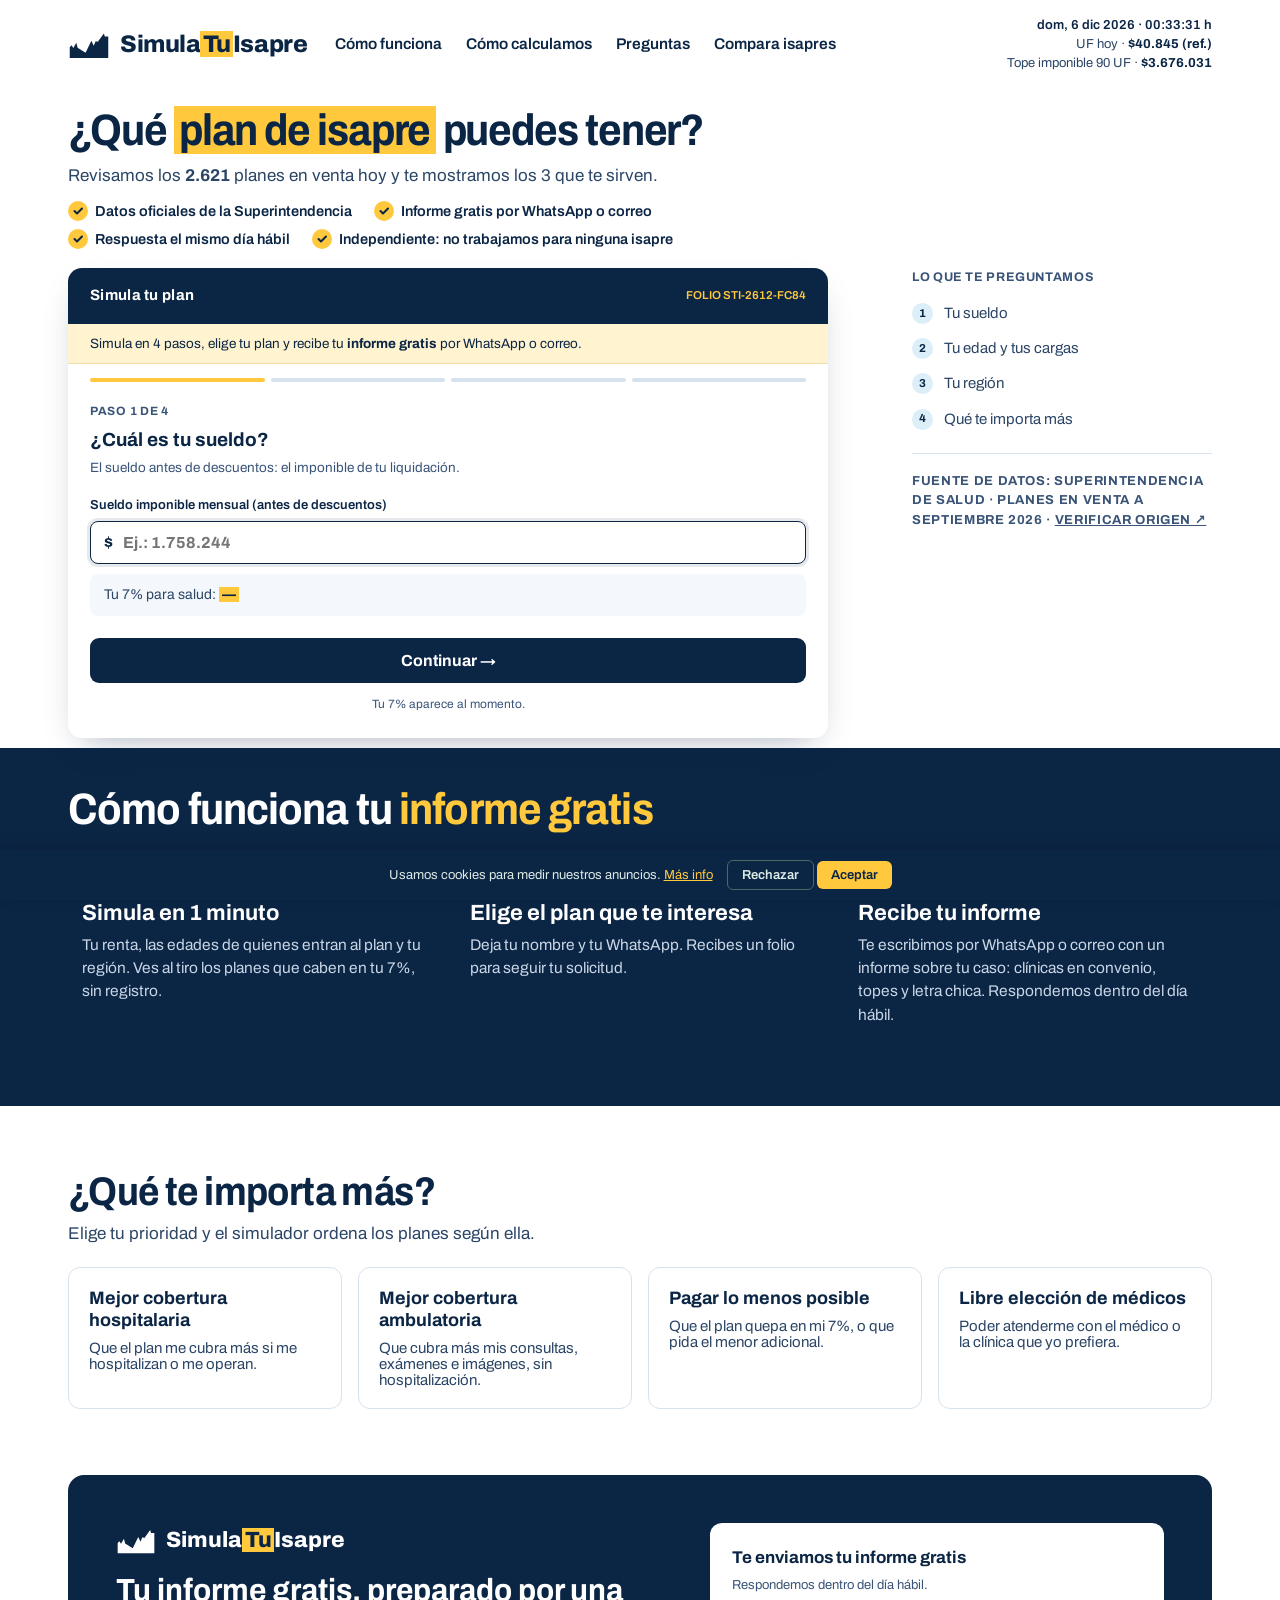
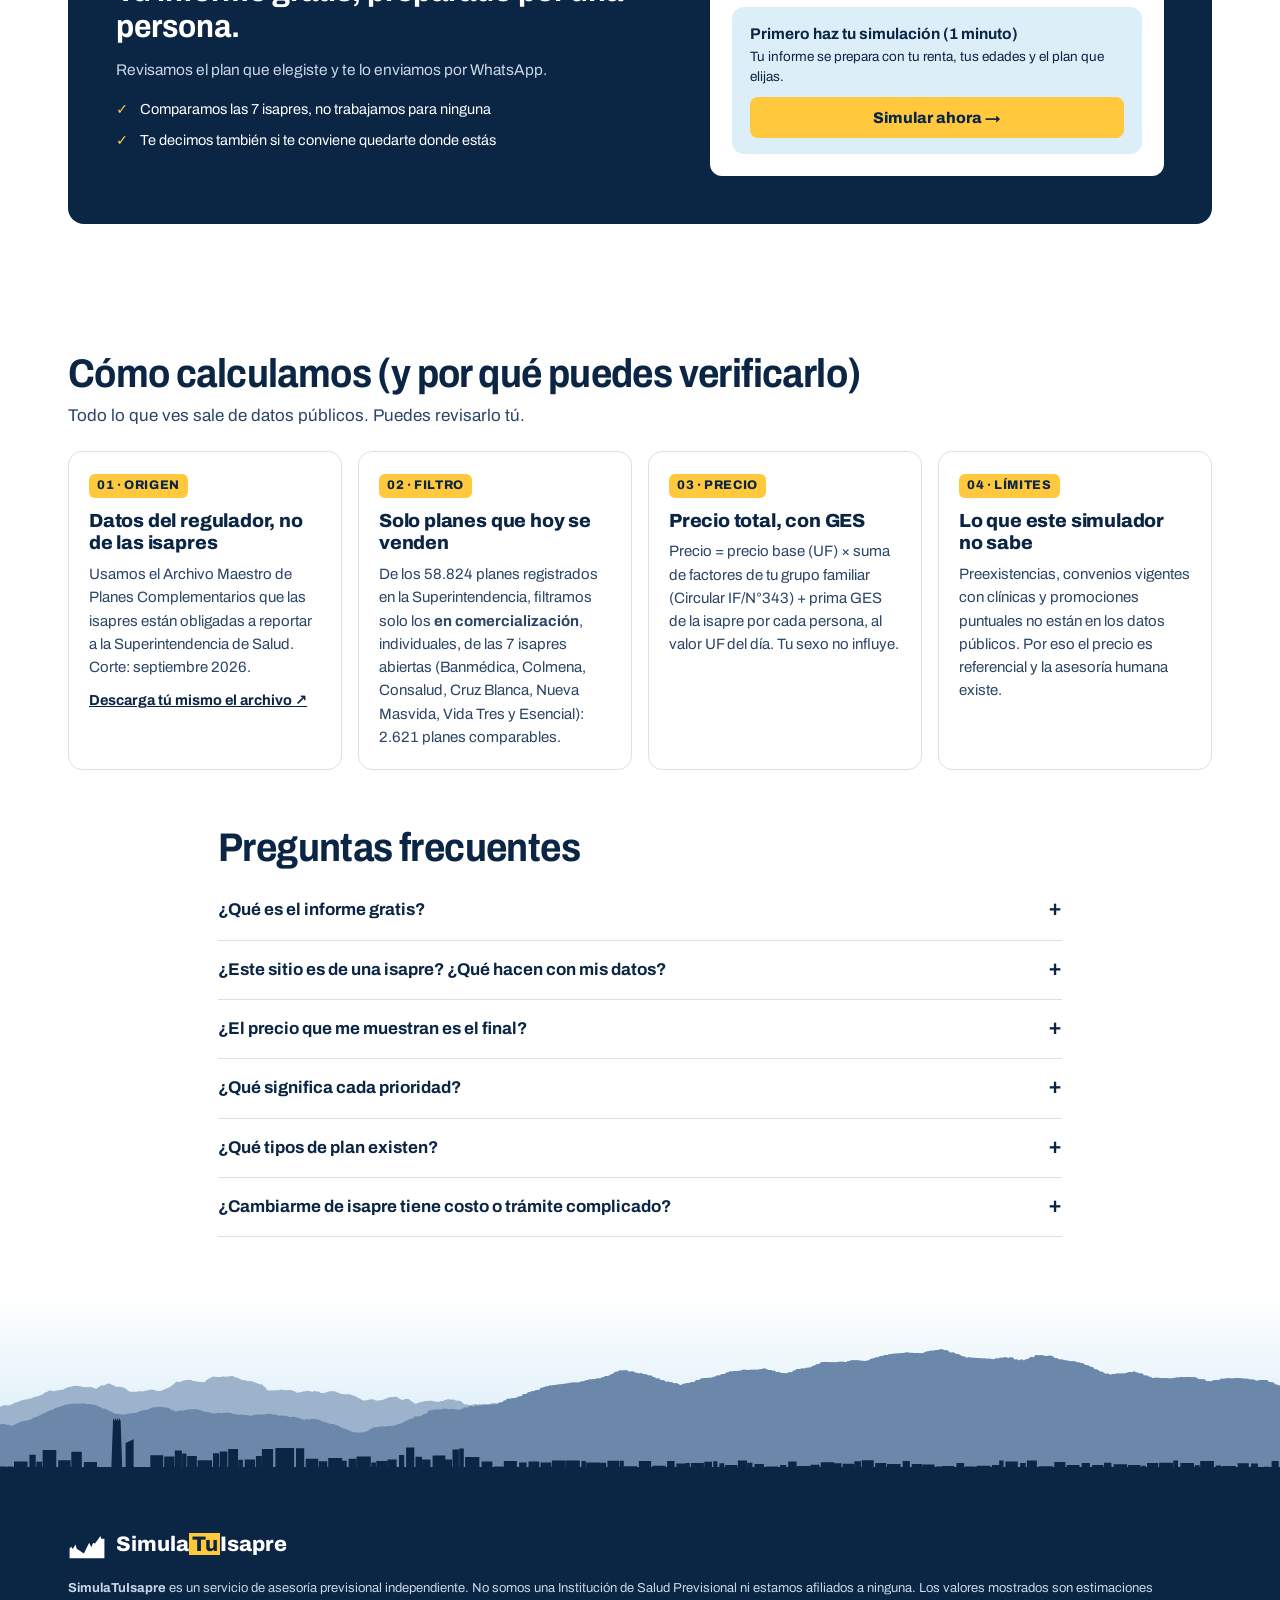
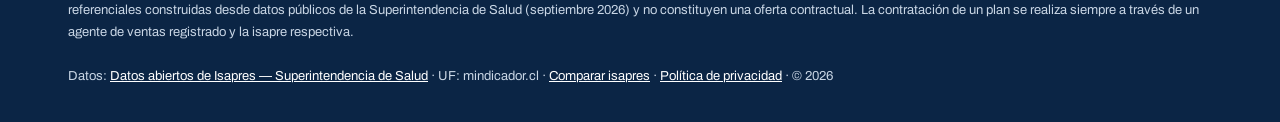
==== commit 796d91dc: "Add files via upload" ====
--- a/index.html
+++ b/index.html
@@ -69,10 +69,15 @@
 @media(max-width:520px){header.top{flex-wrap:nowrap;gap:8px}.logo{font-size:17px;gap:6px;flex:none}.logo svg{width:28px;height:21px}.uf-hoy{font-size:10.5px;white-space:nowrap;margin-left:auto;line-height:1.4}}
 
 /* Portada de la página */
-.hero{display:grid;grid-template-columns:minmax(0,1fr);grid-template-areas:"txt" "sim";gap:22px;padding-top:14px;padding-bottom:10px;align-items:start}
+.hero{display:grid;grid-template-columns:minmax(0,1fr) 300px;grid-template-areas:"txt txt" "sim guia";gap:22px 48px;padding-top:14px;padding-bottom:10px;align-items:start}
 .h-txt,.h-sim{max-width:760px}
-.h-txt{grid-area:txt}.h-sim{grid-area:sim}
-@media(max-width:900px){.hero{grid-template-columns:1fr;grid-template-areas:"txt" "sim";gap:22px}}
+.h-txt{grid-area:txt}.h-sim{grid-area:sim}.h-guia{grid-area:guia}
+.h-guia h2{margin:0;font-size:12.5px;font-weight:700;letter-spacing:.05em;text-transform:uppercase;color:var(--gris)}
+.h-guia ol{list-style:none;margin:14px 0 0;padding:0;display:flex;flex-direction:column;gap:12px}
+.h-guia li{display:flex;align-items:center;gap:11px;font-size:15px;color:var(--txt2)}
+.h-guia li b{flex:none;width:21px;height:21px;border-radius:50%;background:var(--cielo);color:var(--tinta);font-size:11.5px;font-weight:700;display:inline-flex;align-items:center;justify-content:center}
+.h-guia .dato{margin:22px 0 0;padding-top:18px;border-top:1px solid var(--linea)}
+@media(max-width:900px){.hero{grid-template-columns:1fr;grid-template-areas:"txt" "sim";gap:22px}.h-guia{display:none}}
 .migas{font-size:13px;color:var(--gris);margin-bottom:10px}.migas a{color:var(--gris)}
 .dato{font-size:13px;font-weight:700;letter-spacing:.05em;text-transform:uppercase;color:var(--gris);line-height:1.5}
 .dato a{color:var(--gris)}
@@ -99,8 +104,8 @@
 .alcance .grande mark{padding:0 .15em}
 
 /* Simulador (archivo compartido): solo se le cambia la apariencia en esta página */
-.ficha{border:0;box-shadow:0 14px 34px -16px rgba(11,37,69,.4);transition:transform .2s ease, box-shadow .2s ease}
-.ficha:hover,.ficha:focus-within,.ficha.atencion{transform:translateY(-3px);box-shadow:0 0 0 3px var(--sol),0 20px 44px -18px rgba(11,37,69,.45)}
+.ficha{border:0;box-shadow:0 14px 34px -16px rgba(11,37,69,.4);transition:box-shadow .2s ease}
+.ficha.atencion{box-shadow:0 0 0 3px var(--sol),0 20px 44px -18px rgba(11,37,69,.45)}
 .ficha-head{background:var(--tinta)}
 .ficha-head .folio{color:var(--sol);font-weight:600}
 .aviso-informe{background:var(--sello-bg)!important;border-bottom-color:#F1DFA6!important}
@@ -295,7 +300,6 @@
 
 <section class="hero envoltura">
   <div class="h-txt">
-    <p class="dato">Fuente de datos: Superintendencia de Salud · planes en venta a <b class="periodo-dyn">septiembre 2026</b> · <a href="https://www.superdesalud.gob.cl/tax-biblioteca-digital/datos-abiertos-de-isapres-6988/" target="_blank" rel="noopener">verificar origen ↗</a></p>
     <h1>¿Qué <mark>plan de isapre</mark> puedes tener?</h1>
     <p class="sub">Revisamos los <b class="total-dyn">2.621</b> planes en venta hoy y te mostramos los 3 que te sirven.</p>
     <ul class="puntos">
@@ -309,6 +313,16 @@
     <!-- Simulador: lo dibuja /simulador.js (el mismo archivo para todo el sitio) -->
     <div data-sti="ficha"></div>
   </div>
+  <aside class="h-guia" aria-label="Lo que te preguntamos">
+    <h2>Lo que te preguntamos</h2>
+    <ol>
+      <li><b>1</b> Tu sueldo</li>
+      <li><b>2</b> Tu edad y tus cargas</li>
+      <li><b>3</b> Tu región</li>
+      <li><b>4</b> Qué te importa más</li>
+    </ol>
+    <p class="dato">Fuente de datos: Superintendencia de Salud · planes en venta a <b class="periodo-dyn">septiembre 2026</b> · <a href="https://www.superdesalud.gob.cl/tax-biblioteca-digital/datos-abiertos-de-isapres-6988/" target="_blank" rel="noopener">verificar origen ↗</a></p>
+  </aside>
   <div class="h-conf"><ul class="puntos">
       <li>Datos oficiales de la Superintendencia</li>
       <li>Informe gratis por WhatsApp o correo</li>
